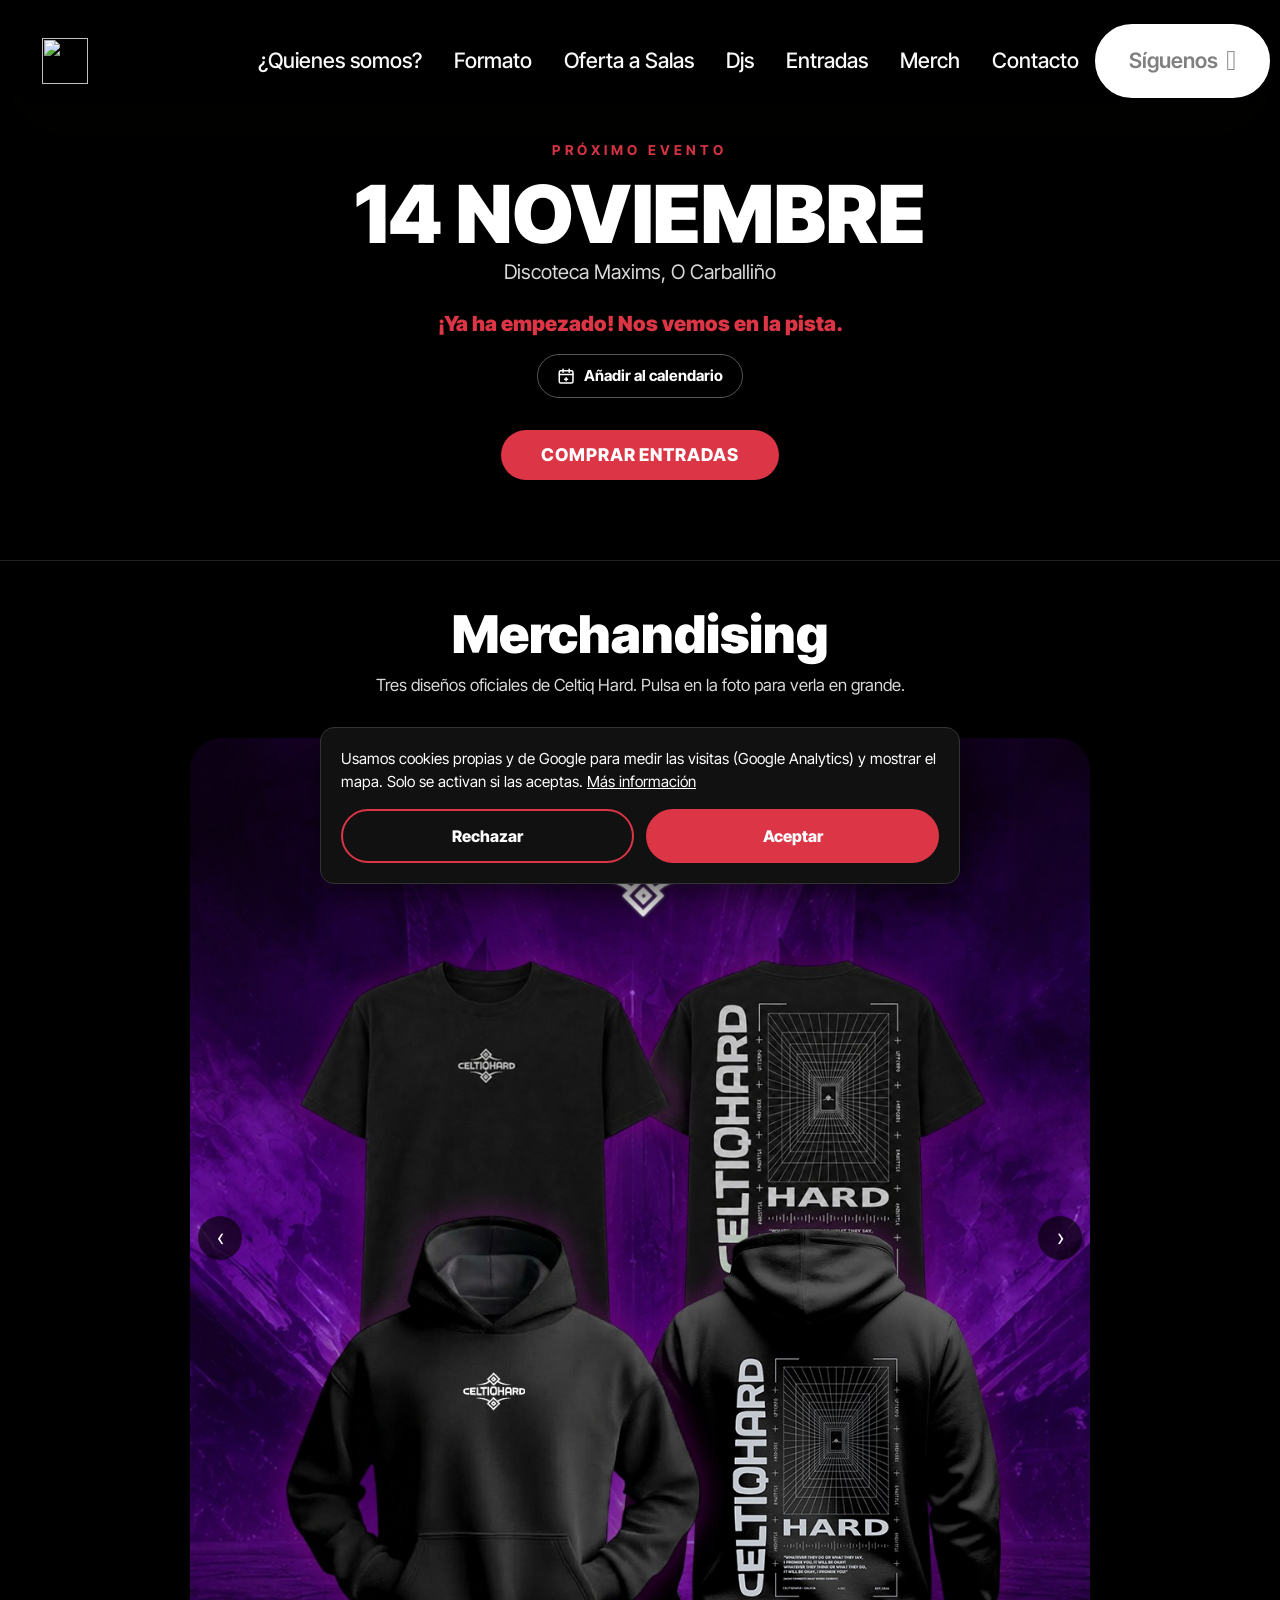
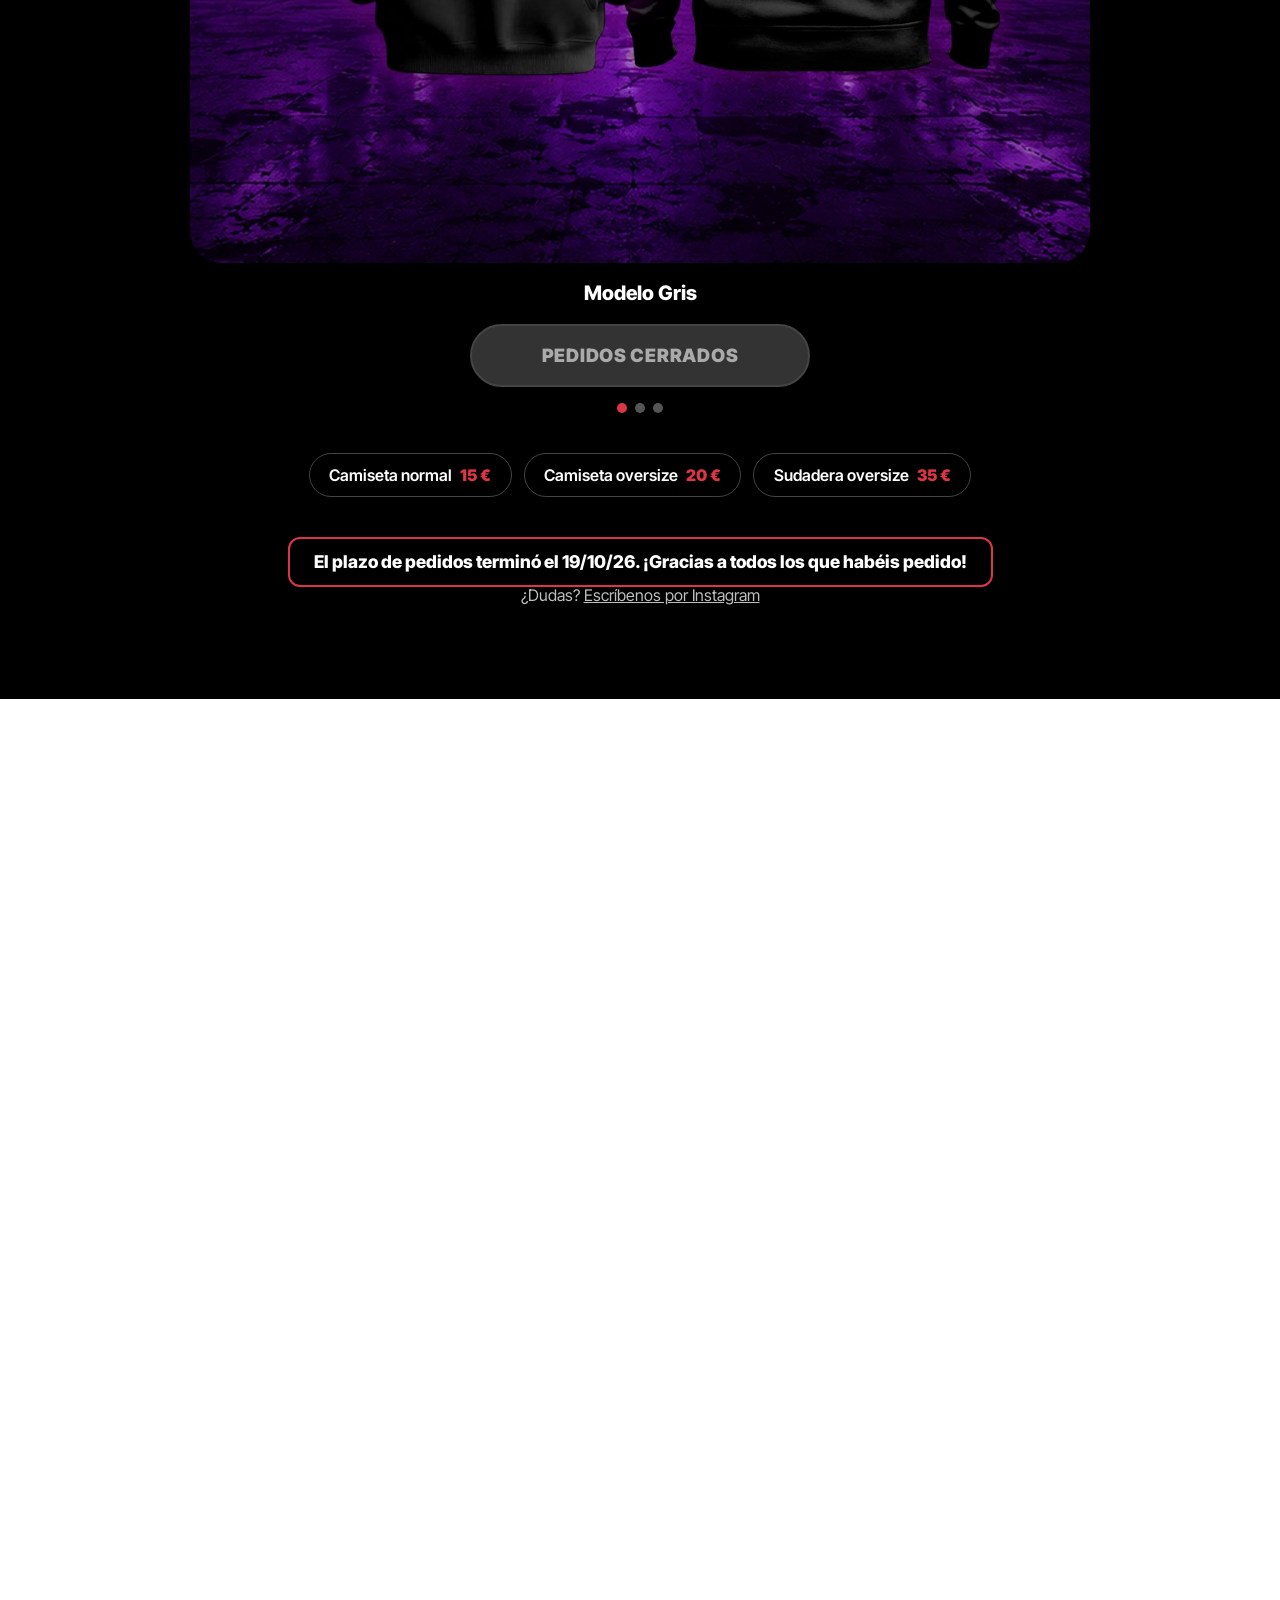
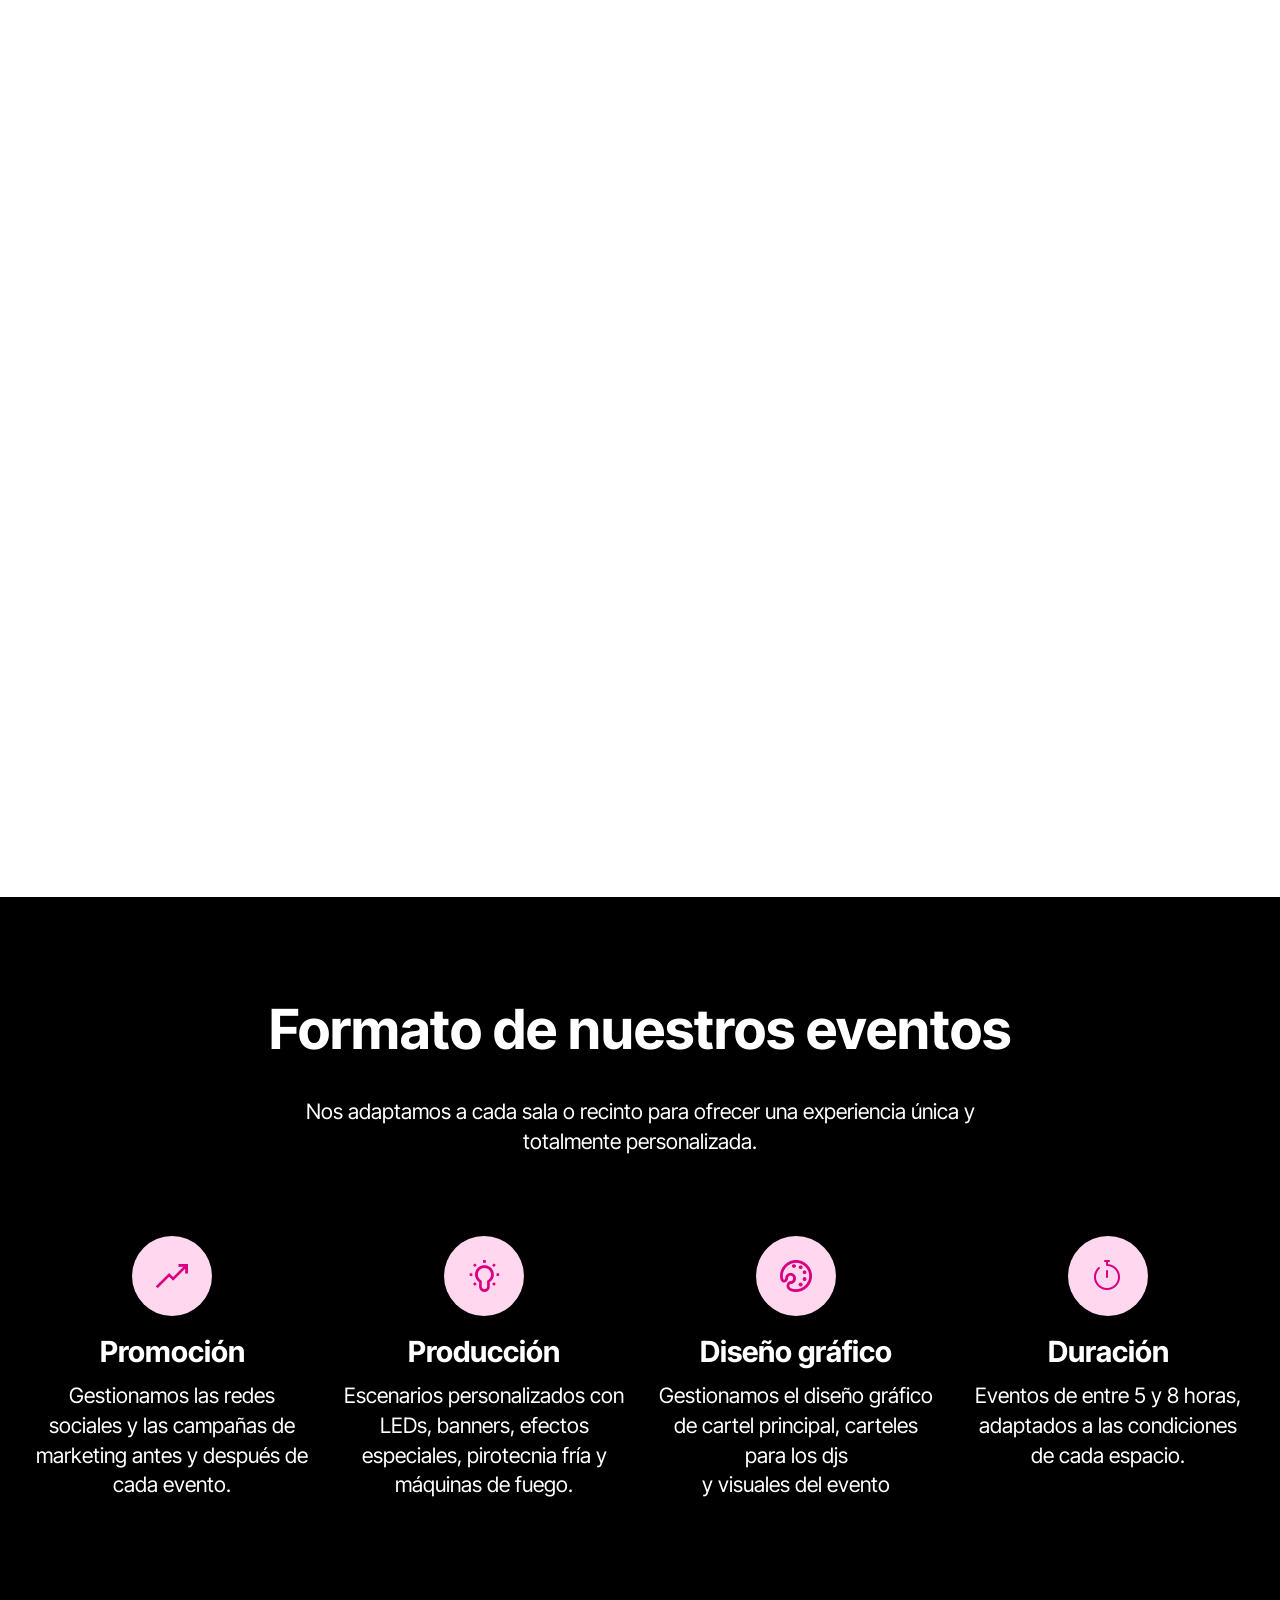
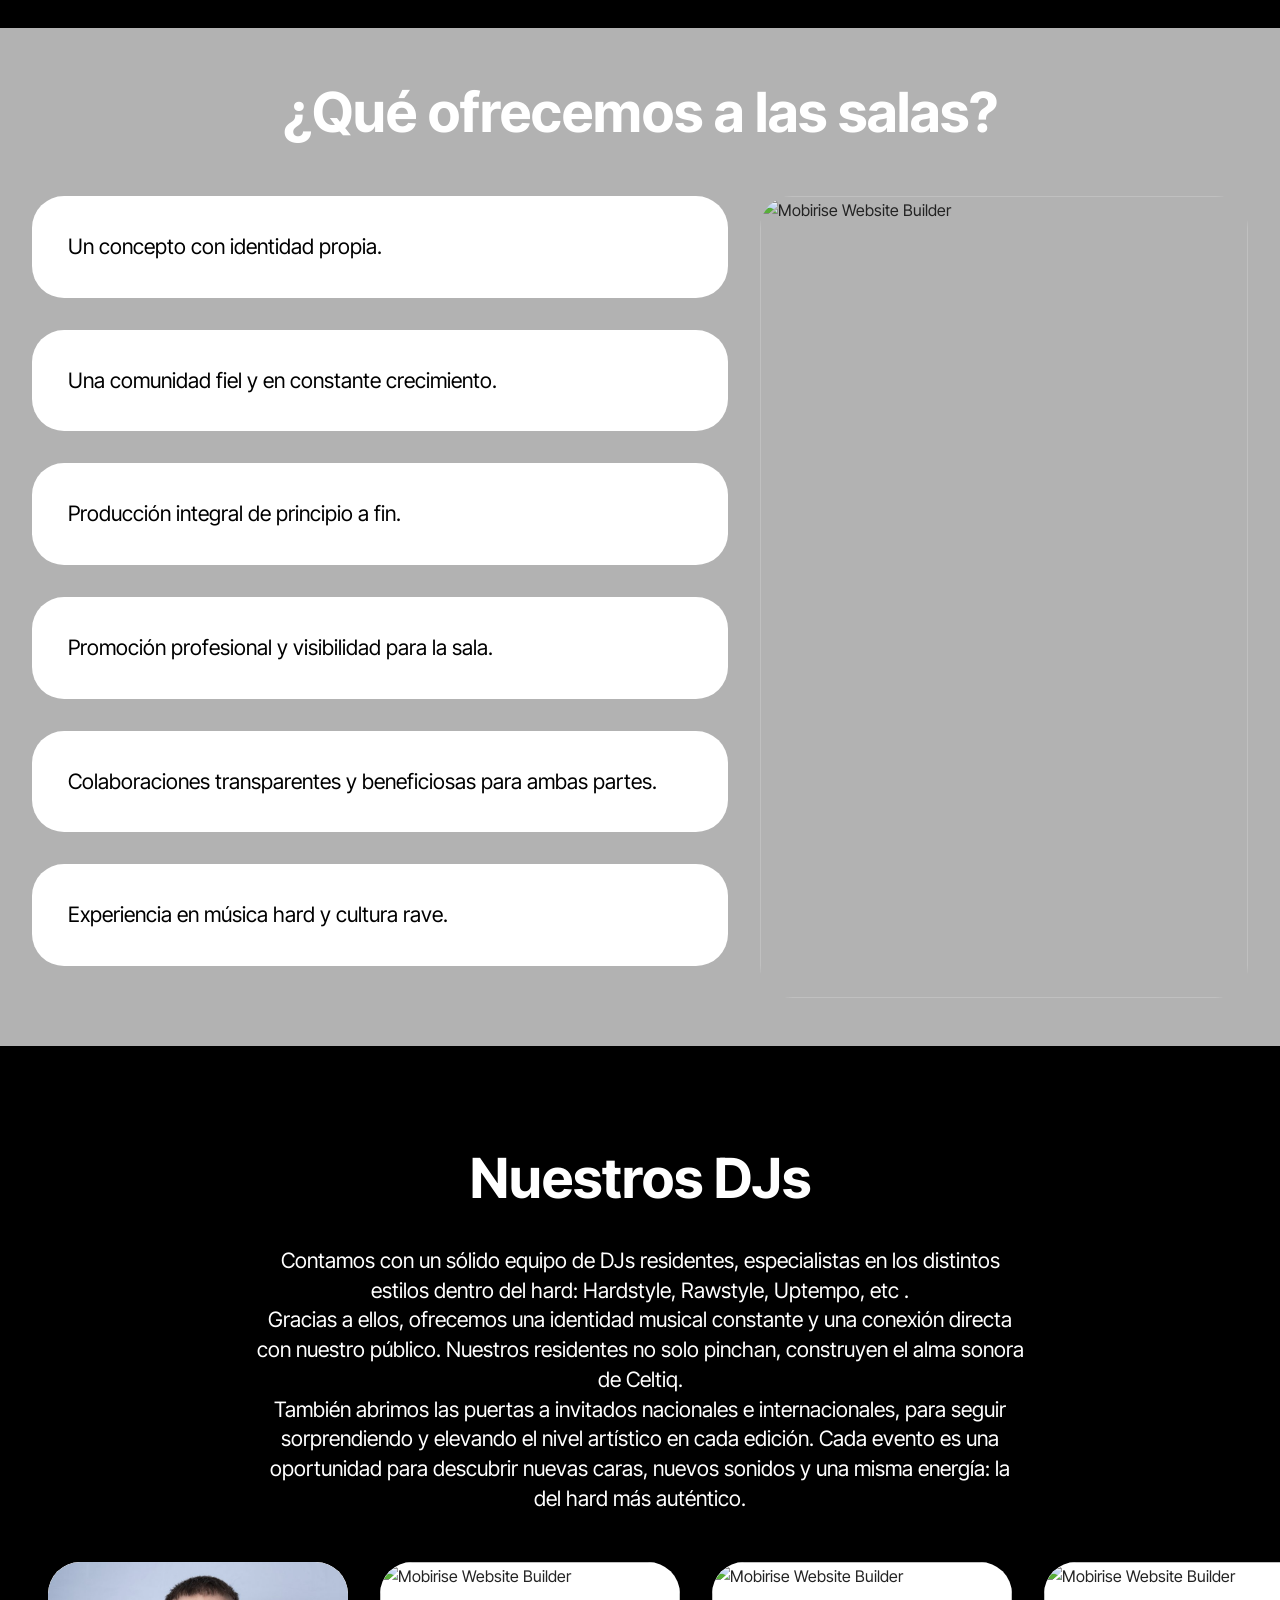
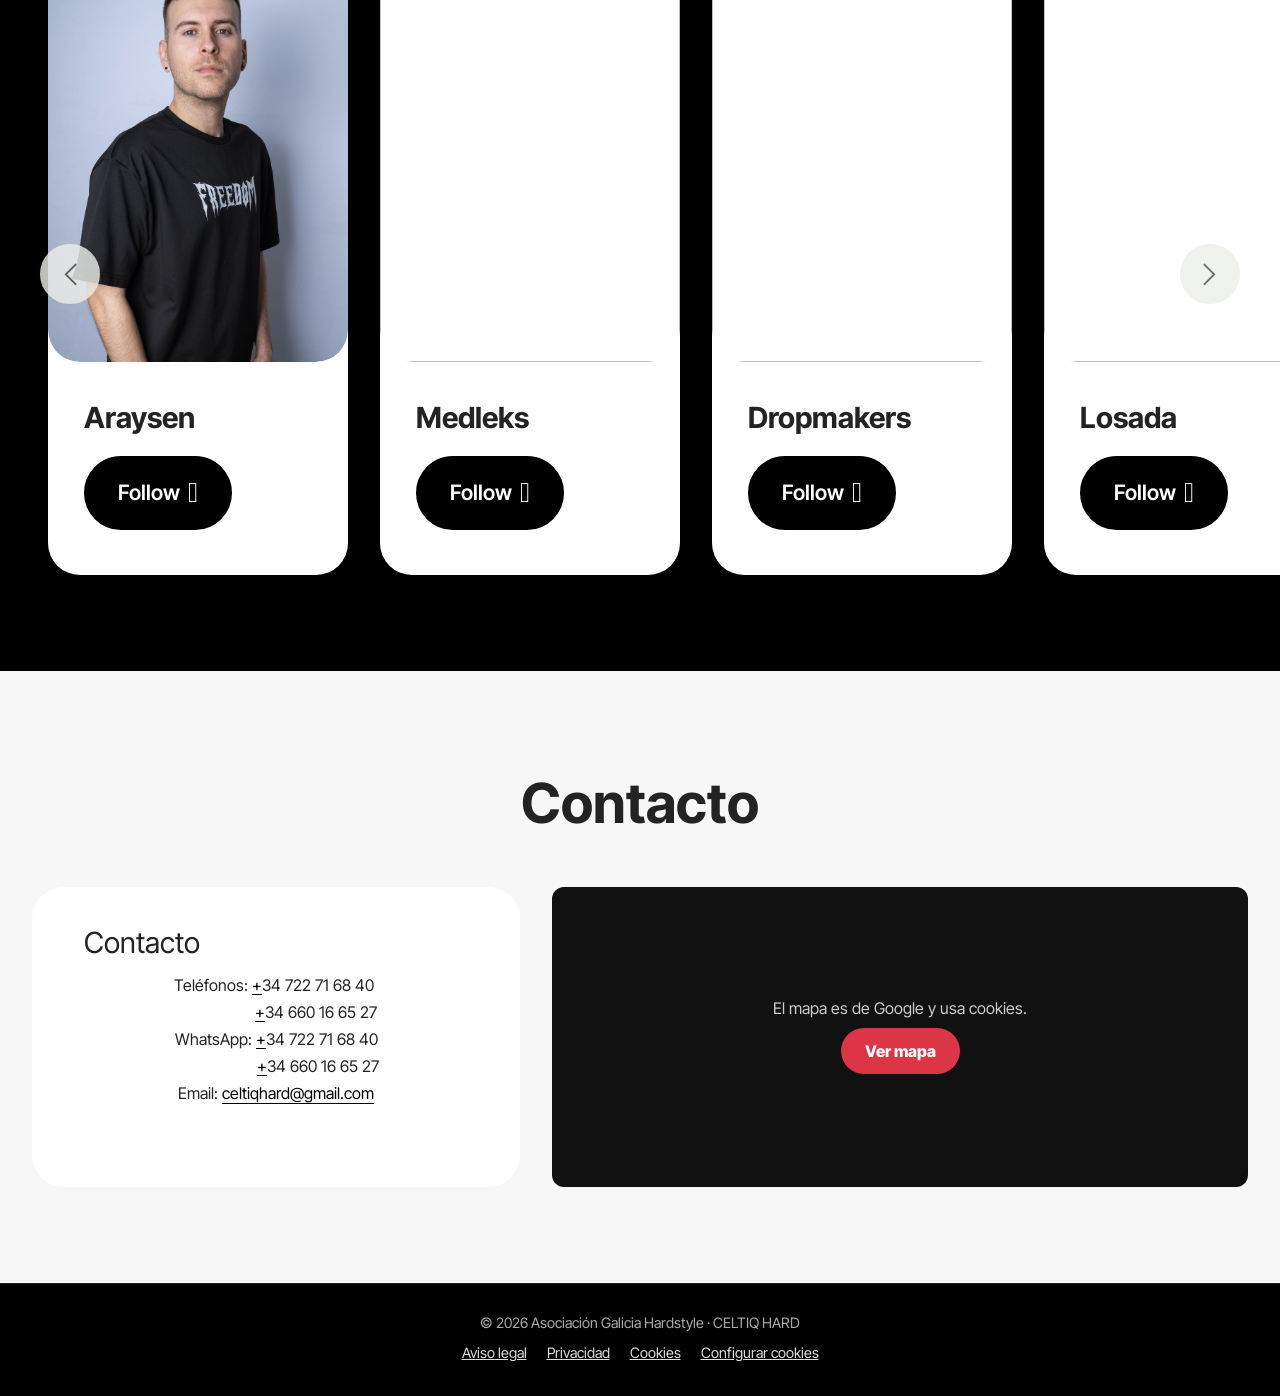
==== index.html @ 6115446a "Update index.html" ====
<html  >

<!-- Mirrored from celtiqhard.mobirisesite.com/ by HTTrack Website Copier/3.x [XR&CO'2014], Fri, 17 Jul 2026 05:30:28 GMT -->
<!-- Added by HTTrack --><meta http-equiv="content-type" content="text/html;charset=utf-8" /><!-- /Added by HTTrack -->
<head>
  <!-- Site made with Mobirise Website Builder v6.1.12, https://mobirise.com -->
  <link rel="icon" href="/favicon.ico" sizes>
  <link rel="canonical" href="https://celtiqhard.com/">
  <meta charset="UTF-8">
  <meta http-equiv="X-UA-Compatible" content="IE=edge">
  <meta name="generator" content="Mobirise v6.1.12, mobirise.com">
  <meta name="viewport" content="width=device-width, initial-scale=1, minimum-scale=1">
  <link rel="shortcut icon" href="../r.mobirisesite.com/2990528/assets/images/logo20vectorizado20final-96x58ecd5.html?v=1WKAOP" type="image/x-icon">
  <meta name="robots" content="index,follow">
  <meta name="description" content="CeltiqHard es una promotora gallega especializada en eventos de música electrónica hard, incluyendo Hardstyle, Rawstyle y Uptempo. Organizamos experiencias únicas con artistas nacionales e internacionales, creando una comunidad en constante crecimiento y reuniendo aficionados de toda Galicia en ciudades como Vigo, O Carballiño y Santiago de Compostela.">
  <meta name="keywords" content="Celtiqhard, Celtiq, Hard, Galicia, Hard Galicia, Hardstyle, Raw, Uptempo, Celtic, hard galicia, eventos, discotecas, djs, dj galicia, dj hard galicia" />




  <title>CELTIQ HARD | Promotora de eventos Hardstyle, Rawstyle y Uptempo en Galicia</title>
  <link rel="stylesheet" href="../r.mobirisesite.com/2990528/assets/web/assets/mobirise-icons2/mobirise2.css">
  <link rel="stylesheet" href="../r.mobirisesite.com/2990528/assets/web/assets/mobirise-icons-bold/mobirise-icons-bold.css">
  <link rel="stylesheet" href="../r.mobirisesite.com/2990528/assets/bootstrap/css/bootstrap.min.css">
  <link rel="stylesheet" href="../r.mobirisesite.com/2990528/assets/parallax/jarallax.css">
  <link rel="stylesheet" href="../r.mobirisesite.com/2990528/assets/animatecss/animate.css">
  <link rel="stylesheet" href="../r.mobirisesite.com/2990528/assets/dropdown/css/style.css">
  <link rel="stylesheet" href="../r.mobirisesite.com/2990528/assets/socicon/css/styles.css">
  <link rel="stylesheet" href="../r.mobirisesite.com/2990528/assets/theme/css/style.css">
  <link rel="preload" href="https://fonts.googleapis.com/css?family=Inter+Tight:100,200,300,400,500,600,700,800,900,100i,200i,300i,400i,500i,600i,700i,800i,900i&amp;display=swap" as="style" onload="this.onload=null;this.rel='stylesheet'">
  <noscript><link rel="stylesheet" href="https://fonts.googleapis.com/css?family=Inter+Tight:100,200,300,400,500,600,700,800,900,100i,200i,300i,400i,500i,600i,700i,800i,900i&amp;display=swap"></noscript>
  <link rel="preload" as="style" href="../r.mobirisesite.com/2990528/assets/mobirise/css/mbr-additional9dfa.css?v=CxeG46"><link rel="stylesheet" href="../r.mobirisesite.com/2990528/assets/mobirise/css/mbr-additional9dfa.css?v=CxeG46" type="text/css">





<style>
.navbar-fixed-top {
  top: auto;
}
#mobirisePromo.container-banner {
  height: 11rem;
  opacity: 1;
  -webkit-animation: 11s linear animationHeight;
  -moz-animation: 11s linear animationHeight;
    -o-animation: 11s linear animationHeight;
       animation: 11s linear animationHeight;
       transition: all  0.5s;
}
#mobirisePromo.container-banner.container-banner-closing {
  pointer-events: none;
  height: 0;
  opacity: 0;
  -webkit-animation: 0.5s linear animationClosing;
  -moz-animation:  0.5s linear animationClosing;
    -o-animation:  0.5s linear animationClosing;
       animation:  0.5s linear animationClosing;
}
#mobirisePromo .banner {
  min-height: 11rem;
  position:fixed;
  top: 0;
  left: 0;
  right: 0;
  background: #fff;
  padding: 10px;
  opacity:1;
  -webkit-animation: 11s linear animationBanner;
  -moz-animation: 11s linear animationBanner;
    -o-animation: 11s linear animationBanner;
       animation: 11s linear animationBanner;
  z-index: 1031;
  display: flex;
  flex-direction: column;
  justify-content: center;
}
#mobirisePromo .banner p {
  overflow: hidden;
  display: -webkit-box;
  -webkit-line-clamp: 4;
  -webkit-box-orient: vertical;
  animation: none;
  visibility: visible;
}
#mobirisePromo .buy-license {
  text-decoration: underline;
}
#mobirisePromo .banner .btn {
  margin: 0.3rem 0.5rem;
  animation: none;
  visibility: visible;
}
.navbar.opened {
    z-index: 1032;
}
#mobirisePromo .mbr-section-abuse-report {
  margin-top: 0.8rem;
  font-size: 80%;
}
#mobirisePromo .mbr-section-abuse-report a {
  color: #aaa;
}
@-webkit-keyframes animationBanner { 0% { opacity: 0; top: -11rem; } 91% { opacity: 0; top: -11rem; } 100% { opacity: 1; top: 0; } }
@-moz-keyframes animationBanner { 0% { opacity: 0; top: -11rem; } 91% { opacity: 0; top: -11rem; } 100% { opacity: 1; top: 0; } }
@-o-keyframes animationBanner { 0% { opacity: 0; top: -11rem; } 91% { opacity: 0; top: -11rem; } 100% { opacity: 1; top: 0; } }
   @keyframes animationBanner { 0% { opacity: 0; top: -11rem; } 91% { opacity: 0; top: -11rem; } 100% { opacity: 1; top: 0; } }
@-webkit-keyframes animationHeight { 0% { height: 0; } 91% { height: 0; } 100% { height: 11rem; } }
@-moz-keyframes animationHeight { 0% { height: 0; } 91% { height: 0; } 100% { height: 11rem; } }
@-o-keyframes animationHeight { 0% { height: 0; } 91% { height: 0; } 100% { height: 11rem; } }
   @keyframes animationHeight { 0% { height: 0; } 91% { height: 0; } 100% { height: 11rem; } }

@-webkit-keyframes animationClosing { 0% { height: 11rem; opacity: 1; } 30% { height: 11rem; opacity: 0.5;} 100% { height: 0; opacity: 0;} }
@-moz-keyframes animationClosing { 0% { height: 11rem; opacity: 1; } 30% { height: 11rem; opacity: 0.5;} 100% { height: 0; opacity: 0;} }
@-o-keyframes animationClosing { 0% { height: 11rem; opacity: 1; } 30% { height: 11rem; opacity: 0.5;} 100% { height: 0; opacity: 0;} }
@keyframes animationClosing { 0% { height: 11rem; opacity: 1; } 30% { height: 11rem; opacity: 0.5;} 100% { height: 0; opacity: 0;} }

@media(max-width: 575px) {
  #mobirisePromo.container-banner {
    height: 14rem;
  }
  #mobirisePromo .banner {
    min-height: 14rem;
  }
  @-webkit-keyframes animationBanner { 0% { opacity: 0; top: -14rem; } 91% { opacity: 0; top: -14rem; } 100% { opacity: 1; top: 0; } }
  @-moz-keyframes animationBanner { 0% { opacity: 0; top: -14rem; } 91% { opacity: 0; top: -14rem; } 100% { opacity: 1; top: 0; } }
  @-o-keyframes animationBanner { 0% { opacity: 0; top: -14rem; } 91% { opacity: 0; top: -14rem; } 100% { opacity: 1; top: 0; } }
    @keyframes animationBanner { 0% { opacity: 0; top: -14rem; } 91% { opacity: 0; top: -14rem; } 100% { opacity: 1; top: 0; } }
  @-webkit-keyframes animationHeight { 0% { height: 0; } 91% { height: 0; } 100% { height: 14rem; } }
  @-moz-keyframes animationHeight { 0% { height: 0; } 91% { height: 0; } 100% { height: 14rem; } }
  @-o-keyframes animationHeight { 0% { height: 0; } 91% { height: 0; } 100% { height: 14rem; } }
    @keyframes animationHeight { 0% { height: 0; } 91% { height: 0; } 100% { height: 14rem; } }

  @-webkit-keyframes animationClosing { 0% { height: 14rem; opacity: 1; } 30% { height: 14rem; opacity: 0.5;} 100% { height: 0; opacity: 0;} }
  @-moz-keyframes animationClosing { 0% { height: 14rem; opacity: 1; } 30% { height: 14rem; opacity: 0.5;} 100% { height: 0; opacity: 0;} }
  @-o-keyframes animationClosing { 0% { height: 14rem; opacity: 1; } 30% { height: 14rem; opacity: 0.5;} 100% { height: 0; opacity: 0;} }
  @keyframes animationClosing { 0% { height: 14rem; opacity: 1; } 30% { height: 14rem; opacity: 0.5;} 100% { height: 0; opacity: 0;} }
}

/* ===== SECCIÓN ENTRADAS (NUEVO) ===== */
#entradas{background:#000;padding:9rem 1rem 5rem;text-align:center;color:#fff;font-family:'Inter Tight',sans-serif;scroll-margin-top:80px}
#entradas .evento-tag{letter-spacing:.3em;font-size:.85rem;color:#dc3545;font-weight:700;text-transform:uppercase;margin-bottom:0}
#entradas .evento-fecha{font-size:clamp(2.5rem,8vw,5rem);font-weight:900;line-height:1;margin:1rem 0 .5rem;color:#fff}
#entradas .evento-lugar{font-size:1.25rem;opacity:.85;margin-bottom:2rem}
#entradas .btn-entradas{display:inline-block;background:#dc3545;color:#fff;font-weight:800;font-size:1.1rem;padding:1rem 2.5rem;border-radius:999px;text-decoration:none;text-transform:uppercase;letter-spacing:.05em;transition:transform .2s,box-shadow .2s}
#entradas .btn-entradas:hover{transform:translateY(-2px);box-shadow:0 0 25px rgba(220,53,69,.6);color:#fff}
#entradas .btn-entradas:focus-visible{outline:3px solid #fff;outline-offset:4px}
/* ===== FIN SECCIÓN ENTRADAS ===== */

/* ===== CARRUSEL DJs (NUEVO) ===== */
#features017-1k .embla__viewport{overflow-x:auto;scroll-snap-type:x mandatory;-webkit-overflow-scrolling:touch;scrollbar-width:none}
#features017-1k .embla__viewport::-webkit-scrollbar{display:none}
#features017-1k .embla__container{touch-action:auto;transform:none!important}
#features017-1k .embla__slide{scroll-snap-align:center;flex-shrink:0}
#features017-1k .embla__button{cursor:pointer;z-index:5}
/* Todas las fotos de DJs con el mismo tamaño */
#features017-1k .embla__slide .item-img img{display:block;width:100%;height:auto;aspect-ratio:2/3;object-fit:cover;object-position:center}
#features017-1k .embla__slide{flex:0 0 auto!important;width:300px!important;max-width:none!important;min-width:0!important}
#features017-1k .embla__slide .item-img,#features017-1k .embla__slide .item-img .item-wrapper{width:100%!important;height:auto!important;min-height:0!important;padding:0!important;position:relative!important;overflow:hidden}
#features017-1k .embla__slide .item-img img{position:static!important;width:100%!important;height:auto!important;max-height:none!important}
#features017-1k .embla__slide .item-content,#features017-1k .embla__slide .item-footer{position:relative;z-index:2}
@media (min-width:768px){#features017-1k .embla__slide .item-img img{aspect-ratio:3/4}}
@media (max-width:767px){#features017-1k .embla__slide{width:70vw!important;max-width:320px!important}}
/* ===== FIN CARRUSEL DJs ===== */

/* ===== SECCIÓN MERCHANDISING (NUEVO) ===== */
#merch{background:#000;color:#fff;font-family:'Inter Tight',sans-serif;padding:3rem 1rem 5rem;text-align:center;scroll-margin-top:80px;border-top:1px solid #222}
#merch h2{font-size:clamp(2rem,6vw,3.25rem);font-weight:900;color:#fff;margin:0 0 .75rem}
#merch .merch-intro{max-width:36rem;margin:0 auto 2.5rem;opacity:.85;font-size:1.05rem;line-height:1.5}
#merch .merch-carrusel{position:relative;max-width:900px;margin:0 auto}
#merch .merch-viewport{display:flex;overflow-x:auto;scroll-snap-type:x mandatory;scroll-behavior:smooth;scrollbar-width:none;border-radius:12px}
#merch .merch-viewport::-webkit-scrollbar{display:none}
#merch .merch-slide{flex:0 0 100%;scroll-snap-align:center;margin:0}
#merch .merch-slide button[data-zoom]{display:block;width:100%;padding:0;border:0;background:none;cursor:zoom-in}
#merch .merch-slide img{display:block;width:100%;height:auto;border-radius:12px}
#merch .merch-slide figcaption{margin-top:.9rem;font-weight:800;font-size:1.25rem}
#merch .merch-flecha{position:absolute;top:40%;transform:translateY(-50%);width:44px;height:44px;border-radius:50%;border:0;background:rgba(0,0,0,.65);color:#fff;font-size:1.5rem;line-height:1;cursor:pointer;z-index:2}
#merch .merch-flecha:hover{background:#dc3545}
#merch .merch-flecha--prev{left:8px}
#merch .merch-flecha--next{right:8px}
#merch .merch-puntos{display:flex;justify-content:center;gap:.5rem;margin-top:1rem}
#merch .merch-puntos button{width:10px;height:10px;border-radius:50%;border:0;padding:0;background:#555;cursor:pointer}
#merch .merch-puntos button[aria-current="true"]{background:#dc3545}
#merch .merch-pista{font-size:.9rem;opacity:.6;margin-top:.5rem}
#merch .merch-prendas{display:flex;flex-wrap:wrap;justify-content:center;gap:.75rem;margin:2.5rem 0 1rem;padding:0;list-style:none}
#merch .merch-prendas li{border:1px solid #444;border-radius:999px;padding:.55rem 1.2rem;font-weight:600}
#merch .merch-prendas li strong{color:#dc3545;font-weight:900;margin-left:.35rem}
#merch .merch-pedido{max-width:34rem;margin:1.5rem auto 2rem;line-height:1.6;opacity:.9}
#merch .btn-merch{display:inline-block;background:#dc3545;color:#fff;font-weight:800;font-size:1.05rem;padding:1rem 2.25rem;border-radius:999px;text-decoration:none;transition:transform .2s,box-shadow .2s}
#merch .btn-merch:hover{transform:translateY(-2px);box-shadow:0 0 25px rgba(220,53,69,.6);color:#fff}
#merch button:focus-visible,#merch a:focus-visible,#merch-zoom button:focus-visible{outline:3px solid #fff;outline-offset:3px}
/* Ventana de zoom */
#merch-zoom{position:fixed;inset:0;background:rgba(0,0,0,.95);z-index:2000;display:none}
#merch-zoom.abierto{display:block}
#merch-zoom .zoom-area{width:100%;height:100%;overflow:auto;display:flex;align-items:center;justify-content:center;cursor:zoom-in}
#merch-zoom img{max-width:100%;max-height:100%;object-fit:contain}
#merch-zoom.ampliado .zoom-area{display:block;cursor:zoom-out}
#merch-zoom.ampliado img{max-width:none;max-height:none;width:250%}
#merch-zoom .zoom-cerrar{position:fixed;top:calc(12px + env(safe-area-inset-top,0px));right:12px;width:48px;height:48px;border-radius:50%;border:0;background:#dc3545;color:#fff;font-size:1.75rem;line-height:1;cursor:pointer;z-index:2001}
#merch-zoom .zoom-ayuda{position:fixed;bottom:16px;left:0;right:0;text-align:center;color:#fff;opacity:.7;font-family:'Inter Tight',sans-serif;font-size:.9rem;pointer-events:none}
@media (min-width:768px){#merch-zoom.ampliado img{width:180%}}
/* ===== FIN SECCIÓN MERCHANDISING ===== */

/* ===== FORMULARIO DE PEDIDO (NUEVO) ===== */
#merch .merch-slide .btn-pedir{display:inline-flex;align-items:center;justify-content:center;gap:.6rem;margin-top:1rem;width:min(100%,340px);background:#dc3545;color:#fff;border:2px solid #ff4d5e;border-radius:999px;padding:1rem 2rem;font-family:inherit;font-weight:900;font-size:1.15rem;text-transform:uppercase;letter-spacing:.04em;cursor:pointer;box-shadow:0 0 18px rgba(220,53,69,.55);transition:transform .2s,box-shadow .2s,background .2s;animation:pedirBrillo 2.4s ease-in-out infinite}
#merch .btn-pedir svg{width:1.3em;height:1.3em;flex-shrink:0}
@keyframes pedirBrillo{0%,100%{box-shadow:0 0 14px rgba(220,53,69,.45)}50%{box-shadow:0 0 30px rgba(220,53,69,.9)}}
@media (prefers-reduced-motion:reduce){#merch .merch-slide .btn-pedir{animation:none}}
#merch .merch-slide .btn-pedir:hover{transform:translateY(-3px) scale(1.03);background:#ff2e44;box-shadow:0 0 34px rgba(220,53,69,1);animation:none}
#merch .merch-slide .btn-pedir:active{transform:scale(.97)}
#merch .merch-dudas{opacity:.75}
#merch .merch-dudas a{color:#fff;text-decoration:underline}
#merch-form{position:fixed;inset:0;background:rgba(0,0,0,.85);z-index:2000;display:none;align-items:center;justify-content:center;padding:1rem;font-family:'Inter Tight',sans-serif}
#merch-form.abierto{display:flex}
#merch-form .form-caja{position:relative;background:#111;color:#fff;border:1px solid #333;border-radius:16px;width:100%;max-width:440px;max-height:calc(100% - 2rem);overflow-y:auto;padding:2rem 1.5rem 1.5rem;text-align:left}
#merch-form h3{font-size:1.5rem;font-weight:900;margin:0 2.5rem 1.25rem 0;color:#fff}
#merch-form label{display:block;font-weight:600;font-size:.95rem;margin:1rem 0 .35rem}
#merch-form input[type=text],#merch-form select{width:100%;background:#000;color:#fff;border:1px solid #555;border-radius:8px;padding:.75rem;font-size:16px;font-family:inherit}
#merch-form input:focus,#merch-form select:focus{outline:none;border-color:#dc3545;box-shadow:0 0 0 2px rgba(220,53,69,.4)}
#merch-form .form-nota{font-size:.9rem;opacity:.7;margin:1.25rem 0 .5rem}
#merch-form .form-mensaje{color:#ff6b78;font-size:.95rem;min-height:1.2em;margin:0 0 .75rem}
#merch-form .btn-merch{display:block;width:100%;border:0;background:#dc3545;color:#fff;font-weight:800;font-size:1.05rem;padding:.9rem;border-radius:999px;cursor:pointer}
#merch-form .btn-merch:disabled{opacity:.6;cursor:wait}
#merch-form .form-cerrar{position:absolute;top:12px;right:12px;width:40px;height:40px;border-radius:50%;border:0;background:#333;color:#fff;font-size:1.5rem;line-height:1;cursor:pointer}
#merch-form .form-ok-titulo{font-size:1.4rem;font-weight:900;margin-bottom:.5rem}
#merch-form button:focus-visible{outline:3px solid #fff;outline-offset:3px}
/* ===== FIN FORMULARIO DE PEDIDO ===== */

/* ===== CIERRE DE PEDIDOS (NUEVO) ===== */
#merch.pedidos-cerrados .merch-slide .btn-pedir{background:#333;border-color:#444;color:#aaa;box-shadow:none;animation:none;cursor:not-allowed;transform:none}
#merch .merch-cerrado{display:inline-block;margin:1.5rem auto 0;padding:.9rem 1.5rem;border:2px solid #dc3545;border-radius:12px;font-weight:800;font-size:1.1rem}
/* ===== FIN CIERRE DE PEDIDOS ===== */

/* ===== CUENTAS ATRÁS (NUEVO) ===== */
.cuenta-atras{margin:0 auto 2rem;font-family:'Inter Tight',sans-serif;color:#fff}
.cuenta-atras .cuenta-titulo{font-size:.85rem;letter-spacing:.25em;text-transform:uppercase;opacity:.7;margin:0 0 .75rem;font-weight:700}
.cuenta-atras .cuenta-cajas{display:flex;justify-content:center;gap:.6rem}
.cuenta-atras .cuenta-cajas div{min-width:4.2rem;padding:.7rem .5rem;border:1px solid #333;border-radius:12px;background:#0d0d0d}
.cuenta-atras .cuenta-cajas span{display:block;font-size:clamp(1.6rem,6vw,2.5rem);font-weight:900;line-height:1;font-variant-numeric:tabular-nums}
.cuenta-atras .cuenta-cajas small{display:block;margin-top:.35rem;font-size:.75rem;text-transform:uppercase;letter-spacing:.1em;opacity:.65}
#entradas .cuenta-atras .cuenta-cajas span{color:#dc3545}
#merch .cuenta-atras{margin-bottom:1.5rem}
#merch .cuenta-atras .cuenta-cajas div{min-width:3.6rem;padding:.55rem .4rem}
#merch .cuenta-atras .cuenta-cajas span{font-size:clamp(1.3rem,5vw,1.9rem)}
.cuenta-atras .cuenta-fin{font-size:1.3rem;font-weight:900;color:#dc3545;margin:0}
/* ===== FIN CUENTAS ATRÁS ===== */

/* ===== AÑADIR AL CALENDARIO (NUEVO) ===== */
#entradas .evento-fecha,#entradas .cuenta-atras{cursor:pointer}
#entradas .calendario{position:relative;display:flex;justify-content:center;margin:-.75rem 0 2rem}
#entradas .btn-calendario{display:inline-flex;align-items:center;gap:.5rem;background:none;border:1px solid #555;color:#fff;border-radius:999px;padding:.6rem 1.2rem;font-family:inherit;font-weight:700;font-size:.95rem;cursor:pointer;transition:border-color .2s,background .2s}
#entradas .btn-calendario:hover,#entradas .btn-calendario[aria-expanded="true"]{border-color:#dc3545;background:#1a0a0c}
#entradas .btn-calendario svg{width:1.2em;height:1.2em}
#entradas .calendario-menu{position:absolute;top:calc(100% + .5rem);left:50%;transform:translateX(-50%);z-index:10;background:#111;border:1px solid #333;border-radius:12px;padding:.4rem;min-width:250px;box-shadow:0 10px 30px rgba(0,0,0,.6)}
#entradas .calendario-menu[hidden]{display:none}
#entradas .calendario-menu a{display:block;padding:.8rem 1rem;color:#fff;text-decoration:none;border-radius:8px;font-weight:600;text-align:left}
#entradas .calendario-menu a:hover{background:#dc3545;color:#fff}
#entradas .btn-calendario:focus-visible,#entradas .calendario-menu a:focus-visible{outline:3px solid #fff;outline-offset:2px}
/* ===== FIN AÑADIR AL CALENDARIO ===== */

/* ===== LEGAL Y COOKIES (NUEVO) ===== */
#merch-form .form-check{display:flex;gap:.6rem;align-items:flex-start;font-weight:500;font-size:.95rem;margin:1rem 0 .5rem;cursor:pointer}
#merch-form .form-check input{width:1.2rem;height:1.2rem;margin-top:.15rem;flex-shrink:0;accent-color:#dc3545}
#merch-form .form-info{font-size:.78rem;line-height:1.45;opacity:.6;margin:0 0 .75rem}
#merch-form a{color:#fff;text-decoration:underline}
#pie-legal{background:#000;color:#aaa;text-align:center;padding:2rem 1rem calc(2rem + env(safe-area-inset-bottom,0px));font-family:'Inter Tight',sans-serif;font-size:.9rem;border-top:1px solid #222}
#pie-legal p{margin:0 0 .75rem}
#pie-legal nav{display:flex;flex-wrap:wrap;justify-content:center;gap:.5rem 1.25rem}
#pie-legal a,#pie-legal button{color:#ddd;text-decoration:underline;background:none;border:0;padding:0;font:inherit;cursor:pointer}
#pie-legal a:hover,#pie-legal button:hover{color:#fff}
#banner-cookies{position:fixed;left:1rem;right:1rem;bottom:calc(1rem + env(safe-area-inset-bottom,0px));z-index:3000;max-width:640px;margin:0 auto;background:#111;color:#fff;border:1px solid #333;border-radius:14px;padding:1.25rem;box-shadow:0 10px 40px rgba(0,0,0,.7);font-family:'Inter Tight',sans-serif}
#banner-cookies[hidden]{display:none}
#banner-cookies p{margin:0 0 1rem;font-size:.95rem;line-height:1.5}
#banner-cookies a{color:#fff;text-decoration:underline}
#banner-cookies .banner-botones{display:flex;gap:.75rem}
#banner-cookies button{flex:1;padding:.8rem 1rem;border-radius:999px;font:inherit;font-weight:800;cursor:pointer;border:2px solid #dc3545}
#banner-cookies .cookies-aceptar{background:#dc3545;color:#fff}
#banner-cookies .cookies-rechazar{background:transparent;color:#fff}
#banner-cookies button:focus-visible,#pie-legal a:focus-visible,#pie-legal button:focus-visible{outline:3px solid #fff;outline-offset:3px}
.mapa-bloqueado{display:flex;flex-direction:column;align-items:center;justify-content:center;gap:.75rem;min-height:300px;background:#111;color:#ccc;border-radius:12px;padding:1rem;text-align:center}
.mapa-bloqueado p{margin:0}
.mapa-bloqueado button{background:#dc3545;color:#fff;border:0;border-radius:999px;padding:.7rem 1.5rem;font-weight:800;cursor:pointer}
/* ===== FIN LEGAL Y COOKIES ===== */
</style>
</head>
<body>


<!-- Analytics: se carga solo si se aceptan las cookies (ver BANNER DE COOKIES al final) -->



  <section data-bs-version="5.1" class="menu menu2 cid-tJS6tZXiPa" once="menu" id="menu02-0">


	<nav class="navbar navbar-dropdown navbar-fixed-top navbar-expand-lg">
		<div class="container">
			<div class="navbar-brand">
				<span class="navbar-logo">
					<a href="index.html#top">
						<img src="https://r.mobirisesite.com/2990528/assets/images/logo20vectorizado20final-96x58.webp" alt="Mobirise Website Builder" style="height: 2.9rem;">
					</a>
				</span>
				<span class="navbar-caption-wrap"><a class="navbar-caption text-white display-4" href="index.html#header05-1"><br><br></a></span>
			</div>
			<button class="navbar-toggler" type="button" data-toggle="collapse" data-bs-toggle="collapse" data-target="#navbarSupportedContent" data-bs-target="#navbarSupportedContent" aria-controls="navbarNavAltMarkup" aria-expanded="false" aria-label="Toggle navigation">
				<div class="hamburger">
					<span></span>
					<span></span>
					<span></span>
					<span></span>
				</div>
			</button>
			<div class="collapse navbar-collapse" id="navbarSupportedContent">
				<ul class="navbar-nav nav-dropdown" data-app-modern-menu="true"><li class="nav-item">
						<a class="nav-link link text-white display-4" href="index.html#header05-1">¿Quienes somos?</a>
					</li>
					<li class="nav-item">
						<a class="nav-link link text-white text-primary display-4" href="index.html#features010-1l" aria-expanded="false">Formato</a>
					</li><li class="nav-item"><a class="nav-link link text-white text-primary display-4" href="index.html#features028-1m">Oferta a Salas</a></li><li class="nav-item"><a class="nav-link link text-white text-primary display-4" href="index.html#features017-1k">Djs</a></li>
					<li class="nav-item"><a class="nav-link link text-white display-4" href="index.html#entradas">Entradas</a></li>
					<li class="nav-item"><a class="nav-link link text-white display-4" href="index.html#merch">Merch</a></li>
					<li class="nav-item">
						<a class="nav-link link text-white display-4" href="index.html#contacts02-9">Contacto</a>
					</li></ul>

				<div class="navbar-buttons mbr-section-btn"><a class="btn btn-danger display-4" href="https://www.instagram.com/celtiqhard/" target="_blank"><span class="socicon socicon-instagram mbr-iconfont mbr-iconfont-btn"></span>Síguenos</a></div>
			</div>
		</div>
	</nav>
</section>

<!-- ===== SECCIÓN ENTRADAS (NUEVO) ===== -->
<section id="entradas">
  <div class="container">
    <p class="evento-tag">Próximo evento</p>
    <h2 class="evento-fecha">14 NOVIEMBRE</h2>
    <p class="evento-lugar">Discoteca Maxims, O Carballiño</p>
    <div class="cuenta-atras" data-objetivo="2026-11-14T23:59:00+01:00" data-fin="¡Ya ha empezado! Nos vemos en la pista." role="timer" aria-label="Cuenta atrás para el evento">
      <p class="cuenta-titulo">Faltan</p>
      <div class="cuenta-cajas">
        <div><span class="c-dias">--</span><small>días</small></div>
        <div><span class="c-horas">--</span><small>horas</small></div>
        <div><span class="c-min">--</span><small>min</small></div>
        <div><span class="c-seg">--</span><small>seg</small></div>
      </div>
    </div>
    <div class="calendario">
      <button type="button" class="btn-calendario" aria-expanded="false" aria-controls="calendario-menu">
        <svg viewBox="0 0 24 24" fill="none" stroke="currentColor" stroke-width="2" stroke-linecap="round" stroke-linejoin="round" aria-hidden="true"><rect x="3" y="5" width="18" height="16" rx="2"/><path d="M16 3v4M8 3v4M3 10h18M12 14v4M10 16h4"/></svg>
        Añadir al calendario
      </button>
      <div id="calendario-menu" class="calendario-menu" hidden>
        <a href="https://calendar.google.com/calendar/render?action=TEMPLATE&amp;text=CELTIQ%20HARD%20en%20Discoteca%20Maxims&amp;dates=20261114T225900Z/20261115T050000Z&amp;location=Discoteca%20Maxims%2C%20O%20Carballi%C3%B1o&amp;details=Hardstyle%2C%20Rawstyle%20y%20Uptempo.%20Entradas%3A%20https%3A//www.fourvenues.com/maxims-discoteca/JDIC" target="_blank" rel="noopener">Google Calendar (Android)</a>
        <a href="evento.ics">iPhone, Outlook y otros</a>
      </div>
    </div>
    <a class="btn-entradas" href="https://www.fourvenues.com/maxims-discoteca/JDIC" target="_blank" rel="noopener">Comprar entradas</a>
  </div>
</section>
<!-- ===== FIN SECCIÓN ENTRADAS ===== -->

<!-- ===== SECCIÓN MERCHANDISING (NUEVO) ===== -->
<section id="merch">
  <div class="container">
    <h2>Merchandising</h2>
    <p class="merch-intro">Tres diseños oficiales de Celtiq Hard. Pulsa en la foto para verla en grande.</p>

    <div class="merch-carrusel">
      <button class="merch-flecha merch-flecha--prev" type="button" aria-label="Modelo anterior">&#8249;</button>
      <div class="merch-viewport">
        <figure class="merch-slide">
          <button type="button" data-zoom="merch/gris.jpeg" aria-label="Ampliar modelo Gris">
            <img src="merch/gris.jpeg" alt="Camiseta Celtiq Hard modelo Gris, delante y detrás" loading="lazy">
          </button>
          <figcaption>Modelo Gris</figcaption>
          <button type="button" class="btn-pedir" data-modelo="Gris"><svg viewBox="0 0 24 24" fill="none" stroke="currentColor" stroke-width="2.2" stroke-linecap="round" stroke-linejoin="round" aria-hidden="true"><path d="M6 7h12l-1 13H7L6 7z"/><path d="M9 7a3 3 0 0 1 6 0"/></svg>Pedir modelo Gris</button>
        </figure>
        <figure class="merch-slide">
          <button type="button" data-zoom="merch/morada.jpeg" aria-label="Ampliar modelo Morada">
            <img src="merch/morada.jpeg" alt="Camiseta Celtiq Hard modelo Morada, delante y detrás" loading="lazy">
          </button>
          <figcaption>Modelo Morada</figcaption>
          <button type="button" class="btn-pedir" data-modelo="Morada"><svg viewBox="0 0 24 24" fill="none" stroke="currentColor" stroke-width="2.2" stroke-linecap="round" stroke-linejoin="round" aria-hidden="true"><path d="M6 7h12l-1 13H7L6 7z"/><path d="M9 7a3 3 0 0 1 6 0"/></svg>Pedir modelo Morada</button>
        </figure>
        <figure class="merch-slide">
          <button type="button" data-zoom="merch/azul.jpeg" aria-label="Ampliar modelo Azul">
            <img src="merch/azul.jpeg" alt="Camiseta Celtiq Hard modelo Azul, delante y detrás" loading="lazy">
          </button>
          <figcaption>Modelo Azul</figcaption>
          <button type="button" class="btn-pedir" data-modelo="Azul"><svg viewBox="0 0 24 24" fill="none" stroke="currentColor" stroke-width="2.2" stroke-linecap="round" stroke-linejoin="round" aria-hidden="true"><path d="M6 7h12l-1 13H7L6 7z"/><path d="M9 7a3 3 0 0 1 6 0"/></svg>Pedir modelo Azul</button>
        </figure>
      </div>
      <button class="merch-flecha merch-flecha--next" type="button" aria-label="Modelo siguiente">&#8250;</button>
    </div>
    <div class="merch-puntos" aria-label="Elegir modelo"></div>

    <ul class="merch-prendas" aria-label="Prendas disponibles">
      <li>Camiseta normal <strong>15 €</strong></li>
      <li>Camiseta oversize <strong>20 €</strong></li>
      <li>Sudadera oversize <strong>35 €</strong></li>
    </ul>
    <p class="merch-pedido">Cualquiera de los tres diseños está disponible en las tres prendas. Pulsa "Pedir" debajo del modelo que quieras y rellena el formulario. Se entrega y se paga en mano el día del evento. Fecha límite 19/10/26</p>
    <div class="cuenta-atras" data-objetivo="2026-10-20T00:00:00+02:00" data-fin="" role="timer" aria-label="Cuenta atrás para el cierre de pedidos">
      <p class="cuenta-titulo">Los pedidos se cierran en</p>
      <div class="cuenta-cajas">
        <div><span class="c-dias">--</span><small>días</small></div>
        <div><span class="c-horas">--</span><small>horas</small></div>
        <div><span class="c-min">--</span><small>min</small></div>
        <div><span class="c-seg">--</span><small>seg</small></div>
      </div>
    </div>
    <p class="merch-dudas">¿Dudas? <a href="https://ig.me/m/celtiqhard" target="_blank" rel="noopener">Escríbenos por Instagram</a></p>
  </div>
</section>

<div id="merch-zoom" role="dialog" aria-modal="true" aria-label="Imagen ampliada" aria-hidden="true">
  <button class="zoom-cerrar" type="button" aria-label="Cerrar">&times;</button>
  <div class="zoom-area"><img src="" alt=""></div>
  <p class="zoom-ayuda">Toca la imagen para acercar o alejar</p>
</div>
<!-- ===== FIN SECCIÓN MERCHANDISING ===== -->

<!-- ===== FORMULARIO DE PEDIDO (NUEVO) ===== -->
<div id="merch-form" role="dialog" aria-modal="true" aria-labelledby="merch-form-titulo" aria-hidden="true">
  <div class="form-caja">
    <button class="form-cerrar" type="button" aria-label="Cerrar">&times;</button>
    <h3 id="merch-form-titulo">Pedir modelo <span class="form-modelo"></span></h3>
    <form novalidate>
      <input type="hidden" name="Modelo" value="">
      <input type="hidden" name="_subject" value="Nuevo pedido de merch">
      <input type="hidden" name="_template" value="table">
      <input type="text" name="_honey" style="display:none" tabindex="-1" autocomplete="off">

      <label for="pedido-nombre">Nombre y apellidos</label>
      <input id="pedido-nombre" name="Nombre" type="text" required autocomplete="name">

      <label for="pedido-contacto">Instagram o teléfono</label>
      <input id="pedido-contacto" name="Contacto" type="text" required placeholder="@tuusuario o 6XX XXX XXX">

      <label for="pedido-prenda">Prenda</label>
      <select id="pedido-prenda" name="Prenda" required>
        <option value="">Elige una opción</option>
        <option value="Camiseta normal (15 €)">Camiseta normal: 15 €</option>
        <option value="Camiseta oversize (20 €)">Camiseta oversize: 20 €</option>
        <option value="Sudadera oversize (35 €)">Sudadera oversize: 35 €</option>
      </select>

      <label for="pedido-talla">Talla</label>
      <select id="pedido-talla" name="Talla" required>
        <option value="">Elige una talla</option>
        <option>XS</option>
        <option>S</option>
        <option>M</option>
        <option>L</option>
        <option>XL</option>
        <option>XXL</option>
      </select>

      <p class="form-nota">Se entrega y se paga en mano el día del evento.</p>
      <label class="form-check"><input type="checkbox" name="Acepta privacidad" value="Sí" id="pedido-privacidad"> He leído y acepto la <a href="privacidad.html" target="_blank" rel="noopener">política de privacidad</a></label>
      <p class="form-info">Responsable: Asociación Galicia Hardstyle. Finalidad: gestionar tu pedido y contactarte para la entrega. Puedes ejercer tus derechos escribiendo a celtiqhard@gmail.com. Más información en la <a href="privacidad.html" target="_blank" rel="noopener">política de privacidad</a>.</p>
      <p class="form-mensaje" role="status" aria-live="polite"></p>
      <button type="submit" class="btn-merch form-enviar">Enviar pedido</button>
    </form>
    <div class="form-ok" hidden>
      <p class="form-ok-titulo">Pedido enviado</p>
      <p>Te contactaremos para confirmarlo. Recuerda que se entrega y se paga en mano el día del evento.</p>
      <button type="button" class="btn-merch form-cerrar-ok">Cerrar</button>
    </div>
  </div>
</div>
<!-- ===== FIN FORMULARIO DE PEDIDO ===== -->

<section data-bs-version="5.1" class="header18 cid-vpwwmcv4S9 mbr-fullscreen mbr-parallax-background" id="header18-1i">



  <div class="container-fluid">
    <div class="row">
      <div class="content-wrap col-12 col-md-3">

        <h1 class="mbr-section-subtitle mbr-fonts-style mbr-white mb-4 display-7">HARD MUSIC • RAVE CULTURE • COMMUNITY<br><br></h1>


      </div>
    </div>
  </div>
</section>



<section data-bs-version="5.1" class="header5 cid-tJS6uM4N87 mbr-parallax-background" id="header05-1">





	<div class="align-center container">
		<div class="row justify-content-center">
			<div class="col-md-12 col-lg-9">
				<h1 class="mbr-section-title mbr-fonts-style mb-4 display-1"><strong>¿Quienes somos?</strong></h1>
				<p class="mbr-text mbr-fonts-style mb-4 display-7">CELTIQ HARD es una promotora de eventos especializada en la música hard y la cultura rave.
<br>
<br>Nuestro objetivo es <strong>crear experiencias únicas, inmersivas y con identidad propia</strong>, apostando siempre por la calidad musical y la conexión con el público.
<br>
<br>En nuestros eventos, lo más importante no es solo la música, sino el sentimiento de comunidad que se crea alrededor de ella.
<br>
<br>La verdadera esencia de CELTIQ HARD está en la <strong>energía que se respira, la atmósfera que envuelve cada momento y las sensaciones que se comparten</strong>. Cada asistente forma parte de algo más grande: una comunidad unida por la pasión, el respeto y la conexión real.</p>

			</div>
		</div>
		<div class="row mt-5 justify-content-center">

		</div>
	</div>
</section>

<section data-bs-version="5.1" class="features10 cid-vpwOV9WF95" id="features010-1l">




  <div class="container">
    <div class="row justify-content-center mb-5">
      <div class="col-12 mb-0 content-head">
        <h3 class="mbr-section-title mbr-fonts-style align-center display-2"><strong>Formato de nuestros eventos</strong></h3>
        <h5 class="mbr-section-subtitle mbr-fonts-style align-center mb-0 mt-4 display-7">Nos adaptamos a cada sala o recinto para ofrecer una experiencia única y totalmente personalizada.</h5>
      </div>
    </div>
    <div class="row">
      <div class="item features-without-image col-12 col-md-6 col-lg-3 active">
        <div class="item-wrapper">
          <div class="card-box align-left">
            <div class="iconfont-wrapper mb-3">
              <span class="mbr-iconfont mobi-mbri-growing-chart mobi-mbri"></span>
            </div>
            <h5 class="card-title mbr-fonts-style display-5">
              <strong>Promoción</strong></h5>
            <p class="card-text mbr-fonts-style mb-3 display-7">
              Gestionamos las redes sociales y las campañas de marketing antes y después de cada evento.
            </p>

          </div>
        </div>
      </div><div class="item features-without-image col-12 col-md-6 col-lg-3">
        <div class="item-wrapper">
          <div class="card-box align-left">
            <div class="iconfont-wrapper mb-3">
              <span class="mbr-iconfont mobi-mbri-idea mobi-mbri"></span>
            </div>
            <h5 class="card-title mbr-fonts-style display-5">
              <strong>Producción</strong></h5>
            <p class="card-text mbr-fonts-style mb-3 display-7">
              Escenarios personalizados con LEDs, banners, efectos especiales, pirotecnia fría y máquinas de fuego.
            </p>

          </div>
        </div>
      </div>

      <div class="item features-without-image col-12 col-md-6 col-lg-3">
        <div class="item-wrapper">
          <div class="card-box align-left">
            <div class="iconfont-wrapper mb-3">
              <span class="mbr-iconfont mobi-mbri-change-style mobi-mbri"></span>
            </div>
            <h5 class="card-title mbr-fonts-style display-5">
              <strong>Diseño gráfico</strong></h5>
            <p class="card-text mbr-fonts-style mb-3 display-7">
              Gestionamos el diseño gráfico de cartel principal, carteles para los djs<br>y visuales del evento</p>

          </div>
        </div>
      </div><div class="item features-without-image col-12 col-md-6 col-lg-3">
        <div class="item-wrapper">
          <div class="card-box align-left">
            <div class="iconfont-wrapper mb-3">
              <span class="mbr-iconfont mbrib-timer"></span>
            </div>
            <h5 class="card-title mbr-fonts-style display-5"><strong>Duración</strong></h5>
            <p class="card-text mbr-fonts-style mb-3 display-7">Eventos de entre 5 y 8 horas, adaptados a las condiciones de cada espacio.</p>

          </div>
        </div>
      </div>
    </div>
  </div>
</section>

<section data-bs-version="5.1" class="features028 cid-vpwR8heJGo mbr-fullscreen mbr-parallax-background" id="features028-1m">



	<div class="mbr-overlay" style="opacity: 0.3; background-color: rgb(0, 0, 0);"></div>
	<div class="container-fluid">
		<div class="row justify-content-center">
			<div class="col-md-12 content-head mb-5">
				<h1 class="mbr-section-title mbr-fonts-style mb-0 display-2"><strong>¿Qué ofrecemos a las salas?</strong></h1>

			</div>
		</div>


		<div class="row justify-content-center  blockContent">

			<div class="col-12 col-lg">


				<div class="item features-without-image col-12 col-md-12 col-lg-12 active">
					<div class="item-wrapper">
						<div class="item-content">


							<p class="card-text mbr-fonts-style mt-0 mb-0 display-7">
								Un concepto con identidad propia.</p>

						</div>

					</div>
				</div>
				<div class="item features-without-image col-12 col-md-12 col-lg-12">
					<div class="item-wrapper">
						<div class="item-content">


							<p class="card-text mbr-fonts-style mt-0 mb-0 display-7">
								Una comunidad fiel y en constante crecimiento.
							</p>

						</div>

					</div>
				</div>
				<div class="item features-without-image col-12 col-md-12 col-lg-12">
					<div class="item-wrapper">
						<div class="item-content">


							<p class="card-text mbr-fonts-style mt-0 mb-0 display-7">
								Producción integral de principio a fin.
							</p>

						</div>
					</div>
				</div><div class="item features-without-image col-12 col-md-12 col-lg-12">
					<div class="item-wrapper">
						<div class="item-content">


							<p class="card-text mbr-fonts-style mt-0 mb-0 display-7">
								Promoción profesional y visibilidad para la sala.
							</p>

						</div>
					</div>
				</div><div class="item features-without-image col-12 col-md-12 col-lg-12">
					<div class="item-wrapper">
						<div class="item-content">


							<p class="card-text mbr-fonts-style mt-0 mb-0 display-7">
								Colaboraciones transparentes y beneficiosas para ambas partes.
							</p>

						</div>
					</div>
				</div><div class="item features-without-image col-12 col-md-12 col-lg-12">
					<div class="item-wrapper">
						<div class="item-content">


							<p class="card-text mbr-fonts-style mt-0 mb-0 display-7">
								Experiencia en música hard y cultura rave.
							</p>

						</div>
					</div>
				</div>
			</div>
			<div class="col-12 col-lg-5">
				<div class="image-wrapper">
					<img class="w-100" src="https://r.mobirisesite.com/2990528/assets/images/6.1-1168x1752.webp" alt="Mobirise Website Builder">
				</div>
			</div>
		</div>
	</div>
</section>

<section data-bs-version="5.1" class="features017 mbr-embla cid-vpwJwwoTxp" id="features017-1k">


	<div class="position-relative">
		<div class="container-fluid">
			<div class="row justify-content-center">
				<div class="col-12 content-head">
					<div class="mbr-section-head mb-5">
						<h4 class="mbr-section-title mbr-fonts-style align-center mb-0 display-2">
							<strong>Nuestros DJs</strong></h4>
						<h5 class="mbr-section-subtitle mbr-fonts-style align-center mb-0 mt-4 display-7">Contamos con un sólido equipo de DJs residentes, especialistas en los distintos estilos dentro del hard: Hardstyle, Rawstyle, Uptempo, etc .
<div>
</div><div>Gracias a ellos, ofrecemos una identidad musical constante y una conexión directa con nuestro público. Nuestros residentes no solo pinchan, construyen el alma sonora de Celtiq.
</div><div>También abrimos las puertas a invitados nacionales e internacionales, para seguir sorprendiendo y elevando el nivel artístico en cada edición. Cada evento es una oportunidad para descubrir nuevas caras, nuevos sonidos y una misma energía: la del hard más auténtico.</div><div>
</div></h5>
					</div>
				</div>
			</div>
		</div>

		<div class="embla" data-skip-snaps="true" data-align="center" data-contain-scroll="trimSnaps" data-auto-play="true" data-auto-play-interval="4" data-draggable="true">
			<div class="embla__viewport container-fluid">
				<div class="embla__container">
					<div class="embla__slide slider-image item active" style="margin-left: 1rem; margin-right: 1rem;">
						<div class="slide-content">
							<div class="item-img">
								<div class="item-wrapper">
									<img src="djs/araysen.jpg" alt="DJ Araysen" title="" data-slide-to="0" data-bs-slide-to="0">
								</div>
							</div>
							<div class="item-content">
								<h5 class="item-title mbr-fonts-style display-5">
									<strong>Araysen</strong></h5>


							</div>

							<div class="mbr-section-btn item-footer mt-2"><a href="https://www.instagram.com/araysendj/" class="btn item-btn btn-primary display-7" target="_blank"><span class="socicon socicon-instagram mbr-iconfont mbr-iconfont-btn"></span>Follow</a></div>
						</div>
					</div><div class="embla__slide slider-image item" style="margin-left: 1rem; margin-right: 1rem;">
						<div class="slide-content">
							<div class="item-img">
								<div class="item-wrapper">
									<img src="https://r.mobirisesite.com/2990528/assets/images/4-600x900.webp" alt="Mobirise Website Builder" title="" data-slide-to="1" data-bs-slide-to="1">
								</div>
							</div>
							<div class="item-content">
								<h5 class="item-title mbr-fonts-style display-5">
									<strong>Medleks</strong></h5>


							</div>
							<div class="mbr-section-btn item-footer mt-2"><a href="https://www.instagram.com/medleksmusic/" class="btn item-btn btn-primary display-7" target="_blank"><span class="socicon socicon-instagram mbr-iconfont mbr-iconfont-btn"></span>Follow</a></div>
						</div>
					</div><div class="embla__slide slider-image item" style="margin-left: 1rem; margin-right: 1rem;">
						<div class="slide-content">
							<div class="item-img">
								<div class="item-wrapper">
									<img src="https://r.mobirisesite.com/2990528/assets/images/whatsapp20image202026-07-1620at2011.37.49201-1200x1799.webp" alt="Mobirise Website Builder" title="" data-slide-to="2" data-bs-slide-to="2">
								</div>
							</div>
							<div class="item-content">
								<h5 class="item-title mbr-fonts-style display-5">
									<strong>Dropmakers</strong></h5>


							</div>
							<div class="mbr-section-btn item-footer mt-2"><a href="https://www.instagram.com/dropmakers_/" class="btn item-btn btn-primary display-7" target="_blank">Follow<span class="socicon socicon-instagram mbr-iconfont mbr-iconfont-btn"></span></a></div>
						</div>
					</div>




					<div class="embla__slide slider-image item" style="margin-left: 1rem; margin-right: 1rem;">
						<div class="slide-content">
							<div class="item-img">
								<div class="item-wrapper">
									<img src="https://r.mobirisesite.com/2990528/assets/images/losada-1200x1574.webp" alt="Mobirise Website Builder" title="" data-slide-to="3" data-bs-slide-to="3">
								</div>
							</div>
							<div class="item-content">
								<h5 class="item-title mbr-fonts-style display-5">
									<strong>Losada</strong></h5>


							</div>
							<div class="mbr-section-btn item-footer mt-2"><a href="https://www.instagram.com/losada.hard/" class="btn item-btn btn-primary display-7" target="_blank"><span class="socicon socicon-instagram mbr-iconfont mbr-iconfont-btn"></span>Follow</a></div>
						</div>
					</div><div class="embla__slide slider-image item" style="margin-left: 1rem; margin-right: 1rem;">
						<div class="slide-content">
							<div class="item-img">
								<div class="item-wrapper">
									<img src="https://r.mobirisesite.com/2990528/assets/images/whatsapp20image202026-07-1620at2011.41.42-1200x800.webp" alt="Mobirise Website Builder" title="" data-slide-to="4" data-bs-slide-to="4">
								</div>
							</div>
							<div class="item-content">
								<h5 class="item-title mbr-fonts-style display-5">
									<strong>Dj Icon</strong></h5>


							</div>
							<div class="mbr-section-btn item-footer mt-2"><a href="https://www.instagram.com/mp3.icon" class="btn item-btn btn-primary display-7" target="_blank"><span class="socicon socicon-instagram mbr-iconfont mbr-iconfont-btn"></span>Follow&nbsp;</a></div>
						</div>
					</div><div class="embla__slide slider-image item" style="margin-left: 1rem; margin-right: 1rem;">
						<div class="slide-content">
							<div class="item-img">
								<div class="item-wrapper">
									<img src="djs/mvdj.jpg" alt="MVDJ" title="" data-slide-to="5" data-bs-slide-to="5">
								</div>
							</div>
							<div class="item-content">
								<h5 class="item-title mbr-fonts-style display-5">
									<strong>MVDJ</strong></h5>


							</div>
							<div class="mbr-section-btn item-footer mt-2"><a href="https://www.instagram.com/mvdj_official/" class="btn item-btn btn-primary display-7" target="_blank"><span class="socicon socicon-instagram mbr-iconfont mbr-iconfont-btn"></span>Follow&nbsp;</a></div>
						</div>
					</div>


				</div>
			</div>
			<button class="embla__button embla__button--prev">
				<span class="mobi-mbri mobi-mbri-arrow-prev mbr-iconfont" aria-hidden="true"></span>
				<span class="sr-only visually-hidden visually-hidden visually-hidden">Previous</span>
			</button>
			<button class="embla__button embla__button--next">
				<span class="mobi-mbri mobi-mbri-arrow-next mbr-iconfont" aria-hidden="true"></span>
				<span class="sr-only visually-hidden visually-hidden visually-hidden">Next</span>
			</button>
		</div>
	</div>
</section>

<section data-bs-version="5.1" class="contacts2 map1 cid-tLdYHD757A" id="contacts02-9">




    <div class="container">
        <div class="mbr-section-head mb-5">
            <h3 class="mbr-section-title mbr-fonts-style align-center mb-0 display-2">
                <strong>Contacto</strong></h3>

        </div>
        <div class="row justify-content-center mt-4">
            <div class="card col-12 col-md-5">
                <div class="card-wrapper">
                    <div class="text-wrapper">
                        <h5 class="cardTitle mbr-fonts-style mb-2 display-5">Contacto</h5>
                    <ul class="list mbr-fonts-style contactos">
                        <li class="mbr-text item-wrap">Teléfonos: <a href="tel:+34722716840" class="text-primary">+</a>34 722 71 68 40&nbsp;<br>&nbsp; &nbsp; &nbsp; &nbsp; &nbsp; &nbsp; &nbsp; &nbsp; &nbsp; &nbsp; <a href="tel:+34660166527" class="text-primary">+</a>34 660 16 65 27<br></li>
                        <li class="mbr-text item-wrap">WhatsApp: <a href="https://wa.me/34722716840" class="text-primary">+</a>34 722 71 68 40<br>&nbsp; &nbsp; &nbsp; &nbsp; &nbsp; &nbsp; &nbsp; &nbsp; &nbsp; &nbsp; &nbsp;<a href="https://wa.me/34660166527" class="text-primary">+</a>34 660 16 65 27</li>
                        <li class="mbr-text item-wrap">Email: <a href="mailto:celtiqhard@gmail.com" class="text-primary">celtiqhard@gmail.com</a></li>
                    </ul>
                    </div>
                </div>
            </div>
            <div class="map-wrapper col-12 col-md-7">
                <div class="google-map"><iframe frameborder="0" style="border:0" data-src="https://www.google.com/maps/embed/v1/place?key=AIzaSyBQ55g-IgRRgXrd803PTWDTb7kd6aAitNQ&amp;q=Galicia" allowfullscreen="" title="Mapa de Galicia" hidden></iframe><div class="mapa-bloqueado"><p>El mapa es de Google y usa cookies.</p><button type="button" class="btn-cargar-mapa">Ver mapa</button></div></div>
            </div>
        </div>
    </div>


</section>

<!-- ===== PIE LEGAL (NUEVO) ===== -->
<footer id="pie-legal">
  <p>&copy; 2026 Asociación Galicia Hardstyle · CELTIQ HARD</p>
  <nav aria-label="Información legal">
    <a href="aviso-legal.html">Aviso legal</a>
    <a href="privacidad.html">Privacidad</a>
    <a href="cookies.html">Cookies</a>
    <button type="button" class="abrir-cookies">Configurar cookies</button>
  </nav>
</footer>

<div id="banner-cookies" role="dialog" aria-live="polite" aria-label="Aviso de cookies" hidden>
  <p>Usamos cookies propias y de Google para medir las visitas (Google Analytics) y mostrar el mapa. Solo se activan si las aceptas. <a href="cookies.html">Más información</a></p>
  <div class="banner-botones">
    <button type="button" class="cookies-rechazar">Rechazar</button>
    <button type="button" class="cookies-aceptar">Aceptar</button>
  </div>
</div>
<!-- ===== FIN PIE LEGAL ===== -->

<!-- ===== BANNER DE COOKIES (NUEVO) ===== -->
<script>
  (function () {
    var CLAVE = 'celtiq-cookies';
    var DURACION = 365 * 24 * 60 * 60 * 1000; // se vuelve a preguntar al año
    var banner = document.getElementById('banner-cookies');

    function leer() {
      try {
        var d = JSON.parse(localStorage.getItem(CLAVE));
        if (d && Date.now() - d.fecha < DURACION) return d.valor;
      } catch (e) {}
      return null;
    }
    function guardar(valor) {
      try { localStorage.setItem(CLAVE, JSON.stringify({ valor: valor, fecha: Date.now() })); } catch (e) {}
    }

    var analyticsCargado = false;
    function cargarAnalytics() {
      if (analyticsCargado) return;
      analyticsCargado = true;
      var sc = document.createElement('script');
      sc.async = true;
      sc.src = 'https://www.googletagmanager.com/gtag/js?id=G-JZ53M6K2ZF';
      document.head.appendChild(sc);
      window.dataLayer = window.dataLayer || [];
      window.gtag = function () { dataLayer.push(arguments); };
      gtag('js', new Date());
      gtag('config', 'G-JZ53M6K2ZF');
    }
    function cargarMapa() {
      document.querySelectorAll('.google-map iframe[data-src]').forEach(function (f) {
        f.src = f.getAttribute('data-src');
        f.removeAttribute('data-src');
        f.hidden = false;
        var aviso = f.parentNode.querySelector('.mapa-bloqueado');
        if (aviso) aviso.remove();
      });
    }
    function borrarCookiesGoogle() {
      document.cookie.split(';').forEach(function (c) {
        var n = c.split('=')[0].trim();
        if (/^_ga/.test(n)) {
          var dominios = [location.hostname, '.' + location.hostname.replace(/^www\./, '')];
          dominios.forEach(function (d) { document.cookie = n + '=; expires=Thu, 01 Jan 1970 00:00:00 GMT; path=/; domain=' + d; });
          document.cookie = n + '=; expires=Thu, 01 Jan 1970 00:00:00 GMT; path=/';
        }
      });
    }

    function aplicar(valor) {
      if (valor === 'aceptadas') { cargarAnalytics(); cargarMapa(); }
    }

    banner.querySelector('.cookies-aceptar').addEventListener('click', function () {
      guardar('aceptadas'); banner.hidden = true; aplicar('aceptadas');
    });
    banner.querySelector('.cookies-rechazar').addEventListener('click', function () {
      var antes = leer();
      guardar('rechazadas'); banner.hidden = true; borrarCookiesGoogle();
      if (antes === 'aceptadas') location.reload(); // para dejar de medir en esta visita
    });
    document.querySelectorAll('.abrir-cookies').forEach(function (b) {
      b.addEventListener('click', function () { banner.hidden = false; banner.querySelector('.cookies-aceptar').focus(); });
    });
    // El botón "Ver mapa" carga solo el mapa (sin activar Analytics)
    document.querySelectorAll('.btn-cargar-mapa').forEach(function (b) { b.addEventListener('click', cargarMapa); });

    var estado = leer();
    if (estado) aplicar(estado); else banner.hidden = false;
  })();
</script>
<!-- ===== FIN BANNER DE COOKIES ===== -->

<!-- ===== SCRIPTS MENÚ MÓVIL (NUEVO) ===== -->
<script src="https://cdn.jsdelivr.net/npm/bootstrap@5.1.3/dist/js/bootstrap.bundle.min.js"></script>
<script>
  // Cierra el menú del móvil al pulsar una opción
  document.querySelectorAll('#navbarSupportedContent .nav-link').forEach(function (link) {
    link.addEventListener('click', function () {
      var menu = document.getElementById('navbarSupportedContent');
      if (menu.classList.contains('show')) {
        bootstrap.Collapse.getOrCreateInstance(menu).hide();
      }
    });
  });
</script>
<!-- ===== FIN SCRIPTS MENÚ MÓVIL ===== -->

<!-- ===== SCRIPTS CARRUSEL DJs (NUEVO) ===== -->
<script>
  (function () {
    var seccion = document.getElementById('features017-1k');
    if (!seccion) return;
    var viewport = seccion.querySelector('.embla__viewport');
    var prev = seccion.querySelector('.embla__button--prev');
    var next = seccion.querySelector('.embla__button--next');
    if (!viewport) return;

    function paso() {
      var slide = viewport.querySelector('.embla__slide');
      if (!slide) return viewport.clientWidth;
      var estilo = getComputedStyle(slide);
      return slide.offsetWidth + parseFloat(estilo.marginLeft) + parseFloat(estilo.marginRight);
    }
    function siguiente() {
      if (viewport.scrollLeft + viewport.clientWidth >= viewport.scrollWidth - 5) {
        viewport.scrollTo({ left: 0, behavior: 'smooth' });
      } else {
        viewport.scrollBy({ left: paso(), behavior: 'smooth' });
      }
    }
    function anterior() {
      if (viewport.scrollLeft <= 5) {
        viewport.scrollTo({ left: viewport.scrollWidth, behavior: 'smooth' });
      } else {
        viewport.scrollBy({ left: -paso(), behavior: 'smooth' });
      }
    }

    if (next) { next.type = 'button'; next.addEventListener('click', function () { siguiente(); reiniciar(); }); }
    if (prev) { prev.type = 'button'; prev.addEventListener('click', function () { anterior(); reiniciar(); }); }

    // Pase automático cada 4 segundos (se pausa al tocar o pasar el ratón)
    var sinMovimiento = window.matchMedia('(prefers-reduced-motion: reduce)').matches;
    var timer = null;
    function arrancar() { if (!sinMovimiento && !timer) timer = setInterval(siguiente, 4000); }
    function parar() { clearInterval(timer); timer = null; }
    function reiniciar() { parar(); arrancar(); }
    seccion.addEventListener('mouseenter', parar);
    seccion.addEventListener('mouseleave', arrancar);
    viewport.addEventListener('touchstart', parar, { passive: true });
    viewport.addEventListener('touchend', function () { setTimeout(arrancar, 3000); }, { passive: true });
    arrancar();
  })();
</script>
<!-- ===== FIN SCRIPTS CARRUSEL DJs ===== -->

<!-- ===== SCRIPTS MERCHANDISING (NUEVO) ===== -->
<script>
  (function () {
    var seccion = document.getElementById('merch');
    if (!seccion) return;
    var viewport = seccion.querySelector('.merch-viewport');
    var slides = seccion.querySelectorAll('.merch-slide');
    var puntos = seccion.querySelector('.merch-puntos');

    // Carrusel
    function actual() { return Math.round(viewport.scrollLeft / viewport.clientWidth); }
    function ir(i) {
      var n = slides.length;
      i = (i + n) % n;
      viewport.scrollTo({ left: i * viewport.clientWidth, behavior: 'smooth' });
    }
    seccion.querySelector('.merch-flecha--prev').addEventListener('click', function () { ir(actual() - 1); });
    seccion.querySelector('.merch-flecha--next').addEventListener('click', function () { ir(actual() + 1); });

    slides.forEach(function (slide, i) {
      var b = document.createElement('button');
      b.type = 'button';
      b.setAttribute('aria-label', 'Ver ' + slide.querySelector('figcaption').textContent);
      b.addEventListener('click', function () { ir(i); });
      puntos.appendChild(b);
    });
    function marcarPunto() {
      var i = actual();
      puntos.querySelectorAll('button').forEach(function (b, j) { b.setAttribute('aria-current', j === i ? 'true' : 'false'); });
    }
    viewport.addEventListener('scroll', function () { window.requestAnimationFrame(marcarPunto); });
    marcarPunto();

    // Zoom
    var zoom = document.getElementById('merch-zoom');
    var zoomImg = zoom.querySelector('img');
    var zoomArea = zoom.querySelector('.zoom-area');
    var ultimoBoton = null;

    function abrir(src, alt, boton) {
      ultimoBoton = boton;
      zoomImg.src = src;
      zoomImg.alt = alt;
      zoom.classList.remove('ampliado');
      zoom.classList.add('abierto');
      zoom.setAttribute('aria-hidden', 'false');
      document.body.style.overflow = 'hidden';
      zoom.querySelector('.zoom-cerrar').focus();
    }
    function cerrar() {
      zoom.classList.remove('abierto', 'ampliado');
      zoom.setAttribute('aria-hidden', 'true');
      document.body.style.overflow = '';
      if (ultimoBoton) ultimoBoton.focus();
    }

    seccion.querySelectorAll('[data-zoom]').forEach(function (b) {
      b.addEventListener('click', function () { abrir(b.getAttribute('data-zoom'), b.querySelector('img').alt, b); });
    });
    zoom.querySelector('.zoom-cerrar').addEventListener('click', cerrar);
    document.addEventListener('keydown', function (e) { if (e.key === 'Escape' && zoom.classList.contains('abierto')) cerrar(); });

    // Tocar la imagen: acercar en ese punto / alejar. Tocar fuera: cerrar.
    zoomArea.addEventListener('click', function (e) {
      if (e.target !== zoomImg) { if (!zoom.classList.contains('ampliado')) cerrar(); return; }
      if (zoom.classList.contains('ampliado')) { zoom.classList.remove('ampliado'); return; }
      var r = zoomImg.getBoundingClientRect();
      var px = (e.clientX - r.left) / r.width;
      var py = (e.clientY - r.top) / r.height;
      zoom.classList.add('ampliado');
      zoomArea.scrollLeft = px * zoomArea.scrollWidth - zoomArea.clientWidth / 2;
      zoomArea.scrollTop = py * zoomArea.scrollHeight - zoomArea.clientHeight / 2;
    });

    // Con ratón: arrastrar para moverse por la imagen ampliada
    var arrastrando = false, movido = false, sx, sy, sl, st;
    zoomArea.addEventListener('mousedown', function (e) {
      if (!zoom.classList.contains('ampliado')) return;
      arrastrando = true; movido = false;
      sx = e.clientX; sy = e.clientY; sl = zoomArea.scrollLeft; st = zoomArea.scrollTop;
      e.preventDefault();
    });
    window.addEventListener('mousemove', function (e) {
      if (!arrastrando) return;
      if (Math.abs(e.clientX - sx) + Math.abs(e.clientY - sy) > 5) movido = true;
      zoomArea.scrollLeft = sl - (e.clientX - sx);
      zoomArea.scrollTop = st - (e.clientY - sy);
    });
    window.addEventListener('mouseup', function () { arrastrando = false; });
    zoomArea.addEventListener('click', function (e) { if (movido) { e.stopImmediatePropagation(); movido = false; } }, true);
  })();
</script>
<!-- ===== FIN SCRIPTS MERCHANDISING ===== -->

<!-- ===== SCRIPTS FORMULARIO DE PEDIDO (NUEVO) ===== -->
<script>
  (function () {
    // Correo donde llegan los pedidos (ver instrucciones de activación)
    var DESTINO = 'https://formsubmit.co/ajax/celtiqhard@gmail.com';

    var modal = document.getElementById('merch-form');
    if (!modal) return;
    var form = modal.querySelector('form');
    var ok = modal.querySelector('.form-ok');
    var mensaje = modal.querySelector('.form-mensaje');
    var enviar = modal.querySelector('.form-enviar');
    var ultimoBoton = null;

    function abrir(modelo, boton) {
      ultimoBoton = boton;
      form.reset();
      form.hidden = false;
      ok.hidden = true;
      mensaje.textContent = '';
      enviar.disabled = false;
      enviar.textContent = 'Enviar pedido';
      form.elements['Modelo'].value = modelo;
      form.elements['_subject'].value = 'Nuevo pedido de merch: modelo ' + modelo;
      modal.querySelector('.form-modelo').textContent = modelo;
      modal.classList.add('abierto');
      modal.setAttribute('aria-hidden', 'false');
      document.body.style.overflow = 'hidden';
      document.getElementById('pedido-nombre').focus();
    }
    function cerrar() {
      modal.classList.remove('abierto');
      modal.setAttribute('aria-hidden', 'true');
      document.body.style.overflow = '';
      if (ultimoBoton) ultimoBoton.focus();
    }

    document.querySelectorAll('#merch .btn-pedir').forEach(function (b) {
      b.addEventListener('click', function () { abrir(b.getAttribute('data-modelo'), b); });
    });
    modal.querySelector('.form-cerrar').addEventListener('click', cerrar);
    modal.querySelector('.form-cerrar-ok').addEventListener('click', cerrar);
    modal.addEventListener('click', function (e) { if (e.target === modal) cerrar(); });
    document.addEventListener('keydown', function (e) { if (e.key === 'Escape' && modal.classList.contains('abierto')) cerrar(); });

    form.addEventListener('submit', function (e) {
      e.preventDefault();
      var faltan = [];
      if (!form.elements['Nombre'].value.trim()) faltan.push('tu nombre');
      if (!form.elements['Contacto'].value.trim()) faltan.push('tu Instagram o teléfono');
      if (!form.elements['Prenda'].value) faltan.push('la prenda');
      if (!form.elements['Talla'].value) faltan.push('la talla');
      if (!document.getElementById('pedido-privacidad').checked) faltan.push('aceptar la política de privacidad');
      if (faltan.length) {
        mensaje.textContent = 'Falta rellenar: ' + faltan.join(', ') + '.';
        return;
      }

      var datos = {};
      new FormData(form).forEach(function (valor, clave) { datos[clave] = valor; });

      enviar.disabled = true;
      enviar.textContent = 'Enviando...';
      mensaje.textContent = '';

      fetch(DESTINO, {
        method: 'POST',
        headers: { 'Content-Type': 'application/json', 'Accept': 'application/json' },
        body: JSON.stringify(datos)
      })
        .then(function (r) { return r.json().then(function (j) { return { ok: r.ok, j: j }; }); })
        .then(function (res) {
          if (!res.ok || String(res.j.success) !== 'true') throw new Error('envío fallido');
          form.hidden = true;
          ok.hidden = false;
          modal.querySelector('.form-cerrar-ok').focus();
        })
        .catch(function () {
          mensaje.textContent = 'No se ha podido enviar el pedido. Inténtalo de nuevo o escríbenos por Instagram.';
          enviar.disabled = false;
          enviar.textContent = 'Enviar pedido';
        });
    });
  })();
</script>
<!-- ===== FIN SCRIPTS FORMULARIO DE PEDIDO ===== -->
<!-- ===== SCRIPTS CUENTAS ATRÁS (NUEVO) ===== -->
<script>
  (function () {
    var relojes = document.querySelectorAll('.cuenta-atras');
    if (!relojes.length) return;
    function dos(n) { return n < 10 ? '0' + n : String(n); }

    function actualizar() {
      var ahora = Date.now();
      relojes.forEach(function (r) {
        if (r.dataset.terminado) return;
        var falta = new Date(r.dataset.objetivo).getTime() - ahora;
        if (falta <= 0) {
          r.dataset.terminado = '1';
          if (r.dataset.fin) {
            r.innerHTML = '<p class="cuenta-fin">' + r.dataset.fin + '</p>';
          } else {
            r.remove();
          }
          return;
        }
        var seg = Math.floor(falta / 1000);
        r.querySelector('.c-dias').textContent = Math.floor(seg / 86400);
        r.querySelector('.c-horas').textContent = dos(Math.floor(seg % 86400 / 3600));
        r.querySelector('.c-min').textContent = dos(Math.floor(seg % 3600 / 60));
        r.querySelector('.c-seg').textContent = dos(seg % 60);
      });
    }
    actualizar();
    setInterval(actualizar, 1000);
  })();
</script>
<!-- ===== FIN SCRIPTS CUENTAS ATRÁS ===== -->

<!-- ===== CIERRE AUTOMÁTICO DE PEDIDOS (NUEVO) ===== -->
<script>
  (function () {
    // Los pedidos se cierran al terminar el 19/10/26 (hora de España)
    var CIERRE = new Date('2026-10-20T00:00:00+02:00');
    if (new Date() < CIERRE) return;

    var seccion = document.getElementById('merch');
    if (!seccion) return;
    seccion.classList.add('pedidos-cerrados');

    // Desactivar los botones de pedir (también evita que se abra el formulario)
    seccion.querySelectorAll('.btn-pedir').forEach(function (b) {
      var nuevo = b.cloneNode(false);
      nuevo.disabled = true;
      nuevo.textContent = 'Pedidos cerrados';
      b.parentNode.replaceChild(nuevo, b);
    });

    // Cambiar el texto de cómo pedir por el aviso de cierre
    var texto = seccion.querySelector('.merch-pedido');
    if (texto) {
      texto.outerHTML = '<p class="merch-cerrado" role="status">El plazo de pedidos terminó el 19/10/26. ¡Gracias a todos los que habéis pedido!</p>';
    }
  })();
</script>
<!-- ===== FIN CIERRE AUTOMÁTICO DE PEDIDOS ===== -->

<!-- ===== SCRIPTS AÑADIR AL CALENDARIO (NUEVO) ===== -->
<script>
  (function () {
    var boton = document.querySelector('#entradas .btn-calendario');
    var menu = document.getElementById('calendario-menu');
    if (!boton || !menu) return;

    function abrir() { menu.hidden = false; boton.setAttribute('aria-expanded', 'true'); }
    function cerrar() { menu.hidden = true; boton.setAttribute('aria-expanded', 'false'); }
    function alternar(e) { e.stopPropagation(); menu.hidden ? abrir() : cerrar(); }

    boton.addEventListener('click', alternar);
    // Pulsar en la fecha o en la cuenta atrás también abre el menú
    document.querySelectorAll('#entradas .evento-fecha, #entradas .cuenta-atras').forEach(function (el) {
      el.addEventListener('click', alternar);
    });
    menu.addEventListener('click', function (e) { e.stopPropagation(); if (e.target.closest('a')) setTimeout(cerrar, 100); });
    document.addEventListener('click', cerrar);
    document.addEventListener('keydown', function (e) { if (e.key === 'Escape' && !menu.hidden) { cerrar(); boton.focus(); } });

    // Registro en Google Analytics
    menu.querySelectorAll('a').forEach(function (a) {
      a.addEventListener('click', function () {
        if (typeof gtag === 'function') gtag('event', 'anadir_calendario', { tipo: a.textContent.trim(), transport_type: 'beacon' });
      });
    });
  })();
</script>
<!-- ===== FIN SCRIPTS AÑADIR AL CALENDARIO ===== -->

<!-- ===== SEGUIMIENTO BOTÓN ENTRADAS (NUEVO) ===== -->
<script>
  (function () {
    var boton = document.querySelector('#entradas .btn-entradas');
    if (!boton) return;
    boton.addEventListener('click', function () {
      if (typeof gtag === 'function') {
        gtag('event', 'clic_comprar_entradas', {
          evento: 'Maxims 14 noviembre',
          link_url: boton.href,
          transport_type: 'beacon'
        });
      }
    });
  })();
</script>
<!-- ===== FIN SEGUIMIENTO BOTÓN ENTRADAS ===== -->
</body>

<!-- Mirrored from celtiqhard.mobirisesite.com/ by HTTrack Website Copier/3.x [XR&CO'2014], Fri, 17 Jul 2026 05:30:34 GMT -->
</html>
---- r.mobirisesite.com/2990528/assets/web/assets/mobirise-icons2/mobirise2.css ----
@font-face {
  font-family: 'Moririse2';
  font-display: swap;
  src:  url('mobirise21e04.eot?f2bix4');
  src:  url('mobirise21e04.eot?f2bix4#iefix') format('embedded-opentype'),
    url('mobirise21e04.woff2?f2bix4') format('woff2'),
    url('mobirise21e04.woff?f2bix4') format('woff'),
    url('mobirise21e04.ttf?f2bix4') format('truetype'),
    url('mobirise21e04.svg?f2bix4#mobirise2') format('svg');
  font-weight: normal;
  font-style: normal;
}

[class^="mobi-"], [class*=" mobi-"] {
  /* use !important to prevent issues with browser extensions that change fonts */
  font-family: 'Moririse2' !important;
  speak: none;
  font-style: normal;
  font-weight: normal;
  font-variant: normal;
  text-transform: none;
  line-height: 1;

  /* Better Font Rendering =========== */
  -webkit-font-smoothing: antialiased;
  -moz-osx-font-smoothing: grayscale;
}

.mobi-mbri-add-submenu:before {
  content: "\e900";
}
.mobi-mbri-alert:before {
  content: "\e901";
}
.mobi-mbri-align-center:before {
  content: "\e902";
}
.mobi-mbri-align-justify:before {
  content: "\e903";
}
.mobi-mbri-align-left:before {
  content: "\e904";
}
.mobi-mbri-align-right:before {
  content: "\e905";
}
.mobi-mbri-android:before {
  content: "\e906";
}
.mobi-mbri-apple:before {
  content: "\e907";
}
.mobi-mbri-arrow-down:before {
  content: "\e908";
}
.mobi-mbri-arrow-next:before {
  content: "\e909";
}
.mobi-mbri-arrow-prev:before {
  content: "\e90a";
}
.mobi-mbri-arrow-up:before {
  content: "\e90b";
}
.mobi-mbri-bold:before {
  content: "\e90c";
}
.mobi-mbri-bookmark:before {
  content: "\e90d";
}
.mobi-mbri-bootstrap:before {
  content: "\e90e";
}
.mobi-mbri-briefcase:before {
  content: "\e90f";
}
.mobi-mbri-browse:before {
  content: "\e910";
}
.mobi-mbri-bulleted-list:before {
  content: "\e911";
}
.mobi-mbri-calendar:before {
  content: "\e912";
}
.mobi-mbri-camera:before {
  content: "\e913";
}
.mobi-mbri-cart-add:before {
  content: "\e914";
}
.mobi-mbri-cart-full:before {
  content: "\e915";
}
.mobi-mbri-cash:before {
  content: "\e916";
}
.mobi-mbri-change-style:before {
  content: "\e917";
}
.mobi-mbri-chat:before {
  content: "\e918";
}
.mobi-mbri-clock:before {
  content: "\e919";
}
.mobi-mbri-close:before {
  content: "\e91a";
}
.mobi-mbri-cloud:before {
  content: "\e91b";
}
.mobi-mbri-code:before {
  content: "\e91c";
}
.mobi-mbri-contact-form:before {
  content: "\e91d";
}
.mobi-mbri-credit-card:before {
  content: "\e91e";
}
.mobi-mbri-cursor-click:before {
  content: "\e91f";
}
.mobi-mbri-cust-feedback:before {
  content: "\e920";
}
.mobi-mbri-database:before {
  content: "\e921";
}
.mobi-mbri-delivery:before {
  content: "\e922";
}
.mobi-mbri-desktop:before {
  content: "\e923";
}
.mobi-mbri-devices:before {
  content: "\e924";
}
.mobi-mbri-down:before {
  content: "\e925";
}
.mobi-mbri-download-2:before {
  content: "\e926";
}
.mobi-mbri-download:before {
  content: "\e927";
}
.mobi-mbri-drag-n-drop-2:before {
  content: "\e928";
}
.mobi-mbri-drag-n-drop:before {
  content: "\e929";
}
.mobi-mbri-edit-2:before {
  content: "\e92a";
}
.mobi-mbri-edit:before {
  content: "\e92b";
}
.mobi-mbri-error:before {
  content: "\e92c";
}
.mobi-mbri-extension:before {
  content: "\e92d";
}
.mobi-mbri-features:before {
  content: "\e92e";
}
.mobi-mbri-file:before {
  content: "\e92f";
}
.mobi-mbri-flag:before {
  content: "\e930";
}
.mobi-mbri-folder:before {
  content: "\e931";
}
.mobi-mbri-gift:before {
  content: "\e932";
}
.mobi-mbri-github:before {
  content: "\e933";
}
.mobi-mbri-globe-2:before {
  content: "\e934";
}
.mobi-mbri-globe:before {
  content: "\e935";
}
.mobi-mbri-growing-chart:before {
  content: "\e936";
}
.mobi-mbri-hearth:before {
  content: "\e937";
}
.mobi-mbri-help:before {
  content: "\e938";
}
.mobi-mbri-home:before {
  content: "\e939";
}
.mobi-mbri-hot-cup:before {
  content: "\e93a";
}
.mobi-mbri-idea:before {
  content: "\e93b";
}
.mobi-mbri-image-gallery:before {
  content: "\e93c";
}
.mobi-mbri-image-slider:before {
  content: "\e93d";
}
.mobi-mbri-info:before {
  content: "\e93e";
}
.mobi-mbri-italic:before {
  content: "\e93f";
}
.mobi-mbri-key:before {
  content: "\e940";
}
.mobi-mbri-laptop:before {
  content: "\e941";
}
.mobi-mbri-layers:before {
  content: "\e942";
}
.mobi-mbri-left-right:before {
  content: "\e943";
}
.mobi-mbri-left:before {
  content: "\e944";
}
.mobi-mbri-letter:before {
  content: "\e945";
}
.mobi-mbri-like:before {
  content: "\e946";
}
.mobi-mbri-link:before {
  content: "\e947";
}
.mobi-mbri-lock:before {
  content: "\e948";
}
.mobi-mbri-login:before {
  content: "\e949";
}
.mobi-mbri-logout:before {
  content: "\e94a";
}
.mobi-mbri-magic-stick:before {
  content: "\e94b";
}
.mobi-mbri-map-pin:before {
  content: "\e94c";
}
.mobi-mbri-menu:before {
  content: "\e94d";
}
.mobi-mbri-mobile-2:before {
  content: "\e94e";
}
.mobi-mbri-mobile-horizontal:before {
  content: "\e94f";
}
.mobi-mbri-mobile:before {
  content: "\e950";
}
.mobi-mbri-mobirise:before {
  content: "\e951";
}
.mobi-mbri-more-horizontal:before {
  content: "\e952";
}
.mobi-mbri-more-vertical:before {
  content: "\e953";
}
.mobi-mbri-music:before {
  content: "\e954";
}
.mobi-mbri-new-file:before {
  content: "\e955";
}
.mobi-mbri-numbered-list:before {
  content: "\e956";
}
.mobi-mbri-opened-folder:before {
  content: "\e957";
}
.mobi-mbri-pages:before {
  content: "\e958";
}
.mobi-mbri-paper-plane:before {
  content: "\e959";
}
.mobi-mbri-paperclip:before {
  content: "\e95a";
}
.mobi-mbri-phone:before {
  content: "\e95b";
}
.mobi-mbri-photo:before {
  content: "\e95c";
}
.mobi-mbri-photos:before {
  content: "\e95d";
}
.mobi-mbri-pin:before {
  content: "\e95e";
}
.mobi-mbri-play:before {
  content: "\e95f";
}
.mobi-mbri-plus:before {
  content: "\e960";
}
.mobi-mbri-preview:before {
  content: "\e961";
}
.mobi-mbri-print:before {
  content: "\e962";
}
.mobi-mbri-protect:before {
  content: "\e963";
}
.mobi-mbri-question:before {
  content: "\e964";
}
.mobi-mbri-quote-left:before {
  content: "\e965";
}
.mobi-mbri-quote-right:before {
  content: "\e966";
}
.mobi-mbri-redo:before {
  content: "\e967";
}
.mobi-mbri-refresh:before {
  content: "\e968";
}
.mobi-mbri-responsive-2:before {
  content: "\e969";
}
.mobi-mbri-responsive:before {
  content: "\e96a";
}
.mobi-mbri-right:before {
  content: "\e96b";
}
.mobi-mbri-rocket:before {
  content: "\e96c";
}
.mobi-mbri-sad-face:before {
  content: "\e96d";
}
.mobi-mbri-sale:before {
  content: "\e96e";
}
.mobi-mbri-save:before {
  content: "\e96f";
}
.mobi-mbri-search:before {
  content: "\e970";
}
.mobi-mbri-setting-2:before {
  content: "\e971";
}
.mobi-mbri-setting-3:before {
  content: "\e972";
}
.mobi-mbri-setting:before {
  content: "\e973";
}
.mobi-mbri-share:before {
  content: "\e974";
}
.mobi-mbri-shopping-bag:before {
  content: "\e975";
}
.mobi-mbri-shopping-basket:before {
  content: "\e976";
}
.mobi-mbri-shopping-cart:before {
  content: "\e977";
}
.mobi-mbri-sites:before {
  content: "\e978";
}
.mobi-mbri-smile-face:before {
  content: "\e979";
}
.mobi-mbri-speed:before {
  content: "\e97a";
}
.mobi-mbri-star:before {
  content: "\e97b";
}
.mobi-mbri-success:before {
  content: "\e97c";
}
.mobi-mbri-sun:before {
  content: "\e97d";
}
.mobi-mbri-sun2:before {
  content: "\e97e";
}
.mobi-mbri-tablet-vertical:before {
  content: "\e97f";
}
.mobi-mbri-tablet:before {
  content: "\e980";
}
.mobi-mbri-target:before {
  content: "\e981";
}
.mobi-mbri-timer:before {
  content: "\e982";
}
.mobi-mbri-to-ftp:before {
  content: "\e983";
}
.mobi-mbri-to-local-drive:before {
  content: "\e984";
}
.mobi-mbri-touch-swipe:before {
  content: "\e985";
}
.mobi-mbri-touch:before {
  content: "\e986";
}
.mobi-mbri-trash:before {
  content: "\e987";
}
.mobi-mbri-underline:before {
  content: "\e988";
}
.mobi-mbri-undo:before {
  content: "\e989";
}
.mobi-mbri-unlink:before {
  content: "\e98a";
}
.mobi-mbri-unlock:before {
  content: "\e98b";
}
.mobi-mbri-up-down:before {
  content: "\e98c";
}
.mobi-mbri-up:before {
  content: "\e98d";
}
.mobi-mbri-update:before {
  content: "\e98e";
}
.mobi-mbri-upload-2:before {
  content: "\e98f";
}
.mobi-mbri-upload:before {
  content: "\e990";
}
.mobi-mbri-user-2:before {
  content: "\e991";
}
.mobi-mbri-user:before {
  content: "\e992";
}
.mobi-mbri-users:before {
  content: "\e993";
}
.mobi-mbri-video-play:before {
  content: "\e994";
}
.mobi-mbri-video:before {
  content: "\e995";
}
.mobi-mbri-watch:before {
  content: "\e996";
}
.mobi-mbri-website-theme-2:before {
  content: "\e997";
}
.mobi-mbri-website-theme:before {
  content: "\e998";
}
.mobi-mbri-wifi:before {
  content: "\e999";
}
.mobi-mbri-windows:before {
  content: "\e99a";
}
.mobi-mbri-zoom-in:before {
  content: "\e99b";
}
.mobi-mbri-zoom-out:before {
  content: "\e99c";
}
---- r.mobirisesite.com/2990528/assets/web/assets/mobirise-icons-bold/mobirise-icons-bold.css ----
@font-face {
  font-family: 'mobirise-icons-bold';
  font-display: swap;
  src:  url('mobirise-icons-bold84ca.eot?m1l4yr');
  src:  url('mobirise-icons-bold84ca.eot?m1l4yr#iefix') format('embedded-opentype'),
    url('mobirise-icons-bold84ca.woff2?m1l4yr') format('woff2'),
    url('mobirise-icons-bold84ca.woff?m1l4yr') format('woff'),
    url('mobirise-icons-bold84ca.ttf?m1l4yr') format('truetype'),
    url('mobirise-icons-bold84ca.svg?m1l4yr#mobirise-icons-bold') format('svg');
  font-weight: normal;
  font-style: normal;
}

[class^="mbrib-"], [class*="mbrib-"] {
  /* use !important to prevent issues with browser extensions that change fonts */
  font-family: 'mobirise-icons-bold' !important;
  speak: none;
  font-style: normal;
  font-weight: normal;
  font-variant: normal;
  text-transform: none;
  line-height: 1;

  /* Better Font Rendering =========== */
  -webkit-font-smoothing: antialiased;
  -moz-osx-font-smoothing: grayscale;
}

.mbrib-add-submenu:before {
  content: "\e900";
}
.mbrib-alert:before {
  content: "\e901";
}
.mbrib-align-center:before {
  content: "\e902";
}
.mbrib-align-justify:before {
  content: "\e903";
}
.mbrib-align-left:before {
  content: "\e904";
}
.mbrib-align-right:before {
  content: "\e905";
}
.mbrib-android:before {
  content: "\e906";
}
.mbrib-apple:before {
  content: "\e907";
}
.mbrib-arrow-down:before {
  content: "\e908";
}
.mbrib-arrow-next:before {
  content: "\e909";
}
.mbrib-arrow-prev:before {
  content: "\e90a";
}
.mbrib-arrow-up:before {
  content: "\e90b";
}
.mbrib-bold:before {
  content: "\e90c";
}
.mbrib-bookmark:before {
  content: "\e90d";
}
.mbrib-bootstrap:before {
  content: "\e90e";
}
.mbrib-briefcase:before {
  content: "\e90f";
}
.mbrib-browse:before {
  content: "\e910";
}
.mbrib-bulleted-list:before {
  content: "\e911";
}
.mbrib-calendar:before {
  content: "\e912";
}
.mbrib-camera:before {
  content: "\e913";
}
.mbrib-cart-add:before {
  content: "\e914";
}
.mbrib-cart-full:before {
  content: "\e915";
}
.mbrib-cash:before {
  content: "\e916";
}
.mbrib-change-style:before {
  content: "\e917";
}
.mbrib-chat:before {
  content: "\e918";
}
.mbrib-clock:before {
  content: "\e919";
}
.mbrib-close:before {
  content: "\e91a";
}
.mbrib-cloud:before {
  content: "\e91b";
}
.mbrib-code:before {
  content: "\e91c";
}
.mbrib-contact-form:before {
  content: "\e91d";
}
.mbrib-credit-card:before {
  content: "\e91e";
}
.mbrib-cursor-click:before {
  content: "\e91f";
}
.mbrib-cust-feedback:before {
  content: "\e920";
}
.mbrib-database:before {
  content: "\e921";
}
.mbrib-delivery:before {
  content: "\e922";
}
.mbrib-desktop:before {
  content: "\e923";
}
.mbrib-devices:before {
  content: "\e924";
}
.mbrib-down:before {
  content: "\e925";
}
.mbrib-download:before {
  content: "\e926";
}
.mbrib-drag-n-drop:before {
  content: "\e927";
}
.mbrib-drag-n-drop2:before {
  content: "\e928";
}
.mbrib-edit:before {
  content: "\e929";
}
.mbrib-edit2:before {
  content: "\e92a";
}
.mbrib-error:before {
  content: "\e92b";
}
.mbrib-extension:before {
  content: "\e92c";
}
.mbrib-features:before {
  content: "\e92d";
}
.mbrib-file:before {
  content: "\e92e";
}
.mbrib-flag:before {
  content: "\e92f";
}
.mbrib-folder:before {
  content: "\e930";
}
.mbrib-gift:before {
  content: "\e931";
}
.mbrib-github:before {
  content: "\e932";
}
.mbrib-globe-2:before {
  content: "\e933";
}
.mbrib-globe:before {
  content: "\e934";
}
.mbrib-growing-chart:before {
  content: "\e935";
}
.mbrib-hearth:before {
  content: "\e936";
}
.mbrib-help:before {
  content: "\e937";
}
.mbrib-home:before {
  content: "\e938";
}
.mbrib-hot-cup:before {
  content: "\e939";
}
.mbrib-idea:before {
  content: "\e93a";
}
.mbrib-image-gallery:before {
  content: "\e93b";
}
.mbrib-image-slider:before {
  content: "\e93c";
}
.mbrib-info:before {
  content: "\e93d";
}
.mbrib-italic:before {
  content: "\e93e";
}
.mbrib-key:before {
  content: "\e93f";
}
.mbrib-laptop:before {
  content: "\e940";
}
.mbrib-layers:before {
  content: "\e941";
}
.mbrib-left-right:before {
  content: "\e942";
}
.mbrib-left:before {
  content: "\e943";
}
.mbrib-letter:before {
  content: "\e944";
}
.mbrib-like:before {
  content: "\e945";
}
.mbrib-link:before {
  content: "\e946";
}
.mbrib-lock:before {
  content: "\e947";
}
.mbrib-login:before {
  content: "\e948";
}
.mbrib-logout:before {
  content: "\e949";
}
.mbrib-magic-stick:before {
  content: "\e94a";
}
.mbrib-map-pin:before {
  content: "\e94b";
}
.mbrib-menu:before {
  content: "\e94c";
}
.mbrib-mobile:before {
  content: "\e94d";
}
.mbrib-mobile2:before {
  content: "\e94e";
}
.mbrib-mobirise:before {
  content: "\e94f";
}
.mbrib-more-horizontal:before {
  content: "\e950";
}
.mbrib-more-vertical:before {
  content: "\e951";
}
.mbrib-music:before {
  content: "\e952";
}
.mbrib-new-file:before {
  content: "\e953";
}
.mbrib-numbered-list:before {
  content: "\e954";
}
.mbrib-opened-folder:before {
  content: "\e955";
}
.mbrib-pages:before {
  content: "\e956";
}
.mbrib-paper-plane:before {
  content: "\e957";
}
.mbrib-paperclip:before {
  content: "\e958";
}
.mbrib-photo:before {
  content: "\e959";
}
.mbrib-photos:before {
  content: "\e95a";
}
.mbrib-pin:before {
  content: "\e95b";
}
.mbrib-play:before {
  content: "\e95c";
}
.mbrib-plus:before {
  content: "\e95d";
}
.mbrib-preview:before {
  content: "\e95e";
}
.mbrib-print:before {
  content: "\e95f";
}
.mbrib-protect:before {
  content: "\e960";
}
.mbrib-question:before {
  content: "\e961";
}
.mbrib-quote-left:before {
  content: "\e962";
}
.mbrib-quote-right:before {
  content: "\e963";
}
.mbrib-redo:before {
  content: "\e964";
}
.mbrib-refresh:before {
  content: "\e965";
}
.mbrib-responsive:before {
  content: "\e966";
}
.mbrib-right:before {
  content: "\e967";
}
.mbrib-rocket:before {
  content: "\e968";
}
.mbrib-sad-face:before {
  content: "\e969";
}
.mbrib-sale:before {
  content: "\e96a";
}
.mbrib-save:before {
  content: "\e96b";
}
.mbrib-search:before {
  content: "\e96c";
}
.mbrib-setting:before {
  content: "\e96d";
}
.mbrib-setting2:before {
  content: "\e96e";
}
.mbrib-setting3:before {
  content: "\e96f";
}
.mbrib-share:before {
  content: "\e970";
}
.mbrib-shopping-bag:before {
  content: "\e971";
}
.mbrib-shopping-basket:before {
  content: "\e972";
}
.mbrib-shopping-cart:before {
  content: "\e973";
}
.mbrib-sites:before {
  content: "\e974";
}
.mbrib-smile-face:before {
  content: "\e975";
}
.mbrib-speed:before {
  content: "\e976";
}
.mbrib-star:before {
  content: "\e977";
}
.mbrib-success:before {
  content: "\e978";
}
.mbrib-sun:before {
  content: "\e979";
}
.mbrib-sun2:before {
  content: "\e97a";
}
.mbrib-tablet-vertical:before {
  content: "\e97b";
}
.mbrib-tablet:before {
  content: "\e97c";
}
.mbrib-target:before {
  content: "\e97d";
}
.mbrib-timer:before {
  content: "\e97e";
}
.mbrib-to-ftp:before {
  content: "\e97f";
}
.mbrib-to-local-drive:before {
  content: "\e980";
}
.mbrib-touch-swipe:before {
  content: "\e981";
}
.mbrib-touch:before {
  content: "\e982";
}
.mbrib-trash:before {
  content: "\e983";
}
.mbrib-underline:before {
  content: "\e984";
}
.mbrib-undo:before {
  content: "\e985";
}
.mbrib-unlink:before {
  content: "\e986";
}
.mbrib-unlock:before {
  content: "\e987";
}
.mbrib-up-down:before {
  content: "\e988";
}
.mbrib-up:before {
  content: "\e989";
}
.mbrib-update:before {
  content: "\e98a";
}
.mbrib-upload:before {
  content: "\e98b";
}
.mbrib-user:before {
  content: "\e98c";
}
.mbrib-user2:before {
  content: "\e98d";
}
.mbrib-users:before {
  content: "\e98e";
}
.mbrib-video-play:before {
  content: "\e98f";
}
.mbrib-video:before {
  content: "\e990";
}
.mbrib-watch:before {
  content: "\e991";
}
.mbrib-website-theme:before {
  content: "\e992";
}
.mbrib-wifi:before {
  content: "\e993";
}
.mbrib-windows:before {
  content: "\e994";
}
.mbrib-zoom-out:before {
  content: "\e995";
}
---- r.mobirisesite.com/2990528/assets/parallax/jarallax.css ----
.jarallax {
    position: relative;
    z-index: 0;
}
.jarallax > .jarallax-img {
    position: absolute;
    object-fit: cover;
    /* support for plugin https://github.com/bfred-it/object-fit-images */
    font-family: 'object-fit: cover;';
    top: 0;
    left: 0;
    width: 100%;
    height: 100%;
    z-index: -1;
}
---- r.mobirisesite.com/2990528/assets/dropdown/css/style.css ----
.navbar-dropdown {
  left: 0;
  padding: 0;
  position: absolute;
  right: 0;
  top: 0;
  transition: all 0.45s ease;
  z-index: 1030;
  background: #282828; }
  .navbar-dropdown .navbar-logo {
    margin-right: 0.8rem;
    transition: margin 0.3s ease-in-out;
    vertical-align: middle; }
    .navbar-dropdown .navbar-logo img {
      height: 3.125rem;
      transition: all 0.3s ease-in-out; }
    .navbar-dropdown .navbar-logo.mbr-iconfont {
      font-size: 3.125rem;
      line-height: 3.125rem; }
  .navbar-dropdown .navbar-caption {
    font-weight: 700;
    white-space: normal;
    vertical-align: -4px;
    line-height: 3.125rem !important; }
    .navbar-dropdown .navbar-caption, .navbar-dropdown .navbar-caption:hover {
      color: inherit;
      text-decoration: none; }
  .navbar-dropdown .mbr-iconfont + .navbar-caption {
    vertical-align: -1px; }
  .navbar-dropdown.navbar-fixed-top {
    position: fixed; }
  .navbar-dropdown .navbar-brand span {
    vertical-align: -4px; }
  .navbar-dropdown.bg-color.transparent {
    background: none; }
  .navbar-dropdown.navbar-short .navbar-brand {
    padding: 0.625rem 0; }
    .navbar-dropdown.navbar-short .navbar-brand span {
      vertical-align: -1px; }
  .navbar-dropdown.navbar-short .navbar-caption {
    line-height: 2.375rem !important;
    vertical-align: -2px; }
  .navbar-dropdown.navbar-short .navbar-logo {
    margin-right: 0.5rem; }
    .navbar-dropdown.navbar-short .navbar-logo img {
      height: 2.375rem; }
    .navbar-dropdown.navbar-short .navbar-logo.mbr-iconfont {
      font-size: 2.375rem;
      line-height: 2.375rem; }
  .navbar-dropdown.navbar-short .mbr-table-cell {
    height: 3.625rem; }
  .navbar-dropdown .navbar-close {
    left: 0.6875rem;
    position: fixed;
    top: 0.75rem;
    z-index: 1000; }
  .navbar-dropdown .hamburger-icon {
    content: "";
    display: inline-block;
    vertical-align: middle;
    width: 16px;
    -webkit-box-shadow: 0 -6px 0 1px #282828,0 0 0 1px #282828,0 6px 0 1px #282828;
    -moz-box-shadow: 0 -6px 0 1px #282828,0 0 0 1px #282828,0 6px 0 1px #282828;
    box-shadow: 0 -6px 0 1px #282828,0 0 0 1px #282828,0 6px 0 1px #282828; }

.dropdown-menu .dropdown-toggle[data-toggle="dropdown-submenu"]::after {
  border-bottom: 0.35em solid transparent;
  border-left: 0.35em solid;
  border-right: 0;
  border-top: 0.35em solid transparent;
  margin-left: 0.3rem; }

.dropdown-menu .dropdown-item:focus {
  outline: 0; }

.nav-dropdown {
  font-size: 0.75rem;
  font-weight: 500;
  height: auto !important; }
  .nav-dropdown .nav-btn {
    padding-left: 1rem; }
  .nav-dropdown .link {
    margin: .667em 1.667em;
    font-weight: 500;
    padding: 0;
    transition: color .2s ease-in-out; }
    .nav-dropdown .link.dropdown-toggle {
      margin-right: 2.583em; }
      .nav-dropdown .link.dropdown-toggle::after {
        margin-left: .25rem;
        border-top: 0.35em solid;
        border-right: 0.35em solid transparent;
        border-left: 0.35em solid transparent;
        border-bottom: 0; }
      .nav-dropdown .link.dropdown-toggle[aria-expanded="true"] {
        margin: 0;
        padding: 0.667em 3.263em  0.667em 1.667em; }
  .nav-dropdown .link::after,
  .nav-dropdown .dropdown-item::after {
    color: inherit; }
  .nav-dropdown .btn {
    font-size: 0.75rem;
    font-weight: 700;
    letter-spacing: 0;
    margin-bottom: 0;
    padding-left: 1.25rem;
    padding-right: 1.25rem; }
  .nav-dropdown .dropdown-menu {
    border-radius: 0;
    border: 0;
    left: 0;
    margin: 0;
    padding-bottom: 1.25rem;
    padding-top: 1.25rem;
    position: relative; }
  .nav-dropdown .dropdown-submenu {
    margin-left: 0.125rem;
    top: 0; }
  .nav-dropdown .dropdown-item {
    font-weight: 500;
    line-height: 2;
    padding: 0.3846em 4.615em 0.3846em 1.5385em;
    position: relative;
    transition: color .2s ease-in-out, background-color .2s ease-in-out; }
    .nav-dropdown .dropdown-item::after {
      margin-top: -0.3077em;
      position: absolute;
      right: 1.1538em;
      top: 50%; }
    .nav-dropdown .dropdown-item:focus, .nav-dropdown .dropdown-item:hover {
      background: none; }

@media (max-width: 767px) {
  .nav-dropdown.navbar-toggleable-sm {
    bottom: 0;
    display: none;
    left: 0;
    overflow-x: hidden;
    position: fixed;
    top: 0;
    transform: translateX(-100%);
    -ms-transform: translateX(-100%);
    -webkit-transform: translateX(-100%);
    width: 18.75rem;
    z-index: 999; } }
.nav-dropdown.navbar-toggleable-xl {
  bottom: 0;
  display: none;
  left: 0;
  overflow-x: hidden;
  position: fixed;
  top: 0;
  transform: translateX(-100%);
  -ms-transform: translateX(-100%);
  -webkit-transform: translateX(-100%);
  width: 18.75rem;
  z-index: 999; }

.nav-dropdown-sm {
  display: block !important;
  overflow-x: hidden;
  overflow: auto;
  padding-top: 3.875rem; }
  .nav-dropdown-sm::after {
    content: "";
    display: block;
    height: 3rem;
    width: 100%; }
  .nav-dropdown-sm.collapse.in ~ .navbar-close {
    display: block !important; }
  .nav-dropdown-sm.collapsing, .nav-dropdown-sm.collapse.in {
    transform: translateX(0);
    -ms-transform: translateX(0);
    -webkit-transform: translateX(0);
    transition: all 0.25s ease-out;
    -webkit-transition: all 0.25s ease-out;
    background: #282828; }
  .nav-dropdown-sm.collapsing[aria-expanded="false"] {
    transform: translateX(-100%);
    -ms-transform: translateX(-100%);
    -webkit-transform: translateX(-100%); }
  .nav-dropdown-sm .nav-item {
    display: block;
    margin-left: 0 !important;
    padding-left: 0; }
  .nav-dropdown-sm .link,
  .nav-dropdown-sm .dropdown-item {
    border-top: 1px dotted rgba(255, 255, 255, 0.1);
    font-size: 0.8125rem;
    line-height: 1.6;
    margin: 0 !important;
    padding: 0.875rem 2.4rem 0.875rem 1.5625rem !important;
    position: relative;
    white-space: normal; }
    .nav-dropdown-sm .link:focus, .nav-dropdown-sm .link:hover,
    .nav-dropdown-sm .dropdown-item:focus,
    .nav-dropdown-sm .dropdown-item:hover {
      background: rgba(0, 0, 0, 0.2) !important;
      color: #c0a375; }
  .nav-dropdown-sm .nav-btn {
    position: relative;
    padding: 1.5625rem 1.5625rem 0 1.5625rem; }
    .nav-dropdown-sm .nav-btn::before {
      border-top: 1px dotted rgba(255, 255, 255, 0.1);
      content: "";
      left: 0;
      position: absolute;
      top: 0;
      width: 100%; }
    .nav-dropdown-sm .nav-btn + .nav-btn {
      padding-top: 0.625rem; }
      .nav-dropdown-sm .nav-btn + .nav-btn::before {
        display: none; }
  .nav-dropdown-sm .btn {
    padding: 0.625rem 0; }
  .nav-dropdown-sm .dropdown-toggle[data-toggle="dropdown-submenu"]::after {
    margin-left: .25rem;
    border-top: 0.35em solid;
    border-right: 0.35em solid transparent;
    border-left: 0.35em solid transparent;
    border-bottom: 0; }
  .nav-dropdown-sm .dropdown-toggle[data-toggle="dropdown-submenu"][aria-expanded="true"]::after {
    border-top: 0;
    border-right: 0.35em solid transparent;
    border-left: 0.35em solid transparent;
    border-bottom: 0.35em solid; }
  .nav-dropdown-sm .dropdown-menu {
    margin: 0;
    padding: 0;
    position: relative;
    top: 0;
    left: 0;
    width: 100%;
    border: 0;
    float: none;
    border-radius: 0;
    background: none; }
  .nav-dropdown-sm .dropdown-submenu {
    left: 100%;
    margin-left: 0.125rem;
    margin-top: -1.25rem;
    top: 0; }

.navbar-toggleable-sm .nav-dropdown .dropdown-menu {
  position: absolute; }

.navbar-toggleable-sm .nav-dropdown .dropdown-submenu {
  left: 100%;
  margin-left: 0.125rem;
  margin-top: -1.25rem;
  top: 0; }

.navbar-toggleable-sm.opened .nav-dropdown .dropdown-menu {
  position: relative; }

.navbar-toggleable-sm.opened .nav-dropdown .dropdown-submenu {
  left: 0;
  margin-left: 00rem;
  margin-top: 0rem;
  top: 0; }

.is-builder .nav-dropdown.collapsing {
  transition: none !important; }
---- r.mobirisesite.com/2990528/assets/socicon/css/styles.css ----
@charset "UTF-8";

@font-face {
  font-family: 'Socicon';
  src:  url('https://r.mobirisesite.com/2990528/assets/socicon/fonts/socicon.eot');
  src:  url('https://r.mobirisesite.com/2990528/assets/socicon/fonts/socicon.eot?#iefix') format('embedded-opentype'),
    url('https://r.mobirisesite.com/2990528/assets/socicon/fonts/socicon.woff2') format('woff2'),
    url('https://r.mobirisesite.com/2990528/assets/socicon/fonts/socicon.ttf') format('truetype'),
    url('https://r.mobirisesite.com/2990528/assets/socicon/fonts/socicon.woff') format('woff'),
    url('https://r.mobirisesite.com/2990528/assets/socicon/fonts/socicon.svg#socicon') format('svg');
  font-weight: normal;
  font-style: normal;
  font-display: swap;
}

[data-icon]:before {
  font-family: "socicon" !important;
  content: attr(data-icon);
  font-style: normal !important;
  font-weight: normal !important;
  font-variant: normal !important;
  text-transform: none !important;
  speak: none;
  line-height: 1;
  -webkit-font-smoothing: antialiased;
  -moz-osx-font-smoothing: grayscale;
}

[class^="socicon-"], [class*=" socicon-"] {
  /* use !important to prevent issues with browser extensions that change fonts */
  font-family: 'Socicon' !important;
  speak: none;
  font-style: normal;
  font-weight: normal;
  font-variant: normal;
  text-transform: none;
  line-height: 1;

  /* Better Font Rendering =========== */
  -webkit-font-smoothing: antialiased;
  -moz-osx-font-smoothing: grayscale;
}

.socicon-500px:before {
  content: "\e000";
}
.socicon-8tracks:before {
  content: "\e001";
}
.socicon-airbnb:before {
  content: "\e002";
}
.socicon-alliance:before {
  content: "\e003";
}
.socicon-amazon:before {
  content: "\e004";
}
.socicon-amplement:before {
  content: "\e005";
}
.socicon-android:before {
  content: "\e006";
}
.socicon-angellist:before {
  content: "\e007";
}
.socicon-apple:before {
  content: "\e008";
}
.socicon-appnet:before {
  content: "\e009";
}
.socicon-baidu:before {
  content: "\e00a";
}
.socicon-bandcamp:before {
  content: "\e00b";
}
.socicon-battlenet:before {
  content: "\e00c";
}
.socicon-mixer:before {
  content: "\e00d";
}
.socicon-bebee:before {
  content: "\e00e";
}
.socicon-bebo:before {
  content: "\e00f";
}
.socicon-behance:before {
  content: "\e010";
}
.socicon-blizzard:before {
  content: "\e011";
}
.socicon-blogger:before {
  content: "\e012";
}
.socicon-buffer:before {
  content: "\e013";
}
.socicon-chrome:before {
  content: "\e014";
}
.socicon-coderwall:before {
  content: "\e015";
}
.socicon-curse:before {
  content: "\e016";
}
.socicon-dailymotion:before {
  content: "\e017";
}
.socicon-deezer:before {
  content: "\e018";
}
.socicon-delicious:before {
  content: "\e019";
}
.socicon-deviantart:before {
  content: "\e01a";
}
.socicon-diablo:before {
  content: "\e01b";
}
.socicon-digg:before {
  content: "\e01c";
}
.socicon-discord:before {
  content: "\e01d";
}
.socicon-disqus:before {
  content: "\e01e";
}
.socicon-douban:before {
  content: "\e01f";
}
.socicon-draugiem:before {
  content: "\e020";
}
.socicon-dribbble:before {
  content: "\e021";
}
.socicon-drupal:before {
  content: "\e022";
}
.socicon-ebay:before {
  content: "\e023";
}
.socicon-ello:before {
  content: "\e024";
}
.socicon-endomodo:before {
  content: "\e025";
}
.socicon-envato:before {
  content: "\e026";
}
.socicon-etsy:before {
  content: "\e027";
}
.socicon-facebook:before {
  content: "\e028";
}
.socicon-feedburner:before {
  content: "\e029";
}
.socicon-filmweb:before {
  content: "\e02a";
}
.socicon-firefox:before {
  content: "\e02b";
}
.socicon-flattr:before {
  content: "\e02c";
}
.socicon-flickr:before {
  content: "\e02d";
}
.socicon-formulr:before {
  content: "\e02e";
}
.socicon-forrst:before {
  content: "\e02f";
}
.socicon-foursquare:before {
  content: "\e030";
}
.socicon-friendfeed:before {
  content: "\e031";
}
.socicon-github:before {
  content: "\e032";
}
.socicon-goodreads:before {
  content: "\e033";
}
.socicon-google:before {
  content: "\e034";
}
.socicon-googlescholar:before {
  content: "\e035";
}
.socicon-googlegroups:before {
  content: "\e036";
}
.socicon-googlephotos:before {
  content: "\e037";
}
.socicon-googleplus:before {
  content: "\e038";
}
.socicon-grooveshark:before {
  content: "\e039";
}
.socicon-hackerrank:before {
  content: "\e03a";
}
.socicon-hearthstone:before {
  content: "\e03b";
}
.socicon-hellocoton:before {
  content: "\e03c";
}
.socicon-heroes:before {
  content: "\e03d";
}
.socicon-smashcast:before {
  content: "\e03e";
}
.socicon-horde:before {
  content: "\e03f";
}
.socicon-houzz:before {
  content: "\e040";
}
.socicon-icq:before {
  content: "\e041";
}
.socicon-identica:before {
  content: "\e042";
}
.socicon-imdb:before {
  content: "\e043";
}
.socicon-instagram:before {
  content: "\e044";
}
.socicon-issuu:before {
  content: "\e045";
}
.socicon-istock:before {
  content: "\e046";
}
.socicon-itunes:before {
  content: "\e047";
}
.socicon-keybase:before {
  content: "\e048";
}
.socicon-lanyrd:before {
  content: "\e049";
}
.socicon-lastfm:before {
  content: "\e04a";
}
.socicon-line:before {
  content: "\e04b";
}
.socicon-linkedin:before {
  content: "\e04c";
}
.socicon-livejournal:before {
  content: "\e04d";
}
.socicon-lyft:before {
  content: "\e04e";
}
.socicon-macos:before {
  content: "\e04f";
}
.socicon-mail:before {
  content: "\e050";
}
.socicon-medium:before {
  content: "\e051";
}
.socicon-meetup:before {
  content: "\e052";
}
.socicon-mixcloud:before {
  content: "\e053";
}
.socicon-modelmayhem:before {
  content: "\e054";
}
.socicon-mumble:before {
  content: "\e055";
}
.socicon-myspace:before {
  content: "\e056";
}
.socicon-newsvine:before {
  content: "\e057";
}
.socicon-nintendo:before {
  content: "\e058";
}
.socicon-npm:before {
  content: "\e059";
}
.socicon-odnoklassniki:before {
  content: "\e05a";
}
.socicon-openid:before {
  content: "\e05b";
}
.socicon-opera:before {
  content: "\e05c";
}
.socicon-outlook:before {
  content: "\e05d";
}
.socicon-overwatch:before {
  content: "\e05e";
}
.socicon-patreon:before {
  content: "\e05f";
}
.socicon-paypal:before {
  content: "\e060";
}
.socicon-periscope:before {
  content: "\e061";
}
.socicon-persona:before {
  content: "\e062";
}
.socicon-pinterest:before {
  content: "\e063";
}
.socicon-play:before {
  content: "\e064";
}
.socicon-player:before {
  content: "\e065";
}
.socicon-playstation:before {
  content: "\e066";
}
.socicon-pocket:before {
  content: "\e067";
}
.socicon-qq:before {
  content: "\e068";
}
.socicon-quora:before {
  content: "\e069";
}
.socicon-raidcall:before {
  content: "\e06a";
}
.socicon-ravelry:before {
  content: "\e06b";
}
.socicon-reddit:before {
  content: "\e06c";
}
.socicon-renren:before {
  content: "\e06d";
}
.socicon-researchgate:before {
  content: "\e06e";
}
.socicon-residentadvisor:before {
  content: "\e06f";
}
.socicon-reverbnation:before {
  content: "\e070";
}
.socicon-rss:before {
  content: "\e071";
}
.socicon-sharethis:before {
  content: "\e072";
}
.socicon-skype:before {
  content: "\e073";
}
.socicon-slideshare:before {
  content: "\e074";
}
.socicon-smugmug:before {
  content: "\e075";
}
.socicon-snapchat:before {
  content: "\e076";
}
.socicon-songkick:before {
  content: "\e077";
}
.socicon-soundcloud:before {
  content: "\e078";
}
.socicon-spotify:before {
  content: "\e079";
}
.socicon-stackexchange:before {
  content: "\e07a";
}
.socicon-stackoverflow:before {
  content: "\e07b";
}
.socicon-starcraft:before {
  content: "\e07c";
}
.socicon-stayfriends:before {
  content: "\e07d";
}
.socicon-steam:before {
  content: "\e07e";
}
.socicon-storehouse:before {
  content: "\e07f";
}
.socicon-strava:before {
  content: "\e080";
}
.socicon-streamjar:before {
  content: "\e081";
}
.socicon-stumbleupon:before {
  content: "\e082";
}
.socicon-swarm:before {
  content: "\e083";
}
.socicon-teamspeak:before {
  content: "\e084";
}
.socicon-teamviewer:before {
  content: "\e085";
}
.socicon-technorati:before {
  content: "\e086";
}
.socicon-telegram:before {
  content: "\e087";
}
.socicon-tripadvisor:before {
  content: "\e088";
}
.socicon-tripit:before {
  content: "\e089";
}
.socicon-triplej:before {
  content: "\e08a";
}
.socicon-tumblr:before {
  content: "\e08b";
}
.socicon-twitch:before {
  content: "\e08c";
}
.socicon-twitter:before {
  content: "\e08d";
}
.socicon-uber:before {
  content: "\e08e";
}
.socicon-ventrilo:before {
  content: "\e08f";
}
.socicon-viadeo:before {
  content: "\e090";
}
.socicon-viber:before {
  content: "\e091";
}
.socicon-viewbug:before {
  content: "\e092";
}
.socicon-vimeo:before {
  content: "\e093";
}
.socicon-vine:before {
  content: "\e094";
}
.socicon-vkontakte:before {
  content: "\e095";
}
.socicon-warcraft:before {
  content: "\e096";
}
.socicon-wechat:before {
  content: "\e097";
}
.socicon-weibo:before {
  content: "\e098";
}
.socicon-whatsapp:before {
  content: "\e099";
}
.socicon-wikipedia:before {
  content: "\e09a";
}
.socicon-windows:before {
  content: "\e09b";
}
.socicon-wordpress:before {
  content: "\e09c";
}
.socicon-wykop:before {
  content: "\e09d";
}
.socicon-xbox:before {
  content: "\e09e";
}
.socicon-xing:before {
  content: "\e09f";
}
.socicon-yahoo:before {
  content: "\e0a0";
}
.socicon-yammer:before {
  content: "\e0a1";
}
.socicon-yandex:before {
  content: "\e0a2";
}
.socicon-yelp:before {
  content: "\e0a3";
}
.socicon-younow:before {
  content: "\e0a4";
}
.socicon-youtube:before {
  content: "\e0a5";
}
.socicon-zapier:before {
  content: "\e0a6";
}
.socicon-zerply:before {
  content: "\e0a7";
}
.socicon-zomato:before {
  content: "\e0a8";
}
.socicon-zynga:before {
  content: "\e0a9";
}
.socicon-bluesky:before {
  content: "\e0aa";
}
.socicon-threads:before {
  content: "\e0ab";
}
.socicon-spreadshirt:before {
  content: "\e901";
}
.socicon-gamejolt:before {
  content: "\e902";
}
.socicon-trello:before {
  content: "\e903";
}
.socicon-tunein:before {
  content: "\e904";
}
.socicon-bloglovin:before {
  content: "\e905";
}
.socicon-gamewisp:before {
  content: "\e906";
}
.socicon-messenger:before {
  content: "\e907";
}
.socicon-pandora:before {
  content: "\e908";
}
.socicon-augment:before {
  content: "\e909";
}
.socicon-bitbucket:before {
  content: "\e90a";
}
.socicon-fyuse:before {
  content: "\e90b";
}
.socicon-yt-gaming:before {
  content: "\e90c";
}
.socicon-sketchfab:before {
  content: "\e90d";
}
.socicon-mobcrush:before {
  content: "\e90e";
}
.socicon-microsoft:before {
  content: "\e90f";
}
.socicon-realtor:before {
  content: "\e910";
}
.socicon-tidal:before {
  content: "\e911";
}
.socicon-qobuz:before {
  content: "\e912";
}
.socicon-natgeo:before {
  content: "\e913";
}
.socicon-mastodon:before {
  content: "\e914";
}
.socicon-unsplash:before {
  content: "\e915";
}
.socicon-homeadvisor:before {
  content: "\e916";
}
.socicon-angieslist:before {
  content: "\e917";
}
.socicon-codepen:before {
  content: "\e918";
}
.socicon-slack:before {
  content: "\e919";
}
.socicon-openaigym:before {
  content: "\e91a";
}
.socicon-logmein:before {
  content: "\e91b";
}
.socicon-fiverr:before {
  content: "\e91c";
}
.socicon-gotomeeting:before {
  content: "\e91d";
}
.socicon-aliexpress:before {
  content: "\e91e";
}
.socicon-guru:before {
  content: "\e91f";
}
.socicon-appstore:before {
  content: "\e920";
}
.socicon-homes:before {
  content: "\e921";
}
.socicon-zoom:before {
  content: "\e922";
}
.socicon-alibaba:before {
  content: "\e923";
}
.socicon-craigslist:before {
  content: "\e924";
}
.socicon-wix:before {
  content: "\e925";
}
.socicon-redfin:before {
  content: "\e926";
}
.socicon-googlecalendar:before {
  content: "\e927";
}
.socicon-shopify:before {
  content: "\e928";
}
.socicon-freelancer:before {
  content: "\e929";
}
.socicon-seedrs:before {
  content: "\e92a";
}
.socicon-bing:before {
  content: "\e92b";
}
.socicon-doodle:before {
  content: "\e92c";
}
.socicon-bonanza:before {
  content: "\e92d";
}
.socicon-squarespace:before {
  content: "\e92e";
}
.socicon-toptal:before {
  content: "\e92f";
}
.socicon-gust:before {
  content: "\e930";
}
.socicon-ask:before {
  content: "\e931";
}
.socicon-trulia:before {
  content: "\e932";
}
.socicon-loomly:before {
  content: "\e933";
}
.socicon-ghost:before {
  content: "\e934";
}
.socicon-upwork:before {
  content: "\e935";
}
.socicon-fundable:before {
  content: "\e936";
}
.socicon-booking:before {
  content: "\e937";
}
.socicon-googlemaps:before {
  content: "\e938";
}
.socicon-zillow:before {
  content: "\e939";
}
.socicon-niconico:before {
  content: "\e93a";
}
.socicon-toneden:before {
  content: "\e93b";
}
.socicon-crunchbase:before {
  content: "\e93c";
}
.socicon-homefy:before {
  content: "\e93d";
}
.socicon-calendly:before {
  content: "\e93e";
}
.socicon-livemaster:before {
  content: "\e93f";
}
.socicon-udemy:before {
  content: "\e940";
}
.socicon-codered:before {
  content: "\e941";
}
.socicon-origin:before {
  content: "\e942";
}
.socicon-nextdoor:before {
  content: "\e943";
}
.socicon-portfolio:before {
  content: "\e944";
}
.socicon-instructables:before {
  content: "\e945";
}
.socicon-gitlab:before {
  content: "\e946";
}
.socicon-hackernews:before {
  content: "\e947";
}
.socicon-smashwords:before {
  content: "\e948";
}
.socicon-kobo:before {
  content: "\e949";
}
.socicon-bookbub:before {
  content: "\e94a";
}
.socicon-mailru:before {
  content: "\e94b";
}
.socicon-moddb:before {
  content: "\e94c";
}
.socicon-indiedb:before {
  content: "\e94d";
}
.socicon-traxsource:before {
  content: "\e94e";
}
.socicon-gamefor:before {
  content: "\e94f";
}
.socicon-pixiv:before {
  content: "\e950";
}
.socicon-myanimelist:before {
  content: "\e951";
}
.socicon-blackberry:before {
  content: "\e952";
}
.socicon-wickr:before {
  content: "\e953";
}
.socicon-spip:before {
  content: "\e954";
}
.socicon-napster:before {
  content: "\e955";
}
.socicon-beatport:before {
  content: "\e956";
}
.socicon-hackerone:before {
  content: "\e957";
}
.socicon-internet:before {
  content: "\e958";
}
.socicon-ubuntu:before {
  content: "\e959";
}
.socicon-artstation:before {
  content: "\e95a";
}
.socicon-invision:before {
  content: "\e95b";
}
.socicon-torial:before {
  content: "\e95c";
}
.socicon-collectorz:before {
  content: "\e95d";
}
.socicon-seenthis:before {
  content: "\e95e";
}
.socicon-googleplaymusic:before {
  content: "\e95f";
}
.socicon-debian:before {
  content: "\e960";
}
.socicon-filmfreeway:before {
  content: "\e961";
}
.socicon-gnome:before {
  content: "\e962";
}
.socicon-itchio:before {
  content: "\e963";
}
.socicon-jamendo:before {
  content: "\e964";
}
.socicon-mix:before {
  content: "\e965";
}
.socicon-sharepoint:before {
  content: "\e966";
}
.socicon-tinder:before {
  content: "\e967";
}
.socicon-windguru:before {
  content: "\e968";
}
.socicon-cdbaby:before {
  content: "\e969";
}
.socicon-elementaryos:before {
  content: "\e96a";
}
.socicon-stage32:before {
  content: "\e96b";
}
.socicon-tiktok:before {
  content: "\e96c";
}
.socicon-gitter:before {
  content: "\e96d";
}
.socicon-letterboxd:before {
  content: "\e96e";
}
.socicon-threema:before {
  content: "\e96f";
}
.socicon-splice:before {
  content: "\e970";
}
.socicon-metapop:before {
  content: "\e971";
}
.socicon-naver:before {
  content: "\e972";
}
.socicon-remote:before {
  content: "\e973";
}
.socicon-flipboard:before {
  content: "\e974";
}
.socicon-googlehangouts:before {
  content: "\e975";
}
.socicon-dlive:before {
  content: "\e976";
}
.socicon-vsco:before {
  content: "\e977";
}
.socicon-stitcher:before {
  content: "\e978";
}
.socicon-avvo:before {
  content: "\e979";
}
.socicon-redbubble:before {
  content: "\e97a";
}
.socicon-society6:before {
  content: "\e97b";
}
.socicon-zazzle:before {
  content: "\e97c";
}
.socicon-eitaa:before {
  content: "\e97d";
}
.socicon-soroush:before {
  content: "\e97e";
}
.socicon-bale:before {
  content: "\e97f";
}
---- r.mobirisesite.com/2990528/assets/theme/css/style.css ----
@charset "UTF-8";
section {
  background-color: #ffffff;
}

body {
  font-style: normal;
  line-height: 1.5;
  font-weight: 400;
  color: #232323;
  position: relative;
}

button {
  background-color: transparent;
  border-color: transparent;
}

.embla__button,
.carousel-control {
  background-color: #edefea !important;
  opacity: 0.8 !important;
  color: #464845 !important;
  border-color: #edefea !important;
}

.carousel .close,
.modalWindow .close {
  background-color: #edefea !important;
  color: #464845 !important;
  border-color: #edefea !important;
  opacity: 0.8 !important;
}

.carousel .close:hover,
.modalWindow .close:hover {
  opacity: 1 !important;
}

.carousel-indicators li {
  background-color: #edefea !important;
  border: 2px solid #464845 !important;
}

.carousel-indicators li:hover,
.carousel-indicators li:active {
  opacity: 0.8 !important;
}

.embla__button:hover,
.carousel-control:hover {
  background-color: #edefea !important;
  opacity: 1 !important;
}

.modalWindow-video-container {
  height: 80%;
}

section,
.container,
.container-fluid {
  position: relative;
  word-wrap: break-word;
}

a.mbr-iconfont:hover {
  text-decoration: none;
}

.article .lead p,
.article .lead ul,
.article .lead ol,
.article .lead pre,
.article .lead blockquote {
  margin-bottom: 0;
}

a {
  font-style: normal;
  font-weight: 400;
  cursor: pointer;
}
a, a:hover {
  text-decoration: none;
}

.mbr-section-title {
  font-style: normal;
  line-height: 1.3;
}

.mbr-section-subtitle {
  line-height: 1.3;
}

.mbr-text {
  font-style: normal;
  line-height: 1.7;
}

h1,
h2,
h3,
h4,
h5,
h6,
.display-1,
.display-2,
.display-4,
.display-5,
.display-7,
span,
p,
a {
  line-height: 1;
  word-break: break-word;
  word-wrap: break-word;
  font-weight: 400;
}

b,
strong {
  font-weight: bold;
}

input:-webkit-autofill, input:-webkit-autofill:hover, input:-webkit-autofill:focus, input:-webkit-autofill:active {
  transition-delay: 9999s;
  -webkit-transition-property: background-color, color;
  transition-property: background-color, color;
}

textarea[type=hidden] {
  display: none;
}

section {
  background-position: 50% 50%;
  background-repeat: no-repeat;
  background-size: cover;
}
section .mbr-background-video,
section .mbr-background-video-preview {
  position: absolute;
  bottom: 0;
  left: 0;
  right: 0;
  top: 0;
}

.hidden {
  visibility: hidden;
}

.mbr-z-index20 {
  z-index: 20;
}

/*! Base colors */
.mbr-white {
  color: #ffffff;
}

.mbr-black {
  color: #111111;
}

.mbr-bg-white {
  background-color: #ffffff;
}

.mbr-bg-black {
  background-color: #000000;
}

/*! Text-aligns */
.align-left {
  text-align: left;
}

.align-center {
  text-align: center;
}

.align-right {
  text-align: right;
}

/*! Font-weight  */
.mbr-light {
  font-weight: 300;
}

.mbr-regular {
  font-weight: 400;
}

.mbr-semibold {
  font-weight: 500;
}

.mbr-bold {
  font-weight: 700;
}

/*! Media  */
.media-content {
  flex-basis: 100%;
}

.media-container-row {
  display: flex;
  flex-direction: row;
  flex-wrap: wrap;
  justify-content: center;
  align-content: center;
  align-items: start;
}
.media-container-row .media-size-item {
  width: 400px;
}

.media-container-column {
  display: flex;
  flex-direction: column;
  flex-wrap: wrap;
  justify-content: center;
  align-content: center;
  align-items: stretch;
}
.media-container-column > * {
  width: 100%;
}

@media (min-width: 992px) {
  .media-container-row {
    flex-wrap: nowrap;
  }
}
figure {
  margin-bottom: 0;
  overflow: hidden;
}

figure[mbr-media-size] {
  transition: width 0.1s;
}

img,
iframe {
  display: block;
  width: 100%;
}

.card {
  background-color: transparent;
  border: none;
}

.card-box {
  width: 100%;
}

.card-img {
  text-align: center;
  flex-shrink: 0;
  -webkit-flex-shrink: 0;
}

.media {
  max-width: 100%;
  margin: 0 auto;
}

.mbr-figure {
  align-self: center;
}

.media-container > div {
  max-width: 100%;
}

.mbr-figure img,
.card-img img {
  width: 100%;
}

@media (max-width: 991px) {
  .media-size-item {
    width: auto !important;
  }
  .media {
    width: auto;
  }
  .mbr-figure {
    width: 100% !important;
  }
}
/*! Buttons */
.mbr-section-btn {
  margin-left: -0.6rem;
  margin-right: -0.6rem;
  font-size: 0;
}

.btn {
  font-weight: 600;
  border-width: 1px;
  font-style: normal;
  margin: 0.6rem 0.6rem;
  white-space: normal;
  transition: all 0.2s ease-in-out;
  display: inline-flex;
  align-items: center;
  justify-content: center;
  word-break: break-word;
}

.btn-sm {
  font-weight: 600;
  letter-spacing: 0px;
  transition: all 0.3s ease-in-out;
}

.btn-md {
  font-weight: 600;
  letter-spacing: 0px;
  transition: all 0.3s ease-in-out;
}

.btn-lg {
  font-weight: 600;
  letter-spacing: 0px;
  transition: all 0.3s ease-in-out;
}

.btn-form {
  margin: 0;
}
.btn-form:hover {
  cursor: pointer;
}

nav .mbr-section-btn {
  margin-left: 0rem;
  margin-right: 0rem;
}

/*! Btn icon margin */
.btn .mbr-iconfont,
.btn.btn-sm .mbr-iconfont {
  order: 1;
  cursor: pointer;
  margin-left: 0.5rem;
  vertical-align: sub;
}

.btn.btn-md .mbr-iconfont,
.btn.btn-md .mbr-iconfont {
  margin-left: 0.8rem;
}

.mbr-regular {
  font-weight: 400;
}

.mbr-semibold {
  font-weight: 500;
}

.mbr-bold {
  font-weight: 700;
}

[type=submit] {
  -webkit-appearance: none;
}

/*! Full-screen */
.mbr-fullscreen .mbr-overlay {
  min-height: 100vh;
}

.mbr-fullscreen {
  display: flex;
  display: -moz-flex;
  display: -ms-flex;
  display: -o-flex;
  align-items: center;
  min-height: 100vh;
  padding-top: 3rem;
  padding-bottom: 3rem;
}

/*! Map */
.map {
  height: 25rem;
  position: relative;
}
.map iframe {
  width: 100%;
  height: 100%;
}

/*! Scroll to top arrow */
.mbr-arrow-up {
  bottom: 25px;
  right: 90px;
  position: fixed;
  text-align: right;
  z-index: 5000;
  color: #ffffff;
  font-size: 22px;
}

.mbr-arrow-up a {
  background: rgba(0, 0, 0, 0.2);
  border-radius: 50%;
  color: #fff;
  display: inline-block;
  height: 60px;
  width: 60px;
  border: 2px solid #fff;
  outline-style: none !important;
  position: relative;
  text-decoration: none;
  transition: all 0.3s ease-in-out;
  cursor: pointer;
  text-align: center;
}
.mbr-arrow-up a:hover {
  background-color: rgba(0, 0, 0, 0.4);
}
.mbr-arrow-up a i {
  line-height: 60px;
}

.mbr-arrow-up-icon {
  display: block;
  color: #fff;
}

.mbr-arrow-up-icon::before {
  content: "›";
  display: inline-block;
  font-family: serif;
  font-size: 22px;
  line-height: 1;
  font-style: normal;
  position: relative;
  top: 6px;
  left: -4px;
  transform: rotate(-90deg);
}

/*! Arrow Down */
.mbr-arrow {
  position: absolute;
  bottom: 45px;
  left: 50%;
  width: 60px;
  height: 60px;
  cursor: pointer;
  background-color: rgba(80, 80, 80, 0.5);
  border-radius: 50%;
  transform: translateX(-50%);
}
@media (max-width: 767px) {
  .mbr-arrow {
    display: none;
  }
}
.mbr-arrow > a {
  display: inline-block;
  text-decoration: none;
  outline-style: none;
  animation: arrowdown 1.7s ease-in-out infinite;
  color: #ffffff;
}
.mbr-arrow > a > i {
  position: absolute;
  top: -2px;
  left: 15px;
  font-size: 2rem;
}

#scrollToTop a i::before {
  content: "";
  position: absolute;
  display: block;
  border-bottom: 2.5px solid #fff;
  border-left: 2.5px solid #fff;
  width: 27.8%;
  height: 27.8%;
  left: 50%;
  top: 51%;
  transform: translateY(-30%) translateX(-50%) rotate(135deg);
}

@keyframes arrowdown {
  0% {
    transform: translateY(0px);
  }
  50% {
    transform: translateY(-5px);
  }
  100% {
    transform: translateY(0px);
  }
}
@media (max-width: 500px) {
  .mbr-arrow-up {
    left: 0;
    right: 0;
    text-align: center;
  }
}
/*Gradients animation*/
@keyframes gradient-animation {
  from {
    background-position: 0% 100%;
    animation-timing-function: ease-in-out;
  }
  to {
    background-position: 100% 0%;
    animation-timing-function: ease-in-out;
  }
}
.bg-gradient {
  background-size: 200% 200%;
  animation: gradient-animation 5s infinite alternate;
  -webkit-animation: gradient-animation 5s infinite alternate;
}

.menu .navbar-brand {
  display: -webkit-flex;
}
.menu .navbar-brand span {
  display: flex;
  display: -webkit-flex;
}
.menu .navbar-brand .navbar-caption-wrap {
  display: -webkit-flex;
}
.menu .navbar-brand .navbar-logo img {
  display: -webkit-flex;
  width: auto;
}
@media (min-width: 768px) and (max-width: 991px) {
  .menu .navbar-toggleable-sm .navbar-nav {
    display: -ms-flexbox;
  }
}
@media (max-width: 991px) {
  .menu .navbar-collapse {
    max-height: 93.5vh;
  }
  .menu .navbar-collapse.show {
    overflow: auto;
  }
}
@media (min-width: 992px) {
  .menu .navbar-nav.nav-dropdown {
    display: -webkit-flex;
  }
  .menu .navbar-toggleable-sm .navbar-collapse {
    display: -webkit-flex !important;
  }
  .menu .collapsed .navbar-collapse {
    max-height: 93.5vh;
  }
  .menu .collapsed .navbar-collapse.show {
    overflow: auto;
  }
}
@media (max-width: 767px) {
  .menu .navbar-collapse {
    max-height: 80vh;
  }
}

.nav-link .mbr-iconfont {
  margin-right: 0.5rem;
}

.navbar {
  display: -webkit-flex;
  -webkit-flex-wrap: wrap;
  -webkit-align-items: center;
  -webkit-justify-content: space-between;
}

.navbar-collapse {
  -webkit-flex-basis: 100%;
  -webkit-flex-grow: 1;
  -webkit-align-items: center;
}

.nav-dropdown .link {
  padding: 0.667em 1.667em !important;
  margin: 0 !important;
}

.nav {
  display: -webkit-flex;
  -webkit-flex-wrap: wrap;
}

.row {
  display: -webkit-flex;
  -webkit-flex-wrap: wrap;
}

.justify-content-center {
  -webkit-justify-content: center;
}

.form-inline {
  display: -webkit-flex;
}

.card-wrapper {
  -webkit-flex: 1;
}

.carousel-control {
  z-index: 10;
  display: -webkit-flex;
}

.carousel-controls {
  display: -webkit-flex;
}

.media {
  display: -webkit-flex;
}

.form-group:focus {
  outline: none;
}

.jq-selectbox__select {
  padding: 7px 0;
  position: relative;
}

.jq-selectbox__dropdown {
  overflow: hidden;
  border-radius: 10px;
  position: absolute;
  top: 100%;
  left: 0 !important;
  width: 100% !important;
}

.jq-selectbox__trigger-arrow {
  right: 0;
  transform: translateY(-50%);
}

.jq-selectbox li {
  padding: 1.07em 0.5em;
}

input[type=range] {
  padding-left: 0 !important;
  padding-right: 0 !important;
}

.modal-dialog,
.modal-content {
  height: 100%;
}

.modal-dialog .carousel-inner {
  height: calc(100vh - 1.75rem);
}
@media (max-width: 575px) {
  .modal-dialog .carousel-inner {
    height: calc(100vh - 1rem);
  }
}

.carousel-item {
  text-align: center;
}

.carousel-item img {
  margin: auto;
}

.navbar-toggler {
  align-self: flex-start;
  padding: 0.25rem 0.75rem;
  font-size: 1.25rem;
  line-height: 1;
  background: transparent;
  border: 1px solid transparent;
  border-radius: 0.25rem;
}

.navbar-toggler:focus,
.navbar-toggler:hover {
  text-decoration: none;
  box-shadow: none;
}

.navbar-toggler-icon {
  display: inline-block;
  width: 1.5em;
  height: 1.5em;
  vertical-align: middle;
  content: "";
  background: no-repeat center center;
  background-size: 100% 100%;
}

.navbar-toggler-left {
  position: absolute;
  left: 1rem;
}

.navbar-toggler-right {
  position: absolute;
  right: 1rem;
}

.card-img {
  width: auto;
}

.menu .navbar.collapsed:not(.beta-menu) {
  flex-direction: column;
}

.carousel-item.active,
.carousel-item-next,
.carousel-item-prev {
  display: flex;
}

.note-air-layout .dropup .dropdown-menu,
.note-air-layout .navbar-fixed-bottom .dropdown .dropdown-menu {
  bottom: initial !important;
}

html,
body {
  height: auto;
  min-height: 100vh;
}

.dropup .dropdown-toggle::after {
  display: none;
}

.form-asterisk {
  font-family: initial;
  position: absolute;
  top: -2px;
  font-weight: normal;
}

.form-control-label {
  position: relative;
  cursor: pointer;
  margin-bottom: 0.357em;
  padding: 0;
}

.alert {
  color: #ffffff;
  border-radius: 0;
  border: 0;
  font-size: 1.1rem;
  line-height: 1.5;
  margin-bottom: 1.875rem;
  padding: 1.25rem;
  position: relative;
  text-align: center;
}
.alert.alert-form::after {
  background-color: inherit;
  bottom: -7px;
  content: "";
  display: block;
  height: 14px;
  left: 50%;
  margin-left: -7px;
  position: absolute;
  transform: rotate(45deg);
  width: 14px;
}

.form-control {
  background-color: #ffffff;
  background-clip: border-box;
  color: #232323;
  line-height: 1rem !important;
  height: auto;
  padding: 1.2rem 2rem;
  transition: border-color 0.25s ease 0s;
  border: 1px solid transparent !important;
  border-radius: 4px;
  box-shadow: rgba(0, 0, 0, 0.07) 0px 1px 1px 0px, rgba(0, 0, 0, 0.07) 0px 1px 3px 0px, rgba(0, 0, 0, 0.03) 0px 0px 0px 1px;
}
.form-active .form-control:invalid {
  border-color: red;
}

.row > * {
  padding-right: 1rem;
  padding-left: 1rem;
}

form .row {
  margin-left: -0.6rem;
  margin-right: -0.6rem;
}
form .row [class*=col] {
  padding-left: 0.6rem;
  padding-right: 0.6rem;
}

form .mbr-section-btn {
  padding-left: 0.6rem;
  padding-right: 0.6rem;
}

form .form-check-input {
  margin-top: 0.5;
}

textarea.form-control {
  line-height: 1.5rem !important;
}

.form-group {
  margin-bottom: 1.2rem;
}

.form-control,
form .btn {
  min-height: 48px;
}

.gdpr-block label span.textGDPR input[name=gdpr] {
  top: 7px;
}

.form-control:focus {
  box-shadow: none;
}

:focus {
  outline: none;
}

.mbr-overlay {
  background-color: #000;
  bottom: 0;
  left: 0;
  opacity: 0.5;
  position: absolute;
  right: 0;
  top: 0;
  z-index: 0;
  pointer-events: none;
}

blockquote {
  font-style: italic;
  padding: 3rem;
  font-size: 1.09rem;
  position: relative;
  border-left: 3px solid;
}

ul,
ol,
pre,
blockquote {
  margin-bottom: 2.3125rem;
}

.mt-4 {
  margin-top: 2rem !important;
}

.mb-4 {
  margin-bottom: 2rem !important;
}

.container,
.container-fluid {
  padding-left: 16px;
  padding-right: 16px;
}

.row {
  margin-left: -16px;
  margin-right: -16px;
}
.row > [class*=col] {
  padding-left: 16px;
  padding-right: 16px;
}

@media (min-width: 992px) {
  .container-fluid {
    padding-left: 32px;
    padding-right: 32px;
  }
}
@media (max-width: 991px) {
  .mbr-container {
    padding-left: 16px;
    padding-right: 16px;
  }
}
.app-video-wrapper > img {
  opacity: 1;
}

.app-video-wrapper {
  background: transparent;
}

.item {
  position: relative;
}

.dropdown-menu .dropdown-menu {
  left: 100%;
}

.dropdown-item + .dropdown-menu {
  display: none;
}

.dropdown-item:hover + .dropdown-menu,
.dropdown-menu:hover {
  display: block;
}

@media (min-aspect-ratio: 16/9) {
  .mbr-video-foreground {
    height: 300% !important;
    top: -100% !important;
  }
}
@media (max-aspect-ratio: 16/9) {
  .mbr-video-foreground {
    width: 300% !important;
    left: -100% !important;
  }
}.engine {
	position: absolute;
	text-indent: -2400px;
	text-align: center;
	padding: 0;
	top: 0;
	left: -2400px;
}
---- r.mobirisesite.com/2990528/assets/mobirise/css/mbr-additional9dfa.css ----
.btn {
  border-width: 2px;
}
img,
.card-wrap,
.card-wrapper,
.video-wrapper,
.mbr-figure iframe,
.google-map iframe,
.slide-content,
.plan,
.card,
.item-wrapper,
.item-wrapper .mbr-overlay {
  border-radius: 2rem !important;
}
.video-wrapper {
  overflow: hidden;
}
body {
  font-family: Inter Tight;
}
.display-1 {
  font-family: 'Inter Tight', sans-serif;
  font-size: 5rem;
  line-height: 1;
}
.display-1 > .mbr-iconfont {
  font-size: 6.25rem;
}
.display-2 {
  font-family: 'Inter Tight', sans-serif;
  font-size: 4rem;
  line-height: 1;
}
.display-2 > .mbr-iconfont {
  font-size: 5rem;
}
.display-4 {
  font-family: 'Inter Tight', sans-serif;
  font-size: 1.4rem;
  line-height: 1.5;
}
.display-4 > .mbr-iconfont {
  font-size: 1.75rem;
}
.display-5 {
  font-family: 'Inter Tight', sans-serif;
  font-size: 2rem;
  line-height: 1.5;
}
.display-5 > .mbr-iconfont {
  font-size: 2.5rem;
}
.display-7 {
  font-family: 'Inter Tight', sans-serif;
  font-size: 1.4rem;
  line-height: 1.3;
}
.display-7 > .mbr-iconfont {
  font-size: 1.75rem;
}
/* ---- Fluid typography for mobile devices ---- */
/* 1.4 - font scale ratio ( bootstrap == 1.42857 ) */
/* 100vw - current viewport width */
/* (48 - 20)  48 == 48rem == 768px, 20 == 20rem == 320px(minimal supported viewport) */
/* 0.65 - min scale variable, may vary */
@media (max-width: 992px) {
  .display-1 {
    font-size: 4rem;
  }
}
@media (max-width: 768px) {
  .display-1 {
    font-size: 3.5rem;
    font-size: calc( 2.4rem + (5 - 2.4) * ((100vw - 20rem) / (48 - 20)));
    line-height: calc( 1.1 * (2.4rem + (5 - 2.4) * ((100vw - 20rem) / (48 - 20))));
  }
  .display-2 {
    font-size: 3.2rem;
    font-size: calc( 2.05rem + (4 - 2.05) * ((100vw - 20rem) / (48 - 20)));
    line-height: calc( 1.3 * (2.05rem + (4 - 2.05) * ((100vw - 20rem) / (48 - 20))));
  }
  .display-4 {
    font-size: 1.12rem;
    font-size: calc( 1.14rem + (1.4 - 1.14) * ((100vw - 20rem) / (48 - 20)));
    line-height: calc( 1.4 * (1.14rem + (1.4 - 1.14) * ((100vw - 20rem) / (48 - 20))));
  }
  .display-5 {
    font-size: 1.6rem;
    font-size: calc( 1.35rem + (2 - 1.35) * ((100vw - 20rem) / (48 - 20)));
    line-height: calc( 1.4 * (1.35rem + (2 - 1.35) * ((100vw - 20rem) / (48 - 20))));
  }
  .display-7 {
    font-size: 1.12rem;
    font-size: calc( 1.14rem + (1.4 - 1.14) * ((100vw - 20rem) / (48 - 20)));
    line-height: calc( 1.4 * (1.14rem + (1.4 - 1.14) * ((100vw - 20rem) / (48 - 20))));
  }
}
@media (min-width: 992px) and (max-width: 1400px) {
  .display-1 {
    font-size: 3.5rem;
    font-size: calc( 2.4rem + (5 - 2.4) * ((100vw - 62rem) / (87 - 62)));
    line-height: calc( 1.1 * (2.4rem + (5 - 2.4) * ((100vw - 62rem) / (87 - 62))));
  }
  .display-2 {
    font-size: 3.2rem;
    font-size: calc( 2.05rem + (4 - 2.05) * ((100vw - 62rem) / (87 - 62)));
    line-height: calc( 1.3 * (2.05rem + (4 - 2.05) * ((100vw - 62rem) / (87 - 62))));
  }
  .display-4 {
    font-size: 1.12rem;
    font-size: calc( 1.14rem + (1.4 - 1.14) * ((100vw - 62rem) / (87 - 62)));
    line-height: calc( 1.4 * (1.14rem + (1.4 - 1.14) * ((100vw - 62rem) / (87 - 62))));
  }
  .display-5 {
    font-size: 1.6rem;
    font-size: calc( 1.35rem + (2 - 1.35) * ((100vw - 62rem) / (87 - 62)));
    line-height: calc( 1.4 * (1.35rem + (2 - 1.35) * ((100vw - 62rem) / (87 - 62))));
  }
  .display-7 {
    font-size: 1.12rem;
    font-size: calc( 1.14rem + (1.4 - 1.14) * ((100vw - 62rem) / (87 - 62)));
    line-height: calc( 1.4 * (1.14rem + (1.4 - 1.14) * ((100vw - 62rem) / (87 - 62))));
  }
}
/* Buttons */
.btn {
  padding: 1.25rem 2rem;
  border-radius: 4px;
}
@media (max-width: 767px) {
  .btn {
    padding: 0.75rem 1.5rem;
  }
}
.btn-sm {
  padding: 0.6rem 1.2rem;
  border-radius: 4px;
}
.btn-md {
  padding: 0.6rem 1.2rem;
  border-radius: 4px;
}
.btn-lg {
  padding: 1.25rem 2rem;
  border-radius: 4px;
}
.bg-primary {
  background-color: #000000 !important;
}
.bg-success {
  background-color: #3a341c !important;
}
.bg-info {
  background-color: #320707 !important;
}
.bg-warning {
  background-color: #a0e2e1 !important;
}
.bg-danger {
  background-color: #ffffff !important;
}
.btn-primary,
.btn-primary:active {
  background-color: #000000 !important;
  border-color: #000000 !important;
  color: #ffffff !important;
  box-shadow: none;
}
.btn-primary:hover,
.btn-primary:focus,
.btn-primary.focus,
.btn-primary.active {
  color: inherit;
  background-color: #1a1a1a !important;
  border-color: #1a1a1a !important;
  box-shadow: none;
}
.btn-primary.disabled,
.btn-primary:disabled {
  color: #ffffff !important;
  background-color: #1a1a1a !important;
  border-color: #1a1a1a !important;
}
.btn-secondary,
.btn-secondary:active {
  background-color: #ffd7ef !important;
  border-color: #ffd7ef !important;
  color: #d70081 !important;
  box-shadow: none;
}
.btn-secondary:hover,
.btn-secondary:focus,
.btn-secondary.focus,
.btn-secondary.active {
  color: inherit;
  background-color: #ffffff !important;
  border-color: #ffffff !important;
  box-shadow: none;
}
.btn-secondary.disabled,
.btn-secondary:disabled {
  color: #d70081 !important;
  background-color: #ffffff !important;
  border-color: #ffffff !important;
}
.btn-info,
.btn-info:active {
  background-color: #320707 !important;
  border-color: #320707 !important;
  color: #ffffff !important;
  box-shadow: none;
}
.btn-info:hover,
.btn-info:focus,
.btn-info.focus,
.btn-info.active {
  color: inherit;
  background-color: #5f0d0d !important;
  border-color: #5f0d0d !important;
  box-shadow: none;
}
.btn-info.disabled,
.btn-info:disabled {
  color: #ffffff !important;
  background-color: #5f0d0d !important;
  border-color: #5f0d0d !important;
}
.btn-success,
.btn-success:active {
  background-color: #3a341c !important;
  border-color: #3a341c !important;
  color: #ffffff !important;
  box-shadow: none;
}
.btn-success:hover,
.btn-success:focus,
.btn-success.focus,
.btn-success.active {
  color: inherit;
  background-color: #5c532d !important;
  border-color: #5c532d !important;
  box-shadow: none;
}
.btn-success.disabled,
.btn-success:disabled {
  color: #ffffff !important;
  background-color: #5c532d !important;
  border-color: #5c532d !important;
}
.btn-warning,
.btn-warning:active {
  background-color: #a0e2e1 !important;
  border-color: #a0e2e1 !important;
  color: #1f6463 !important;
  box-shadow: none;
}
.btn-warning:hover,
.btn-warning:focus,
.btn-warning.focus,
.btn-warning.active {
  color: inherit;
  background-color: #c7eeed !important;
  border-color: #c7eeed !important;
  box-shadow: none;
}
.btn-warning.disabled,
.btn-warning:disabled {
  color: #1f6463 !important;
  background-color: #c7eeed !important;
  border-color: #c7eeed !important;
}
.btn-danger,
.btn-danger:active {
  background-color: #ffffff !important;
  border-color: #ffffff !important;
  color: #808080 !important;
  box-shadow: none;
}
.btn-danger:hover,
.btn-danger:focus,
.btn-danger.focus,
.btn-danger.active {
  color: inherit;
  background-color: #ffffff !important;
  border-color: #ffffff !important;
  box-shadow: none;
}
.btn-danger.disabled,
.btn-danger:disabled {
  color: #808080 !important;
  background-color: #ffffff !important;
  border-color: #ffffff !important;
}
.btn-white,
.btn-white:active {
  background-color: #eff0ec !important;
  border-color: #eff0ec !important;
  color: #757b62 !important;
  box-shadow: none;
}
.btn-white:hover,
.btn-white:focus,
.btn-white.focus,
.btn-white.active {
  color: inherit;
  background-color: #ffffff !important;
  border-color: #ffffff !important;
  box-shadow: none;
}
.btn-white.disabled,
.btn-white:disabled {
  color: #757b62 !important;
  background-color: #ffffff !important;
  border-color: #ffffff !important;
}
.btn-black,
.btn-black:active {
  background-color: #232323 !important;
  border-color: #232323 !important;
  color: #ffffff !important;
  box-shadow: none;
}
.btn-black:hover,
.btn-black:focus,
.btn-black.focus,
.btn-black.active {
  color: inherit;
  background-color: #3d3d3d !important;
  border-color: #3d3d3d !important;
  box-shadow: none;
}
.btn-black.disabled,
.btn-black:disabled {
  color: #ffffff !important;
  background-color: #3d3d3d !important;
  border-color: #3d3d3d !important;
}
.btn-primary-outline,
.btn-primary-outline:active {
  background-color: transparent !important;
  border-color: #000000;
  color: #000000;
}
.btn-primary-outline:hover,
.btn-primary-outline:focus,
.btn-primary-outline.focus,
.btn-primary-outline.active {
  color: #000000 !important;
  background-color: transparent !important;
  border-color: #000000 !important;
  box-shadow: none !important;
}
.btn-primary-outline.disabled,
.btn-primary-outline:disabled {
  color: #ffffff !important;
  background-color: #000000 !important;
  border-color: #000000 !important;
}
.btn-secondary-outline,
.btn-secondary-outline:active {
  background-color: transparent !important;
  border-color: #ffd7ef;
  color: #ffd7ef;
}
.btn-secondary-outline:hover,
.btn-secondary-outline:focus,
.btn-secondary-outline.focus,
.btn-secondary-outline.active {
  color: #ff80cc !important;
  background-color: transparent !important;
  border-color: #ff80cc !important;
  box-shadow: none !important;
}
.btn-secondary-outline.disabled,
.btn-secondary-outline:disabled {
  color: #d70081 !important;
  background-color: #ffd7ef !important;
  border-color: #ffd7ef !important;
}
.btn-info-outline,
.btn-info-outline:active {
  background-color: transparent !important;
  border-color: #320707;
  color: #320707;
}
.btn-info-outline:hover,
.btn-info-outline:focus,
.btn-info-outline.focus,
.btn-info-outline.active {
  color: #000000 !important;
  background-color: transparent !important;
  border-color: #000000 !important;
  box-shadow: none !important;
}
.btn-info-outline.disabled,
.btn-info-outline:disabled {
  color: #ffffff !important;
  background-color: #320707 !important;
  border-color: #320707 !important;
}
.btn-success-outline,
.btn-success-outline:active {
  background-color: transparent !important;
  border-color: #3a341c;
  color: #3a341c;
}
.btn-success-outline:hover,
.btn-success-outline:focus,
.btn-success-outline.focus,
.btn-success-outline.active {
  color: #000000 !important;
  background-color: transparent !important;
  border-color: #000000 !important;
  box-shadow: none !important;
}
.btn-success-outline.disabled,
.btn-success-outline:disabled {
  color: #ffffff !important;
  background-color: #3a341c !important;
  border-color: #3a341c !important;
}
.btn-warning-outline,
.btn-warning-outline:active {
  background-color: transparent !important;
  border-color: #a0e2e1;
  color: #a0e2e1;
}
.btn-warning-outline:hover,
.btn-warning-outline:focus,
.btn-warning-outline.focus,
.btn-warning-outline.active {
  color: #5ececc !important;
  background-color: transparent !important;
  border-color: #5ececc !important;
  box-shadow: none !important;
}
.btn-warning-outline.disabled,
.btn-warning-outline:disabled {
  color: #1f6463 !important;
  background-color: #a0e2e1 !important;
  border-color: #a0e2e1 !important;
}
.btn-danger-outline,
.btn-danger-outline:active {
  background-color: transparent !important;
  border-color: #ffffff;
  color: #ffffff;
}
.btn-danger-outline:hover,
.btn-danger-outline:focus,
.btn-danger-outline.focus,
.btn-danger-outline.active {
  color: #d4d4d4 !important;
  background-color: transparent !important;
  border-color: #d4d4d4 !important;
  box-shadow: none !important;
}
.btn-danger-outline.disabled,
.btn-danger-outline:disabled {
  color: #808080 !important;
  background-color: #ffffff !important;
  border-color: #ffffff !important;
}
.btn-black-outline,
.btn-black-outline:active {
  background-color: transparent !important;
  border-color: #232323;
  color: #232323;
}
.btn-black-outline:hover,
.btn-black-outline:focus,
.btn-black-outline.focus,
.btn-black-outline.active {
  color: #000000 !important;
  background-color: transparent !important;
  border-color: #000000 !important;
  box-shadow: none !important;
}
.btn-black-outline.disabled,
.btn-black-outline:disabled {
  color: #ffffff !important;
  background-color: #232323 !important;
  border-color: #232323 !important;
}
.btn-white-outline,
.btn-white-outline:active {
  background-color: transparent !important;
  border-color: #fafafa;
  color: #fafafa;
}
.btn-white-outline:hover,
.btn-white-outline:focus,
.btn-white-outline.focus,
.btn-white-outline.active {
  color: #cfcfcf !important;
  background-color: transparent !important;
  border-color: #cfcfcf !important;
  box-shadow: none !important;
}
.btn-white-outline.disabled,
.btn-white-outline:disabled {
  color: #7a7a7a !important;
  background-color: #fafafa !important;
  border-color: #fafafa !important;
}
.text-primary {
  color: #000000 !important;
}
.text-secondary {
  color: #ffd7ef !important;
}
.text-success {
  color: #3a341c !important;
}
.text-info {
  color: #320707 !important;
}
.text-warning {
  color: #a0e2e1 !important;
}
.text-danger {
  color: #ffffff !important;
}
.text-white {
  color: #fafafa !important;
}
.text-black {
  color: #232323 !important;
}
a.text-primary:hover,
a.text-primary:focus,
a.text-primary.active {
  color: #000000 !important;
}
a.text-secondary:hover,
a.text-secondary:focus,
a.text-secondary.active {
  color: #ff71c6 !important;
}
a.text-success:hover,
a.text-success:focus,
a.text-success.active {
  color: #000000 !important;
}
a.text-info:hover,
a.text-info:focus,
a.text-info.active {
  color: #000000 !important;
}
a.text-warning:hover,
a.text-warning:focus,
a.text-warning.active {
  color: #52cac8 !important;
}
a.text-danger:hover,
a.text-danger:focus,
a.text-danger.active {
  color: #cccccc !important;
}
a.text-white:hover,
a.text-white:focus,
a.text-white.active {
  color: #c7c7c7 !important;
}
a.text-black:hover,
a.text-black:focus,
a.text-black.active {
  color: #000000 !important;
}
a[class*="text-"]:not(.nav-link):not(.dropdown-item):not([role]):not(.navbar-caption) {
  transition: 0.2s;
  position: relative;
  background-image: linear-gradient(currentColor 50%, currentColor 50%);
  background-size: 10000px 2px;
  background-repeat: no-repeat;
  background-position: 0 1.2em;
}
.nav-tabs .nav-link.active {
  color: #000000;
}
.nav-tabs .nav-link:not(.active) {
  color: #232323;
}
.alert-success {
  background-color: #70c770;
}
.alert-info {
  background-color: #320707;
}
.alert-warning {
  background-color: #a0e2e1;
}
.alert-danger {
  background-color: #ffffff;
}
.mbr-section-btn .btn:not(.btn-form) {
  border-radius: 100px;
}
.mbr-gallery-filter li a {
  border-radius: 100px !important;
}
.mbr-gallery-filter li.active .btn {
  background-color: #000000;
  border-color: #000000;
  color: #ffffff;
}
.mbr-gallery-filter li.active .btn:focus {
  box-shadow: none;
}
.nav-tabs .nav-link {
  border-radius: 100px !important;
}
a,
a:hover {
  color: #000000;
}
.mbr-plan-header.bg-primary .mbr-plan-subtitle,
.mbr-plan-header.bg-primary .mbr-plan-price-desc {
  color: #b3b3b3;
}
.mbr-plan-header.bg-success .mbr-plan-subtitle,
.mbr-plan-header.bg-success .mbr-plan-price-desc {
  color: #c0b27c;
}
.mbr-plan-header.bg-info .mbr-plan-subtitle,
.mbr-plan-header.bg-info .mbr-plan-price-desc {
  color: #f3abab;
}
.mbr-plan-header.bg-warning .mbr-plan-subtitle,
.mbr-plan-header.bg-warning .mbr-plan-price-desc {
  color: #ffffff;
}
.mbr-plan-header.bg-danger .mbr-plan-subtitle,
.mbr-plan-header.bg-danger .mbr-plan-price-desc {
  color: #ffffff;
}
/* Scroll to top button*/
.scrollToTop_wraper {
  display: none;
}
.form-control {
  font-family: 'Inter Tight', sans-serif;
  font-size: 1.4rem;
  line-height: 1.3;
  font-weight: 400;
  border-radius: 40px !important;
}
.form-control > .mbr-iconfont {
  font-size: 1.75rem;
}
.form-control:hover,
.form-control:focus {
  box-shadow: rgba(0, 0, 0, 0.07) 0px 1px 1px 0px, rgba(0, 0, 0, 0.07) 0px 1px 3px 0px, rgba(0, 0, 0, 0.03) 0px 0px 0px 1px;
  border-color: #000000 !important;
}
.form-control:-webkit-input-placeholder {
  font-family: 'Inter Tight', sans-serif;
  font-size: 1.4rem;
  line-height: 1.3;
  font-weight: 400;
}
.form-control:-webkit-input-placeholder > .mbr-iconfont {
  font-size: 1.75rem;
}
blockquote {
  border-color: #000000;
}
/* Forms */
.mbr-form .input-group-btn .btn {
  border-radius: 100px !important;
}
.mbr-form .input-group-btn .btn:hover {
  box-shadow: 0 10px 40px 0 rgba(0, 0, 0, 0.2);
}
.mbr-form .input-group-btn button[type="submit"] {
  border-radius: 100px !important;
  padding: 1rem 3rem;
}
.mbr-form .input-group-btn button[type="submit"]:hover {
  box-shadow: 0 10px 40px 0 rgba(0, 0, 0, 0.2);
}
.jq-selectbox li:hover,
.jq-selectbox li.selected {
  background-color: #000000;
  color: #ffffff;
}
.jq-number__spin {
  transition: 0.25s ease;
}
.jq-number__spin:hover {
  border-color: #000000;
}
.jq-selectbox .jq-selectbox__trigger-arrow,
.jq-number__spin.minus:after,
.jq-number__spin.plus:after {
  transition: 0.4s;
  border-top-color: #232323;
  border-bottom-color: #232323;
}
.jq-selectbox:hover .jq-selectbox__trigger-arrow,
.jq-number__spin.minus:hover:after,
.jq-number__spin.plus:hover:after {
  border-top-color: #000000;
  border-bottom-color: #000000;
}
.xdsoft_datetimepicker .xdsoft_calendar td.xdsoft_default,
.xdsoft_datetimepicker .xdsoft_calendar td.xdsoft_current,
.xdsoft_datetimepicker .xdsoft_timepicker .xdsoft_time_box > div > div.xdsoft_current {
  color: #ffffff !important;
  background-color: #000000 !important;
  box-shadow: none !important;
}
.xdsoft_datetimepicker .xdsoft_calendar td:hover,
.xdsoft_datetimepicker .xdsoft_timepicker .xdsoft_time_box > div > div:hover {
  color: #000000 !important;
  background: #ffd7ef !important;
  box-shadow: none !important;
}
.lazy-bg {
  background-image: none !important;
}
.lazy-placeholder:not(section),
.lazy-none {
  display: block;
  position: relative;
  padding-bottom: 56.25%;
  width: 100%;
  height: auto;
}
iframe.lazy-placeholder,
.lazy-placeholder:after {
  content: '';
  position: absolute;
  width: 200px;
  height: 200px;
  background: transparent no-repeat center;
  background-size: contain;
  top: 50%;
  left: 50%;
  transform: translateX(-50%) translateY(-50%);
  background-image: url("data:image/svg+xml;charset=UTF-8,%3csvg width='32' height='32' viewBox='0 0 64 64' xmlns='http://www.w3.org/2000/svg' stroke='%23000000' %3e%3cg fill='none' fill-rule='evenodd'%3e%3cg transform='translate(16 16)' stroke-width='2'%3e%3ccircle stroke-opacity='.5' cx='16' cy='16' r='16'/%3e%3cpath d='M32 16c0-9.94-8.06-16-16-16'%3e%3canimateTransform attributeName='transform' type='rotate' from='0 16 16' to='360 16 16' dur='1s' repeatCount='indefinite'/%3e%3c/path%3e%3c/g%3e%3c/g%3e%3c/svg%3e");
}
section.lazy-placeholder:after {
  opacity: 0.5;
}
body {
  overflow-x: hidden;
}
a {
  transition: color 0.6s;
}
@media (max-width: 1400px) {
  .container {
    max-width: 100%;
  }
}
@media (max-width: 1400px) and (min-width: 768px) {
  .container {
    padding-left: 32px;
    padding-right: 32px;
  }
}
@media (max-width: 1400px) and (min-width: 768px) {
  .container-fluid {
    padding-left: 32px;
    padding-right: 32px;
  }
}
@media (max-width: 767px) {
  .container-fluid {
    padding-left: 16px;
    padding-right: 16px;
  }
}
*:focus-visible {
  outline: red solid 2px !important;
  outline-offset: 2px !important;
  transition: outline 0.2s ease-in-out;
}
.contactos {
  font-family: 'Inter Tight', sans-serif;
  font-size: 1rem;
  line-height: 1.5;
}
.contactos > .mbr-iconfont {
  font-size: 1rem;
}
.cid-tJS6tZXiPa {
  z-index: 1000;
  width: 100%;
  position: relative;
}
.cid-tJS6tZXiPa .dropdown-item:before {
  font-family: Moririse2 !important;
  content: "\e966";
  display: inline-block;
  width: 0;
  position: absolute;
  left: 1rem;
  top: 0.5rem;
  margin-right: 0.5rem;
  line-height: 1;
  font-size: inherit;
  vertical-align: middle;
  text-align: center;
  overflow: hidden;
  transform: scale(0, 1);
  transition: all 0.25s ease-in-out;
}
@media (max-width: 767px) {
  .cid-tJS6tZXiPa .navbar-toggler {
    transform: scale(0.8);
  }
}
.cid-tJS6tZXiPa .navbar-brand {
  flex-shrink: 0;
  align-items: center;
  margin-right: 0;
  padding: 10px 0;
  transition: all 0.3s;
  word-break: break-word;
  z-index: 1;
}
.cid-tJS6tZXiPa .navbar-brand img {
  max-width: 100%;
  max-height: 100%;
  border-radius: 0px !important;
}
.cid-tJS6tZXiPa .navbar-brand .navbar-caption {
  line-height: inherit !important;
}
.cid-tJS6tZXiPa .navbar-brand .navbar-logo a {
  outline: none;
}
.cid-tJS6tZXiPa .navbar-nav {
  margin: auto;
  margin-left: 0;
  margin-left: auto;
  margin-right: 0;
}
.cid-tJS6tZXiPa .navbar-nav .nav-item {
  padding: 0 !important;
  transition: .3s all !important;
}
.cid-tJS6tZXiPa .navbar-nav .nav-item .nav-link {
  padding: 16px !important;
  margin: 0 !important;
  border-radius: 1rem !important;
  transition: .3s all !important;
}
.cid-tJS6tZXiPa .navbar-nav .nav-item .nav-link:hover {
  background-color: rgba(27, 31, 10, 0.06);
}
.cid-tJS6tZXiPa .navbar-nav .open .nav-link::after {
  transform: rotate(180deg);
}
@media (min-width: 992px) {
  .cid-tJS6tZXiPa .navbar-nav .open .nav-link::before {
    content: "";
    width: 100%;
    height: 20px;
    top: 100%;
    background: transparent;
    position: absolute;
  }
}
.cid-tJS6tZXiPa .navbar-nav .dropdown-item {
  padding: 12px !important;
  border-radius: 0.5rem !important;
  margin: 0 8px !important;
  transition: .3s all !important;
}
.cid-tJS6tZXiPa .navbar-nav .dropdown-item:hover {
  background-color: rgba(27, 31, 10, 0.06);
}
@media (min-width: 992px) {
  .cid-tJS6tZXiPa .navbar-nav {
    padding-left: 1.5rem;
  }
}
.cid-tJS6tZXiPa .nav-link {
  width: fit-content;
  position: relative;
}
.cid-tJS6tZXiPa .navbar-logo {
  padding-left: 2rem;
  margin: 0 !important;
}
@media (max-width: 767px) {
  .cid-tJS6tZXiPa .navbar-logo {
    padding-left: 1rem;
  }
}
.cid-tJS6tZXiPa .navbar-caption {
  padding-left: 1rem;
  padding-right: .5rem;
}
@media (max-width: 767px) {
  .cid-tJS6tZXiPa .nav-dropdown {
    padding-bottom: 0.5rem;
  }
}
.cid-tJS6tZXiPa .nav-dropdown .link.dropdown-toggle::after {
  margin-left: 0.5rem;
  margin-top: 0.2rem;
  transition: .3s all;
}
.cid-tJS6tZXiPa .container {
  display: flex;
  height: 90px;
  padding: 0.5rem 0.6rem;
  flex-wrap: nowrap;
  background: rgba(0, 0, 0, 0.9) !important;
  left: 0;
  right: 0;
  -webkit-box-pack: justify;
  -ms-flex-pack: justify;
  justify-content: flex-end;
  -webkit-box-align: center;
  -webkit-align-items: center;
  -ms-flex-align: center;
  align-items: center;
  border-radius: 100vw;
  margin-top: 1rem;
  background-color: #000000;
  box-shadow: 0 30px 60px 0 rgba(27, 31, 10, 0.08);
}
@media (max-width: 992px) {
  .cid-tJS6tZXiPa .container {
    padding-right: 2rem;
  }
}
@media (max-width: 767px) {
  .cid-tJS6tZXiPa .container {
    width: 95%;
    height: 56px !important;
    padding-right: 1rem;
    margin-top: 0rem;
  }
}
.cid-tJS6tZXiPa .iconfont-wrapper {
  color: #ffffff !important;
  font-size: 1.5rem;
  padding-right: 0.5rem;
}
.cid-tJS6tZXiPa .dropdown-menu {
  flex-wrap: wrap;
  flex-direction: column;
  max-width: 100%;
  padding: 12px 4px !important;
  border-radius: 1.5rem;
  transition: .3s all !important;
  min-width: auto;
  background: #000000;
  background: rgba(0, 0, 0, 0.9) !important;
}
.cid-tJS6tZXiPa .nav-item:focus,
.cid-tJS6tZXiPa .nav-link:focus {
  outline: none;
}
.cid-tJS6tZXiPa .dropdown .dropdown-menu .dropdown-item {
  width: auto;
  transition: all 0.25s ease-in-out;
}
.cid-tJS6tZXiPa .dropdown .dropdown-menu .dropdown-item::after {
  right: 0.5rem;
}
.cid-tJS6tZXiPa .dropdown .dropdown-menu .dropdown-item .mbr-iconfont {
  margin-right: 0.5rem;
  vertical-align: sub;
}
.cid-tJS6tZXiPa .dropdown .dropdown-menu .dropdown-item .mbr-iconfont:before {
  display: inline-block;
  transform: scale(1, 1);
  transition: all 0.25s ease-in-out;
}
.cid-tJS6tZXiPa .collapsed .dropdown-menu .dropdown-item:before {
  display: none;
}
.cid-tJS6tZXiPa .collapsed .dropdown .dropdown-menu .dropdown-item {
  padding: 0.235em 1.5em 0.235em 1.5em !important;
  transition: none;
  margin: 0 !important;
}
.cid-tJS6tZXiPa .navbar {
  min-height: 90px;
  transition: all 0.3s;
  border-bottom: 1px solid transparent;
  background: transparent !important;
  padding: 0 !important;
  border: none !important;
  box-shadow: none !important;
  border-radius: 0 !important;
}
.cid-tJS6tZXiPa .navbar.opened {
  transition: all 0.3s;
}
.cid-tJS6tZXiPa .navbar .dropdown-item {
  padding: 0.5rem 1.8rem;
}
.cid-tJS6tZXiPa .navbar .navbar-logo img {
  width: auto;
}
.cid-tJS6tZXiPa .navbar .navbar-collapse {
  z-index: 1;
  justify-content: flex-end;
}
.cid-tJS6tZXiPa .navbar.collapsed {
  justify-content: center;
}
.cid-tJS6tZXiPa .navbar.collapsed .nav-item .nav-link::before {
  display: none;
}
.cid-tJS6tZXiPa .navbar.collapsed.opened .dropdown-menu {
  top: 0;
}
@media (min-width: 992px) {
  .cid-tJS6tZXiPa .navbar.collapsed.opened:not(.navbar-short) .navbar-collapse {
    max-height: calc(98.5vh - 2.9rem);
  }
}
.cid-tJS6tZXiPa .navbar.collapsed .dropdown-menu .dropdown-submenu {
  left: 0 !important;
}
.cid-tJS6tZXiPa .navbar.collapsed .dropdown-menu .dropdown-item:after {
  right: auto;
}
.cid-tJS6tZXiPa .navbar.collapsed .dropdown-menu .dropdown-toggle[data-toggle="dropdown-submenu"]:after {
  margin-left: 0.5rem;
  margin-top: 0.2rem;
  border-top: 0.35em solid;
  border-right: 0.35em solid transparent;
  border-left: 0.35em solid transparent;
  border-bottom: 0;
  top: 41%;
}
.cid-tJS6tZXiPa .navbar.collapsed ul.navbar-nav li {
  margin: auto;
}
.cid-tJS6tZXiPa .navbar.collapsed .dropdown-menu .dropdown-item {
  padding: 0.25rem 1.5rem;
  text-align: center;
}
.cid-tJS6tZXiPa .navbar.collapsed .icons-menu {
  padding-left: 0;
  padding-right: 0;
  padding-top: 0.5rem;
  padding-bottom: 0.5rem;
}
@media (max-width: 767px) {
  .cid-tJS6tZXiPa .navbar {
    min-height: 72px;
  }
  .cid-tJS6tZXiPa .navbar .navbar-logo img {
    height: 2rem !important;
  }
}
@media (max-width: 991px) {
  .cid-tJS6tZXiPa .navbar .nav-item .nav-link::before {
    display: none;
  }
  .cid-tJS6tZXiPa .navbar.opened .dropdown-menu {
    top: 0;
  }
  .cid-tJS6tZXiPa .navbar .dropdown-menu .dropdown-submenu {
    left: 0 !important;
  }
  .cid-tJS6tZXiPa .navbar .dropdown-menu .dropdown-item:after {
    right: auto;
  }
  .cid-tJS6tZXiPa .navbar .dropdown-menu .dropdown-toggle[data-toggle="dropdown-submenu"]:after {
    margin-left: 0.5rem;
    margin-top: 0.2rem;
    border-top: 0.35em solid;
    border-right: 0.35em solid transparent;
    border-left: 0.35em solid transparent;
    border-bottom: 0;
    top: 40%;
  }
  .cid-tJS6tZXiPa .navbar .dropdown-menu .dropdown-item {
    padding: 0.25rem 1.5rem !important;
    text-align: center;
  }
  .cid-tJS6tZXiPa .navbar .navbar-brand {
    flex-shrink: initial;
    flex-basis: auto;
    word-break: break-word;
    padding-right: 10px;
  }
  .cid-tJS6tZXiPa .navbar .navbar-toggler {
    flex-basis: auto;
  }
  .cid-tJS6tZXiPa .navbar .icons-menu {
    padding-left: 0;
    padding-top: 0.5rem;
    padding-bottom: 0.5rem;
  }
}
.cid-tJS6tZXiPa .navbar.navbar-short .navbar-logo img {
  height: 2rem;
}
.cid-tJS6tZXiPa .dropdown-item.active,
.cid-tJS6tZXiPa .dropdown-item:active {
  background-color: transparent;
}
.cid-tJS6tZXiPa .navbar-expand-lg .navbar-nav .nav-link {
  padding: 0;
}
.cid-tJS6tZXiPa .nav-dropdown .link.dropdown-toggle {
  margin-right: 1.667em;
}
.cid-tJS6tZXiPa .nav-dropdown .link.dropdown-toggle[aria-expanded="true"] {
  margin-right: 0;
  padding: 0.667em 1.667em;
}
.cid-tJS6tZXiPa .navbar.navbar-expand-lg .dropdown .dropdown-menu {
  background: #000000;
}
.cid-tJS6tZXiPa .navbar.navbar-expand-lg .dropdown .dropdown-menu .dropdown-submenu {
  margin: 0;
  left: 105%;
  transform: none;
  top: -12px;
}
.cid-tJS6tZXiPa .navbar .dropdown.open > .dropdown-menu {
  display: flex;
}
.cid-tJS6tZXiPa ul.navbar-nav {
  flex-wrap: wrap;
}
.cid-tJS6tZXiPa .navbar-buttons {
  text-align: center;
  min-width: 140px;
}
@media (max-width: 992px) {
  .cid-tJS6tZXiPa .navbar-buttons {
    text-align: left;
  }
}
.cid-tJS6tZXiPa button.navbar-toggler {
  outline: none;
  width: 31px;
  height: 20px;
  cursor: pointer;
  transition: all 0.2s;
  position: relative;
  align-self: center;
}
.cid-tJS6tZXiPa button.navbar-toggler .hamburger span {
  position: absolute;
  right: 0;
  width: 30px;
  height: 2px;
  border-right: 5px;
  background-color: #ffffff;
}
.cid-tJS6tZXiPa button.navbar-toggler .hamburger span:nth-child(1) {
  top: 0;
  transition: all 0.2s;
}
.cid-tJS6tZXiPa button.navbar-toggler .hamburger span:nth-child(2) {
  top: 8px;
  transition: all 0.15s;
}
.cid-tJS6tZXiPa button.navbar-toggler .hamburger span:nth-child(3) {
  top: 8px;
  transition: all 0.15s;
}
.cid-tJS6tZXiPa button.navbar-toggler .hamburger span:nth-child(4) {
  top: 16px;
  transition: all 0.2s;
}
.cid-tJS6tZXiPa nav.opened .hamburger span:nth-child(1) {
  top: 8px;
  width: 0;
  opacity: 0;
  right: 50%;
  transition: all 0.2s;
}
.cid-tJS6tZXiPa nav.opened .hamburger span:nth-child(2) {
  transform: rotate(45deg);
  transition: all 0.25s;
}
.cid-tJS6tZXiPa nav.opened .hamburger span:nth-child(3) {
  transform: rotate(-45deg);
  transition: all 0.25s;
}
.cid-tJS6tZXiPa nav.opened .hamburger span:nth-child(4) {
  top: 8px;
  width: 0;
  opacity: 0;
  right: 50%;
  transition: all 0.2s;
}
.cid-tJS6tZXiPa .navbar-dropdown {
  padding: 0 1rem;
}
.cid-tJS6tZXiPa a.nav-link {
  display: flex;
  align-items: center;
  justify-content: center;
}
.cid-tJS6tZXiPa .icons-menu {
  flex-wrap: nowrap;
  display: flex;
  justify-content: center;
  padding-left: 1rem;
  padding-right: 1rem;
  padding-top: 0.3rem;
  text-align: center;
}
@media (max-width: 992px) {
  .cid-tJS6tZXiPa .icons-menu {
    justify-content: flex-start;
    margin-bottom: .5rem;
  }
}
@media screen and (-ms-high-contrast: active), (-ms-high-contrast: none) {
  .cid-tJS6tZXiPa .navbar {
    height: 70px;
  }
  .cid-tJS6tZXiPa .navbar.opened {
    height: auto;
  }
  .cid-tJS6tZXiPa .nav-item .nav-link:hover::before {
    width: 175%;
    max-width: calc(100% + 2rem);
    left: -1rem;
  }
}
.cid-tJS6tZXiPa .navbar .dropdown > .dropdown-menu {
  display: none;
  width: max-content;
  max-width: 500px !important;
  transform: translateX(-50%);
  top: calc(100% + 20px);
  left: 50%;
}
.cid-tJS6tZXiPa .navbar .dropdown > .dropdown-menu .dropdown-item {
  line-height: 1 !important;
}
.cid-tJS6tZXiPa .navbar .dropdown > .dropdown-menu .dropdown .dropdown-item {
  align-items: center;
  display: flex;
  height: max-content !important;
  min-height: max-content !important;
}
.cid-tJS6tZXiPa .navbar .dropdown > .dropdown-menu .dropdown .dropdown-item::after {
  display: inline-block;
  position: static;
  margin-left: 0.5rem;
  margin-top: 0;
  margin-right: 0;
  margin-bottom: 0;
  transition: .3s all;
  transform: rotate(-90deg);
}
.cid-tJS6tZXiPa .navbar .dropdown > .dropdown-menu .dropdown.open .dropdown-item::after {
  transform: rotate(0deg);
}
.cid-tJS6tZXiPa .mbr-section-btn {
  margin: -0.6rem -0.6rem;
}
.cid-tJS6tZXiPa .navbar-toggler {
  margin-left: 12px;
  margin-right: 8px;
  order: 1000;
}
@media (max-width: 991px) {
  .cid-tJS6tZXiPa .navbar-brand {
    margin-right: auto;
  }
  .cid-tJS6tZXiPa .navbar-collapse {
    z-index: -1 !important;
    position: absolute;
    top: 110%;
    left: 0;
    width: 100%;
    padding: 1rem;
    border-radius: 1.5rem;
    background: #000000;
    opacity: 1;
    border-color: rgba(0, 0, 0, 0.9) !important;
    background: rgba(0, 0, 0, 0.9) !important;
    backdrop-filter: blur(8px);
  }
  .cid-tJS6tZXiPa .navbar-nav .nav-item .nav-link::after {
    margin-left: 10px;
  }
  .cid-tJS6tZXiPa .navbar-nav .dropdown-item:hover {
    background-color: rgba(27, 31, 10, 0.06);
  }
  .cid-tJS6tZXiPa .navbar .dropdown > .dropdown-menu {
    max-width: 100% !important;
    transform: translateX(0);
    top: 10px;
    left: 0;
    padding: 8px !important;
    border-radius: 1rem;
    background-color: rgba(27, 31, 10, 0.04) !important;
  }
  .cid-tJS6tZXiPa .navbar .dropdown > .dropdown-menu .dropdown-item {
    padding: 8px !important;
    line-height: 1 !important;
    margin-bottom: 4px !important;
  }
  .cid-tJS6tZXiPa .navbar .dropdown > .dropdown-menu .dropdown .dropdown-item {
    align-items: center;
    display: flex;
    height: max-content !important;
    min-height: max-content !important;
  }
  .cid-tJS6tZXiPa .navbar .dropdown > .dropdown-menu .dropdown .dropdown-item::after {
    display: inline-block;
    position: static;
    margin-left: 0.5rem;
    margin-top: 0;
    margin-right: 0;
    margin-bottom: 0;
    transition: .3s all;
    transform: rotate(0deg);
  }
  .cid-tJS6tZXiPa .navbar .dropdown > .dropdown-menu .dropdown.open .dropdown-item::after {
    transform: rotate(180deg);
  }
  .cid-tJS6tZXiPa .navbar .dropdown > .dropdown-menu .dropdown-submenu {
    position: static;
    width: 100%;
    max-width: 100% !important;
    transform: translateX(0) !important;
    top: 0;
    left: 0;
    padding: 8px !important;
    border-radius: 1rem;
    background-color: rgba(27, 31, 10, 0.04) !important;
  }
  .cid-tJS6tZXiPa .navbar .dropdown.open > .dropdown-menu {
    display: flex !important;
    flex-direction: column;
    align-items: flex-start;
  }
}
@media (max-width: 575px) {
  .cid-tJS6tZXiPa .navbar-collapse {
    padding: 1rem;
  }
}
.cid-vpwwmcv4S9 {
  display: flex;
  background-image: url("https://r.mobirisesite.com/2990528/assets/images/gemini-generated-image-mkhsk5mkhsk5mkhs-1365x768.webp");
}
.cid-vpwwmcv4S9 .mbr-overlay {
  background-color: #000000;
  opacity: 0.5;
}
@media (min-width: 768px) {
  .cid-vpwwmcv4S9 {
    align-items: flex-end;
  }
  .cid-vpwwmcv4S9 .row {
    justify-content: flex-start;
  }
  .cid-vpwwmcv4S9 .content-wrap {
    padding: 1rem 3rem;
  }
}
@media (max-width: 991px) and (min-width: 768px) {
  .cid-vpwwmcv4S9 .content-wrap {
    min-width: 50%;
  }
}
@media (max-width: 767px) {
  .cid-vpwwmcv4S9 {
    -webkit-align-items: center;
    align-items: flex-end;
  }
  .cid-vpwwmcv4S9 .mbr-row {
    -webkit-justify-content: center;
    justify-content: center;
  }
  .cid-vpwwmcv4S9 .content-wrap {
    width: 100%;
  }
}
.cid-vpwwmcv4S9 .mbr-fallback-image.disabled {
  display: none;
}
.cid-vpwwmcv4S9 .mbr-fallback-image {
  display: block;
  background-size: cover;
  background-position: center center;
  width: 100%;
  height: 100%;
  position: absolute;
  top: 0;
}
.cid-vpwwmcv4S9 .mbr-section-title,
.cid-vpwwmcv4S9 .mbr-section-subtitle {
  text-align: left;
  color: #ffc091;
}
.cid-vpwwmcv4S9 .mbr-text,
.cid-vpwwmcv4S9 .mbr-section-btn {
  text-align: left;
}
.cid-vpwwmcv4S9 .mbr-section-subtitle {
  color: #ffffff;
}
.cid-tJS6uM4N87 {
  padding-top: 12rem;
  padding-bottom: 12rem;
  background-image: url("https://r.mobirisesite.com/2990528/assets/images/3.1-1-2000x1333.webp");
}
.cid-tJS6uM4N87 .mbr-fallback-image.disabled {
  display: none;
}
.cid-tJS6uM4N87 .mbr-fallback-image {
  display: block;
  background-size: cover;
  background-position: center center;
  width: 100%;
  height: 100%;
  position: absolute;
  bottom: 0;
}
.cid-tJS6uM4N87 .topbg {
  position: absolute;
  bottom: 0;
  left: 0;
  width: 100%;
  height: 30%;
  background: #000000;
}
.cid-tJS6uM4N87 .mbr-section-title {
  color: #ffffff;
}
.cid-tJS6uM4N87 .mbr-text,
.cid-tJS6uM4N87 .mbr-section-btn {
  color: #ffffff;
}
.cid-vpwOV9WF95 {
  padding-top: 6rem;
  padding-bottom: 6rem;
  background-color: #000000;
}
.cid-vpwOV9WF95 .mbr-fallback-image.disabled {
  display: none;
}
.cid-vpwOV9WF95 .item-wrapper {
  margin-bottom: 2rem;
  margin-top: 2rem;
}
@media (max-width: 767px) {
  .cid-vpwOV9WF95 .item-wrapper {
    margin-bottom: 1rem;
  }
}
.cid-vpwOV9WF95 .mbr-fallback-image {
  display: block;
  background-size: cover;
  background-position: center center;
  width: 100%;
  height: 100%;
  position: absolute;
  top: 0;
}
.cid-vpwOV9WF95 .mbr-iconfont {
  display: inline-flex;
  font-size: 2rem;
  color: #d70081;
  width: 80px;
  justify-content: center;
  align-items: center;
  background: #ffd7ef;
  height: 80px;
  border-radius: 50%;
}
.cid-vpwOV9WF95 .card-title,
.cid-vpwOV9WF95 .iconfont-wrapper,
.cid-vpwOV9WF95 .card-text {
  color: #000000;
  text-align: center;
}
.cid-vpwOV9WF95 .content-head {
  max-width: 800px;
}
.cid-vpwOV9WF95 .mbr-section-title {
  color: #ffffff;
}
.cid-vpwOV9WF95 .mbr-section-btn {
  text-align: center;
}
.cid-vpwOV9WF95 .mbr-section-subtitle {
  color: #ffffff;
}
.cid-vpwOV9WF95 .card-title,
.cid-vpwOV9WF95 .iconfont-wrapper {
  color: #ffffff;
}
.cid-vpwOV9WF95 .card-text,
.cid-vpwOV9WF95 .mbr-section-btn {
  color: #ffffff;
}
.cid-vpwR8heJGo {
  background-image: url("https://r.mobirisesite.com/2990528/assets/images/6.1-1-1168x1752.webp");
}
.cid-vpwR8heJGo .mbr-fallback-image.disabled {
  display: none;
}
.cid-vpwR8heJGo .mbr-fallback-image {
  display: block;
  background-size: cover;
  background-position: center center;
  width: 100%;
  height: 100%;
  position: absolute;
  top: 0;
}
.cid-vpwR8heJGo .mbr-description {
  text-align: left;
}
.cid-vpwR8heJGo .item-wrapper {
  background: #ffffff;
  margin-bottom: 2rem;
  padding: 2.25rem;
}
@media (max-width: 767px) {
  .cid-vpwR8heJGo .item-wrapper {
    padding: 2rem 1.5rem;
    margin-bottom: 1rem;
  }
}
@media (min-width: 992px) and (max-width: 1200px) {
  .cid-vpwR8heJGo .item-wrapper {
    padding: 2rem 1.5rem;
    margin-bottom: 2rem;
  }
}
.cid-vpwR8heJGo .card-title,
.cid-vpwR8heJGo .iconfont-wrapper {
  color: #000000;
}
.cid-vpwR8heJGo .card-text {
  color: #000000;
}
.cid-vpwR8heJGo .mbr-section-title {
  color: #ffffff;
  text-align: center;
}
.cid-vpwR8heJGo .mbr-number {
  color: #ffa600;
}
.cid-vpwR8heJGo .mbr-text,
.cid-vpwR8heJGo .mbr-section-btn {
  text-align: center;
}
.cid-vpwR8heJGo .card-text,
.cid-vpwR8heJGo .item .mbr-section-btn {
  text-align: left;
}
.cid-vpwR8heJGo .image-wrapper {
  margin-bottom: 2rem;
}
@media (max-width: 767px) {
  .cid-vpwR8heJGo .image-wrapper {
    margin-bottom: 1rem;
  }
}
.cid-vpwJwwoTxp {
  padding-top: 6rem;
  padding-bottom: 6rem;
  background-color: #000000;
}
.cid-vpwJwwoTxp img,
.cid-vpwJwwoTxp .item-img {
  width: 100%;
  height: 100%;
  height: 400px;
  object-fit: cover;
}
@media (max-width: 767px) {
  .cid-vpwJwwoTxp img,
  .cid-vpwJwwoTxp .item-img {
    max-height: 300px;
  }
}
.cid-vpwJwwoTxp .item:focus,
.cid-vpwJwwoTxp span:focus {
  outline: none;
}
.cid-vpwJwwoTxp .item-wrapper {
  position: relative;
}
.cid-vpwJwwoTxp .slide-content {
  position: relative;
  border-radius: 4px;
  background: #ffffff;
  height: 100%;
  display: flex;
  overflow: hidden;
  flex-flow: column nowrap;
}
.cid-vpwJwwoTxp .slide-content .item-content {
  padding: 2.25rem 2.25rem 0;
}
.cid-vpwJwwoTxp .slide-content .item-footer {
  padding: 0 2.25rem 2.25rem;
}
@media (min-width: 992px) and (max-width: 1200px) {
  .cid-vpwJwwoTxp .slide-content .item-content {
    padding: 2rem 1.5rem 0;
  }
  .cid-vpwJwwoTxp .slide-content .item-footer {
    padding: 0 1.5rem 1.5rem;
  }
}
@media (max-width: 767px) {
  .cid-vpwJwwoTxp .slide-content .item-content {
    padding: 1.5rem 1.5rem 0;
  }
  .cid-vpwJwwoTxp .slide-content .item-footer {
    padding: 0 1.5rem 1.5rem;
  }
}
.cid-vpwJwwoTxp .mbr-section-btn {
  margin-top: auto !important;
}
.cid-vpwJwwoTxp .mbr-section-title {
  color: #ffffff;
}
.cid-vpwJwwoTxp .mbr-text,
.cid-vpwJwwoTxp .mbr-section-btn {
  text-align: left;
}
.cid-vpwJwwoTxp .item-title {
  text-align: left;
}
.cid-vpwJwwoTxp .item-subtitle {
  text-align: left;
  color: #bbbbbb;
}
.cid-vpwJwwoTxp .embla__slide {
  display: flex;
  justify-content: center;
  position: relative;
  min-width: 370px;
  max-width: 370px;
}
@media (max-width: 768px) {
  .cid-vpwJwwoTxp .embla__slide {
    min-width: 85%;
    max-width: initial;
  }
}
.cid-vpwJwwoTxp .embla__button--next,
.cid-vpwJwwoTxp .embla__button--prev {
  display: flex;
}
.cid-vpwJwwoTxp .embla__button {
  top: 50%;
  width: 60px;
  height: 60px;
  margin-top: -1.5rem;
  font-size: 22px;
  background-color: rgba(0, 0, 0, 0.5);
  color: #fff;
  border: 2px solid #fff;
  border-radius: 50%;
  transition: all 0.3s;
  position: absolute;
  display: flex;
  justify-content: center;
  align-items: center;
}
.cid-vpwJwwoTxp .embla__button:disabled {
  cursor: default;
  display: none;
}
.cid-vpwJwwoTxp .embla__button:hover {
  background: #000;
  color: rgba(255, 255, 255, 0.5);
}
.cid-vpwJwwoTxp .embla__button.embla__button--prev {
  left: 0;
  margin-left: 2.5rem;
}
.cid-vpwJwwoTxp .embla__button.embla__button--next {
  right: 0;
  margin-right: 2.5rem;
}
@media (max-width: 767px) {
  .cid-vpwJwwoTxp .embla__button {
    top: auto;
  }
}
.cid-vpwJwwoTxp .embla {
  position: relative;
  width: 100%;
}
.cid-vpwJwwoTxp .embla__viewport {
  overflow: hidden;
  width: 100%;
}
.cid-vpwJwwoTxp .embla__viewport.is-draggable {
  cursor: grab;
}
.cid-vpwJwwoTxp .embla__viewport.is-dragging {
  cursor: grabbing;
}
.cid-vpwJwwoTxp .embla__container {
  display: flex;
  user-select: none;
  -webkit-touch-callout: none;
  -khtml-user-select: none;
  -webkit-tap-highlight-color: transparent;
}
@media (max-width: 768px) {
  .cid-vpwJwwoTxp .embla__container .embla__slide:first-child {
    margin-left: 2rem !important;
  }
  .cid-vpwJwwoTxp .embla__container .embla__slide:last-child {
    margin-right: 2rem !important;
  }
}
.cid-vpwJwwoTxp .content-head {
  max-width: 800px;
}
.cid-vpwJwwoTxp .mbr-section-subtitle {
  color: #ffffff;
}
.cid-tLdYHD757A {
  padding-top: 6rem;
  padding-bottom: 6rem;
  background: #f7f7f7;
}
.cid-tLdYHD757A .mbr-fallback-image.disabled {
  display: none;
}
.cid-tLdYHD757A .mbr-fallback-image {
  display: block;
  background-size: cover;
  background-position: center center;
  width: 100%;
  height: 100%;
  position: absolute;
  top: 0;
}
@media (max-width: 767px) {
  .cid-tLdYHD757A .row {
    text-align: center;
  }
  .cid-tLdYHD757A .row .map-wrapper {
    margin-top: 1rem;
  }
}
.cid-tLdYHD757A .google-map {
  height: 100%;
  position: relative;
}
.cid-tLdYHD757A .google-map iframe {
  height: 100%;
  width: 100%;
}
@media (max-width: 767px) {
  .cid-tLdYHD757A .google-map iframe {
    min-height: 350px;
  }
}
.cid-tLdYHD757A .google-map [data-state-details] {
  color: #6b6763;
  height: 1.5em;
  margin-top: -0.75em;
  padding-left: 1.25rem;
  padding-right: 1.25rem;
  position: absolute;
  text-align: center;
  top: 50%;
  width: 100%;
}
.cid-tLdYHD757A .google-map[data-state] {
  background: #e9e5dc;
}
.cid-tLdYHD757A .google-map[data-state="loading"] [data-state-details] {
  display: none;
}
.cid-tLdYHD757A .card-wrapper {
  background: #ffffff;
}
@media (max-width: 767px) {
  .cid-tLdYHD757A .card-wrapper {
    padding: 2rem 1.5rem;
  }
}
@media (min-width: 768px) {
  .cid-tLdYHD757A .card-wrapper {
    padding: 2.25rem;
  }
}
.cid-tLdYHD757A .text-wrapper {
  padding: 0 1rem;
}
@media (max-width: 767px) {
  .cid-tLdYHD757A .cardTitle,
  .cid-tLdYHD757A .item-wrap {
    text-align: center;
  }
}
.cid-tLdYHD757A ul {
  list-style-type: none;
  padding: 0;
  margin: 0;
}
.cid-tLdYHD757A .list,
.cid-tLdYHD757A .item-wrap {
  text-align: center;
}
---- r.mobirisesite.com/2990528/assets/mobirise/css/mbr-additional9dfa.css ----
.btn {
  border-width: 2px;
}
img,
.card-wrap,
.card-wrapper,
.video-wrapper,
.mbr-figure iframe,
.google-map iframe,
.slide-content,
.plan,
.card,
.item-wrapper,
.item-wrapper .mbr-overlay {
  border-radius: 2rem !important;
}
.video-wrapper {
  overflow: hidden;
}
body {
  font-family: Inter Tight;
}
.display-1 {
  font-family: 'Inter Tight', sans-serif;
  font-size: 5rem;
  line-height: 1;
}
.display-1 > .mbr-iconfont {
  font-size: 6.25rem;
}
.display-2 {
  font-family: 'Inter Tight', sans-serif;
  font-size: 4rem;
  line-height: 1;
}
.display-2 > .mbr-iconfont {
  font-size: 5rem;
}
.display-4 {
  font-family: 'Inter Tight', sans-serif;
  font-size: 1.4rem;
  line-height: 1.5;
}
.display-4 > .mbr-iconfont {
  font-size: 1.75rem;
}
.display-5 {
  font-family: 'Inter Tight', sans-serif;
  font-size: 2rem;
  line-height: 1.5;
}
.display-5 > .mbr-iconfont {
  font-size: 2.5rem;
}
.display-7 {
  font-family: 'Inter Tight', sans-serif;
  font-size: 1.4rem;
  line-height: 1.3;
}
.display-7 > .mbr-iconfont {
  font-size: 1.75rem;
}
/* ---- Fluid typography for mobile devices ---- */
/* 1.4 - font scale ratio ( bootstrap == 1.42857 ) */
/* 100vw - current viewport width */
/* (48 - 20)  48 == 48rem == 768px, 20 == 20rem == 320px(minimal supported viewport) */
/* 0.65 - min scale variable, may vary */
@media (max-width: 992px) {
  .display-1 {
    font-size: 4rem;
  }
}
@media (max-width: 768px) {
  .display-1 {
    font-size: 3.5rem;
    font-size: calc( 2.4rem + (5 - 2.4) * ((100vw - 20rem) / (48 - 20)));
    line-height: calc( 1.1 * (2.4rem + (5 - 2.4) * ((100vw - 20rem) / (48 - 20))));
  }
  .display-2 {
    font-size: 3.2rem;
    font-size: calc( 2.05rem + (4 - 2.05) * ((100vw - 20rem) / (48 - 20)));
    line-height: calc( 1.3 * (2.05rem + (4 - 2.05) * ((100vw - 20rem) / (48 - 20))));
  }
  .display-4 {
    font-size: 1.12rem;
    font-size: calc( 1.14rem + (1.4 - 1.14) * ((100vw - 20rem) / (48 - 20)));
    line-height: calc( 1.4 * (1.14rem + (1.4 - 1.14) * ((100vw - 20rem) / (48 - 20))));
  }
  .display-5 {
    font-size: 1.6rem;
    font-size: calc( 1.35rem + (2 - 1.35) * ((100vw - 20rem) / (48 - 20)));
    line-height: calc( 1.4 * (1.35rem + (2 - 1.35) * ((100vw - 20rem) / (48 - 20))));
  }
  .display-7 {
    font-size: 1.12rem;
    font-size: calc( 1.14rem + (1.4 - 1.14) * ((100vw - 20rem) / (48 - 20)));
    line-height: calc( 1.4 * (1.14rem + (1.4 - 1.14) * ((100vw - 20rem) / (48 - 20))));
  }
}
@media (min-width: 992px) and (max-width: 1400px) {
  .display-1 {
    font-size: 3.5rem;
    font-size: calc( 2.4rem + (5 - 2.4) * ((100vw - 62rem) / (87 - 62)));
    line-height: calc( 1.1 * (2.4rem + (5 - 2.4) * ((100vw - 62rem) / (87 - 62))));
  }
  .display-2 {
    font-size: 3.2rem;
    font-size: calc( 2.05rem + (4 - 2.05) * ((100vw - 62rem) / (87 - 62)));
    line-height: calc( 1.3 * (2.05rem + (4 - 2.05) * ((100vw - 62rem) / (87 - 62))));
  }
  .display-4 {
    font-size: 1.12rem;
    font-size: calc( 1.14rem + (1.4 - 1.14) * ((100vw - 62rem) / (87 - 62)));
    line-height: calc( 1.4 * (1.14rem + (1.4 - 1.14) * ((100vw - 62rem) / (87 - 62))));
  }
  .display-5 {
    font-size: 1.6rem;
    font-size: calc( 1.35rem + (2 - 1.35) * ((100vw - 62rem) / (87 - 62)));
    line-height: calc( 1.4 * (1.35rem + (2 - 1.35) * ((100vw - 62rem) / (87 - 62))));
  }
  .display-7 {
    font-size: 1.12rem;
    font-size: calc( 1.14rem + (1.4 - 1.14) * ((100vw - 62rem) / (87 - 62)));
    line-height: calc( 1.4 * (1.14rem + (1.4 - 1.14) * ((100vw - 62rem) / (87 - 62))));
  }
}
/* Buttons */
.btn {
  padding: 1.25rem 2rem;
  border-radius: 4px;
}
@media (max-width: 767px) {
  .btn {
    padding: 0.75rem 1.5rem;
  }
}
.btn-sm {
  padding: 0.6rem 1.2rem;
  border-radius: 4px;
}
.btn-md {
  padding: 0.6rem 1.2rem;
  border-radius: 4px;
}
.btn-lg {
  padding: 1.25rem 2rem;
  border-radius: 4px;
}
.bg-primary {
  background-color: #000000 !important;
}
.bg-success {
  background-color: #3a341c !important;
}
.bg-info {
  background-color: #320707 !important;
}
.bg-warning {
  background-color: #a0e2e1 !important;
}
.bg-danger {
  background-color: #ffffff !important;
}
.btn-primary,
.btn-primary:active {
  background-color: #000000 !important;
  border-color: #000000 !important;
  color: #ffffff !important;
  box-shadow: none;
}
.btn-primary:hover,
.btn-primary:focus,
.btn-primary.focus,
.btn-primary.active {
  color: inherit;
  background-color: #1a1a1a !important;
  border-color: #1a1a1a !important;
  box-shadow: none;
}
.btn-primary.disabled,
.btn-primary:disabled {
  color: #ffffff !important;
  background-color: #1a1a1a !important;
  border-color: #1a1a1a !important;
}
.btn-secondary,
.btn-secondary:active {
  background-color: #ffd7ef !important;
  border-color: #ffd7ef !important;
  color: #d70081 !important;
  box-shadow: none;
}
.btn-secondary:hover,
.btn-secondary:focus,
.btn-secondary.focus,
.btn-secondary.active {
  color: inherit;
  background-color: #ffffff !important;
  border-color: #ffffff !important;
  box-shadow: none;
}
.btn-secondary.disabled,
.btn-secondary:disabled {
  color: #d70081 !important;
  background-color: #ffffff !important;
  border-color: #ffffff !important;
}
.btn-info,
.btn-info:active {
  background-color: #320707 !important;
  border-color: #320707 !important;
  color: #ffffff !important;
  box-shadow: none;
}
.btn-info:hover,
.btn-info:focus,
.btn-info.focus,
.btn-info.active {
  color: inherit;
  background-color: #5f0d0d !important;
  border-color: #5f0d0d !important;
  box-shadow: none;
}
.btn-info.disabled,
.btn-info:disabled {
  color: #ffffff !important;
  background-color: #5f0d0d !important;
  border-color: #5f0d0d !important;
}
.btn-success,
.btn-success:active {
  background-color: #3a341c !important;
  border-color: #3a341c !important;
  color: #ffffff !important;
  box-shadow: none;
}
.btn-success:hover,
.btn-success:focus,
.btn-success.focus,
.btn-success.active {
  color: inherit;
  background-color: #5c532d !important;
  border-color: #5c532d !important;
  box-shadow: none;
}
.btn-success.disabled,
.btn-success:disabled {
  color: #ffffff !important;
  background-color: #5c532d !important;
  border-color: #5c532d !important;
}
.btn-warning,
.btn-warning:active {
  background-color: #a0e2e1 !important;
  border-color: #a0e2e1 !important;
  color: #1f6463 !important;
  box-shadow: none;
}
.btn-warning:hover,
.btn-warning:focus,
.btn-warning.focus,
.btn-warning.active {
  color: inherit;
  background-color: #c7eeed !important;
  border-color: #c7eeed !important;
  box-shadow: none;
}
.btn-warning.disabled,
.btn-warning:disabled {
  color: #1f6463 !important;
  background-color: #c7eeed !important;
  border-color: #c7eeed !important;
}
.btn-danger,
.btn-danger:active {
  background-color: #ffffff !important;
  border-color: #ffffff !important;
  color: #808080 !important;
  box-shadow: none;
}
.btn-danger:hover,
.btn-danger:focus,
.btn-danger.focus,
.btn-danger.active {
  color: inherit;
  background-color: #ffffff !important;
  border-color: #ffffff !important;
  box-shadow: none;
}
.btn-danger.disabled,
.btn-danger:disabled {
  color: #808080 !important;
  background-color: #ffffff !important;
  border-color: #ffffff !important;
}
.btn-white,
.btn-white:active {
  background-color: #eff0ec !important;
  border-color: #eff0ec !important;
  color: #757b62 !important;
  box-shadow: none;
}
.btn-white:hover,
.btn-white:focus,
.btn-white.focus,
.btn-white.active {
  color: inherit;
  background-color: #ffffff !important;
  border-color: #ffffff !important;
  box-shadow: none;
}
.btn-white.disabled,
.btn-white:disabled {
  color: #757b62 !important;
  background-color: #ffffff !important;
  border-color: #ffffff !important;
}
.btn-black,
.btn-black:active {
  background-color: #232323 !important;
  border-color: #232323 !important;
  color: #ffffff !important;
  box-shadow: none;
}
.btn-black:hover,
.btn-black:focus,
.btn-black.focus,
.btn-black.active {
  color: inherit;
  background-color: #3d3d3d !important;
  border-color: #3d3d3d !important;
  box-shadow: none;
}
.btn-black.disabled,
.btn-black:disabled {
  color: #ffffff !important;
  background-color: #3d3d3d !important;
  border-color: #3d3d3d !important;
}
.btn-primary-outline,
.btn-primary-outline:active {
  background-color: transparent !important;
  border-color: #000000;
  color: #000000;
}
.btn-primary-outline:hover,
.btn-primary-outline:focus,
.btn-primary-outline.focus,
.btn-primary-outline.active {
  color: #000000 !important;
  background-color: transparent !important;
  border-color: #000000 !important;
  box-shadow: none !important;
}
.btn-primary-outline.disabled,
.btn-primary-outline:disabled {
  color: #ffffff !important;
  background-color: #000000 !important;
  border-color: #000000 !important;
}
.btn-secondary-outline,
.btn-secondary-outline:active {
  background-color: transparent !important;
  border-color: #ffd7ef;
  color: #ffd7ef;
}
.btn-secondary-outline:hover,
.btn-secondary-outline:focus,
.btn-secondary-outline.focus,
.btn-secondary-outline.active {
  color: #ff80cc !important;
  background-color: transparent !important;
  border-color: #ff80cc !important;
  box-shadow: none !important;
}
.btn-secondary-outline.disabled,
.btn-secondary-outline:disabled {
  color: #d70081 !important;
  background-color: #ffd7ef !important;
  border-color: #ffd7ef !important;
}
.btn-info-outline,
.btn-info-outline:active {
  background-color: transparent !important;
  border-color: #320707;
  color: #320707;
}
.btn-info-outline:hover,
.btn-info-outline:focus,
.btn-info-outline.focus,
.btn-info-outline.active {
  color: #000000 !important;
  background-color: transparent !important;
  border-color: #000000 !important;
  box-shadow: none !important;
}
.btn-info-outline.disabled,
.btn-info-outline:disabled {
  color: #ffffff !important;
  background-color: #320707 !important;
  border-color: #320707 !important;
}
.btn-success-outline,
.btn-success-outline:active {
  background-color: transparent !important;
  border-color: #3a341c;
  color: #3a341c;
}
.btn-success-outline:hover,
.btn-success-outline:focus,
.btn-success-outline.focus,
.btn-success-outline.active {
  color: #000000 !important;
  background-color: transparent !important;
  border-color: #000000 !important;
  box-shadow: none !important;
}
.btn-success-outline.disabled,
.btn-success-outline:disabled {
  color: #ffffff !important;
  background-color: #3a341c !important;
  border-color: #3a341c !important;
}
.btn-warning-outline,
.btn-warning-outline:active {
  background-color: transparent !important;
  border-color: #a0e2e1;
  color: #a0e2e1;
}
.btn-warning-outline:hover,
.btn-warning-outline:focus,
.btn-warning-outline.focus,
.btn-warning-outline.active {
  color: #5ececc !important;
  background-color: transparent !important;
  border-color: #5ececc !important;
  box-shadow: none !important;
}
.btn-warning-outline.disabled,
.btn-warning-outline:disabled {
  color: #1f6463 !important;
  background-color: #a0e2e1 !important;
  border-color: #a0e2e1 !important;
}
.btn-danger-outline,
.btn-danger-outline:active {
  background-color: transparent !important;
  border-color: #ffffff;
  color: #ffffff;
}
.btn-danger-outline:hover,
.btn-danger-outline:focus,
.btn-danger-outline.focus,
.btn-danger-outline.active {
  color: #d4d4d4 !important;
  background-color: transparent !important;
  border-color: #d4d4d4 !important;
  box-shadow: none !important;
}
.btn-danger-outline.disabled,
.btn-danger-outline:disabled {
  color: #808080 !important;
  background-color: #ffffff !important;
  border-color: #ffffff !important;
}
.btn-black-outline,
.btn-black-outline:active {
  background-color: transparent !important;
  border-color: #232323;
  color: #232323;
}
.btn-black-outline:hover,
.btn-black-outline:focus,
.btn-black-outline.focus,
.btn-black-outline.active {
  color: #000000 !important;
  background-color: transparent !important;
  border-color: #000000 !important;
  box-shadow: none !important;
}
.btn-black-outline.disabled,
.btn-black-outline:disabled {
  color: #ffffff !important;
  background-color: #232323 !important;
  border-color: #232323 !important;
}
.btn-white-outline,
.btn-white-outline:active {
  background-color: transparent !important;
  border-color: #fafafa;
  color: #fafafa;
}
.btn-white-outline:hover,
.btn-white-outline:focus,
.btn-white-outline.focus,
.btn-white-outline.active {
  color: #cfcfcf !important;
  background-color: transparent !important;
  border-color: #cfcfcf !important;
  box-shadow: none !important;
}
.btn-white-outline.disabled,
.btn-white-outline:disabled {
  color: #7a7a7a !important;
  background-color: #fafafa !important;
  border-color: #fafafa !important;
}
.text-primary {
  color: #000000 !important;
}
.text-secondary {
  color: #ffd7ef !important;
}
.text-success {
  color: #3a341c !important;
}
.text-info {
  color: #320707 !important;
}
.text-warning {
  color: #a0e2e1 !important;
}
.text-danger {
  color: #ffffff !important;
}
.text-white {
  color: #fafafa !important;
}
.text-black {
  color: #232323 !important;
}
a.text-primary:hover,
a.text-primary:focus,
a.text-primary.active {
  color: #000000 !important;
}
a.text-secondary:hover,
a.text-secondary:focus,
a.text-secondary.active {
  color: #ff71c6 !important;
}
a.text-success:hover,
a.text-success:focus,
a.text-success.active {
  color: #000000 !important;
}
a.text-info:hover,
a.text-info:focus,
a.text-info.active {
  color: #000000 !important;
}
a.text-warning:hover,
a.text-warning:focus,
a.text-warning.active {
  color: #52cac8 !important;
}
a.text-danger:hover,
a.text-danger:focus,
a.text-danger.active {
  color: #cccccc !important;
}
a.text-white:hover,
a.text-white:focus,
a.text-white.active {
  color: #c7c7c7 !important;
}
a.text-black:hover,
a.text-black:focus,
a.text-black.active {
  color: #000000 !important;
}
a[class*="text-"]:not(.nav-link):not(.dropdown-item):not([role]):not(.navbar-caption) {
  transition: 0.2s;
  position: relative;
  background-image: linear-gradient(currentColor 50%, currentColor 50%);
  background-size: 10000px 2px;
  background-repeat: no-repeat;
  background-position: 0 1.2em;
}
.nav-tabs .nav-link.active {
  color: #000000;
}
.nav-tabs .nav-link:not(.active) {
  color: #232323;
}
.alert-success {
  background-color: #70c770;
}
.alert-info {
  background-color: #320707;
}
.alert-warning {
  background-color: #a0e2e1;
}
.alert-danger {
  background-color: #ffffff;
}
.mbr-section-btn .btn:not(.btn-form) {
  border-radius: 100px;
}
.mbr-gallery-filter li a {
  border-radius: 100px !important;
}
.mbr-gallery-filter li.active .btn {
  background-color: #000000;
  border-color: #000000;
  color: #ffffff;
}
.mbr-gallery-filter li.active .btn:focus {
  box-shadow: none;
}
.nav-tabs .nav-link {
  border-radius: 100px !important;
}
a,
a:hover {
  color: #000000;
}
.mbr-plan-header.bg-primary .mbr-plan-subtitle,
.mbr-plan-header.bg-primary .mbr-plan-price-desc {
  color: #b3b3b3;
}
.mbr-plan-header.bg-success .mbr-plan-subtitle,
.mbr-plan-header.bg-success .mbr-plan-price-desc {
  color: #c0b27c;
}
.mbr-plan-header.bg-info .mbr-plan-subtitle,
.mbr-plan-header.bg-info .mbr-plan-price-desc {
  color: #f3abab;
}
.mbr-plan-header.bg-warning .mbr-plan-subtitle,
.mbr-plan-header.bg-warning .mbr-plan-price-desc {
  color: #ffffff;
}
.mbr-plan-header.bg-danger .mbr-plan-subtitle,
.mbr-plan-header.bg-danger .mbr-plan-price-desc {
  color: #ffffff;
}
/* Scroll to top button*/
.scrollToTop_wraper {
  display: none;
}
.form-control {
  font-family: 'Inter Tight', sans-serif;
  font-size: 1.4rem;
  line-height: 1.3;
  font-weight: 400;
  border-radius: 40px !important;
}
.form-control > .mbr-iconfont {
  font-size: 1.75rem;
}
.form-control:hover,
.form-control:focus {
  box-shadow: rgba(0, 0, 0, 0.07) 0px 1px 1px 0px, rgba(0, 0, 0, 0.07) 0px 1px 3px 0px, rgba(0, 0, 0, 0.03) 0px 0px 0px 1px;
  border-color: #000000 !important;
}
.form-control:-webkit-input-placeholder {
  font-family: 'Inter Tight', sans-serif;
  font-size: 1.4rem;
  line-height: 1.3;
  font-weight: 400;
}
.form-control:-webkit-input-placeholder > .mbr-iconfont {
  font-size: 1.75rem;
}
blockquote {
  border-color: #000000;
}
/* Forms */
.mbr-form .input-group-btn .btn {
  border-radius: 100px !important;
}
.mbr-form .input-group-btn .btn:hover {
  box-shadow: 0 10px 40px 0 rgba(0, 0, 0, 0.2);
}
.mbr-form .input-group-btn button[type="submit"] {
  border-radius: 100px !important;
  padding: 1rem 3rem;
}
.mbr-form .input-group-btn button[type="submit"]:hover {
  box-shadow: 0 10px 40px 0 rgba(0, 0, 0, 0.2);
}
.jq-selectbox li:hover,
.jq-selectbox li.selected {
  background-color: #000000;
  color: #ffffff;
}
.jq-number__spin {
  transition: 0.25s ease;
}
.jq-number__spin:hover {
  border-color: #000000;
}
.jq-selectbox .jq-selectbox__trigger-arrow,
.jq-number__spin.minus:after,
.jq-number__spin.plus:after {
  transition: 0.4s;
  border-top-color: #232323;
  border-bottom-color: #232323;
}
.jq-selectbox:hover .jq-selectbox__trigger-arrow,
.jq-number__spin.minus:hover:after,
.jq-number__spin.plus:hover:after {
  border-top-color: #000000;
  border-bottom-color: #000000;
}
.xdsoft_datetimepicker .xdsoft_calendar td.xdsoft_default,
.xdsoft_datetimepicker .xdsoft_calendar td.xdsoft_current,
.xdsoft_datetimepicker .xdsoft_timepicker .xdsoft_time_box > div > div.xdsoft_current {
  color: #ffffff !important;
  background-color: #000000 !important;
  box-shadow: none !important;
}
.xdsoft_datetimepicker .xdsoft_calendar td:hover,
.xdsoft_datetimepicker .xdsoft_timepicker .xdsoft_time_box > div > div:hover {
  color: #000000 !important;
  background: #ffd7ef !important;
  box-shadow: none !important;
}
.lazy-bg {
  background-image: none !important;
}
.lazy-placeholder:not(section),
.lazy-none {
  display: block;
  position: relative;
  padding-bottom: 56.25%;
  width: 100%;
  height: auto;
}
iframe.lazy-placeholder,
.lazy-placeholder:after {
  content: '';
  position: absolute;
  width: 200px;
  height: 200px;
  background: transparent no-repeat center;
  background-size: contain;
  top: 50%;
  left: 50%;
  transform: translateX(-50%) translateY(-50%);
  background-image: url("data:image/svg+xml;charset=UTF-8,%3csvg width='32' height='32' viewBox='0 0 64 64' xmlns='http://www.w3.org/2000/svg' stroke='%23000000' %3e%3cg fill='none' fill-rule='evenodd'%3e%3cg transform='translate(16 16)' stroke-width='2'%3e%3ccircle stroke-opacity='.5' cx='16' cy='16' r='16'/%3e%3cpath d='M32 16c0-9.94-8.06-16-16-16'%3e%3canimateTransform attributeName='transform' type='rotate' from='0 16 16' to='360 16 16' dur='1s' repeatCount='indefinite'/%3e%3c/path%3e%3c/g%3e%3c/g%3e%3c/svg%3e");
}
section.lazy-placeholder:after {
  opacity: 0.5;
}
body {
  overflow-x: hidden;
}
a {
  transition: color 0.6s;
}
@media (max-width: 1400px) {
  .container {
    max-width: 100%;
  }
}
@media (max-width: 1400px) and (min-width: 768px) {
  .container {
    padding-left: 32px;
    padding-right: 32px;
  }
}
@media (max-width: 1400px) and (min-width: 768px) {
  .container-fluid {
    padding-left: 32px;
    padding-right: 32px;
  }
}
@media (max-width: 767px) {
  .container-fluid {
    padding-left: 16px;
    padding-right: 16px;
  }
}
*:focus-visible {
  outline: red solid 2px !important;
  outline-offset: 2px !important;
  transition: outline 0.2s ease-in-out;
}
.contactos {
  font-family: 'Inter Tight', sans-serif;
  font-size: 1rem;
  line-height: 1.5;
}
.contactos > .mbr-iconfont {
  font-size: 1rem;
}
.cid-tJS6tZXiPa {
  z-index: 1000;
  width: 100%;
  position: relative;
}
.cid-tJS6tZXiPa .dropdown-item:before {
  font-family: Moririse2 !important;
  content: "\e966";
  display: inline-block;
  width: 0;
  position: absolute;
  left: 1rem;
  top: 0.5rem;
  margin-right: 0.5rem;
  line-height: 1;
  font-size: inherit;
  vertical-align: middle;
  text-align: center;
  overflow: hidden;
  transform: scale(0, 1);
  transition: all 0.25s ease-in-out;
}
@media (max-width: 767px) {
  .cid-tJS6tZXiPa .navbar-toggler {
    transform: scale(0.8);
  }
}
.cid-tJS6tZXiPa .navbar-brand {
  flex-shrink: 0;
  align-items: center;
  margin-right: 0;
  padding: 10px 0;
  transition: all 0.3s;
  word-break: break-word;
  z-index: 1;
}
.cid-tJS6tZXiPa .navbar-brand img {
  max-width: 100%;
  max-height: 100%;
  border-radius: 0px !important;
}
.cid-tJS6tZXiPa .navbar-brand .navbar-caption {
  line-height: inherit !important;
}
.cid-tJS6tZXiPa .navbar-brand .navbar-logo a {
  outline: none;
}
.cid-tJS6tZXiPa .navbar-nav {
  margin: auto;
  margin-left: 0;
  margin-left: auto;
  margin-right: 0;
}
.cid-tJS6tZXiPa .navbar-nav .nav-item {
  padding: 0 !important;
  transition: .3s all !important;
}
.cid-tJS6tZXiPa .navbar-nav .nav-item .nav-link {
  padding: 16px !important;
  margin: 0 !important;
  border-radius: 1rem !important;
  transition: .3s all !important;
}
.cid-tJS6tZXiPa .navbar-nav .nav-item .nav-link:hover {
  background-color: rgba(27, 31, 10, 0.06);
}
.cid-tJS6tZXiPa .navbar-nav .open .nav-link::after {
  transform: rotate(180deg);
}
@media (min-width: 992px) {
  .cid-tJS6tZXiPa .navbar-nav .open .nav-link::before {
    content: "";
    width: 100%;
    height: 20px;
    top: 100%;
    background: transparent;
    position: absolute;
  }
}
.cid-tJS6tZXiPa .navbar-nav .dropdown-item {
  padding: 12px !important;
  border-radius: 0.5rem !important;
  margin: 0 8px !important;
  transition: .3s all !important;
}
.cid-tJS6tZXiPa .navbar-nav .dropdown-item:hover {
  background-color: rgba(27, 31, 10, 0.06);
}
@media (min-width: 992px) {
  .cid-tJS6tZXiPa .navbar-nav {
    padding-left: 1.5rem;
  }
}
.cid-tJS6tZXiPa .nav-link {
  width: fit-content;
  position: relative;
}
.cid-tJS6tZXiPa .navbar-logo {
  padding-left: 2rem;
  margin: 0 !important;
}
@media (max-width: 767px) {
  .cid-tJS6tZXiPa .navbar-logo {
    padding-left: 1rem;
  }
}
.cid-tJS6tZXiPa .navbar-caption {
  padding-left: 1rem;
  padding-right: .5rem;
}
@media (max-width: 767px) {
  .cid-tJS6tZXiPa .nav-dropdown {
    padding-bottom: 0.5rem;
  }
}
.cid-tJS6tZXiPa .nav-dropdown .link.dropdown-toggle::after {
  margin-left: 0.5rem;
  margin-top: 0.2rem;
  transition: .3s all;
}
.cid-tJS6tZXiPa .container {
  display: flex;
  height: 90px;
  padding: 0.5rem 0.6rem;
  flex-wrap: nowrap;
  background: rgba(0, 0, 0, 0.9) !important;
  left: 0;
  right: 0;
  -webkit-box-pack: justify;
  -ms-flex-pack: justify;
  justify-content: flex-end;
  -webkit-box-align: center;
  -webkit-align-items: center;
  -ms-flex-align: center;
  align-items: center;
  border-radius: 100vw;
  margin-top: 1rem;
  background-color: #000000;
  box-shadow: 0 30px 60px 0 rgba(27, 31, 10, 0.08);
}
@media (max-width: 992px) {
  .cid-tJS6tZXiPa .container {
    padding-right: 2rem;
  }
}
@media (max-width: 767px) {
  .cid-tJS6tZXiPa .container {
    width: 95%;
    height: 56px !important;
    padding-right: 1rem;
    margin-top: 0rem;
  }
}
.cid-tJS6tZXiPa .iconfont-wrapper {
  color: #ffffff !important;
  font-size: 1.5rem;
  padding-right: 0.5rem;
}
.cid-tJS6tZXiPa .dropdown-menu {
  flex-wrap: wrap;
  flex-direction: column;
  max-width: 100%;
  padding: 12px 4px !important;
  border-radius: 1.5rem;
  transition: .3s all !important;
  min-width: auto;
  background: #000000;
  background: rgba(0, 0, 0, 0.9) !important;
}
.cid-tJS6tZXiPa .nav-item:focus,
.cid-tJS6tZXiPa .nav-link:focus {
  outline: none;
}
.cid-tJS6tZXiPa .dropdown .dropdown-menu .dropdown-item {
  width: auto;
  transition: all 0.25s ease-in-out;
}
.cid-tJS6tZXiPa .dropdown .dropdown-menu .dropdown-item::after {
  right: 0.5rem;
}
.cid-tJS6tZXiPa .dropdown .dropdown-menu .dropdown-item .mbr-iconfont {
  margin-right: 0.5rem;
  vertical-align: sub;
}
.cid-tJS6tZXiPa .dropdown .dropdown-menu .dropdown-item .mbr-iconfont:before {
  display: inline-block;
  transform: scale(1, 1);
  transition: all 0.25s ease-in-out;
}
.cid-tJS6tZXiPa .collapsed .dropdown-menu .dropdown-item:before {
  display: none;
}
.cid-tJS6tZXiPa .collapsed .dropdown .dropdown-menu .dropdown-item {
  padding: 0.235em 1.5em 0.235em 1.5em !important;
  transition: none;
  margin: 0 !important;
}
.cid-tJS6tZXiPa .navbar {
  min-height: 90px;
  transition: all 0.3s;
  border-bottom: 1px solid transparent;
  background: transparent !important;
  padding: 0 !important;
  border: none !important;
  box-shadow: none !important;
  border-radius: 0 !important;
}
.cid-tJS6tZXiPa .navbar.opened {
  transition: all 0.3s;
}
.cid-tJS6tZXiPa .navbar .dropdown-item {
  padding: 0.5rem 1.8rem;
}
.cid-tJS6tZXiPa .navbar .navbar-logo img {
  width: auto;
}
.cid-tJS6tZXiPa .navbar .navbar-collapse {
  z-index: 1;
  justify-content: flex-end;
}
.cid-tJS6tZXiPa .navbar.collapsed {
  justify-content: center;
}
.cid-tJS6tZXiPa .navbar.collapsed .nav-item .nav-link::before {
  display: none;
}
.cid-tJS6tZXiPa .navbar.collapsed.opened .dropdown-menu {
  top: 0;
}
@media (min-width: 992px) {
  .cid-tJS6tZXiPa .navbar.collapsed.opened:not(.navbar-short) .navbar-collapse {
    max-height: calc(98.5vh - 2.9rem);
  }
}
.cid-tJS6tZXiPa .navbar.collapsed .dropdown-menu .dropdown-submenu {
  left: 0 !important;
}
.cid-tJS6tZXiPa .navbar.collapsed .dropdown-menu .dropdown-item:after {
  right: auto;
}
.cid-tJS6tZXiPa .navbar.collapsed .dropdown-menu .dropdown-toggle[data-toggle="dropdown-submenu"]:after {
  margin-left: 0.5rem;
  margin-top: 0.2rem;
  border-top: 0.35em solid;
  border-right: 0.35em solid transparent;
  border-left: 0.35em solid transparent;
  border-bottom: 0;
  top: 41%;
}
.cid-tJS6tZXiPa .navbar.collapsed ul.navbar-nav li {
  margin: auto;
}
.cid-tJS6tZXiPa .navbar.collapsed .dropdown-menu .dropdown-item {
  padding: 0.25rem 1.5rem;
  text-align: center;
}
.cid-tJS6tZXiPa .navbar.collapsed .icons-menu {
  padding-left: 0;
  padding-right: 0;
  padding-top: 0.5rem;
  padding-bottom: 0.5rem;
}
@media (max-width: 767px) {
  .cid-tJS6tZXiPa .navbar {
    min-height: 72px;
  }
  .cid-tJS6tZXiPa .navbar .navbar-logo img {
    height: 2rem !important;
  }
}
@media (max-width: 991px) {
  .cid-tJS6tZXiPa .navbar .nav-item .nav-link::before {
    display: none;
  }
  .cid-tJS6tZXiPa .navbar.opened .dropdown-menu {
    top: 0;
  }
  .cid-tJS6tZXiPa .navbar .dropdown-menu .dropdown-submenu {
    left: 0 !important;
  }
  .cid-tJS6tZXiPa .navbar .dropdown-menu .dropdown-item:after {
    right: auto;
  }
  .cid-tJS6tZXiPa .navbar .dropdown-menu .dropdown-toggle[data-toggle="dropdown-submenu"]:after {
    margin-left: 0.5rem;
    margin-top: 0.2rem;
    border-top: 0.35em solid;
    border-right: 0.35em solid transparent;
    border-left: 0.35em solid transparent;
    border-bottom: 0;
    top: 40%;
  }
  .cid-tJS6tZXiPa .navbar .dropdown-menu .dropdown-item {
    padding: 0.25rem 1.5rem !important;
    text-align: center;
  }
  .cid-tJS6tZXiPa .navbar .navbar-brand {
    flex-shrink: initial;
    flex-basis: auto;
    word-break: break-word;
    padding-right: 10px;
  }
  .cid-tJS6tZXiPa .navbar .navbar-toggler {
    flex-basis: auto;
  }
  .cid-tJS6tZXiPa .navbar .icons-menu {
    padding-left: 0;
    padding-top: 0.5rem;
    padding-bottom: 0.5rem;
  }
}
.cid-tJS6tZXiPa .navbar.navbar-short .navbar-logo img {
  height: 2rem;
}
.cid-tJS6tZXiPa .dropdown-item.active,
.cid-tJS6tZXiPa .dropdown-item:active {
  background-color: transparent;
}
.cid-tJS6tZXiPa .navbar-expand-lg .navbar-nav .nav-link {
  padding: 0;
}
.cid-tJS6tZXiPa .nav-dropdown .link.dropdown-toggle {
  margin-right: 1.667em;
}
.cid-tJS6tZXiPa .nav-dropdown .link.dropdown-toggle[aria-expanded="true"] {
  margin-right: 0;
  padding: 0.667em 1.667em;
}
.cid-tJS6tZXiPa .navbar.navbar-expand-lg .dropdown .dropdown-menu {
  background: #000000;
}
.cid-tJS6tZXiPa .navbar.navbar-expand-lg .dropdown .dropdown-menu .dropdown-submenu {
  margin: 0;
  left: 105%;
  transform: none;
  top: -12px;
}
.cid-tJS6tZXiPa .navbar .dropdown.open > .dropdown-menu {
  display: flex;
}
.cid-tJS6tZXiPa ul.navbar-nav {
  flex-wrap: wrap;
}
.cid-tJS6tZXiPa .navbar-buttons {
  text-align: center;
  min-width: 140px;
}
@media (max-width: 992px) {
  .cid-tJS6tZXiPa .navbar-buttons {
    text-align: left;
  }
}
.cid-tJS6tZXiPa button.navbar-toggler {
  outline: none;
  width: 31px;
  height: 20px;
  cursor: pointer;
  transition: all 0.2s;
  position: relative;
  align-self: center;
}
.cid-tJS6tZXiPa button.navbar-toggler .hamburger span {
  position: absolute;
  right: 0;
  width: 30px;
  height: 2px;
  border-right: 5px;
  background-color: #ffffff;
}
.cid-tJS6tZXiPa button.navbar-toggler .hamburger span:nth-child(1) {
  top: 0;
  transition: all 0.2s;
}
.cid-tJS6tZXiPa button.navbar-toggler .hamburger span:nth-child(2) {
  top: 8px;
  transition: all 0.15s;
}
.cid-tJS6tZXiPa button.navbar-toggler .hamburger span:nth-child(3) {
  top: 8px;
  transition: all 0.15s;
}
.cid-tJS6tZXiPa button.navbar-toggler .hamburger span:nth-child(4) {
  top: 16px;
  transition: all 0.2s;
}
.cid-tJS6tZXiPa nav.opened .hamburger span:nth-child(1) {
  top: 8px;
  width: 0;
  opacity: 0;
  right: 50%;
  transition: all 0.2s;
}
.cid-tJS6tZXiPa nav.opened .hamburger span:nth-child(2) {
  transform: rotate(45deg);
  transition: all 0.25s;
}
.cid-tJS6tZXiPa nav.opened .hamburger span:nth-child(3) {
  transform: rotate(-45deg);
  transition: all 0.25s;
}
.cid-tJS6tZXiPa nav.opened .hamburger span:nth-child(4) {
  top: 8px;
  width: 0;
  opacity: 0;
  right: 50%;
  transition: all 0.2s;
}
.cid-tJS6tZXiPa .navbar-dropdown {
  padding: 0 1rem;
}
.cid-tJS6tZXiPa a.nav-link {
  display: flex;
  align-items: center;
  justify-content: center;
}
.cid-tJS6tZXiPa .icons-menu {
  flex-wrap: nowrap;
  display: flex;
  justify-content: center;
  padding-left: 1rem;
  padding-right: 1rem;
  padding-top: 0.3rem;
  text-align: center;
}
@media (max-width: 992px) {
  .cid-tJS6tZXiPa .icons-menu {
    justify-content: flex-start;
    margin-bottom: .5rem;
  }
}
@media screen and (-ms-high-contrast: active), (-ms-high-contrast: none) {
  .cid-tJS6tZXiPa .navbar {
    height: 70px;
  }
  .cid-tJS6tZXiPa .navbar.opened {
    height: auto;
  }
  .cid-tJS6tZXiPa .nav-item .nav-link:hover::before {
    width: 175%;
    max-width: calc(100% + 2rem);
    left: -1rem;
  }
}
.cid-tJS6tZXiPa .navbar .dropdown > .dropdown-menu {
  display: none;
  width: max-content;
  max-width: 500px !important;
  transform: translateX(-50%);
  top: calc(100% + 20px);
  left: 50%;
}
.cid-tJS6tZXiPa .navbar .dropdown > .dropdown-menu .dropdown-item {
  line-height: 1 !important;
}
.cid-tJS6tZXiPa .navbar .dropdown > .dropdown-menu .dropdown .dropdown-item {
  align-items: center;
  display: flex;
  height: max-content !important;
  min-height: max-content !important;
}
.cid-tJS6tZXiPa .navbar .dropdown > .dropdown-menu .dropdown .dropdown-item::after {
  display: inline-block;
  position: static;
  margin-left: 0.5rem;
  margin-top: 0;
  margin-right: 0;
  margin-bottom: 0;
  transition: .3s all;
  transform: rotate(-90deg);
}
.cid-tJS6tZXiPa .navbar .dropdown > .dropdown-menu .dropdown.open .dropdown-item::after {
  transform: rotate(0deg);
}
.cid-tJS6tZXiPa .mbr-section-btn {
  margin: -0.6rem -0.6rem;
}
.cid-tJS6tZXiPa .navbar-toggler {
  margin-left: 12px;
  margin-right: 8px;
  order: 1000;
}
@media (max-width: 991px) {
  .cid-tJS6tZXiPa .navbar-brand {
    margin-right: auto;
  }
  .cid-tJS6tZXiPa .navbar-collapse {
    z-index: -1 !important;
    position: absolute;
    top: 110%;
    left: 0;
    width: 100%;
    padding: 1rem;
    border-radius: 1.5rem;
    background: #000000;
    opacity: 1;
    border-color: rgba(0, 0, 0, 0.9) !important;
    background: rgba(0, 0, 0, 0.9) !important;
    backdrop-filter: blur(8px);
  }
  .cid-tJS6tZXiPa .navbar-nav .nav-item .nav-link::after {
    margin-left: 10px;
  }
  .cid-tJS6tZXiPa .navbar-nav .dropdown-item:hover {
    background-color: rgba(27, 31, 10, 0.06);
  }
  .cid-tJS6tZXiPa .navbar .dropdown > .dropdown-menu {
    max-width: 100% !important;
    transform: translateX(0);
    top: 10px;
    left: 0;
    padding: 8px !important;
    border-radius: 1rem;
    background-color: rgba(27, 31, 10, 0.04) !important;
  }
  .cid-tJS6tZXiPa .navbar .dropdown > .dropdown-menu .dropdown-item {
    padding: 8px !important;
    line-height: 1 !important;
    margin-bottom: 4px !important;
  }
  .cid-tJS6tZXiPa .navbar .dropdown > .dropdown-menu .dropdown .dropdown-item {
    align-items: center;
    display: flex;
    height: max-content !important;
    min-height: max-content !important;
  }
  .cid-tJS6tZXiPa .navbar .dropdown > .dropdown-menu .dropdown .dropdown-item::after {
    display: inline-block;
    position: static;
    margin-left: 0.5rem;
    margin-top: 0;
    margin-right: 0;
    margin-bottom: 0;
    transition: .3s all;
    transform: rotate(0deg);
  }
  .cid-tJS6tZXiPa .navbar .dropdown > .dropdown-menu .dropdown.open .dropdown-item::after {
    transform: rotate(180deg);
  }
  .cid-tJS6tZXiPa .navbar .dropdown > .dropdown-menu .dropdown-submenu {
    position: static;
    width: 100%;
    max-width: 100% !important;
    transform: translateX(0) !important;
    top: 0;
    left: 0;
    padding: 8px !important;
    border-radius: 1rem;
    background-color: rgba(27, 31, 10, 0.04) !important;
  }
  .cid-tJS6tZXiPa .navbar .dropdown.open > .dropdown-menu {
    display: flex !important;
    flex-direction: column;
    align-items: flex-start;
  }
}
@media (max-width: 575px) {
  .cid-tJS6tZXiPa .navbar-collapse {
    padding: 1rem;
  }
}
.cid-vpwwmcv4S9 {
  display: flex;
  background-image: url("https://r.mobirisesite.com/2990528/assets/images/gemini-generated-image-mkhsk5mkhsk5mkhs-1365x768.webp");
}
.cid-vpwwmcv4S9 .mbr-overlay {
  background-color: #000000;
  opacity: 0.5;
}
@media (min-width: 768px) {
  .cid-vpwwmcv4S9 {
    align-items: flex-end;
  }
  .cid-vpwwmcv4S9 .row {
    justify-content: flex-start;
  }
  .cid-vpwwmcv4S9 .content-wrap {
    padding: 1rem 3rem;
  }
}
@media (max-width: 991px) and (min-width: 768px) {
  .cid-vpwwmcv4S9 .content-wrap {
    min-width: 50%;
  }
}
@media (max-width: 767px) {
  .cid-vpwwmcv4S9 {
    -webkit-align-items: center;
    align-items: flex-end;
  }
  .cid-vpwwmcv4S9 .mbr-row {
    -webkit-justify-content: center;
    justify-content: center;
  }
  .cid-vpwwmcv4S9 .content-wrap {
    width: 100%;
  }
}
.cid-vpwwmcv4S9 .mbr-fallback-image.disabled {
  display: none;
}
.cid-vpwwmcv4S9 .mbr-fallback-image {
  display: block;
  background-size: cover;
  background-position: center center;
  width: 100%;
  height: 100%;
  position: absolute;
  top: 0;
}
.cid-vpwwmcv4S9 .mbr-section-title,
.cid-vpwwmcv4S9 .mbr-section-subtitle {
  text-align: left;
  color: #ffc091;
}
.cid-vpwwmcv4S9 .mbr-text,
.cid-vpwwmcv4S9 .mbr-section-btn {
  text-align: left;
}
.cid-vpwwmcv4S9 .mbr-section-subtitle {
  color: #ffffff;
}
.cid-tJS6uM4N87 {
  padding-top: 12rem;
  padding-bottom: 12rem;
  background-image: url("https://r.mobirisesite.com/2990528/assets/images/3.1-1-2000x1333.webp");
}
.cid-tJS6uM4N87 .mbr-fallback-image.disabled {
  display: none;
}
.cid-tJS6uM4N87 .mbr-fallback-image {
  display: block;
  background-size: cover;
  background-position: center center;
  width: 100%;
  height: 100%;
  position: absolute;
  bottom: 0;
}
.cid-tJS6uM4N87 .topbg {
  position: absolute;
  bottom: 0;
  left: 0;
  width: 100%;
  height: 30%;
  background: #000000;
}
.cid-tJS6uM4N87 .mbr-section-title {
  color: #ffffff;
}
.cid-tJS6uM4N87 .mbr-text,
.cid-tJS6uM4N87 .mbr-section-btn {
  color: #ffffff;
}
.cid-vpwOV9WF95 {
  padding-top: 6rem;
  padding-bottom: 6rem;
  background-color: #000000;
}
.cid-vpwOV9WF95 .mbr-fallback-image.disabled {
  display: none;
}
.cid-vpwOV9WF95 .item-wrapper {
  margin-bottom: 2rem;
  margin-top: 2rem;
}
@media (max-width: 767px) {
  .cid-vpwOV9WF95 .item-wrapper {
    margin-bottom: 1rem;
  }
}
.cid-vpwOV9WF95 .mbr-fallback-image {
  display: block;
  background-size: cover;
  background-position: center center;
  width: 100%;
  height: 100%;
  position: absolute;
  top: 0;
}
.cid-vpwOV9WF95 .mbr-iconfont {
  display: inline-flex;
  font-size: 2rem;
  color: #d70081;
  width: 80px;
  justify-content: center;
  align-items: center;
  background: #ffd7ef;
  height: 80px;
  border-radius: 50%;
}
.cid-vpwOV9WF95 .card-title,
.cid-vpwOV9WF95 .iconfont-wrapper,
.cid-vpwOV9WF95 .card-text {
  color: #000000;
  text-align: center;
}
.cid-vpwOV9WF95 .content-head {
  max-width: 800px;
}
.cid-vpwOV9WF95 .mbr-section-title {
  color: #ffffff;
}
.cid-vpwOV9WF95 .mbr-section-btn {
  text-align: center;
}
.cid-vpwOV9WF95 .mbr-section-subtitle {
  color: #ffffff;
}
.cid-vpwOV9WF95 .card-title,
.cid-vpwOV9WF95 .iconfont-wrapper {
  color: #ffffff;
}
.cid-vpwOV9WF95 .card-text,
.cid-vpwOV9WF95 .mbr-section-btn {
  color: #ffffff;
}
.cid-vpwR8heJGo {
  background-image: url("https://r.mobirisesite.com/2990528/assets/images/6.1-1-1168x1752.webp");
}
.cid-vpwR8heJGo .mbr-fallback-image.disabled {
  display: none;
}
.cid-vpwR8heJGo .mbr-fallback-image {
  display: block;
  background-size: cover;
  background-position: center center;
  width: 100%;
  height: 100%;
  position: absolute;
  top: 0;
}
.cid-vpwR8heJGo .mbr-description {
  text-align: left;
}
.cid-vpwR8heJGo .item-wrapper {
  background: #ffffff;
  margin-bottom: 2rem;
  padding: 2.25rem;
}
@media (max-width: 767px) {
  .cid-vpwR8heJGo .item-wrapper {
    padding: 2rem 1.5rem;
    margin-bottom: 1rem;
  }
}
@media (min-width: 992px) and (max-width: 1200px) {
  .cid-vpwR8heJGo .item-wrapper {
    padding: 2rem 1.5rem;
    margin-bottom: 2rem;
  }
}
.cid-vpwR8heJGo .card-title,
.cid-vpwR8heJGo .iconfont-wrapper {
  color: #000000;
}
.cid-vpwR8heJGo .card-text {
  color: #000000;
}
.cid-vpwR8heJGo .mbr-section-title {
  color: #ffffff;
  text-align: center;
}
.cid-vpwR8heJGo .mbr-number {
  color: #ffa600;
}
.cid-vpwR8heJGo .mbr-text,
.cid-vpwR8heJGo .mbr-section-btn {
  text-align: center;
}
.cid-vpwR8heJGo .card-text,
.cid-vpwR8heJGo .item .mbr-section-btn {
  text-align: left;
}
.cid-vpwR8heJGo .image-wrapper {
  margin-bottom: 2rem;
}
@media (max-width: 767px) {
  .cid-vpwR8heJGo .image-wrapper {
    margin-bottom: 1rem;
  }
}
.cid-vpwJwwoTxp {
  padding-top: 6rem;
  padding-bottom: 6rem;
  background-color: #000000;
}
.cid-vpwJwwoTxp img,
.cid-vpwJwwoTxp .item-img {
  width: 100%;
  height: 100%;
  height: 400px;
  object-fit: cover;
}
@media (max-width: 767px) {
  .cid-vpwJwwoTxp img,
  .cid-vpwJwwoTxp .item-img {
    max-height: 300px;
  }
}
.cid-vpwJwwoTxp .item:focus,
.cid-vpwJwwoTxp span:focus {
  outline: none;
}
.cid-vpwJwwoTxp .item-wrapper {
  position: relative;
}
.cid-vpwJwwoTxp .slide-content {
  position: relative;
  border-radius: 4px;
  background: #ffffff;
  height: 100%;
  display: flex;
  overflow: hidden;
  flex-flow: column nowrap;
}
.cid-vpwJwwoTxp .slide-content .item-content {
  padding: 2.25rem 2.25rem 0;
}
.cid-vpwJwwoTxp .slide-content .item-footer {
  padding: 0 2.25rem 2.25rem;
}
@media (min-width: 992px) and (max-width: 1200px) {
  .cid-vpwJwwoTxp .slide-content .item-content {
    padding: 2rem 1.5rem 0;
  }
  .cid-vpwJwwoTxp .slide-content .item-footer {
    padding: 0 1.5rem 1.5rem;
  }
}
@media (max-width: 767px) {
  .cid-vpwJwwoTxp .slide-content .item-content {
    padding: 1.5rem 1.5rem 0;
  }
  .cid-vpwJwwoTxp .slide-content .item-footer {
    padding: 0 1.5rem 1.5rem;
  }
}
.cid-vpwJwwoTxp .mbr-section-btn {
  margin-top: auto !important;
}
.cid-vpwJwwoTxp .mbr-section-title {
  color: #ffffff;
}
.cid-vpwJwwoTxp .mbr-text,
.cid-vpwJwwoTxp .mbr-section-btn {
  text-align: left;
}
.cid-vpwJwwoTxp .item-title {
  text-align: left;
}
.cid-vpwJwwoTxp .item-subtitle {
  text-align: left;
  color: #bbbbbb;
}
.cid-vpwJwwoTxp .embla__slide {
  display: flex;
  justify-content: center;
  position: relative;
  min-width: 370px;
  max-width: 370px;
}
@media (max-width: 768px) {
  .cid-vpwJwwoTxp .embla__slide {
    min-width: 85%;
    max-width: initial;
  }
}
.cid-vpwJwwoTxp .embla__button--next,
.cid-vpwJwwoTxp .embla__button--prev {
  display: flex;
}
.cid-vpwJwwoTxp .embla__button {
  top: 50%;
  width: 60px;
  height: 60px;
  margin-top: -1.5rem;
  font-size: 22px;
  background-color: rgba(0, 0, 0, 0.5);
  color: #fff;
  border: 2px solid #fff;
  border-radius: 50%;
  transition: all 0.3s;
  position: absolute;
  display: flex;
  justify-content: center;
  align-items: center;
}
.cid-vpwJwwoTxp .embla__button:disabled {
  cursor: default;
  display: none;
}
.cid-vpwJwwoTxp .embla__button:hover {
  background: #000;
  color: rgba(255, 255, 255, 0.5);
}
.cid-vpwJwwoTxp .embla__button.embla__button--prev {
  left: 0;
  margin-left: 2.5rem;
}
.cid-vpwJwwoTxp .embla__button.embla__button--next {
  right: 0;
  margin-right: 2.5rem;
}
@media (max-width: 767px) {
  .cid-vpwJwwoTxp .embla__button {
    top: auto;
  }
}
.cid-vpwJwwoTxp .embla {
  position: relative;
  width: 100%;
}
.cid-vpwJwwoTxp .embla__viewport {
  overflow: hidden;
  width: 100%;
}
.cid-vpwJwwoTxp .embla__viewport.is-draggable {
  cursor: grab;
}
.cid-vpwJwwoTxp .embla__viewport.is-dragging {
  cursor: grabbing;
}
.cid-vpwJwwoTxp .embla__container {
  display: flex;
  user-select: none;
  -webkit-touch-callout: none;
  -khtml-user-select: none;
  -webkit-tap-highlight-color: transparent;
}
@media (max-width: 768px) {
  .cid-vpwJwwoTxp .embla__container .embla__slide:first-child {
    margin-left: 2rem !important;
  }
  .cid-vpwJwwoTxp .embla__container .embla__slide:last-child {
    margin-right: 2rem !important;
  }
}
.cid-vpwJwwoTxp .content-head {
  max-width: 800px;
}
.cid-vpwJwwoTxp .mbr-section-subtitle {
  color: #ffffff;
}
.cid-tLdYHD757A {
  padding-top: 6rem;
  padding-bottom: 6rem;
  background: #f7f7f7;
}
.cid-tLdYHD757A .mbr-fallback-image.disabled {
  display: none;
}
.cid-tLdYHD757A .mbr-fallback-image {
  display: block;
  background-size: cover;
  background-position: center center;
  width: 100%;
  height: 100%;
  position: absolute;
  top: 0;
}
@media (max-width: 767px) {
  .cid-tLdYHD757A .row {
    text-align: center;
  }
  .cid-tLdYHD757A .row .map-wrapper {
    margin-top: 1rem;
  }
}
.cid-tLdYHD757A .google-map {
  height: 100%;
  position: relative;
}
.cid-tLdYHD757A .google-map iframe {
  height: 100%;
  width: 100%;
}
@media (max-width: 767px) {
  .cid-tLdYHD757A .google-map iframe {
    min-height: 350px;
  }
}
.cid-tLdYHD757A .google-map [data-state-details] {
  color: #6b6763;
  height: 1.5em;
  margin-top: -0.75em;
  padding-left: 1.25rem;
  padding-right: 1.25rem;
  position: absolute;
  text-align: center;
  top: 50%;
  width: 100%;
}
.cid-tLdYHD757A .google-map[data-state] {
  background: #e9e5dc;
}
.cid-tLdYHD757A .google-map[data-state="loading"] [data-state-details] {
  display: none;
}
.cid-tLdYHD757A .card-wrapper {
  background: #ffffff;
}
@media (max-width: 767px) {
  .cid-tLdYHD757A .card-wrapper {
    padding: 2rem 1.5rem;
  }
}
@media (min-width: 768px) {
  .cid-tLdYHD757A .card-wrapper {
    padding: 2.25rem;
  }
}
.cid-tLdYHD757A .text-wrapper {
  padding: 0 1rem;
}
@media (max-width: 767px) {
  .cid-tLdYHD757A .cardTitle,
  .cid-tLdYHD757A .item-wrap {
    text-align: center;
  }
}
.cid-tLdYHD757A ul {
  list-style-type: none;
  padding: 0;
  margin: 0;
}
.cid-tLdYHD757A .list,
.cid-tLdYHD757A .item-wrap {
  text-align: center;
}
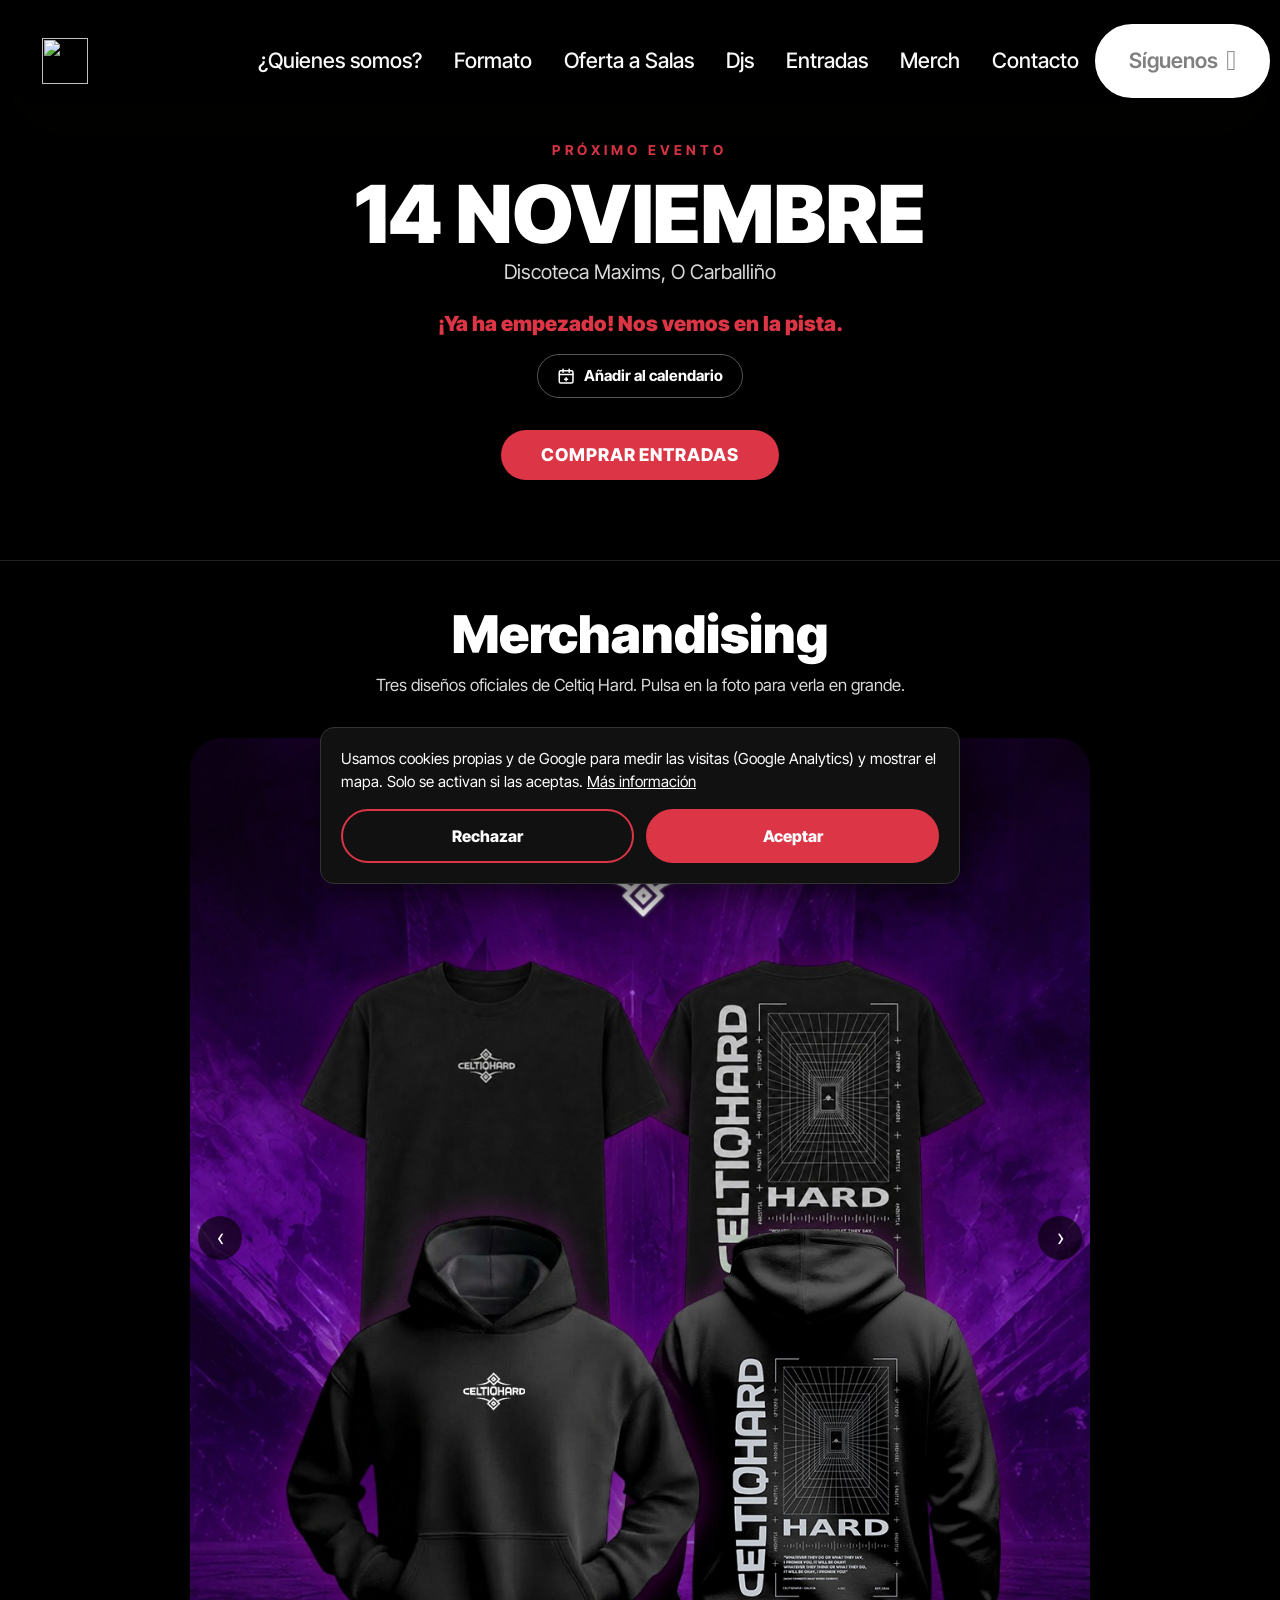
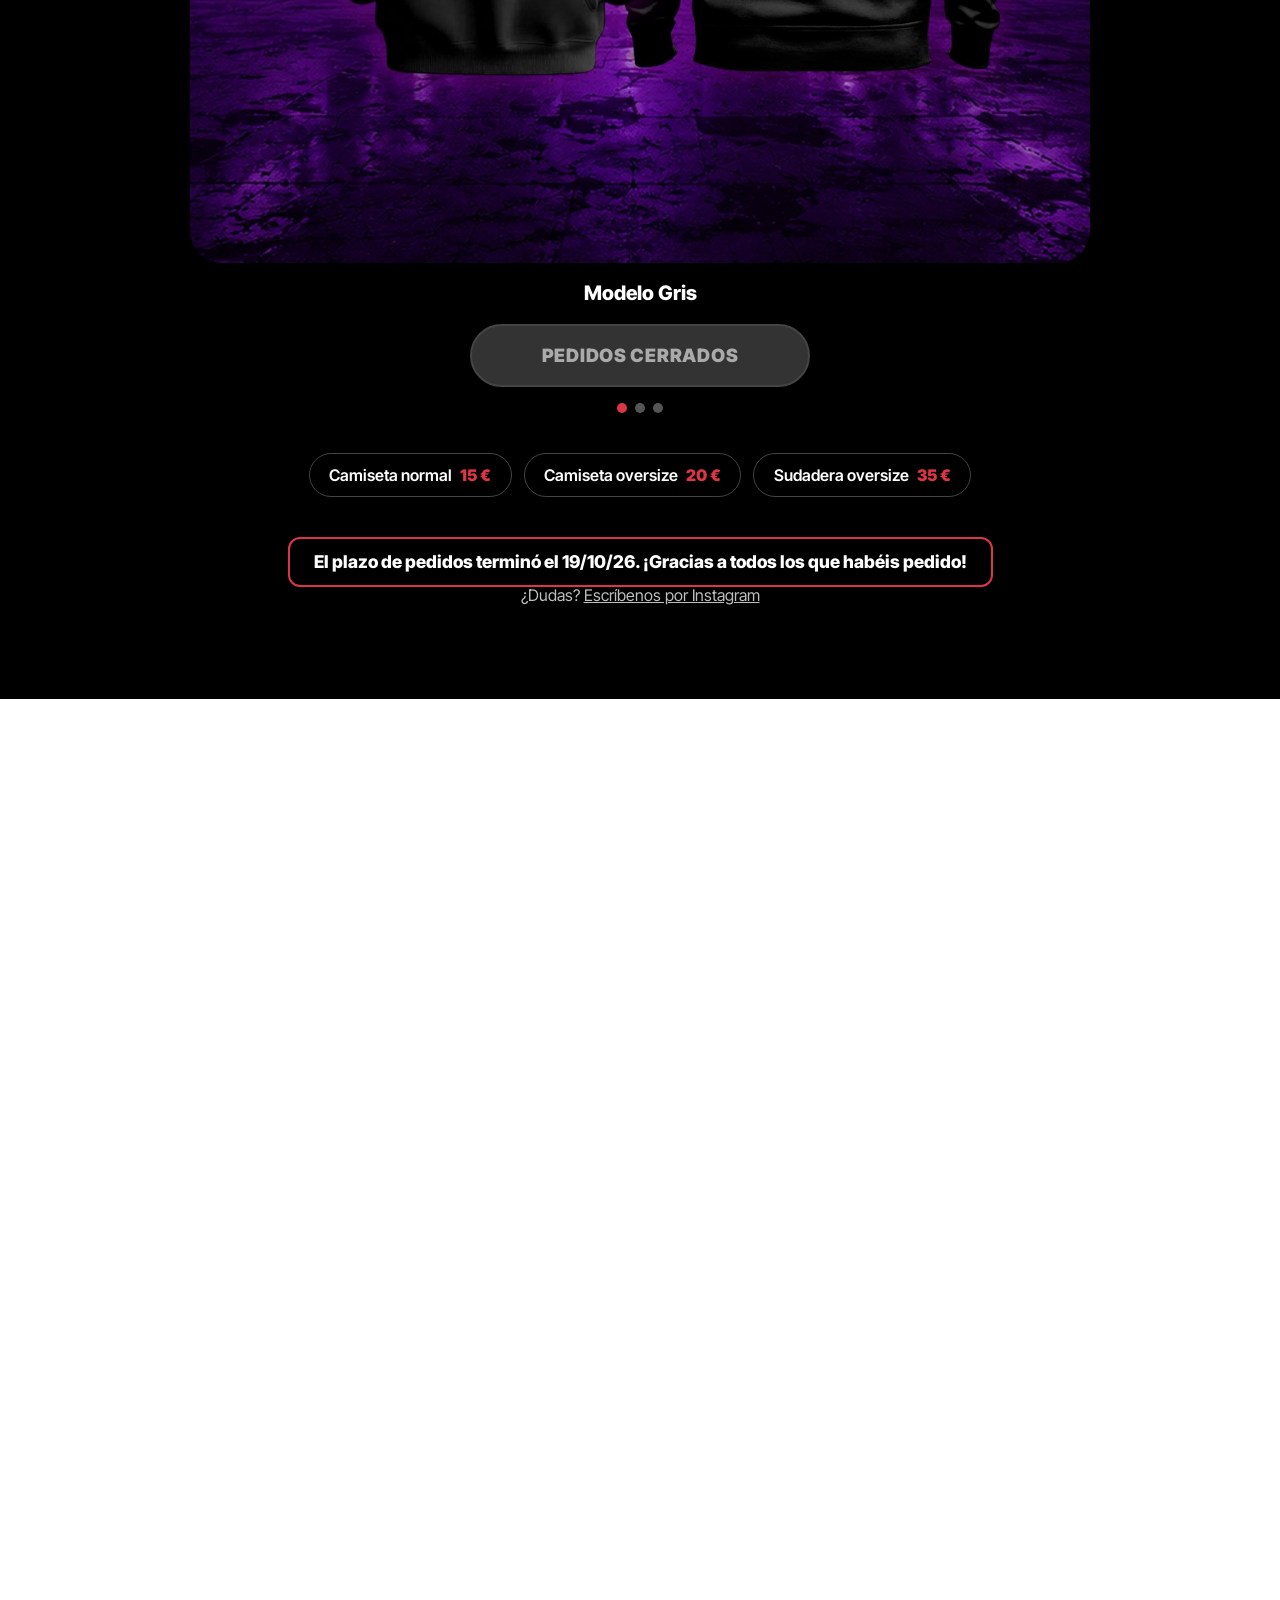
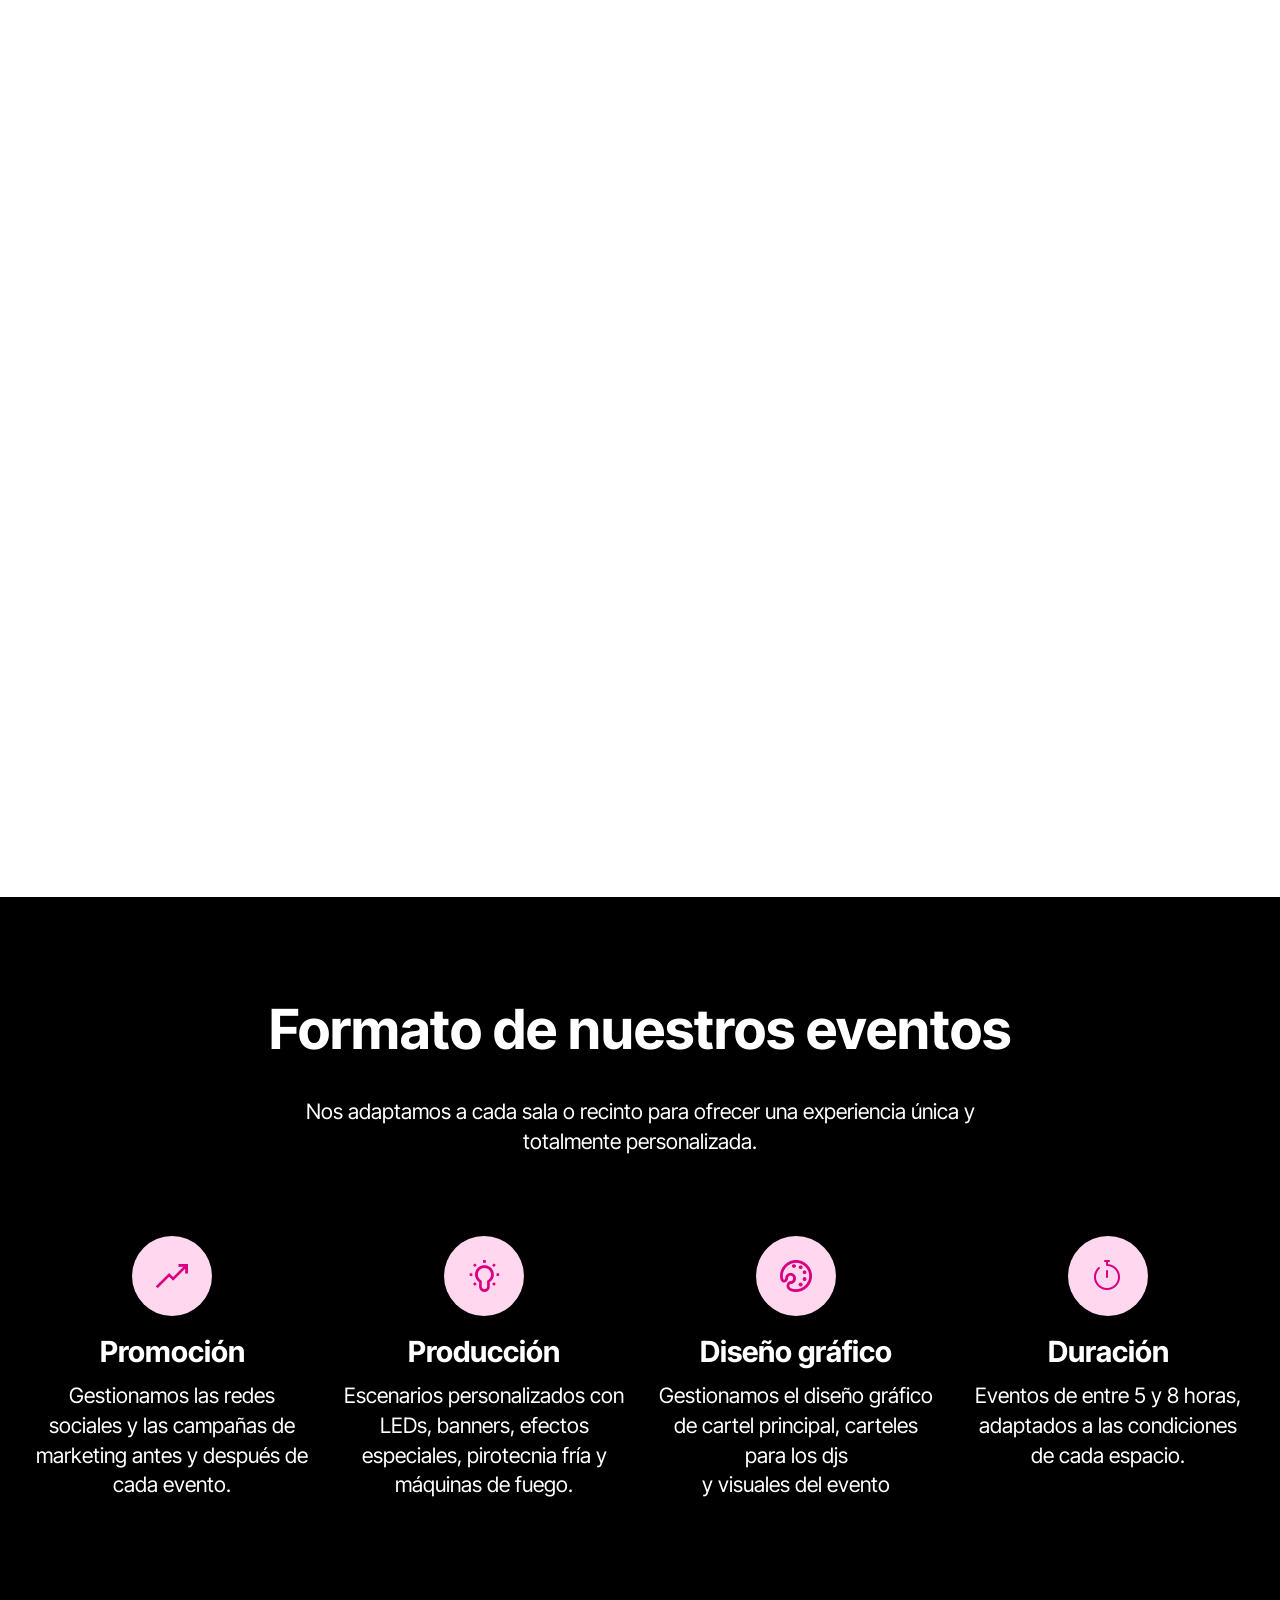
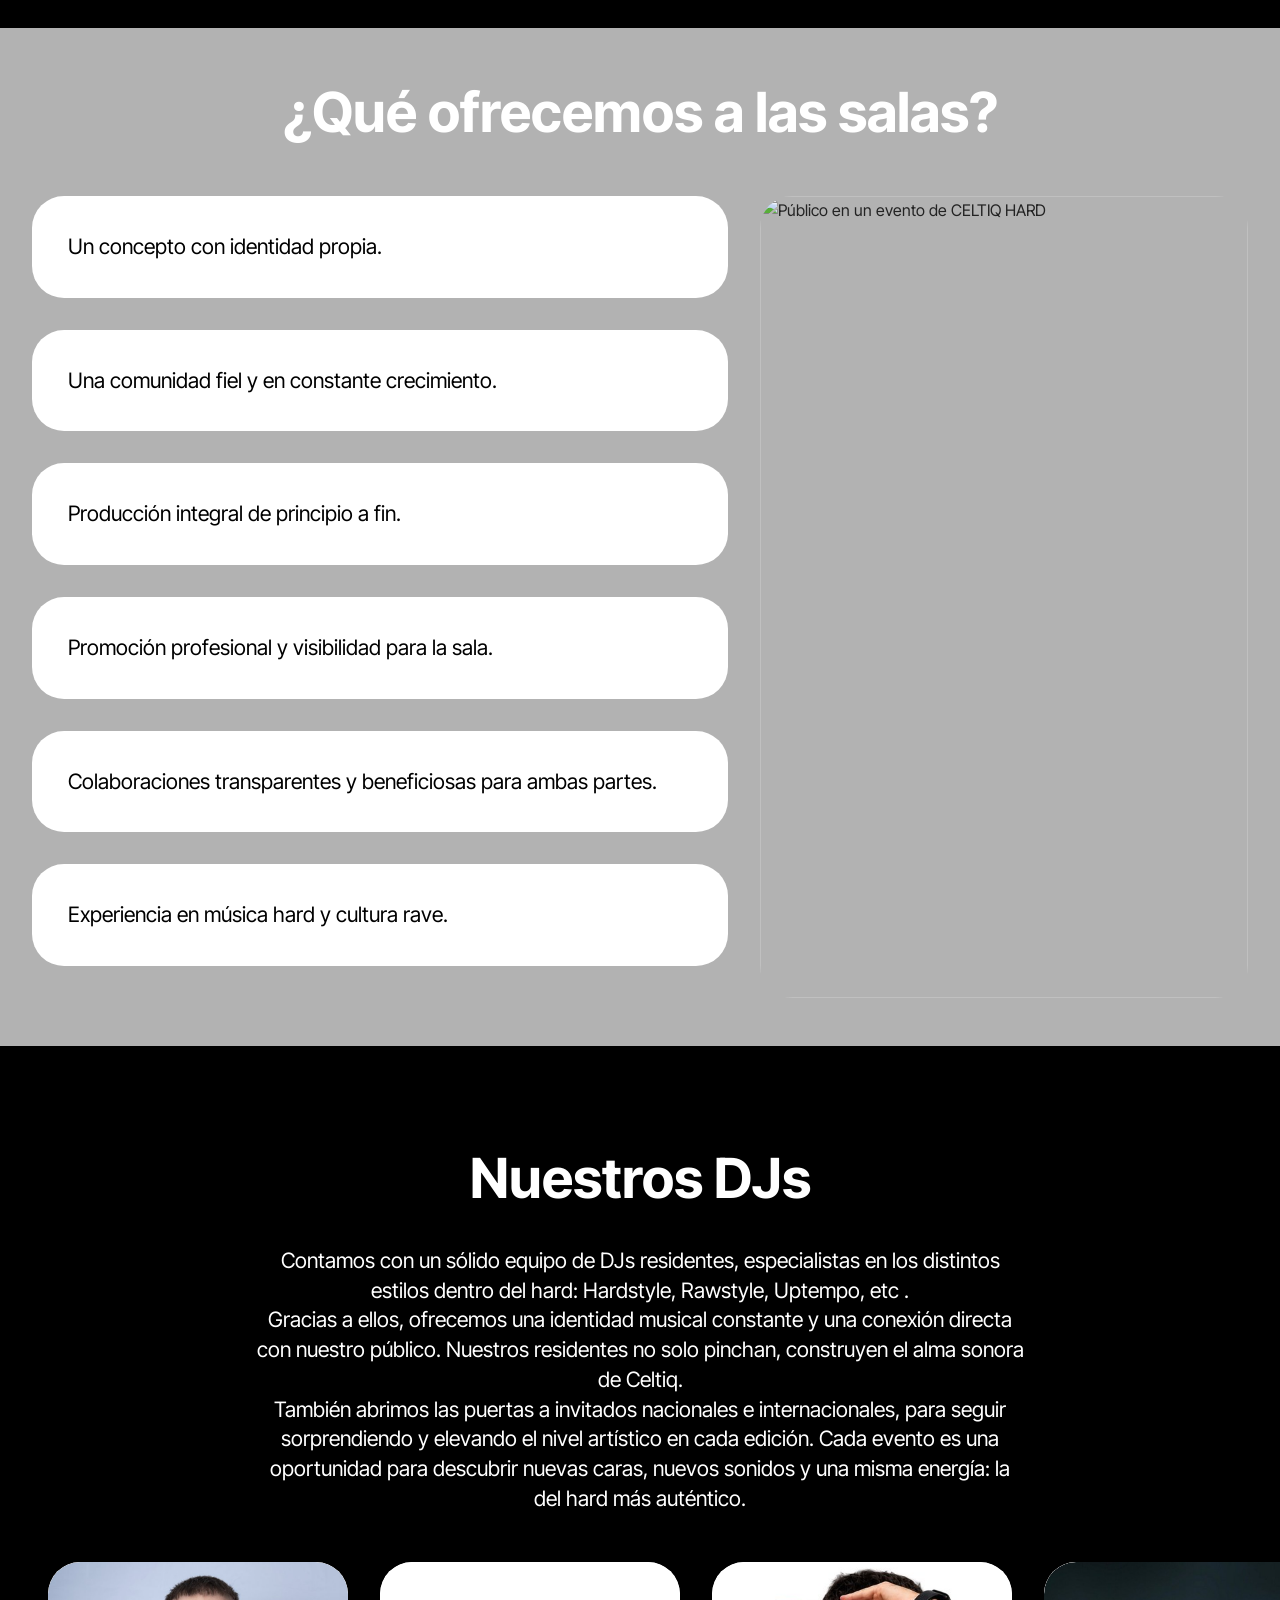
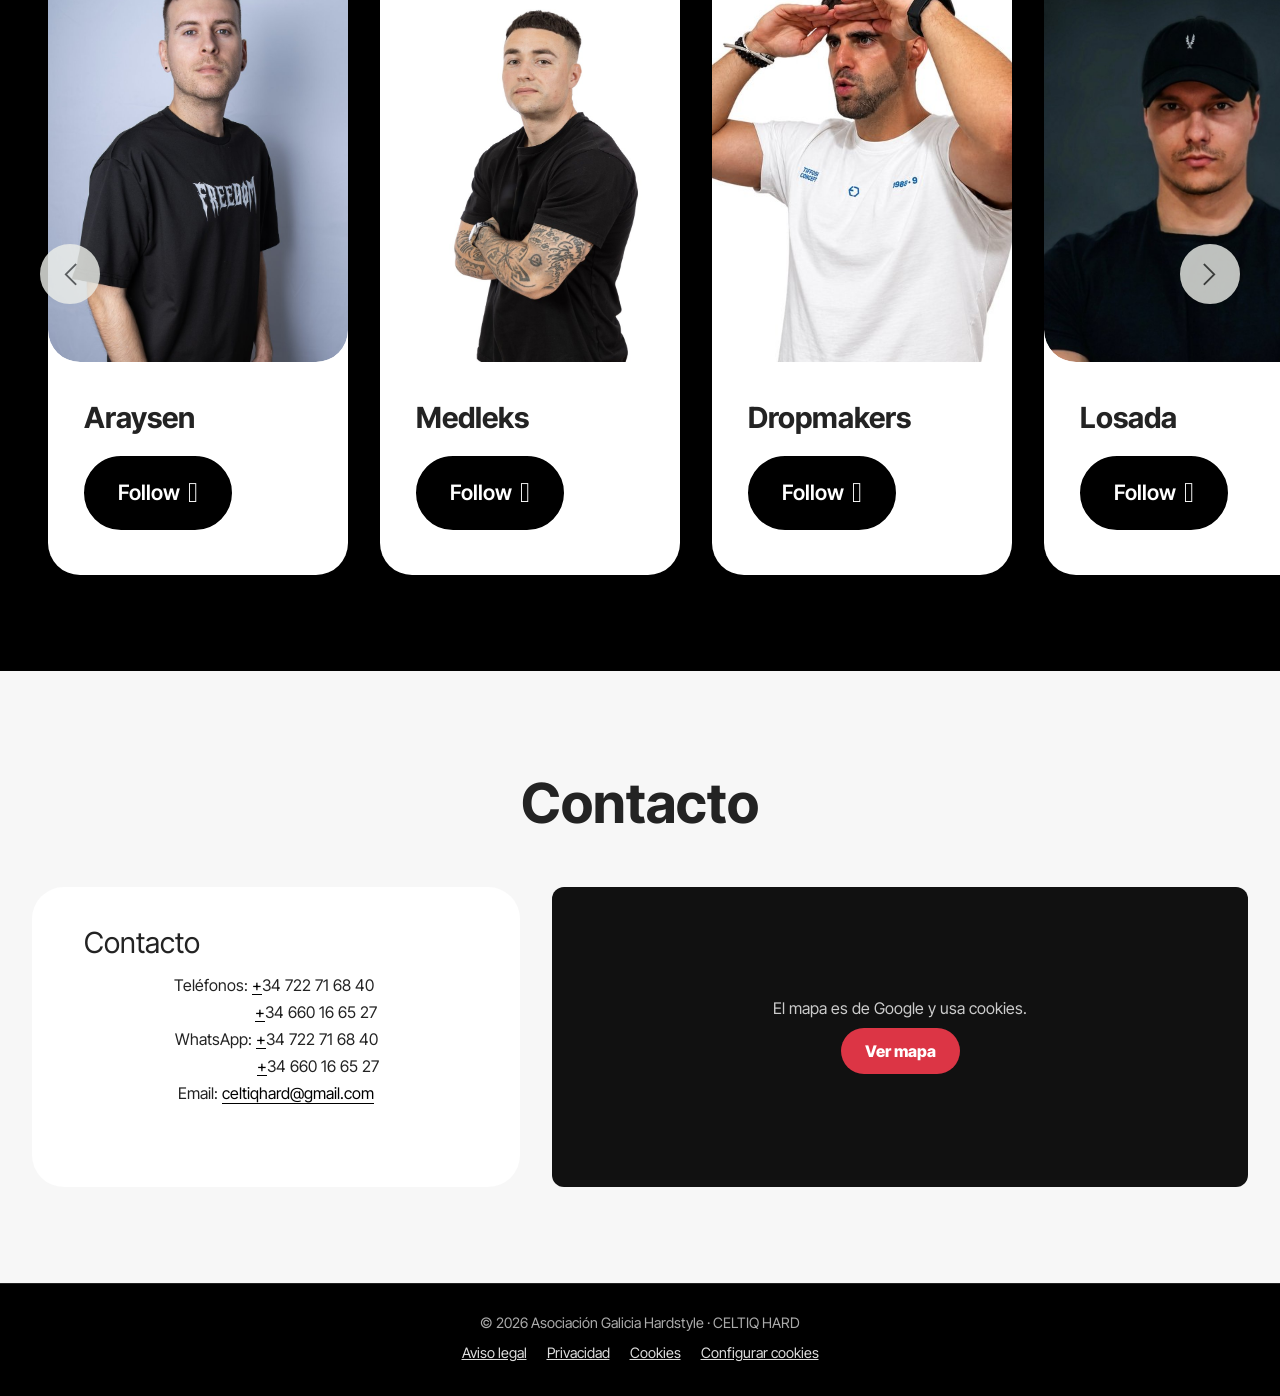
==== commit 0598a0d8: "Add files via upload" ====
--- a/index.html
+++ b/index.html
@@ -10,7 +10,7 @@
   <meta http-equiv="X-UA-Compatible" content="IE=edge">
   <meta name="generator" content="Mobirise v6.1.12, mobirise.com">
   <meta name="viewport" content="width=device-width, initial-scale=1, minimum-scale=1">
-  <link rel="shortcut icon" href="../r.mobirisesite.com/2990528/assets/images/logo20vectorizado20final-96x58ecd5.html?v=1WKAOP" type="image/x-icon">
+  <link rel="shortcut icon" href="img/logo.webp" type="image/webp">
   <meta name="robots" content="index,follow">
   <meta name="description" content="CeltiqHard es una promotora gallega especializada en eventos de música electrónica hard, incluyendo Hardstyle, Rawstyle y Uptempo. Organizamos experiencias únicas con artistas nacionales e internacionales, creando una comunidad en constante crecimiento y reuniendo aficionados de toda Galicia en ciudades como Vigo, O Carballiño y Santiago de Compostela.">
   <meta name="keywords" content="Celtiqhard, Celtiq, Hard, Galicia, Hard Galicia, Hardstyle, Raw, Uptempo, Celtic, hard galicia, eventos, discotecas, djs, dj galicia, dj hard galicia" />
@@ -298,7 +298,7 @@
 			<div class="navbar-brand">
 				<span class="navbar-logo">
 					<a href="index.html#top">
-						<img src="https://r.mobirisesite.com/2990528/assets/images/logo20vectorizado20final-96x58.webp" alt="Mobirise Website Builder" style="height: 2.9rem;">
+						<img src="img/logo.webp" alt="CELTIQ HARD" style="height: 2.9rem;">
 					</a>
 				</span>
 				<span class="navbar-caption-wrap"><a class="navbar-caption text-white display-4" href="index.html#header05-1"><br><br></a></span>
@@ -680,7 +680,7 @@
 			</div>
 			<div class="col-12 col-lg-5">
 				<div class="image-wrapper">
-					<img class="w-100" src="https://r.mobirisesite.com/2990528/assets/images/6.1-1168x1752.webp" alt="Mobirise Website Builder">
+					<img class="w-100" src="img/salas.webp" alt="Público en un evento de CELTIQ HARD">
 				</div>
 			</div>
 		</div>
@@ -730,7 +730,7 @@
 						<div class="slide-content">
 							<div class="item-img">
 								<div class="item-wrapper">
-									<img src="https://r.mobirisesite.com/2990528/assets/images/4-600x900.webp" alt="Mobirise Website Builder" title="" data-slide-to="1" data-bs-slide-to="1">
+									<img src="djs/medleks.jpg" alt="DJ Medleks" title="" data-slide-to="1" data-bs-slide-to="1">
 								</div>
 							</div>
 							<div class="item-content">
@@ -745,7 +745,7 @@
 						<div class="slide-content">
 							<div class="item-img">
 								<div class="item-wrapper">
-									<img src="https://r.mobirisesite.com/2990528/assets/images/whatsapp20image202026-07-1620at2011.37.49201-1200x1799.webp" alt="Mobirise Website Builder" title="" data-slide-to="2" data-bs-slide-to="2">
+									<img src="djs/dropmakers.jpg" alt="Dropmakers" title="" data-slide-to="2" data-bs-slide-to="2">
 								</div>
 							</div>
 							<div class="item-content">
@@ -765,7 +765,7 @@
 						<div class="slide-content">
 							<div class="item-img">
 								<div class="item-wrapper">
-									<img src="https://r.mobirisesite.com/2990528/assets/images/losada-1200x1574.webp" alt="Mobirise Website Builder" title="" data-slide-to="3" data-bs-slide-to="3">
+									<img src="djs/losada.jpg" alt="DJ Losada" title="" data-slide-to="3" data-bs-slide-to="3">
 								</div>
 							</div>
 							<div class="item-content">
@@ -780,7 +780,7 @@
 						<div class="slide-content">
 							<div class="item-img">
 								<div class="item-wrapper">
-									<img src="https://r.mobirisesite.com/2990528/assets/images/whatsapp20image202026-07-1620at2011.41.42-1200x800.webp" alt="Mobirise Website Builder" title="" data-slide-to="4" data-bs-slide-to="4">
+									<img src="djs/djicon.jpg" alt="Dj Icon" title="" data-slide-to="4" data-bs-slide-to="4">
 								</div>
 							</div>
 							<div class="item-content">
@@ -848,7 +848,7 @@
                 </div>
             </div>
             <div class="map-wrapper col-12 col-md-7">
-                <div class="google-map"><iframe frameborder="0" style="border:0" data-src="https://www.google.com/maps/embed/v1/place?key=AIzaSyBQ55g-IgRRgXrd803PTWDTb7kd6aAitNQ&amp;q=Galicia" allowfullscreen="" title="Mapa de Galicia" hidden></iframe><div class="mapa-bloqueado"><p>El mapa es de Google y usa cookies.</p><button type="button" class="btn-cargar-mapa">Ver mapa</button></div></div>
+                <div class="google-map"><iframe frameborder="0" style="border:0" data-src="https://www.google.com/maps?q=Galicia&amp;output=embed" loading="lazy" referrerpolicy="no-referrer-when-downgrade" allowfullscreen="" title="Mapa de Galicia" hidden></iframe><div class="mapa-bloqueado"><p>El mapa es de Google y usa cookies.</p><button type="button" class="btn-cargar-mapa">Ver mapa</button></div></div>
             </div>
         </div>
     </div>
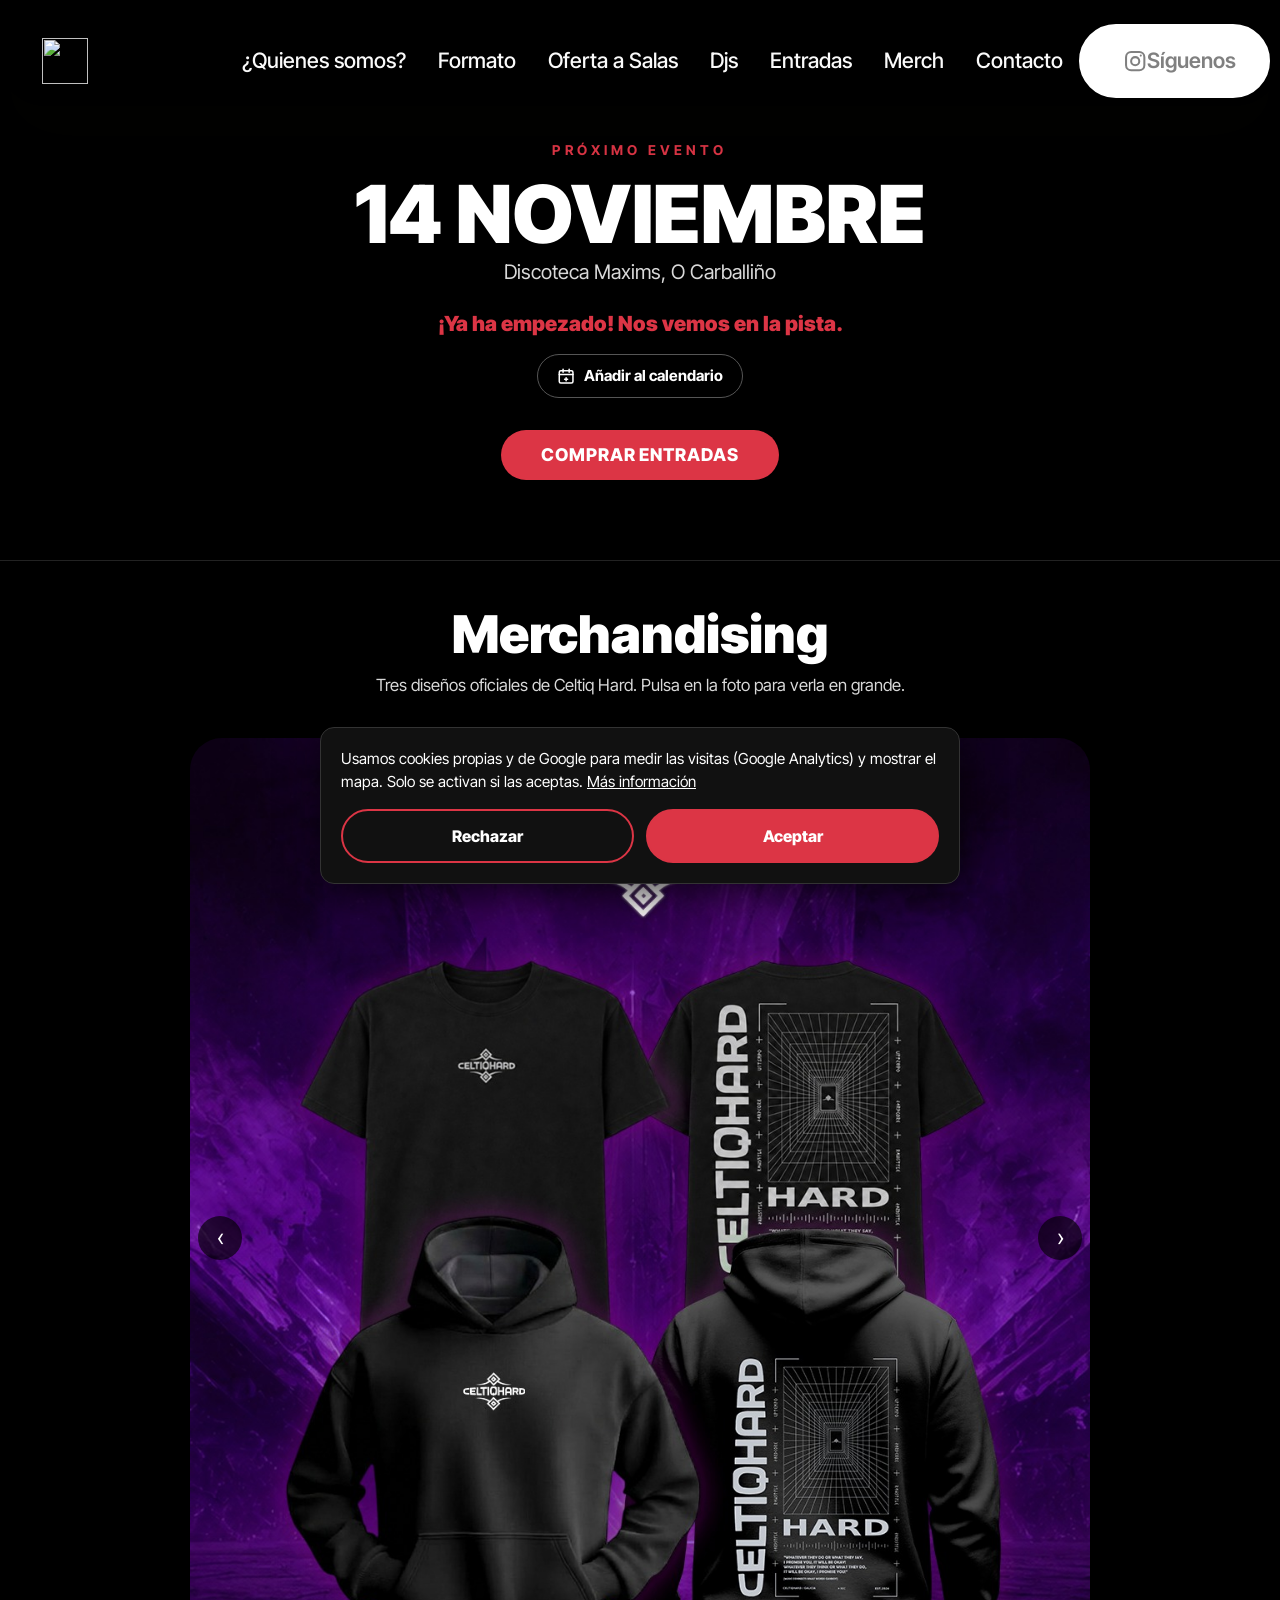
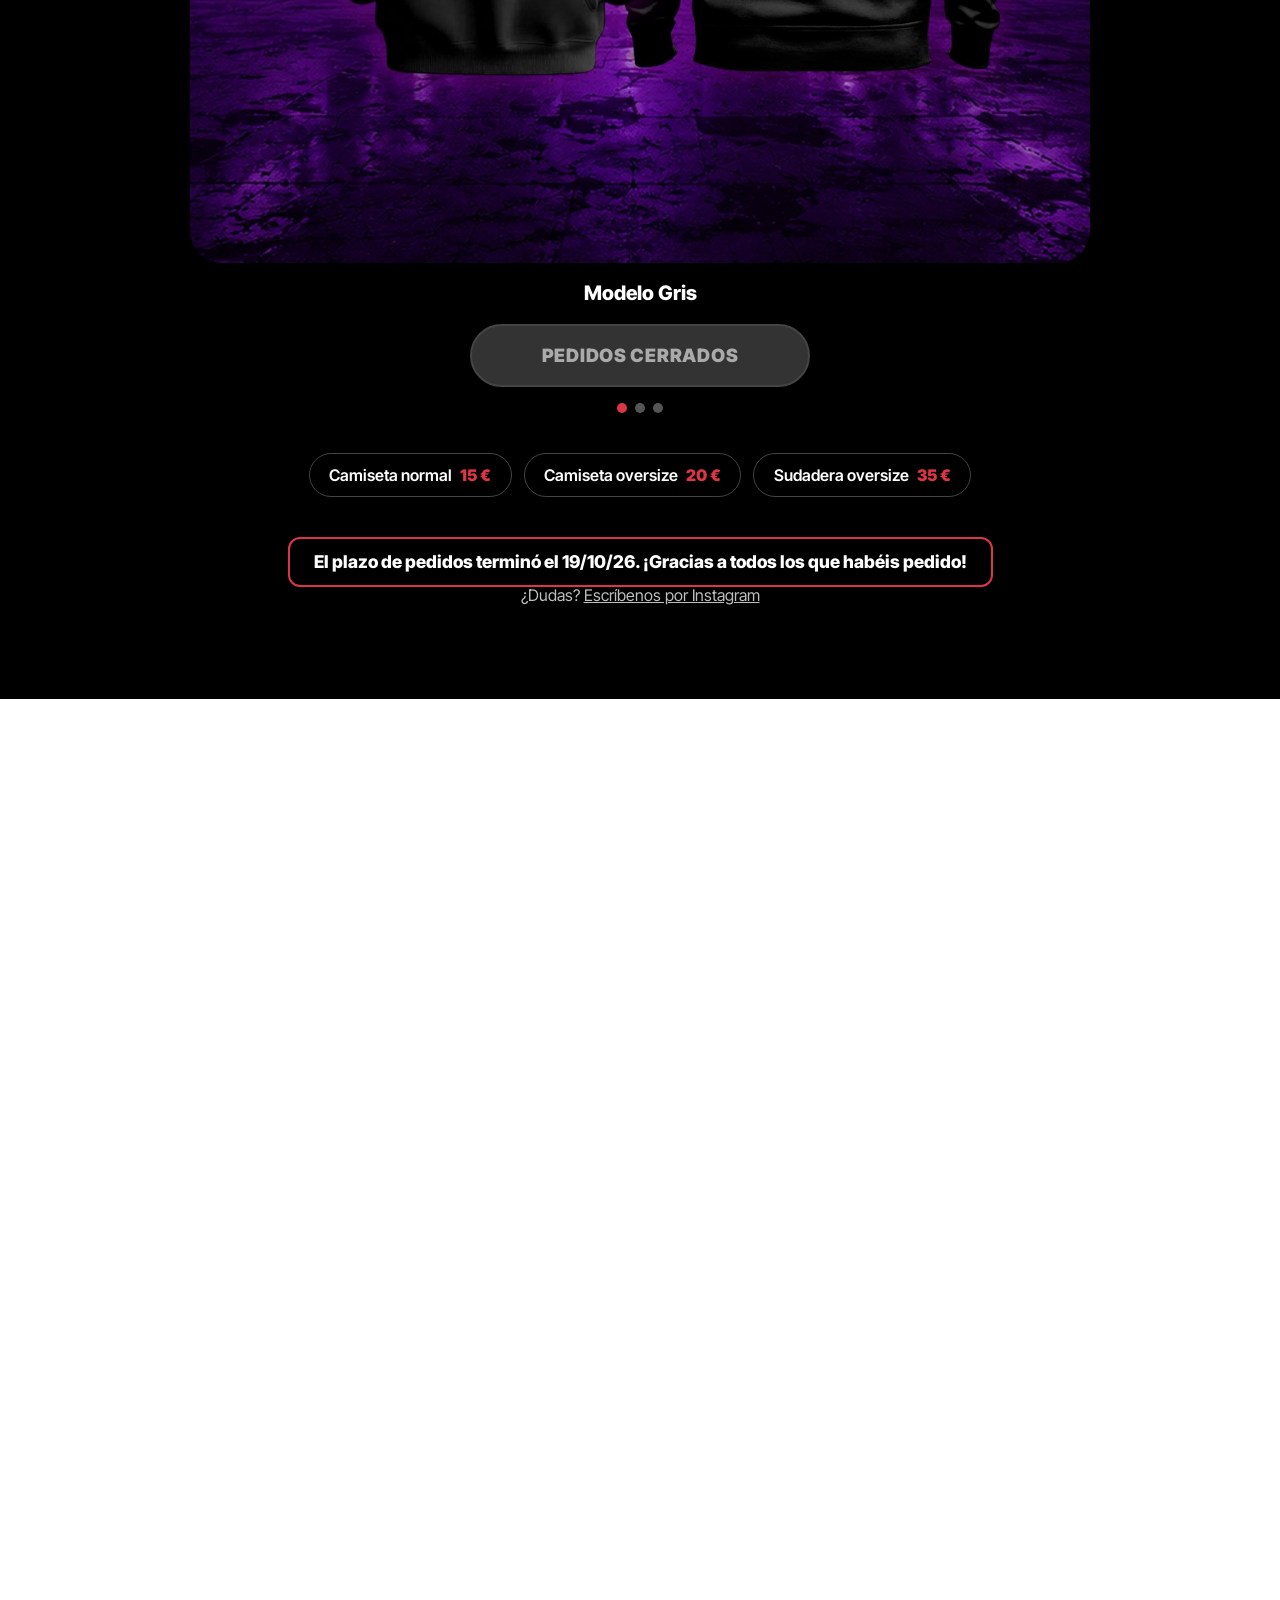
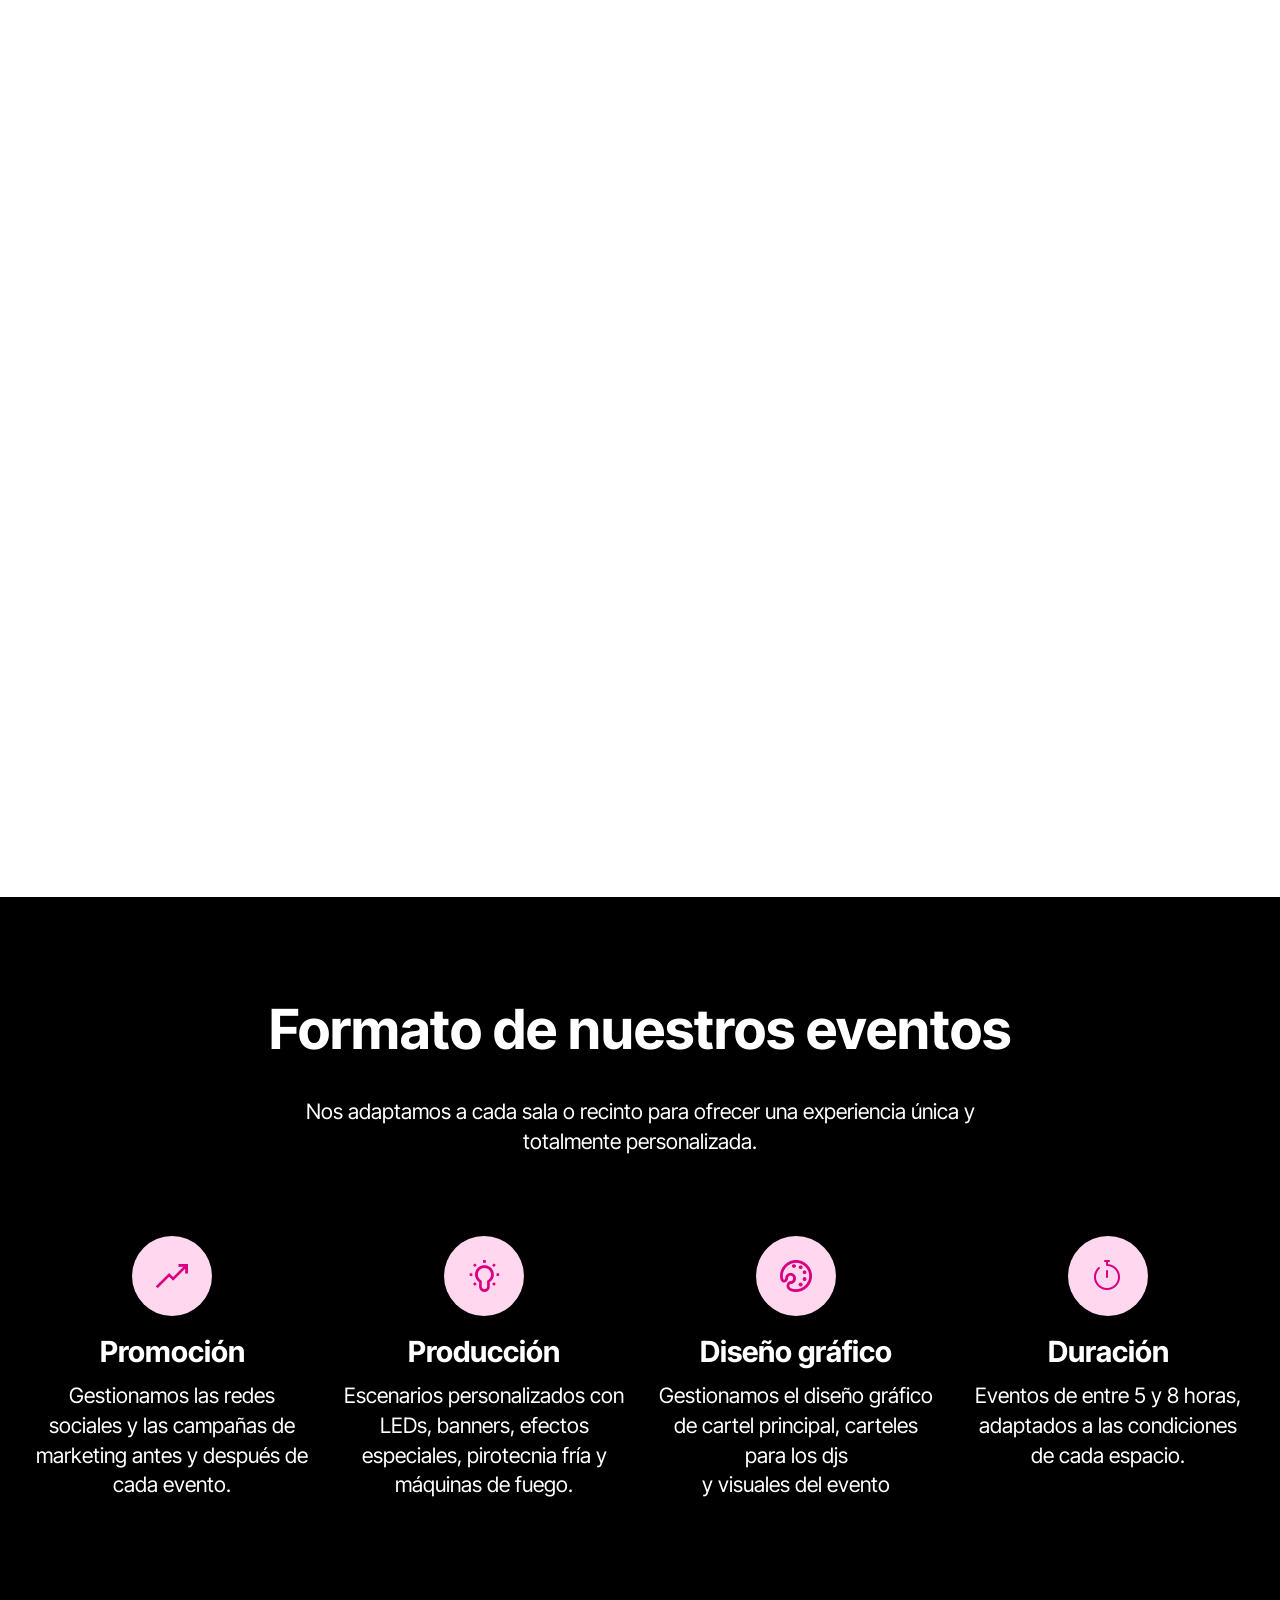
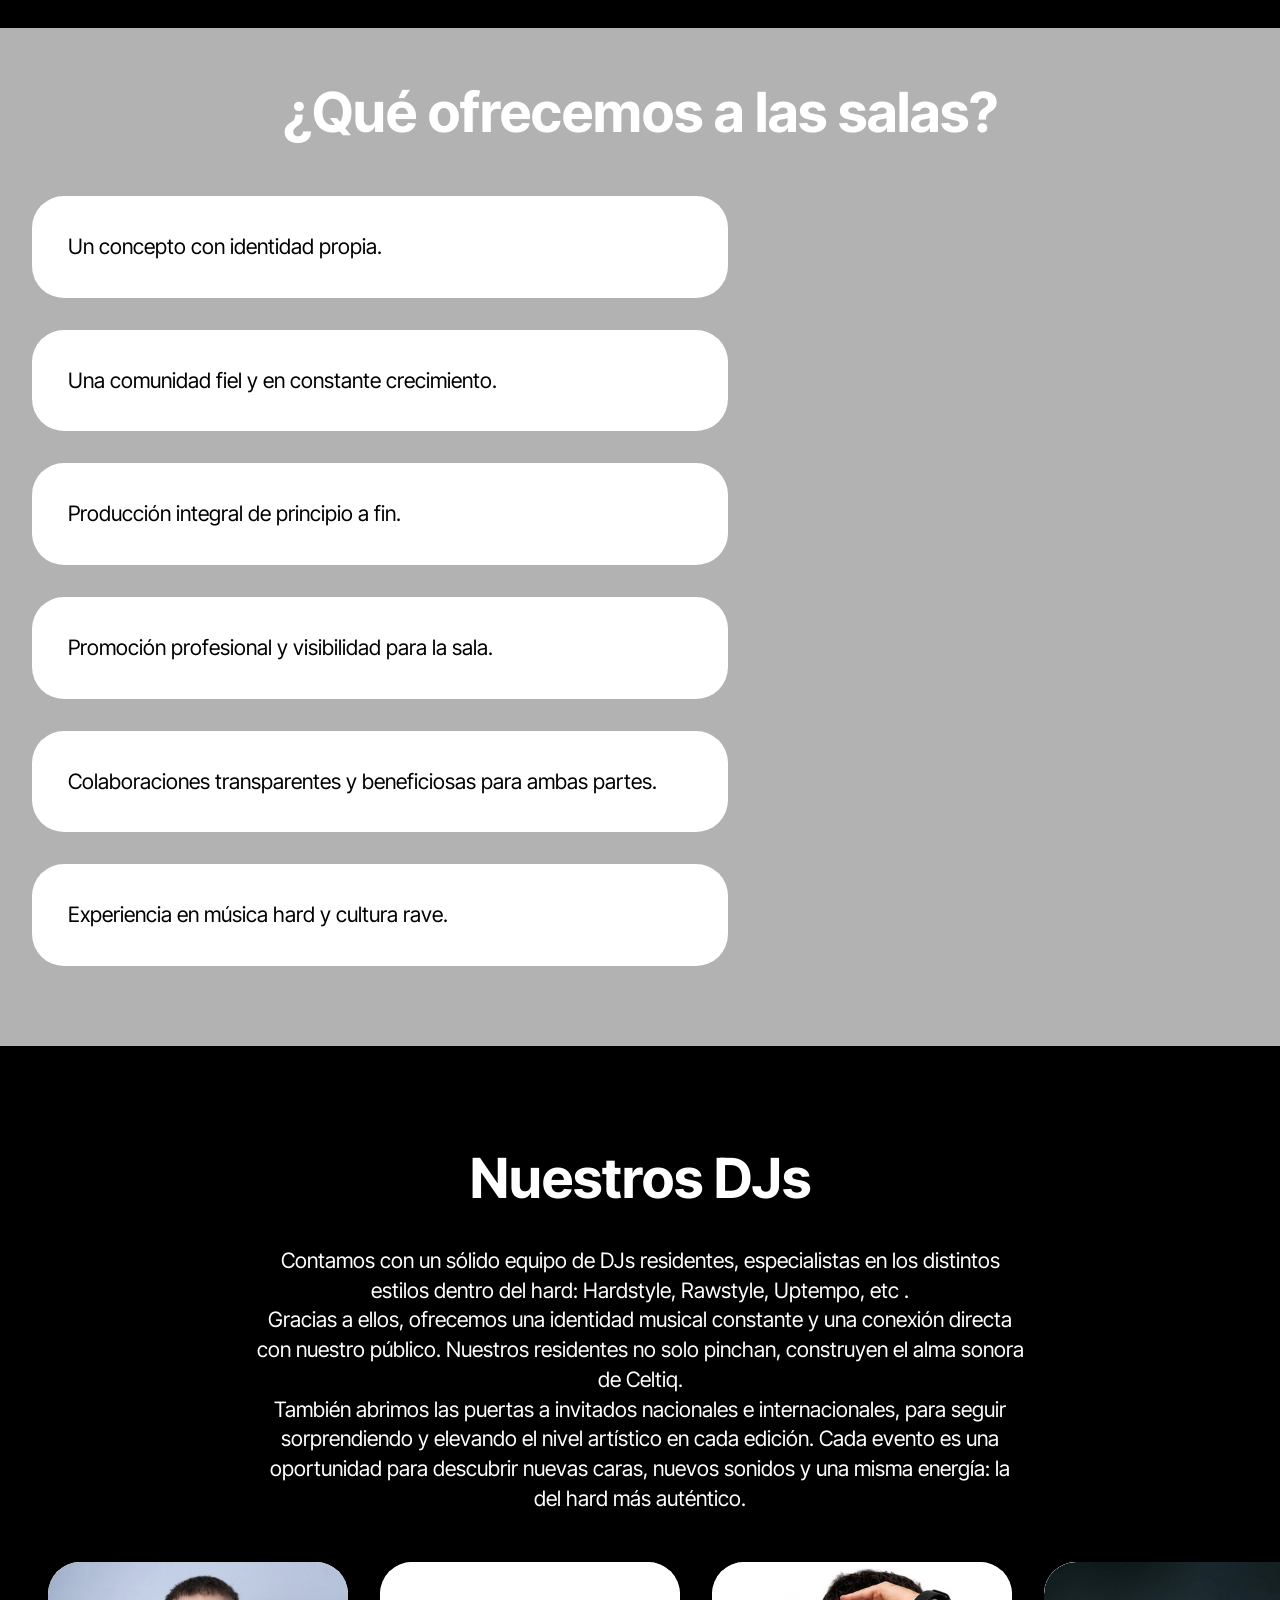
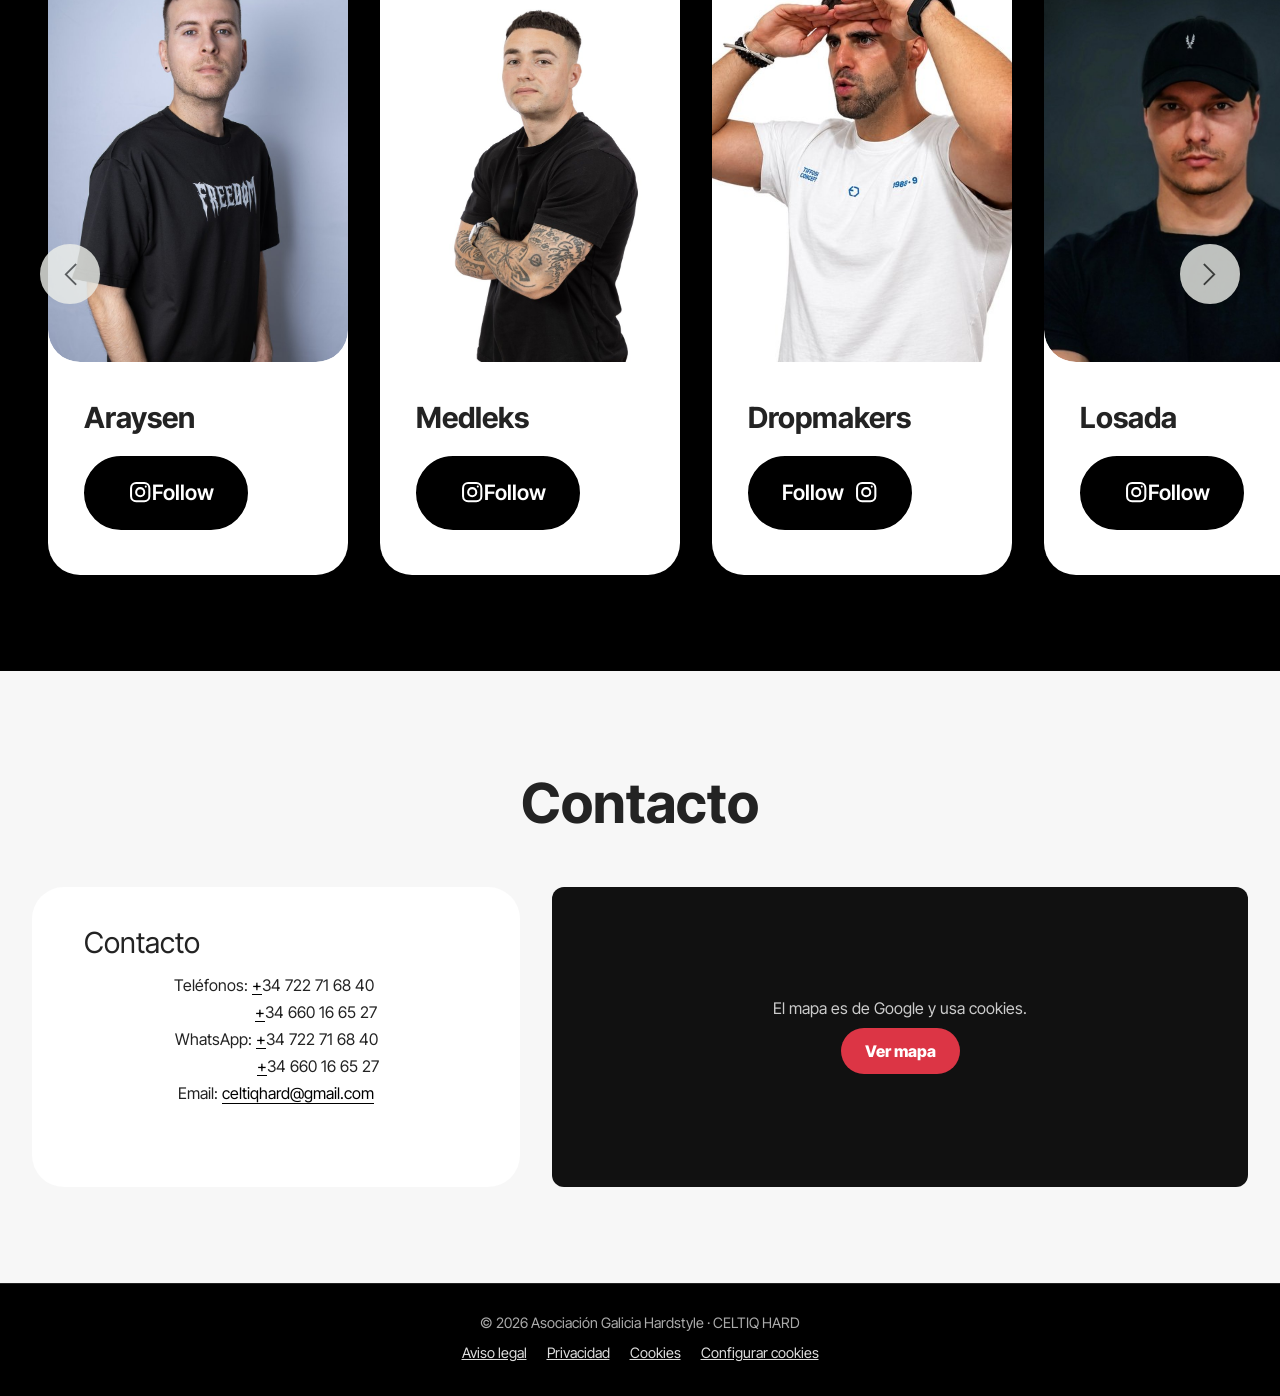
==== commit aff3fac7: "Add files via upload" ====
--- a/index.html
+++ b/index.html
@@ -10,7 +10,7 @@
   <meta http-equiv="X-UA-Compatible" content="IE=edge">
   <meta name="generator" content="Mobirise v6.1.12, mobirise.com">
   <meta name="viewport" content="width=device-width, initial-scale=1, minimum-scale=1">
-  <link rel="shortcut icon" href="img/logo.webp" type="image/webp">
+  <link rel="shortcut icon" href="img/logo.png" type="image/png">
   <meta name="robots" content="index,follow">
   <meta name="description" content="CeltiqHard es una promotora gallega especializada en eventos de música electrónica hard, incluyendo Hardstyle, Rawstyle y Uptempo. Organizamos experiencias únicas con artistas nacionales e internacionales, creando una comunidad en constante crecimiento y reuniendo aficionados de toda Galicia en ciudades como Vigo, O Carballiño y Santiago de Compostela.">
   <meta name="keywords" content="Celtiqhard, Celtiq, Hard, Galicia, Hard Galicia, Hardstyle, Raw, Uptempo, Celtic, hard galicia, eventos, discotecas, djs, dj galicia, dj hard galicia" />
@@ -161,6 +161,11 @@
 #features017-1k .embla__slide .item-content,#features017-1k .embla__slide .item-footer{position:relative;z-index:2}
 @media (min-width:768px){#features017-1k .embla__slide .item-img img{aspect-ratio:3/4}}
 @media (max-width:767px){#features017-1k .embla__slide{width:70vw!important;max-width:320px!important}}
+/* ===== ICONO INSTAGRAM PROPIO (NUEVO) ===== */
+.icono-ig{width:1.15em;height:1.15em;flex-shrink:0;vertical-align:-.15em;margin-right:.45em}
+.btn .icono-ig:last-child{margin-right:0;margin-left:.45em}
+/* ===== FIN ICONO INSTAGRAM ===== */
+
 /* ===== FIN CARRUSEL DJs ===== */
 
 /* ===== SECCIÓN MERCHANDISING (NUEVO) ===== */
@@ -298,7 +303,7 @@
 			<div class="navbar-brand">
 				<span class="navbar-logo">
 					<a href="index.html#top">
-						<img src="img/logo.webp" alt="CELTIQ HARD" style="height: 2.9rem;">
+						<img src="img/logo.png" alt="CELTIQ HARD" style="height: 2.9rem;width:auto">
 					</a>
 				</span>
 				<span class="navbar-caption-wrap"><a class="navbar-caption text-white display-4" href="index.html#header05-1"><br><br></a></span>
@@ -324,7 +329,7 @@
 						<a class="nav-link link text-white display-4" href="index.html#contacts02-9">Contacto</a>
 					</li></ul>
 
-				<div class="navbar-buttons mbr-section-btn"><a class="btn btn-danger display-4" href="https://www.instagram.com/celtiqhard/" target="_blank"><span class="socicon socicon-instagram mbr-iconfont mbr-iconfont-btn"></span>Síguenos</a></div>
+				<div class="navbar-buttons mbr-section-btn"><a class="btn btn-danger display-4" href="https://www.instagram.com/celtiqhard/" target="_blank"><svg class="icono-ig" viewBox="0 0 24 24" fill="none" stroke="currentColor" stroke-width="2" stroke-linecap="round" stroke-linejoin="round" aria-hidden="true"><rect x="3" y="3" width="18" height="18" rx="5"/><circle cx="12" cy="12" r="4"/><circle cx="17.5" cy="6.5" r="1" fill="currentColor" stroke="none"/></svg>Síguenos</a></div>
 			</div>
 		</div>
 	</nav>
@@ -680,7 +685,7 @@
 			</div>
 			<div class="col-12 col-lg-5">
 				<div class="image-wrapper">
-					<img class="w-100" src="img/salas.webp" alt="Público en un evento de CELTIQ HARD">
+					<img class="w-100" src="img/salas.jpg" alt="Público en un evento de CELTIQ HARD" onerror="this.style.display='none'">
 				</div>
 			</div>
 		</div>
@@ -724,7 +729,7 @@
 
 							</div>
 
-							<div class="mbr-section-btn item-footer mt-2"><a href="https://www.instagram.com/araysendj/" class="btn item-btn btn-primary display-7" target="_blank"><span class="socicon socicon-instagram mbr-iconfont mbr-iconfont-btn"></span>Follow</a></div>
+							<div class="mbr-section-btn item-footer mt-2"><a href="https://www.instagram.com/araysendj/" class="btn item-btn btn-primary display-7" target="_blank"><svg class="icono-ig" viewBox="0 0 24 24" fill="none" stroke="currentColor" stroke-width="2" stroke-linecap="round" stroke-linejoin="round" aria-hidden="true"><rect x="3" y="3" width="18" height="18" rx="5"/><circle cx="12" cy="12" r="4"/><circle cx="17.5" cy="6.5" r="1" fill="currentColor" stroke="none"/></svg>Follow</a></div>
 						</div>
 					</div><div class="embla__slide slider-image item" style="margin-left: 1rem; margin-right: 1rem;">
 						<div class="slide-content">
@@ -739,7 +744,7 @@
 
 
 							</div>
-							<div class="mbr-section-btn item-footer mt-2"><a href="https://www.instagram.com/medleksmusic/" class="btn item-btn btn-primary display-7" target="_blank"><span class="socicon socicon-instagram mbr-iconfont mbr-iconfont-btn"></span>Follow</a></div>
+							<div class="mbr-section-btn item-footer mt-2"><a href="https://www.instagram.com/medleksmusic/" class="btn item-btn btn-primary display-7" target="_blank"><svg class="icono-ig" viewBox="0 0 24 24" fill="none" stroke="currentColor" stroke-width="2" stroke-linecap="round" stroke-linejoin="round" aria-hidden="true"><rect x="3" y="3" width="18" height="18" rx="5"/><circle cx="12" cy="12" r="4"/><circle cx="17.5" cy="6.5" r="1" fill="currentColor" stroke="none"/></svg>Follow</a></div>
 						</div>
 					</div><div class="embla__slide slider-image item" style="margin-left: 1rem; margin-right: 1rem;">
 						<div class="slide-content">
@@ -754,7 +759,7 @@
 
 
 							</div>
-							<div class="mbr-section-btn item-footer mt-2"><a href="https://www.instagram.com/dropmakers_/" class="btn item-btn btn-primary display-7" target="_blank">Follow<span class="socicon socicon-instagram mbr-iconfont mbr-iconfont-btn"></span></a></div>
+							<div class="mbr-section-btn item-footer mt-2"><a href="https://www.instagram.com/dropmakers_/" class="btn item-btn btn-primary display-7" target="_blank">Follow<svg class="icono-ig" viewBox="0 0 24 24" fill="none" stroke="currentColor" stroke-width="2" stroke-linecap="round" stroke-linejoin="round" aria-hidden="true"><rect x="3" y="3" width="18" height="18" rx="5"/><circle cx="12" cy="12" r="4"/><circle cx="17.5" cy="6.5" r="1" fill="currentColor" stroke="none"/></svg></a></div>
 						</div>
 					</div>
 
@@ -774,7 +779,7 @@
 
 
 							</div>
-							<div class="mbr-section-btn item-footer mt-2"><a href="https://www.instagram.com/losada.hard/" class="btn item-btn btn-primary display-7" target="_blank"><span class="socicon socicon-instagram mbr-iconfont mbr-iconfont-btn"></span>Follow</a></div>
+							<div class="mbr-section-btn item-footer mt-2"><a href="https://www.instagram.com/losada.hard/" class="btn item-btn btn-primary display-7" target="_blank"><svg class="icono-ig" viewBox="0 0 24 24" fill="none" stroke="currentColor" stroke-width="2" stroke-linecap="round" stroke-linejoin="round" aria-hidden="true"><rect x="3" y="3" width="18" height="18" rx="5"/><circle cx="12" cy="12" r="4"/><circle cx="17.5" cy="6.5" r="1" fill="currentColor" stroke="none"/></svg>Follow</a></div>
 						</div>
 					</div><div class="embla__slide slider-image item" style="margin-left: 1rem; margin-right: 1rem;">
 						<div class="slide-content">
@@ -789,7 +794,7 @@
 
 
 							</div>
-							<div class="mbr-section-btn item-footer mt-2"><a href="https://www.instagram.com/mp3.icon" class="btn item-btn btn-primary display-7" target="_blank"><span class="socicon socicon-instagram mbr-iconfont mbr-iconfont-btn"></span>Follow&nbsp;</a></div>
+							<div class="mbr-section-btn item-footer mt-2"><a href="https://www.instagram.com/mp3.icon" class="btn item-btn btn-primary display-7" target="_blank"><svg class="icono-ig" viewBox="0 0 24 24" fill="none" stroke="currentColor" stroke-width="2" stroke-linecap="round" stroke-linejoin="round" aria-hidden="true"><rect x="3" y="3" width="18" height="18" rx="5"/><circle cx="12" cy="12" r="4"/><circle cx="17.5" cy="6.5" r="1" fill="currentColor" stroke="none"/></svg>Follow&nbsp;</a></div>
 						</div>
 					</div><div class="embla__slide slider-image item" style="margin-left: 1rem; margin-right: 1rem;">
 						<div class="slide-content">
@@ -804,7 +809,7 @@
 
 
 							</div>
-							<div class="mbr-section-btn item-footer mt-2"><a href="https://www.instagram.com/mvdj_official/" class="btn item-btn btn-primary display-7" target="_blank"><span class="socicon socicon-instagram mbr-iconfont mbr-iconfont-btn"></span>Follow&nbsp;</a></div>
+							<div class="mbr-section-btn item-footer mt-2"><a href="https://www.instagram.com/mvdj_official/" class="btn item-btn btn-primary display-7" target="_blank"><svg class="icono-ig" viewBox="0 0 24 24" fill="none" stroke="currentColor" stroke-width="2" stroke-linecap="round" stroke-linejoin="round" aria-hidden="true"><rect x="3" y="3" width="18" height="18" rx="5"/><circle cx="12" cy="12" r="4"/><circle cx="17.5" cy="6.5" r="1" fill="currentColor" stroke="none"/></svg>Follow&nbsp;</a></div>
 						</div>
 					</div>
 
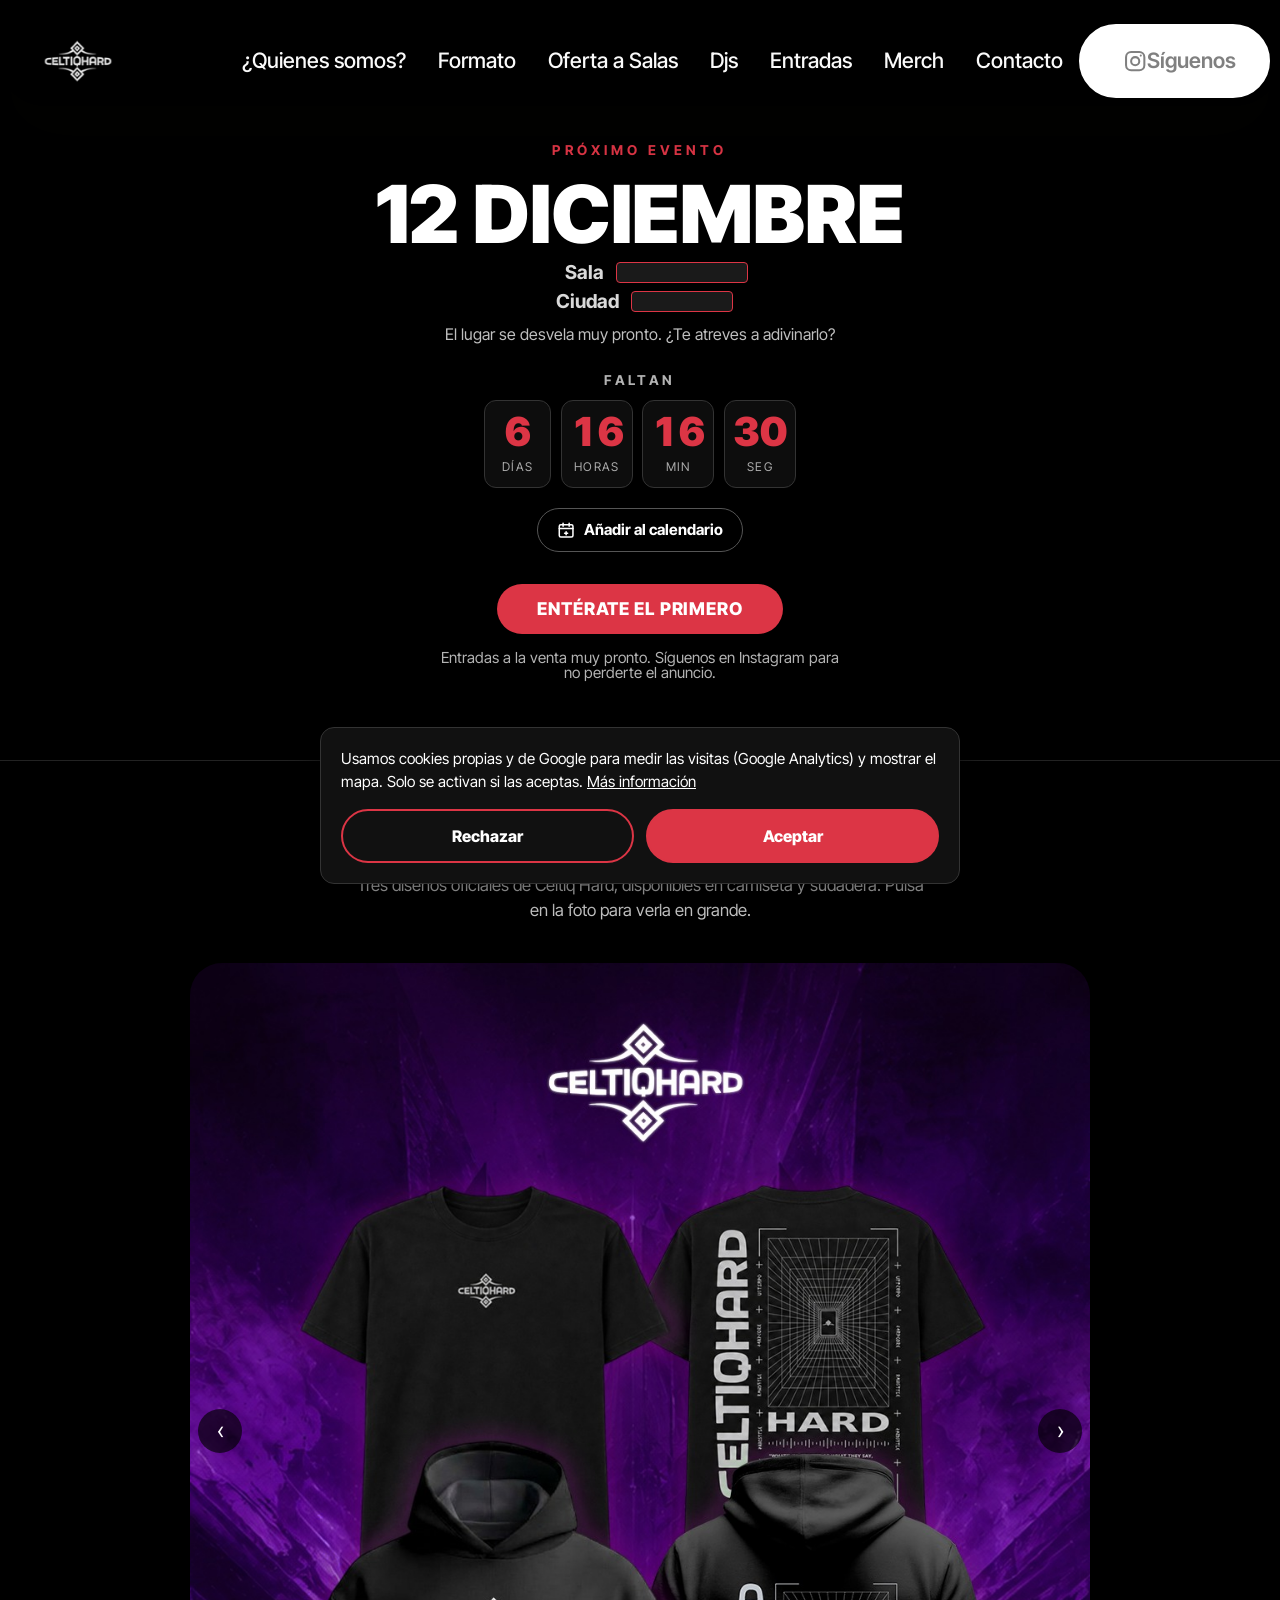
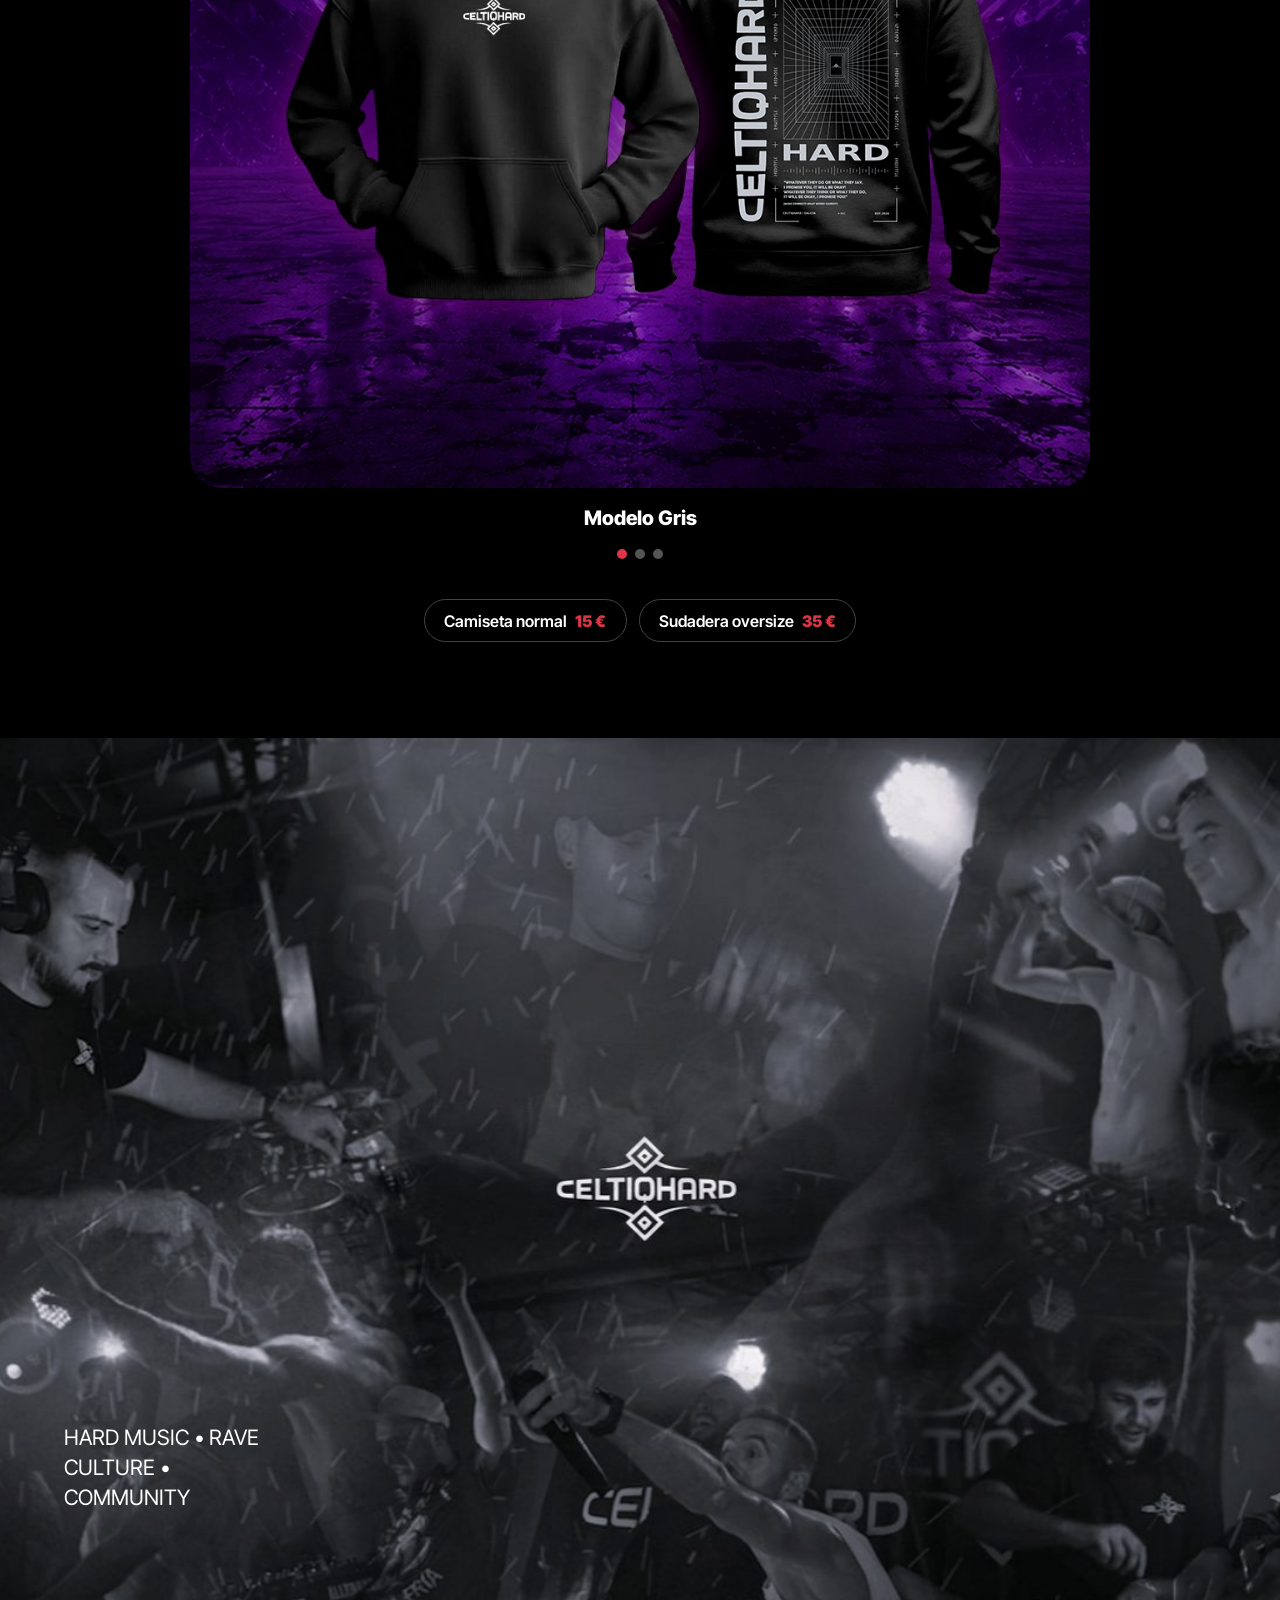
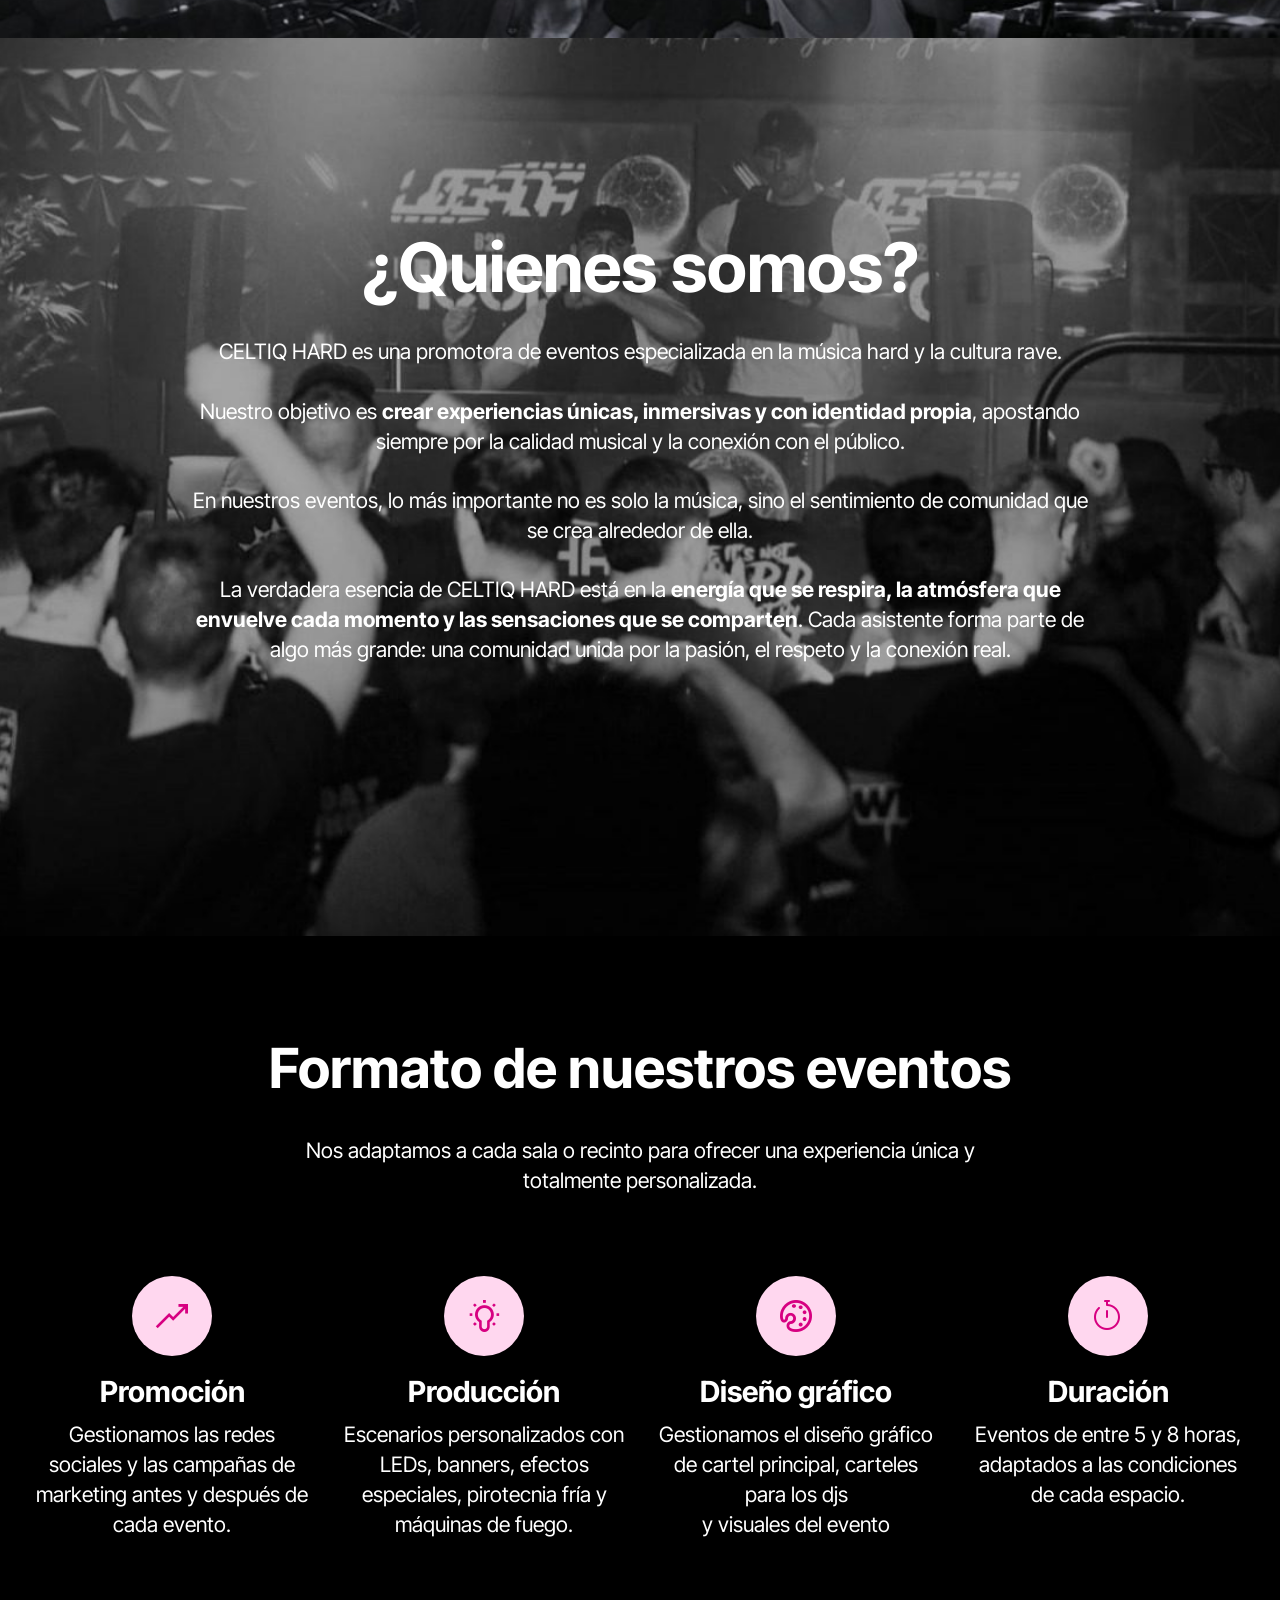
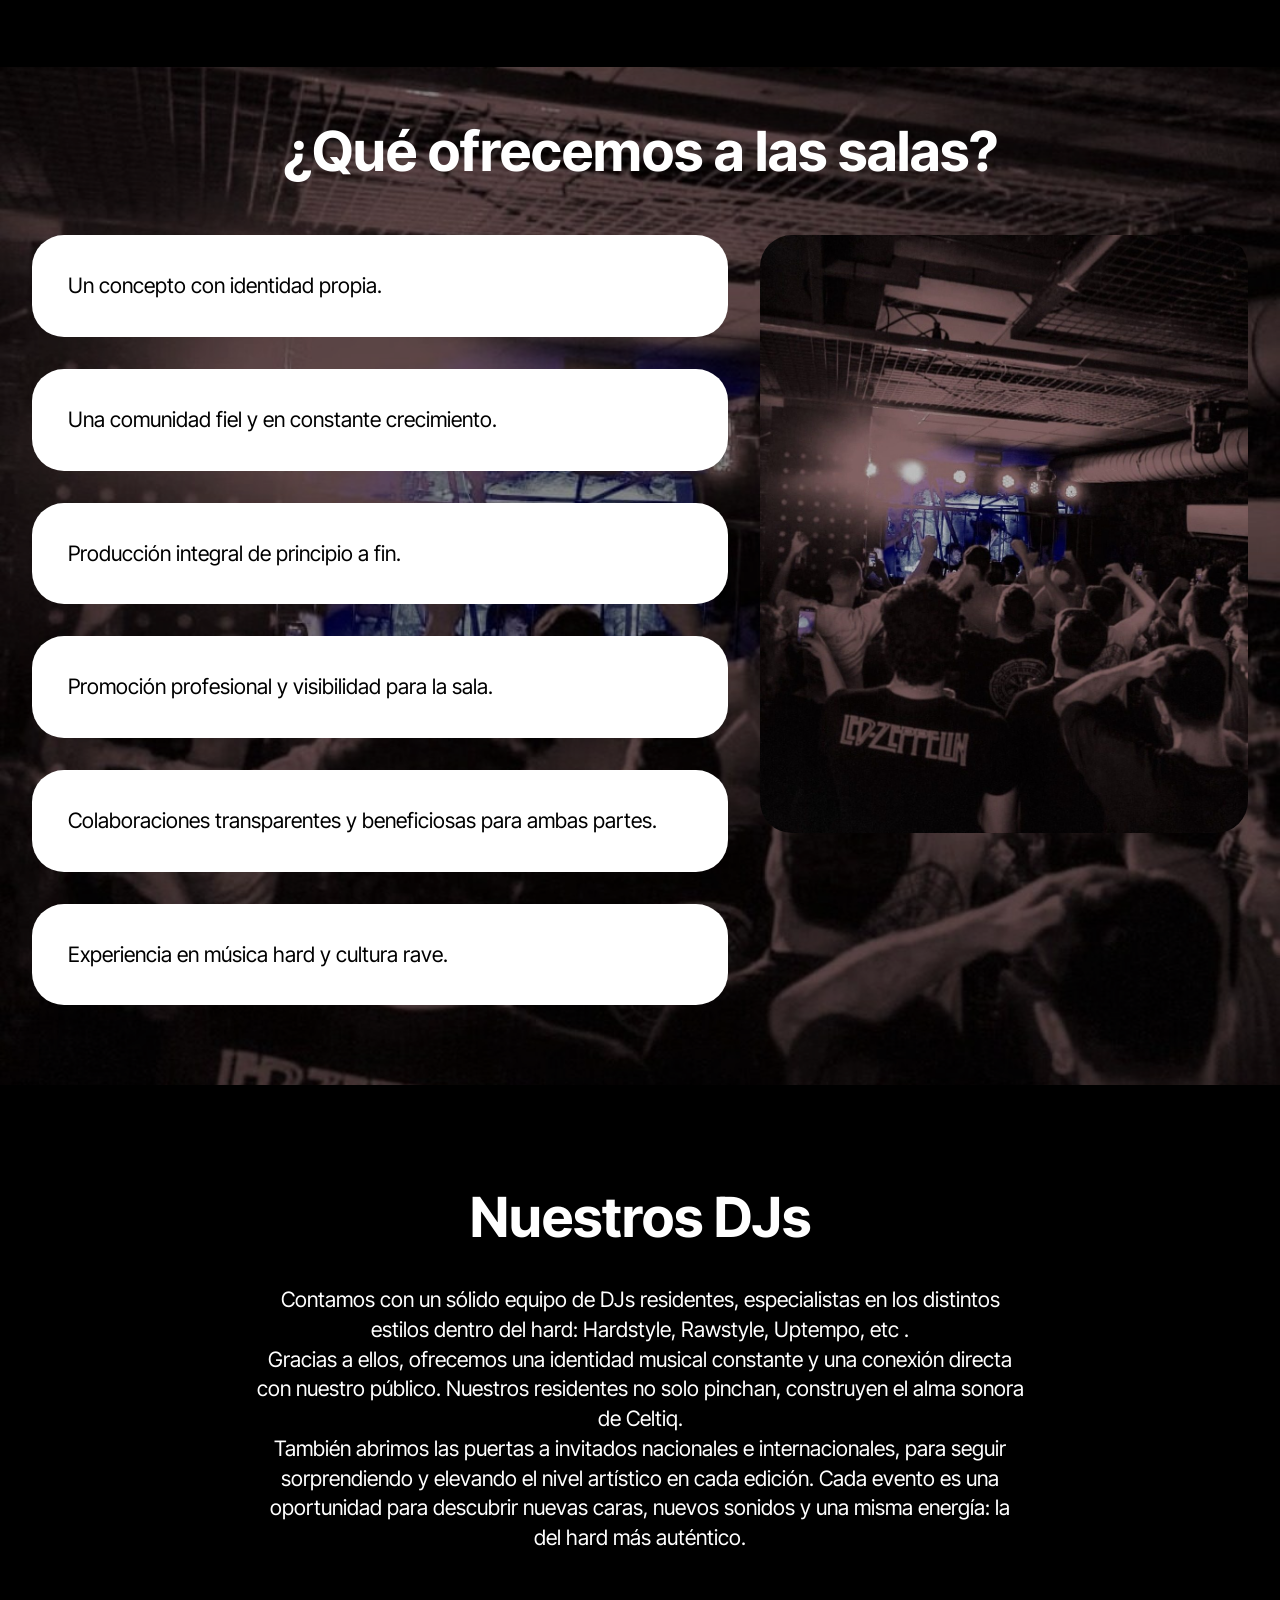
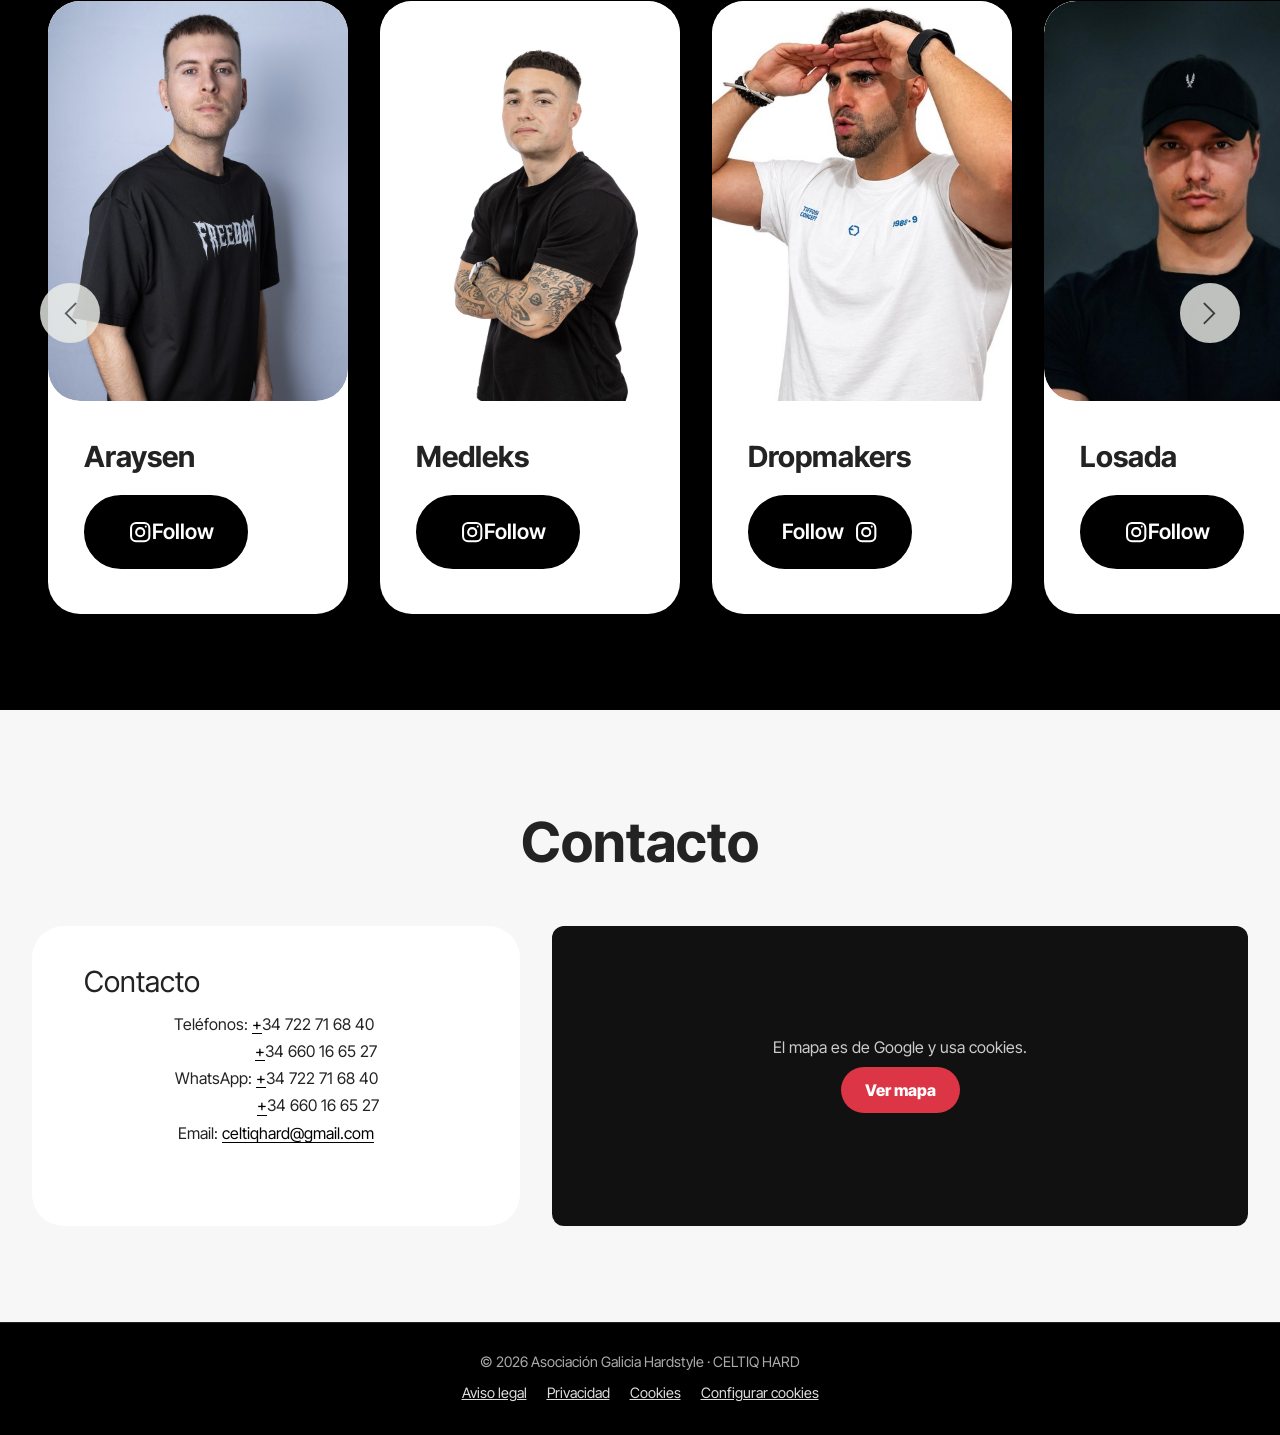
==== commit facdb096: "Add files via upload" ====
--- a/index.html
+++ b/index.html
@@ -147,6 +147,18 @@
 #entradas .btn-entradas:focus-visible{outline:3px solid #fff;outline-offset:4px}
 /* ===== FIN SECCIÓN ENTRADAS ===== */
 
+/* ===== LUGAR SECRETO (NUEVO) ===== */
+#entradas .evento-secreto{margin:0 auto 2rem;max-width:30rem}
+#entradas .secreto-fila{display:flex;justify-content:center;align-items:center;gap:.75rem;margin:0 0 .5rem;font-size:1.2rem}
+#entradas .secreto-etiqueta{font-weight:700;opacity:.85;min-width:4.5rem;text-align:right}
+#entradas .secreto-tapado{position:relative;display:inline-block;color:transparent;background:#1a1a1a;border:1px solid #dc3545;border-radius:4px;padding:0 .4rem;letter-spacing:.05em;overflow:hidden;user-select:none}
+#entradas .secreto-tapado::after{content:"";position:absolute;inset:0;background:linear-gradient(90deg,transparent 0%,rgba(220,53,69,.45) 50%,transparent 100%);transform:translateX(-100%);animation:secretoBrillo 2.8s ease-in-out infinite}
+@keyframes secretoBrillo{to{transform:translateX(100%)}}
+@media (prefers-reduced-motion:reduce){#entradas .secreto-tapado::after{animation:none;display:none}}
+#entradas .secreto-texto{margin:.9rem 0 0;opacity:.75;font-size:1rem}
+#entradas .entradas-pronto{margin:1rem auto 0;max-width:26rem;font-size:.95rem;opacity:.7}
+/* ===== FIN LUGAR SECRETO ===== */
+
 /* ===== CARRUSEL DJs (NUEVO) ===== */
 #features017-1k .embla__viewport{overflow-x:auto;scroll-snap-type:x mandatory;-webkit-overflow-scrolling:touch;scrollbar-width:none}
 #features017-1k .embla__viewport::-webkit-scrollbar{display:none}
@@ -206,35 +218,9 @@
 @media (min-width:768px){#merch-zoom.ampliado img{width:180%}}
 /* ===== FIN SECCIÓN MERCHANDISING ===== */
 
-/* ===== FORMULARIO DE PEDIDO (NUEVO) ===== */
-#merch .merch-slide .btn-pedir{display:inline-flex;align-items:center;justify-content:center;gap:.6rem;margin-top:1rem;width:min(100%,340px);background:#dc3545;color:#fff;border:2px solid #ff4d5e;border-radius:999px;padding:1rem 2rem;font-family:inherit;font-weight:900;font-size:1.15rem;text-transform:uppercase;letter-spacing:.04em;cursor:pointer;box-shadow:0 0 18px rgba(220,53,69,.55);transition:transform .2s,box-shadow .2s,background .2s;animation:pedirBrillo 2.4s ease-in-out infinite}
-#merch .btn-pedir svg{width:1.3em;height:1.3em;flex-shrink:0}
-@keyframes pedirBrillo{0%,100%{box-shadow:0 0 14px rgba(220,53,69,.45)}50%{box-shadow:0 0 30px rgba(220,53,69,.9)}}
-@media (prefers-reduced-motion:reduce){#merch .merch-slide .btn-pedir{animation:none}}
-#merch .merch-slide .btn-pedir:hover{transform:translateY(-3px) scale(1.03);background:#ff2e44;box-shadow:0 0 34px rgba(220,53,69,1);animation:none}
-#merch .merch-slide .btn-pedir:active{transform:scale(.97)}
-#merch .merch-dudas{opacity:.75}
-#merch .merch-dudas a{color:#fff;text-decoration:underline}
-#merch-form{position:fixed;inset:0;background:rgba(0,0,0,.85);z-index:2000;display:none;align-items:center;justify-content:center;padding:1rem;font-family:'Inter Tight',sans-serif}
-#merch-form.abierto{display:flex}
-#merch-form .form-caja{position:relative;background:#111;color:#fff;border:1px solid #333;border-radius:16px;width:100%;max-width:440px;max-height:calc(100% - 2rem);overflow-y:auto;padding:2rem 1.5rem 1.5rem;text-align:left}
-#merch-form h3{font-size:1.5rem;font-weight:900;margin:0 2.5rem 1.25rem 0;color:#fff}
-#merch-form label{display:block;font-weight:600;font-size:.95rem;margin:1rem 0 .35rem}
-#merch-form input[type=text],#merch-form select{width:100%;background:#000;color:#fff;border:1px solid #555;border-radius:8px;padding:.75rem;font-size:16px;font-family:inherit}
-#merch-form input:focus,#merch-form select:focus{outline:none;border-color:#dc3545;box-shadow:0 0 0 2px rgba(220,53,69,.4)}
-#merch-form .form-nota{font-size:.9rem;opacity:.7;margin:1.25rem 0 .5rem}
-#merch-form .form-mensaje{color:#ff6b78;font-size:.95rem;min-height:1.2em;margin:0 0 .75rem}
-#merch-form .btn-merch{display:block;width:100%;border:0;background:#dc3545;color:#fff;font-weight:800;font-size:1.05rem;padding:.9rem;border-radius:999px;cursor:pointer}
-#merch-form .btn-merch:disabled{opacity:.6;cursor:wait}
-#merch-form .form-cerrar{position:absolute;top:12px;right:12px;width:40px;height:40px;border-radius:50%;border:0;background:#333;color:#fff;font-size:1.5rem;line-height:1;cursor:pointer}
-#merch-form .form-ok-titulo{font-size:1.4rem;font-weight:900;margin-bottom:.5rem}
-#merch-form button:focus-visible{outline:3px solid #fff;outline-offset:3px}
-/* ===== FIN FORMULARIO DE PEDIDO ===== */
-
-/* ===== CIERRE DE PEDIDOS (NUEVO) ===== */
-#merch.pedidos-cerrados .merch-slide .btn-pedir{background:#333;border-color:#444;color:#aaa;box-shadow:none;animation:none;cursor:not-allowed;transform:none}
-#merch .merch-cerrado{display:inline-block;margin:1.5rem auto 0;padding:.9rem 1.5rem;border:2px solid #dc3545;border-radius:12px;font-weight:800;font-size:1.1rem}
-/* ===== FIN CIERRE DE PEDIDOS ===== */
+
+
+
 
 /* ===== CUENTAS ATRÁS (NUEVO) ===== */
 .cuenta-atras{margin:0 auto 2rem;font-family:'Inter Tight',sans-serif;color:#fff}
@@ -339,9 +325,13 @@
 <section id="entradas">
   <div class="container">
     <p class="evento-tag">Próximo evento</p>
-    <h2 class="evento-fecha">14 NOVIEMBRE</h2>
-    <p class="evento-lugar">Discoteca Maxims, O Carballiño</p>
-    <div class="cuenta-atras" data-objetivo="2026-11-14T23:59:00+01:00" data-fin="¡Ya ha empezado! Nos vemos en la pista." role="timer" aria-label="Cuenta atrás para el evento">
+    <h2 class="evento-fecha">12 DICIEMBRE</h2>
+    <div class="evento-secreto">
+      <p class="secreto-fila"><span class="secreto-etiqueta">Sala</span><span class="secreto-tapado" aria-label="Por desvelar">████████</span></p>
+      <p class="secreto-fila"><span class="secreto-etiqueta">Ciudad</span><span class="secreto-tapado" aria-label="Por desvelar">██████</span></p>
+      <p class="secreto-texto">El lugar se desvela muy pronto. ¿Te atreves a adivinarlo?</p>
+    </div>
+    <div class="cuenta-atras" data-objetivo="2026-12-12T23:59:00+01:00" data-fin="¡Ya ha empezado! Nos vemos en la pista." role="timer" aria-label="Cuenta atrás para el evento">
       <p class="cuenta-titulo">Faltan</p>
       <div class="cuenta-cajas">
         <div><span class="c-dias">--</span><small>días</small></div>
@@ -356,11 +346,12 @@
         Añadir al calendario
       </button>
       <div id="calendario-menu" class="calendario-menu" hidden>
-        <a href="https://calendar.google.com/calendar/render?action=TEMPLATE&amp;text=CELTIQ%20HARD%20en%20Discoteca%20Maxims&amp;dates=20261114T225900Z/20261115T050000Z&amp;location=Discoteca%20Maxims%2C%20O%20Carballi%C3%B1o&amp;details=Hardstyle%2C%20Rawstyle%20y%20Uptempo.%20Entradas%3A%20https%3A//www.fourvenues.com/maxims-discoteca/JDIC" target="_blank" rel="noopener">Google Calendar (Android)</a>
+        <a href="https://calendar.google.com/calendar/render?action=TEMPLATE&amp;text=CELTIQ%20HARD%20%E2%80%94%20Pr%C3%B3ximo%20evento&amp;dates=20261212T225900Z/20261213T050000Z&amp;location=Lugar%20por%20desvelar&amp;details=Hardstyle%2C%20Rawstyle%20y%20Uptempo.%20El%20lugar%20se%20anunciar%C3%A1%20en%20https%3A//www.instagram.com/celtiqhard/" target="_blank" rel="noopener">Google Calendar (Android)</a>
         <a href="evento.ics">iPhone, Outlook y otros</a>
       </div>
     </div>
-    <a class="btn-entradas" href="https://www.fourvenues.com/maxims-discoteca/JDIC" target="_blank" rel="noopener">Comprar entradas</a>
+    <a class="btn-entradas" href="https://www.instagram.com/celtiqhard/" target="_blank" rel="noopener">Entérate el primero</a>
+    <p class="entradas-pronto">Entradas a la venta muy pronto. Síguenos en Instagram para no perderte el anuncio.</p>
   </div>
 </section>
 <!-- ===== FIN SECCIÓN ENTRADAS ===== -->
@@ -369,7 +360,7 @@
 <section id="merch">
   <div class="container">
     <h2>Merchandising</h2>
-    <p class="merch-intro">Tres diseños oficiales de Celtiq Hard. Pulsa en la foto para verla en grande.</p>
+    <p class="merch-intro">Tres diseños oficiales de Celtiq Hard, disponibles en camiseta y sudadera. Pulsa en la foto para verla en grande.</p>
 
     <div class="merch-carrusel">
       <button class="merch-flecha merch-flecha--prev" type="button" aria-label="Modelo anterior">&#8249;</button>
@@ -379,21 +370,18 @@
             <img src="merch/gris.jpeg" alt="Camiseta Celtiq Hard modelo Gris, delante y detrás" loading="lazy">
           </button>
           <figcaption>Modelo Gris</figcaption>
-          <button type="button" class="btn-pedir" data-modelo="Gris"><svg viewBox="0 0 24 24" fill="none" stroke="currentColor" stroke-width="2.2" stroke-linecap="round" stroke-linejoin="round" aria-hidden="true"><path d="M6 7h12l-1 13H7L6 7z"/><path d="M9 7a3 3 0 0 1 6 0"/></svg>Pedir modelo Gris</button>
         </figure>
         <figure class="merch-slide">
           <button type="button" data-zoom="merch/morada.jpeg" aria-label="Ampliar modelo Morada">
             <img src="merch/morada.jpeg" alt="Camiseta Celtiq Hard modelo Morada, delante y detrás" loading="lazy">
           </button>
           <figcaption>Modelo Morada</figcaption>
-          <button type="button" class="btn-pedir" data-modelo="Morada"><svg viewBox="0 0 24 24" fill="none" stroke="currentColor" stroke-width="2.2" stroke-linecap="round" stroke-linejoin="round" aria-hidden="true"><path d="M6 7h12l-1 13H7L6 7z"/><path d="M9 7a3 3 0 0 1 6 0"/></svg>Pedir modelo Morada</button>
         </figure>
         <figure class="merch-slide">
           <button type="button" data-zoom="merch/azul.jpeg" aria-label="Ampliar modelo Azul">
             <img src="merch/azul.jpeg" alt="Camiseta Celtiq Hard modelo Azul, delante y detrás" loading="lazy">
           </button>
           <figcaption>Modelo Azul</figcaption>
-          <button type="button" class="btn-pedir" data-modelo="Azul"><svg viewBox="0 0 24 24" fill="none" stroke="currentColor" stroke-width="2.2" stroke-linecap="round" stroke-linejoin="round" aria-hidden="true"><path d="M6 7h12l-1 13H7L6 7z"/><path d="M9 7a3 3 0 0 1 6 0"/></svg>Pedir modelo Azul</button>
         </figure>
       </div>
       <button class="merch-flecha merch-flecha--next" type="button" aria-label="Modelo siguiente">&#8250;</button>
@@ -402,20 +390,8 @@
 
     <ul class="merch-prendas" aria-label="Prendas disponibles">
       <li>Camiseta normal <strong>15 €</strong></li>
-      <li>Camiseta oversize <strong>20 €</strong></li>
       <li>Sudadera oversize <strong>35 €</strong></li>
     </ul>
-    <p class="merch-pedido">Cualquiera de los tres diseños está disponible en las tres prendas. Pulsa "Pedir" debajo del modelo que quieras y rellena el formulario. Se entrega y se paga en mano el día del evento. Fecha límite 19/10/26</p>
-    <div class="cuenta-atras" data-objetivo="2026-10-20T00:00:00+02:00" data-fin="" role="timer" aria-label="Cuenta atrás para el cierre de pedidos">
-      <p class="cuenta-titulo">Los pedidos se cierran en</p>
-      <div class="cuenta-cajas">
-        <div><span class="c-dias">--</span><small>días</small></div>
-        <div><span class="c-horas">--</span><small>horas</small></div>
-        <div><span class="c-min">--</span><small>min</small></div>
-        <div><span class="c-seg">--</span><small>seg</small></div>
-      </div>
-    </div>
-    <p class="merch-dudas">¿Dudas? <a href="https://ig.me/m/celtiqhard" target="_blank" rel="noopener">Escríbenos por Instagram</a></p>
   </div>
 </section>
 
@@ -426,56 +402,7 @@
 </div>
 <!-- ===== FIN SECCIÓN MERCHANDISING ===== -->
 
-<!-- ===== FORMULARIO DE PEDIDO (NUEVO) ===== -->
-<div id="merch-form" role="dialog" aria-modal="true" aria-labelledby="merch-form-titulo" aria-hidden="true">
-  <div class="form-caja">
-    <button class="form-cerrar" type="button" aria-label="Cerrar">&times;</button>
-    <h3 id="merch-form-titulo">Pedir modelo <span class="form-modelo"></span></h3>
-    <form novalidate>
-      <input type="hidden" name="Modelo" value="">
-      <input type="hidden" name="_subject" value="Nuevo pedido de merch">
-      <input type="hidden" name="_template" value="table">
-      <input type="text" name="_honey" style="display:none" tabindex="-1" autocomplete="off">
-
-      <label for="pedido-nombre">Nombre y apellidos</label>
-      <input id="pedido-nombre" name="Nombre" type="text" required autocomplete="name">
-
-      <label for="pedido-contacto">Instagram o teléfono</label>
-      <input id="pedido-contacto" name="Contacto" type="text" required placeholder="@tuusuario o 6XX XXX XXX">
-
-      <label for="pedido-prenda">Prenda</label>
-      <select id="pedido-prenda" name="Prenda" required>
-        <option value="">Elige una opción</option>
-        <option value="Camiseta normal (15 €)">Camiseta normal: 15 €</option>
-        <option value="Camiseta oversize (20 €)">Camiseta oversize: 20 €</option>
-        <option value="Sudadera oversize (35 €)">Sudadera oversize: 35 €</option>
-      </select>
-
-      <label for="pedido-talla">Talla</label>
-      <select id="pedido-talla" name="Talla" required>
-        <option value="">Elige una talla</option>
-        <option>XS</option>
-        <option>S</option>
-        <option>M</option>
-        <option>L</option>
-        <option>XL</option>
-        <option>XXL</option>
-      </select>
-
-      <p class="form-nota">Se entrega y se paga en mano el día del evento.</p>
-      <label class="form-check"><input type="checkbox" name="Acepta privacidad" value="Sí" id="pedido-privacidad"> He leído y acepto la <a href="privacidad.html" target="_blank" rel="noopener">política de privacidad</a></label>
-      <p class="form-info">Responsable: Asociación Galicia Hardstyle. Finalidad: gestionar tu pedido y contactarte para la entrega. Puedes ejercer tus derechos escribiendo a celtiqhard@gmail.com. Más información en la <a href="privacidad.html" target="_blank" rel="noopener">política de privacidad</a>.</p>
-      <p class="form-mensaje" role="status" aria-live="polite"></p>
-      <button type="submit" class="btn-merch form-enviar">Enviar pedido</button>
-    </form>
-    <div class="form-ok" hidden>
-      <p class="form-ok-titulo">Pedido enviado</p>
-      <p>Te contactaremos para confirmarlo. Recuerda que se entrega y se paga en mano el día del evento.</p>
-      <button type="button" class="btn-merch form-cerrar-ok">Cerrar</button>
-    </div>
-  </div>
-</div>
-<!-- ===== FIN FORMULARIO DE PEDIDO ===== -->
+
 
 <section data-bs-version="5.1" class="header18 cid-vpwwmcv4S9 mbr-fullscreen mbr-parallax-background" id="header18-1i">
 
@@ -1114,92 +1041,7 @@
 </script>
 <!-- ===== FIN SCRIPTS MERCHANDISING ===== -->
 
-<!-- ===== SCRIPTS FORMULARIO DE PEDIDO (NUEVO) ===== -->
-<script>
-  (function () {
-    // Correo donde llegan los pedidos (ver instrucciones de activación)
-    var DESTINO = 'https://formsubmit.co/ajax/celtiqhard@gmail.com';
-
-    var modal = document.getElementById('merch-form');
-    if (!modal) return;
-    var form = modal.querySelector('form');
-    var ok = modal.querySelector('.form-ok');
-    var mensaje = modal.querySelector('.form-mensaje');
-    var enviar = modal.querySelector('.form-enviar');
-    var ultimoBoton = null;
-
-    function abrir(modelo, boton) {
-      ultimoBoton = boton;
-      form.reset();
-      form.hidden = false;
-      ok.hidden = true;
-      mensaje.textContent = '';
-      enviar.disabled = false;
-      enviar.textContent = 'Enviar pedido';
-      form.elements['Modelo'].value = modelo;
-      form.elements['_subject'].value = 'Nuevo pedido de merch: modelo ' + modelo;
-      modal.querySelector('.form-modelo').textContent = modelo;
-      modal.classList.add('abierto');
-      modal.setAttribute('aria-hidden', 'false');
-      document.body.style.overflow = 'hidden';
-      document.getElementById('pedido-nombre').focus();
-    }
-    function cerrar() {
-      modal.classList.remove('abierto');
-      modal.setAttribute('aria-hidden', 'true');
-      document.body.style.overflow = '';
-      if (ultimoBoton) ultimoBoton.focus();
-    }
-
-    document.querySelectorAll('#merch .btn-pedir').forEach(function (b) {
-      b.addEventListener('click', function () { abrir(b.getAttribute('data-modelo'), b); });
-    });
-    modal.querySelector('.form-cerrar').addEventListener('click', cerrar);
-    modal.querySelector('.form-cerrar-ok').addEventListener('click', cerrar);
-    modal.addEventListener('click', function (e) { if (e.target === modal) cerrar(); });
-    document.addEventListener('keydown', function (e) { if (e.key === 'Escape' && modal.classList.contains('abierto')) cerrar(); });
-
-    form.addEventListener('submit', function (e) {
-      e.preventDefault();
-      var faltan = [];
-      if (!form.elements['Nombre'].value.trim()) faltan.push('tu nombre');
-      if (!form.elements['Contacto'].value.trim()) faltan.push('tu Instagram o teléfono');
-      if (!form.elements['Prenda'].value) faltan.push('la prenda');
-      if (!form.elements['Talla'].value) faltan.push('la talla');
-      if (!document.getElementById('pedido-privacidad').checked) faltan.push('aceptar la política de privacidad');
-      if (faltan.length) {
-        mensaje.textContent = 'Falta rellenar: ' + faltan.join(', ') + '.';
-        return;
-      }
-
-      var datos = {};
-      new FormData(form).forEach(function (valor, clave) { datos[clave] = valor; });
-
-      enviar.disabled = true;
-      enviar.textContent = 'Enviando...';
-      mensaje.textContent = '';
-
-      fetch(DESTINO, {
-        method: 'POST',
-        headers: { 'Content-Type': 'application/json', 'Accept': 'application/json' },
-        body: JSON.stringify(datos)
-      })
-        .then(function (r) { return r.json().then(function (j) { return { ok: r.ok, j: j }; }); })
-        .then(function (res) {
-          if (!res.ok || String(res.j.success) !== 'true') throw new Error('envío fallido');
-          form.hidden = true;
-          ok.hidden = false;
-          modal.querySelector('.form-cerrar-ok').focus();
-        })
-        .catch(function () {
-          mensaje.textContent = 'No se ha podido enviar el pedido. Inténtalo de nuevo o escríbenos por Instagram.';
-          enviar.disabled = false;
-          enviar.textContent = 'Enviar pedido';
-        });
-    });
-  })();
-</script>
-<!-- ===== FIN SCRIPTS FORMULARIO DE PEDIDO ===== -->
+
 <!-- ===== SCRIPTS CUENTAS ATRÁS (NUEVO) ===== -->
 <script>
   (function () {
@@ -1234,33 +1076,7 @@
 </script>
 <!-- ===== FIN SCRIPTS CUENTAS ATRÁS ===== -->
 
-<!-- ===== CIERRE AUTOMÁTICO DE PEDIDOS (NUEVO) ===== -->
-<script>
-  (function () {
-    // Los pedidos se cierran al terminar el 19/10/26 (hora de España)
-    var CIERRE = new Date('2026-10-20T00:00:00+02:00');
-    if (new Date() < CIERRE) return;
-
-    var seccion = document.getElementById('merch');
-    if (!seccion) return;
-    seccion.classList.add('pedidos-cerrados');
-
-    // Desactivar los botones de pedir (también evita que se abra el formulario)
-    seccion.querySelectorAll('.btn-pedir').forEach(function (b) {
-      var nuevo = b.cloneNode(false);
-      nuevo.disabled = true;
-      nuevo.textContent = 'Pedidos cerrados';
-      b.parentNode.replaceChild(nuevo, b);
-    });
-
-    // Cambiar el texto de cómo pedir por el aviso de cierre
-    var texto = seccion.querySelector('.merch-pedido');
-    if (texto) {
-      texto.outerHTML = '<p class="merch-cerrado" role="status">El plazo de pedidos terminó el 19/10/26. ¡Gracias a todos los que habéis pedido!</p>';
-    }
-  })();
-</script>
-<!-- ===== FIN CIERRE AUTOMÁTICO DE PEDIDOS ===== -->
+
 
 <!-- ===== SCRIPTS AÑADIR AL CALENDARIO (NUEVO) ===== -->
 <script>
@@ -1300,7 +1116,7 @@
     boton.addEventListener('click', function () {
       if (typeof gtag === 'function') {
         gtag('event', 'clic_comprar_entradas', {
-          evento: 'Maxims 14 noviembre',
+          evento: '12 diciembre (lugar por desvelar)',
           link_url: boton.href,
           transport_type: 'beacon'
         });
--- a/r.mobirisesite.com/2990528/assets/mobirise/css/mbr-additional9dfa.css
+++ b/r.mobirisesite.com/2990528/assets/mobirise/css/mbr-additional9dfa.css
@@ -1349,7 +1349,7 @@
 }
 .cid-vpwwmcv4S9 {
   display: flex;
-  background-image: url("https://r.mobirisesite.com/2990528/assets/images/gemini-generated-image-mkhsk5mkhsk5mkhs-1365x768.webp");
+  background-image: url("/img/fondo-portada.jpg");
 }
 .cid-vpwwmcv4S9 .mbr-overlay {
   background-color: #000000;
@@ -1411,7 +1411,7 @@
 .cid-tJS6uM4N87 {
   padding-top: 12rem;
   padding-bottom: 12rem;
-  background-image: url("https://r.mobirisesite.com/2990528/assets/images/3.1-1-2000x1333.webp");
+  background-image: url("/img/fondo-quienes-somos.jpg");
 }
 .cid-tJS6uM4N87 .mbr-fallback-image.disabled {
   display: none;
@@ -1504,7 +1504,7 @@
   color: #ffffff;
 }
 .cid-vpwR8heJGo {
-  background-image: url("https://r.mobirisesite.com/2990528/assets/images/6.1-1-1168x1752.webp");
+  background-image: url("/img/fondo-salas.jpg");
 }
 .cid-vpwR8heJGo .mbr-fallback-image.disabled {
   display: none;
@@ -1816,3 +1816,6 @@
 .cid-tLdYHD757A .item-wrap {
   text-align: center;
 }
+
+/* Fondo negro mientras no haya foto, y la foto siempre cubriendo la sección */
+.cid-vpwwmcv4S9,.cid-tJS6uM4N87,.cid-vpwR8heJGo{background-color:#000;background-size:cover;background-position:center}
--- a/r.mobirisesite.com/2990528/assets/mobirise/css/mbr-additional9dfa.css
+++ b/r.mobirisesite.com/2990528/assets/mobirise/css/mbr-additional9dfa.css
@@ -1349,7 +1349,7 @@
 }
 .cid-vpwwmcv4S9 {
   display: flex;
-  background-image: url("https://r.mobirisesite.com/2990528/assets/images/gemini-generated-image-mkhsk5mkhsk5mkhs-1365x768.webp");
+  background-image: url("/img/fondo-portada.jpg");
 }
 .cid-vpwwmcv4S9 .mbr-overlay {
   background-color: #000000;
@@ -1411,7 +1411,7 @@
 .cid-tJS6uM4N87 {
   padding-top: 12rem;
   padding-bottom: 12rem;
-  background-image: url("https://r.mobirisesite.com/2990528/assets/images/3.1-1-2000x1333.webp");
+  background-image: url("/img/fondo-quienes-somos.jpg");
 }
 .cid-tJS6uM4N87 .mbr-fallback-image.disabled {
   display: none;
@@ -1504,7 +1504,7 @@
   color: #ffffff;
 }
 .cid-vpwR8heJGo {
-  background-image: url("https://r.mobirisesite.com/2990528/assets/images/6.1-1-1168x1752.webp");
+  background-image: url("/img/fondo-salas.jpg");
 }
 .cid-vpwR8heJGo .mbr-fallback-image.disabled {
   display: none;
@@ -1816,3 +1816,6 @@
 .cid-tLdYHD757A .item-wrap {
   text-align: center;
 }
+
+/* Fondo negro mientras no haya foto, y la foto siempre cubriendo la sección */
+.cid-vpwwmcv4S9,.cid-tJS6uM4N87,.cid-vpwR8heJGo{background-color:#000;background-size:cover;background-position:center}
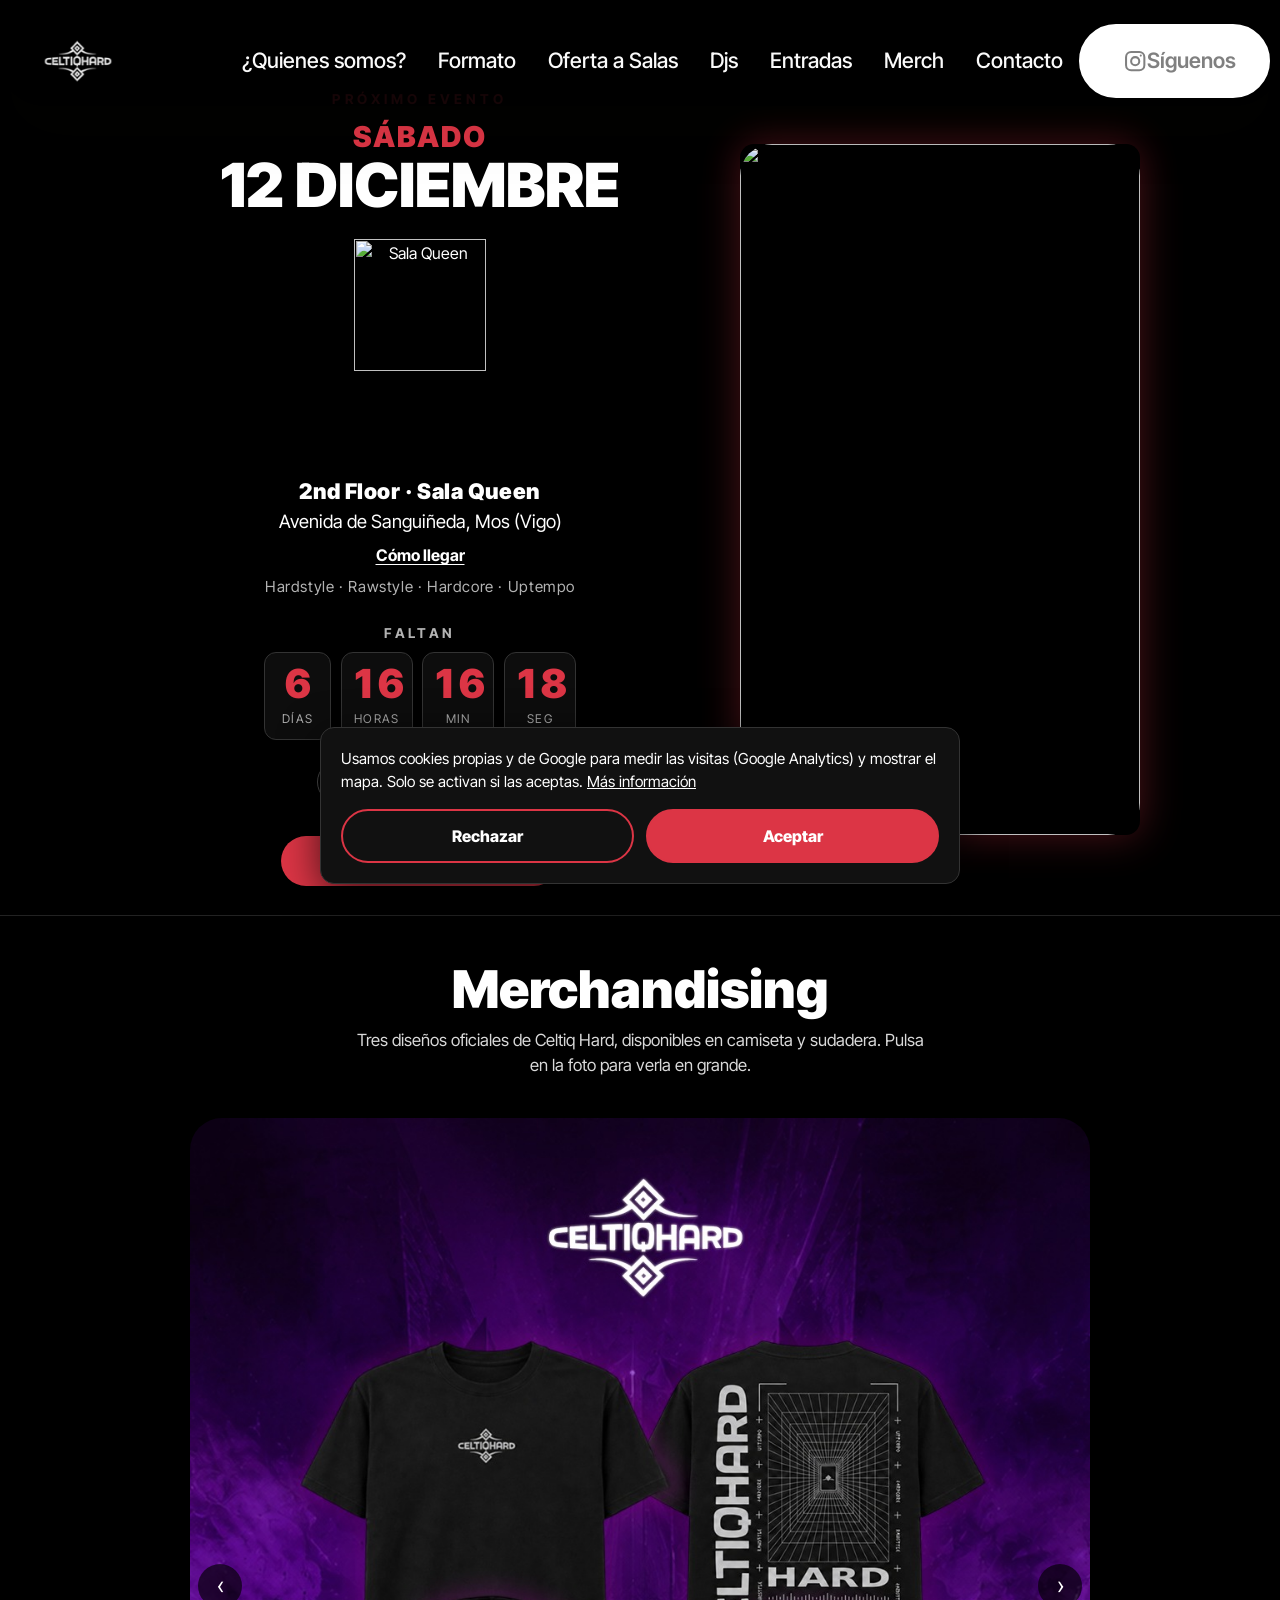
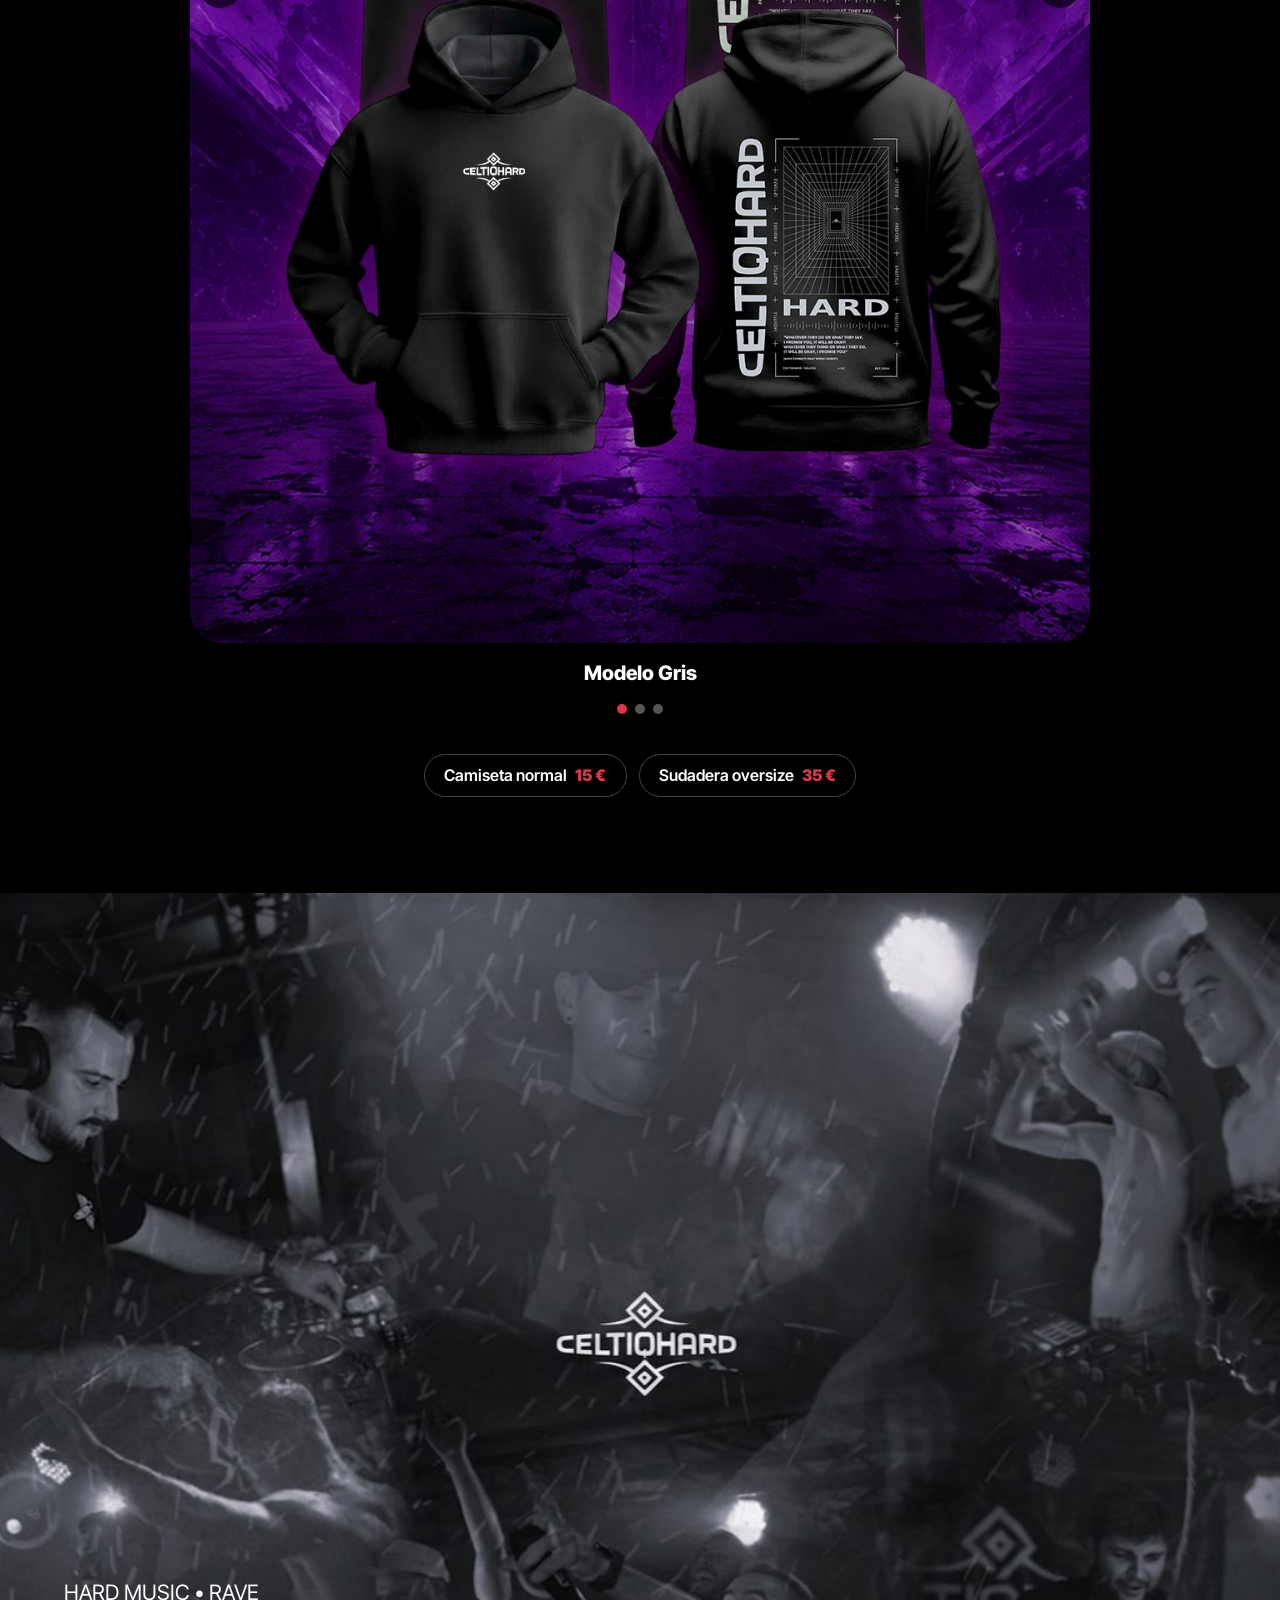
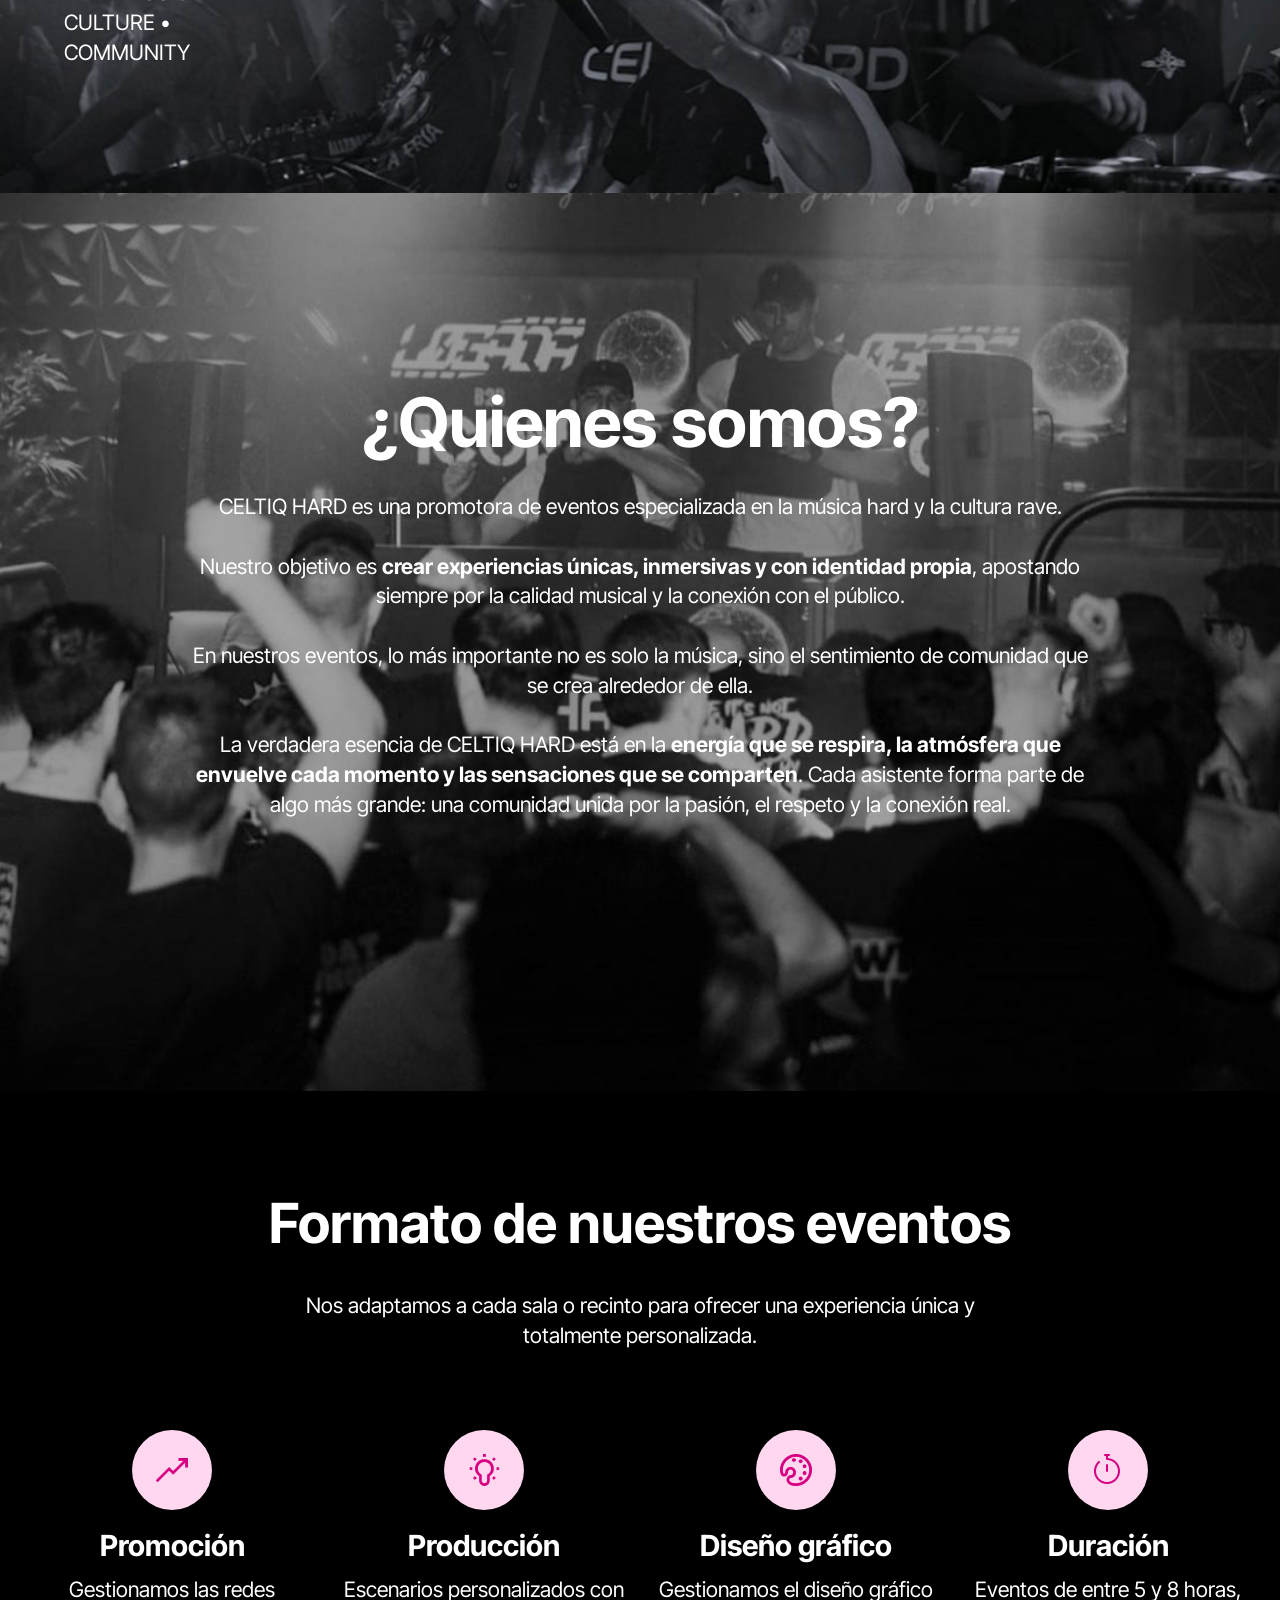
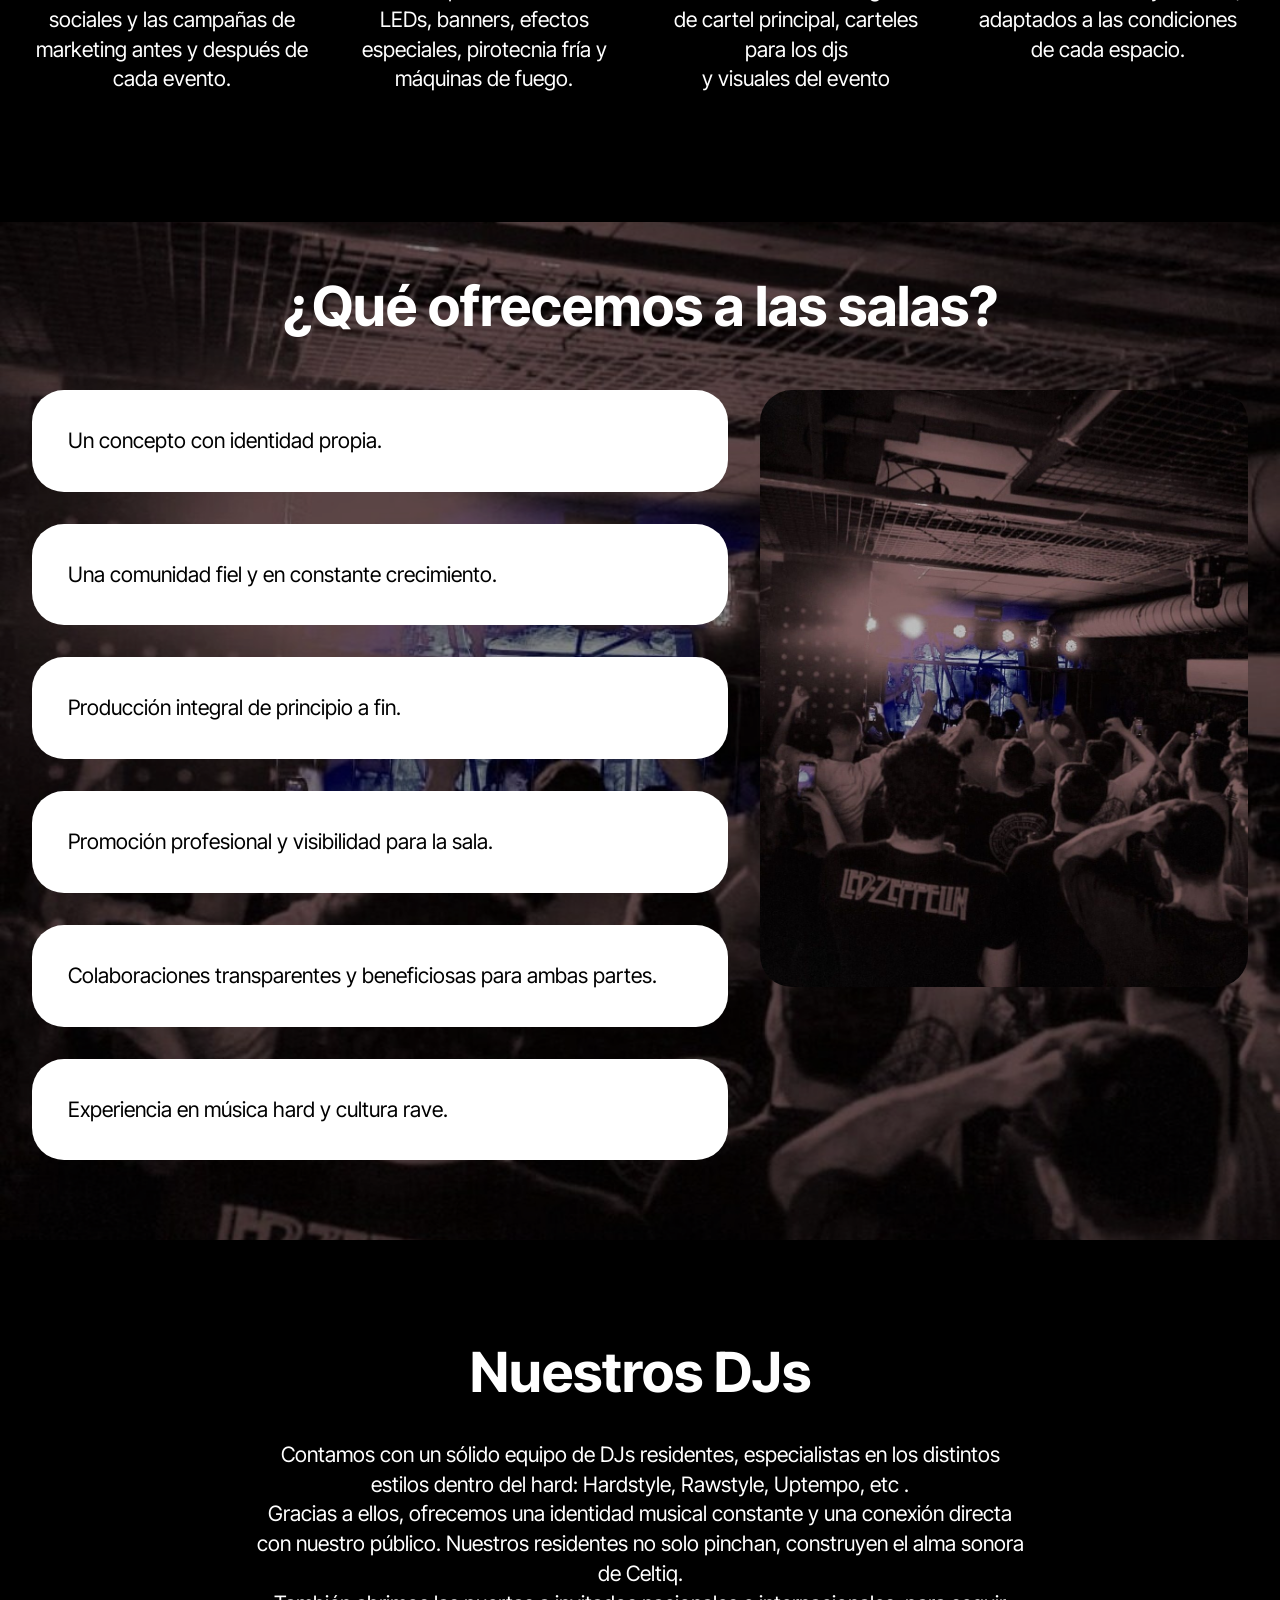
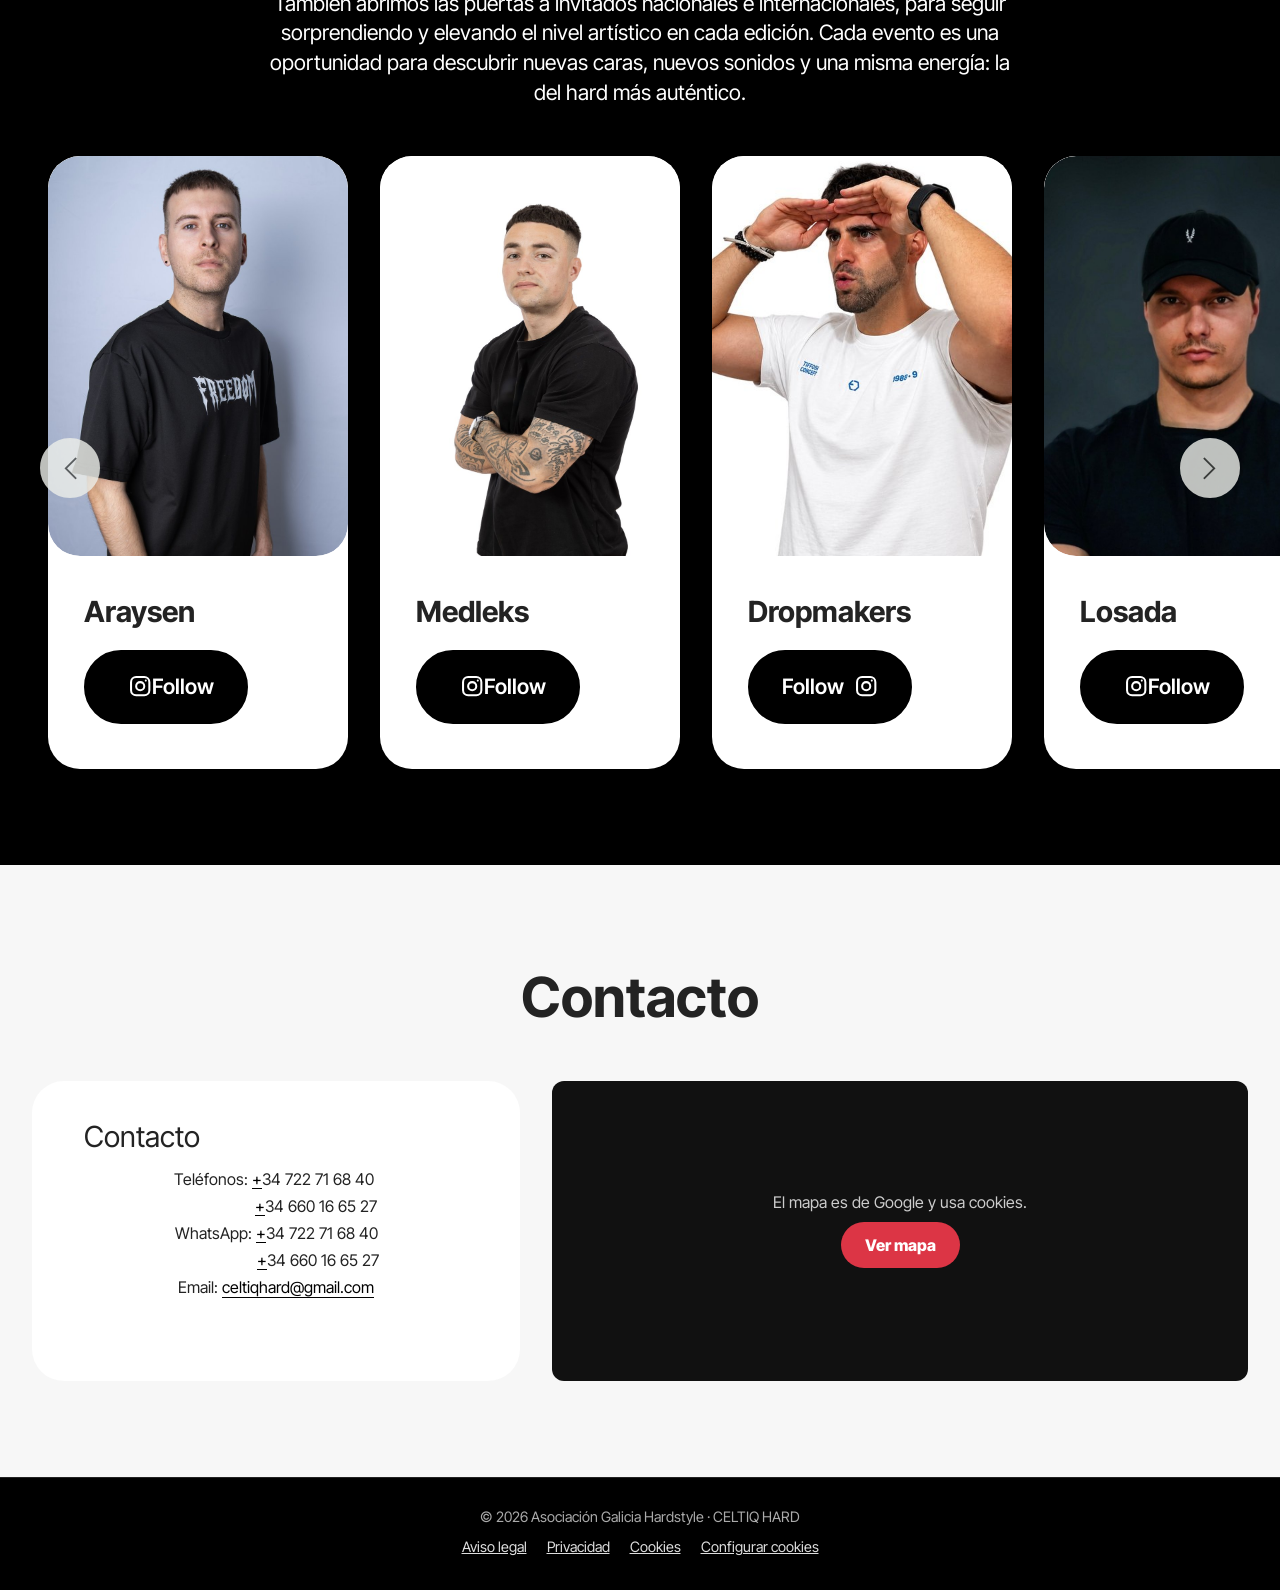
==== commit 670b24a5: "Add files via upload" ====
--- a/index.html
+++ b/index.html
@@ -147,17 +147,23 @@
 #entradas .btn-entradas:focus-visible{outline:3px solid #fff;outline-offset:4px}
 /* ===== FIN SECCIÓN ENTRADAS ===== */
 
-/* ===== LUGAR SECRETO (NUEVO) ===== */
-#entradas .evento-secreto{margin:0 auto 2rem;max-width:30rem}
-#entradas .secreto-fila{display:flex;justify-content:center;align-items:center;gap:.75rem;margin:0 0 .5rem;font-size:1.2rem}
-#entradas .secreto-etiqueta{font-weight:700;opacity:.85;min-width:4.5rem;text-align:right}
-#entradas .secreto-tapado{position:relative;display:inline-block;color:transparent;background:#1a1a1a;border:1px solid #dc3545;border-radius:4px;padding:0 .4rem;letter-spacing:.05em;overflow:hidden;user-select:none}
-#entradas .secreto-tapado::after{content:"";position:absolute;inset:0;background:linear-gradient(90deg,transparent 0%,rgba(220,53,69,.45) 50%,transparent 100%);transform:translateX(-100%);animation:secretoBrillo 2.8s ease-in-out infinite}
-@keyframes secretoBrillo{to{transform:translateX(100%)}}
-@media (prefers-reduced-motion:reduce){#entradas .secreto-tapado::after{animation:none;display:none}}
-#entradas .secreto-texto{margin:.9rem 0 0;opacity:.75;font-size:1rem}
-#entradas .entradas-pronto{margin:1rem auto 0;max-width:26rem;font-size:.95rem;opacity:.7}
-/* ===== FIN LUGAR SECRETO ===== */
+/* ===== EVENTO SALA QUEEN (NUEVO) ===== */
+#entradas .evento-grid{display:grid;gap:2.5rem;align-items:center;max-width:1000px;margin:0 auto}
+@media (min-width:900px){#entradas .evento-grid{grid-template-columns:1fr minmax(0,400px)}}
+#entradas .evento-dia{color:#dc3545;font-weight:900;font-size:clamp(1.3rem,3.5vw,1.8rem);text-transform:uppercase;letter-spacing:.06em;margin:1rem 0 0}
+#entradas .evento-fecha{margin-top:.2rem;white-space:nowrap;font-size:clamp(2.4rem,10vw,3.8rem)}
+#entradas .evento-sala{margin:1.5rem auto 2rem}
+#entradas .logo-sala{display:block;width:min(220px,60%);height:auto;margin:0 auto 1rem}
+#entradas .evento-lugar{font-size:1.15rem;line-height:1.5;margin:0 0 .75rem;opacity:1}
+#entradas .evento-lugar strong{font-size:1.35rem;font-weight:900;letter-spacing:.02em}
+#entradas .evento-mapa{display:inline-block;color:#fff;font-weight:700;text-decoration:underline;text-underline-offset:3px}
+#entradas .evento-mapa:hover{color:#ff6b78}
+#entradas .evento-estilos{margin:1rem 0 0;font-size:.95rem;opacity:.7;letter-spacing:.04em}
+#entradas .evento-cartel{display:block;max-width:400px;margin:0 auto;border-radius:14px;overflow:hidden;box-shadow:0 0 40px rgba(220,53,69,.35);transition:transform .2s}
+#entradas .evento-cartel:hover{transform:scale(1.02)}
+#entradas .evento-cartel img{display:block;width:100%;height:auto}
+#entradas .evento-mapa:focus-visible,#entradas .evento-cartel:focus-visible{outline:3px solid #fff;outline-offset:4px}
+/* ===== FIN EVENTO SALA QUEEN ===== */
 
 /* ===== CARRUSEL DJs (NUEVO) ===== */
 #features017-1k .embla__viewport{overflow-x:auto;scroll-snap-type:x mandatory;-webkit-overflow-scrolling:touch;scrollbar-width:none}
@@ -324,12 +330,16 @@
 <!-- ===== SECCIÓN ENTRADAS (NUEVO) ===== -->
 <section id="entradas">
   <div class="container">
+    <div class="evento-grid">
+    <div class="evento-info">
     <p class="evento-tag">Próximo evento</p>
+    <p class="evento-dia">Sábado</p>
     <h2 class="evento-fecha">12 DICIEMBRE</h2>
-    <div class="evento-secreto">
-      <p class="secreto-fila"><span class="secreto-etiqueta">Sala</span><span class="secreto-tapado" aria-label="Por desvelar">████████</span></p>
-      <p class="secreto-fila"><span class="secreto-etiqueta">Ciudad</span><span class="secreto-tapado" aria-label="Por desvelar">██████</span></p>
-      <p class="secreto-texto">El lugar se desvela muy pronto. ¿Te atreves a adivinarlo?</p>
+    <div class="evento-sala">
+      <img class="logo-sala" src="img/queen-logo.png" alt="Sala Queen" width="600" height="322">
+      <p class="evento-lugar"><strong>2nd Floor · Sala Queen</strong><br>Avenida de Sanguiñeda, Mos (Vigo)</p>
+      <a class="evento-mapa" href="https://www.google.com/maps/search/?api=1&amp;query=Sala%20Queen%2C%20Avenida%20de%20Sangui%C3%B1eda%2C%20Mos%2C%20Pontevedra" target="_blank" rel="noopener">Cómo llegar</a>
+      <p class="evento-estilos">Hardstyle · Rawstyle · Hardcore · Uptempo</p>
     </div>
     <div class="cuenta-atras" data-objetivo="2026-12-12T23:59:00+01:00" data-fin="¡Ya ha empezado! Nos vemos en la pista." role="timer" aria-label="Cuenta atrás para el evento">
       <p class="cuenta-titulo">Faltan</p>
@@ -346,12 +356,16 @@
         Añadir al calendario
       </button>
       <div id="calendario-menu" class="calendario-menu" hidden>
-        <a href="https://calendar.google.com/calendar/render?action=TEMPLATE&amp;text=CELTIQ%20HARD%20%E2%80%94%20Pr%C3%B3ximo%20evento&amp;dates=20261212T225900Z/20261213T050000Z&amp;location=Lugar%20por%20desvelar&amp;details=Hardstyle%2C%20Rawstyle%20y%20Uptempo.%20El%20lugar%20se%20anunciar%C3%A1%20en%20https%3A//www.instagram.com/celtiqhard/" target="_blank" rel="noopener">Google Calendar (Android)</a>
+        <a href="https://calendar.google.com/calendar/render?action=TEMPLATE&amp;text=CELTIQ%20HARD%20en%20Sala%20Queen&amp;dates=20261212T225900Z/20261213T050000Z&amp;location=Sala%20Queen%20%282nd%20Floor%29%2C%20Avenida%20de%20Sangui%C3%B1eda%2C%20Mos%2C%20Pontevedra&amp;details=Hardstyle%2C%20Rawstyle%2C%20Hardcore%20y%20Uptempo.%20Entradas%3A%20https%3A//www.entradasqueen.com/es/sala-queen/celtiq-hard/" target="_blank" rel="noopener">Google Calendar (Android)</a>
         <a href="evento.ics">iPhone, Outlook y otros</a>
       </div>
     </div>
-    <a class="btn-entradas" href="https://www.instagram.com/celtiqhard/" target="_blank" rel="noopener">Entérate el primero</a>
-    <p class="entradas-pronto">Entradas a la venta muy pronto. Síguenos en Instagram para no perderte el anuncio.</p>
+    <a class="btn-entradas" href="https://www.entradasqueen.com/es/sala-queen/celtiq-hard/" target="_blank" rel="noopener">Comprar entradas</a>
+    </div>
+    <a class="evento-cartel" href="img/cartel-queen.jpg" target="_blank" rel="noopener">
+      <img src="img/cartel-queen.jpg" alt="Cartel: CELTIQ HARD 360º, sábado 12 de diciembre de 2026, 2nd Floor de Sala Queen, Sanguiñeda (Mos)" width="1080" height="1350" loading="lazy">
+    </a>
+    </div>
   </div>
 </section>
 <!-- ===== FIN SECCIÓN ENTRADAS ===== -->
@@ -1116,7 +1130,7 @@
     boton.addEventListener('click', function () {
       if (typeof gtag === 'function') {
         gtag('event', 'clic_comprar_entradas', {
-          evento: '12 diciembre (lugar por desvelar)',
+          evento: 'Sala Queen 12 diciembre',
           link_url: boton.href,
           transport_type: 'beacon'
         });
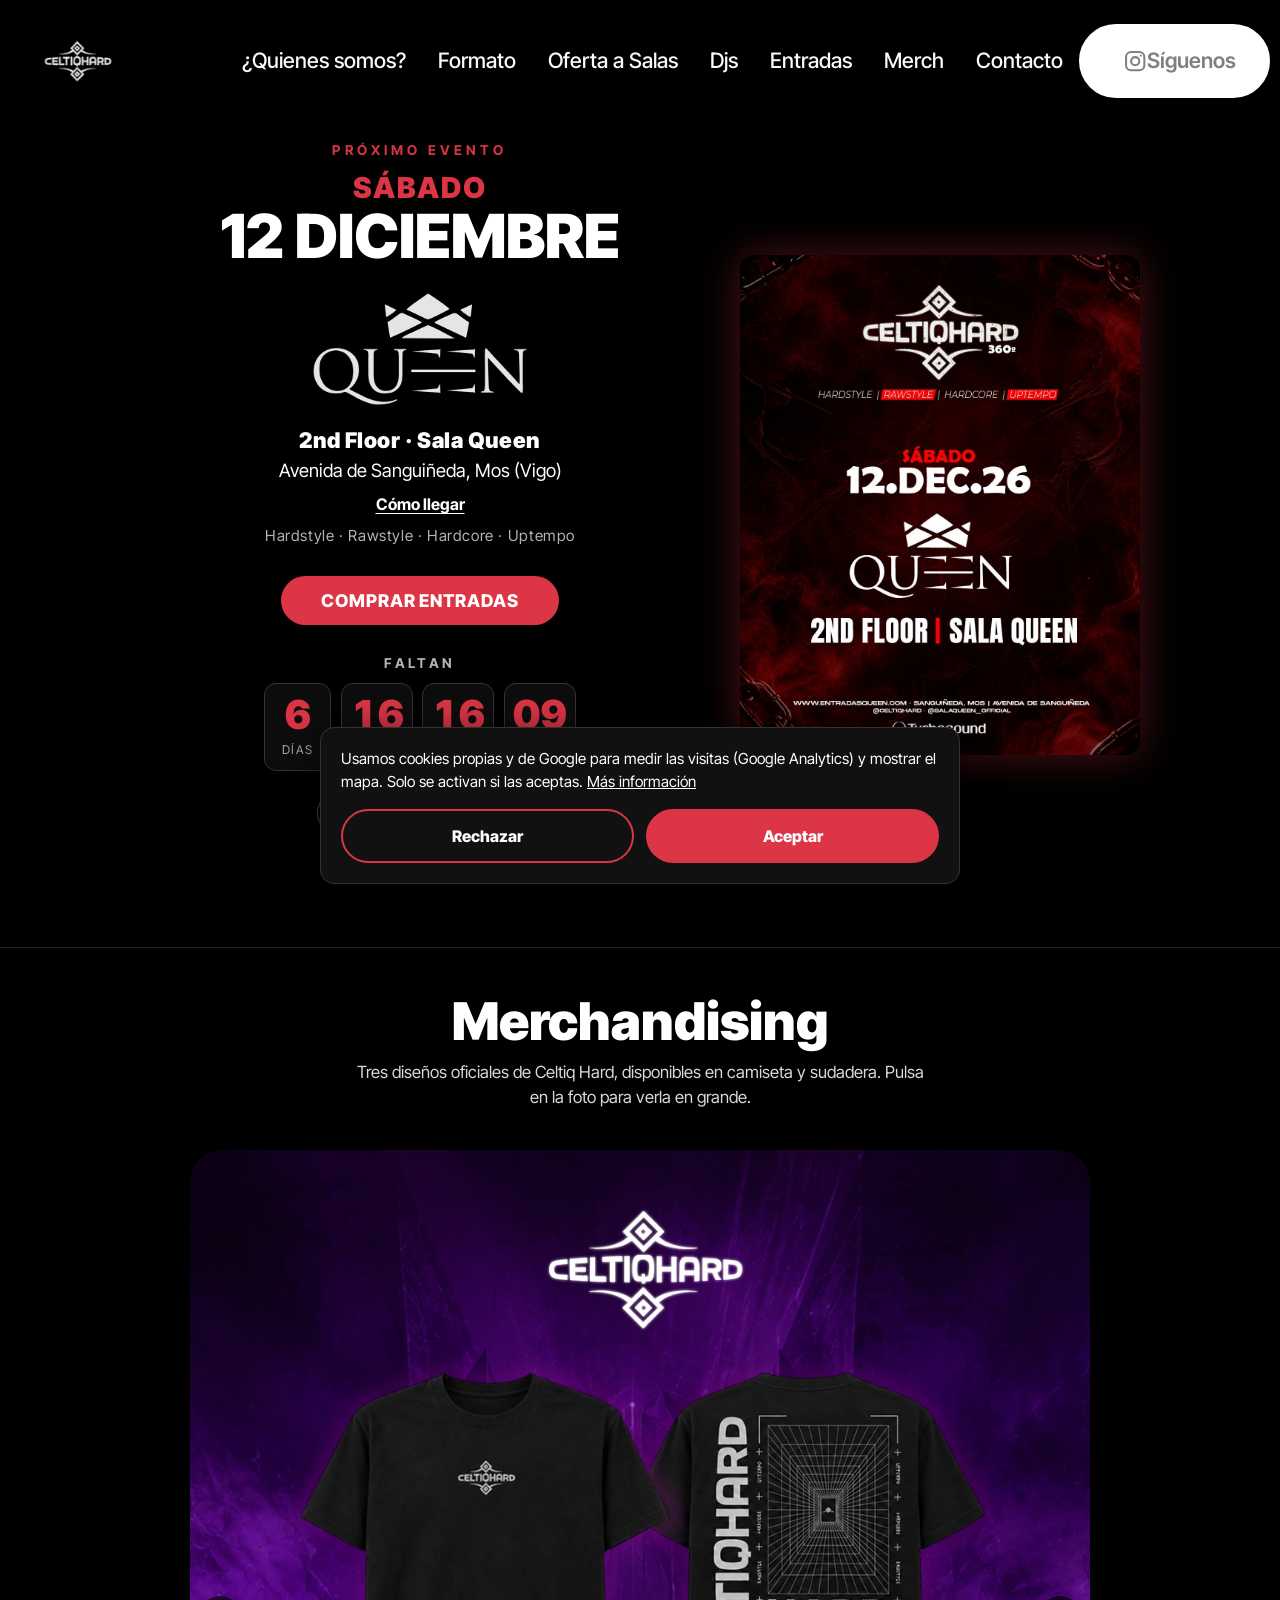
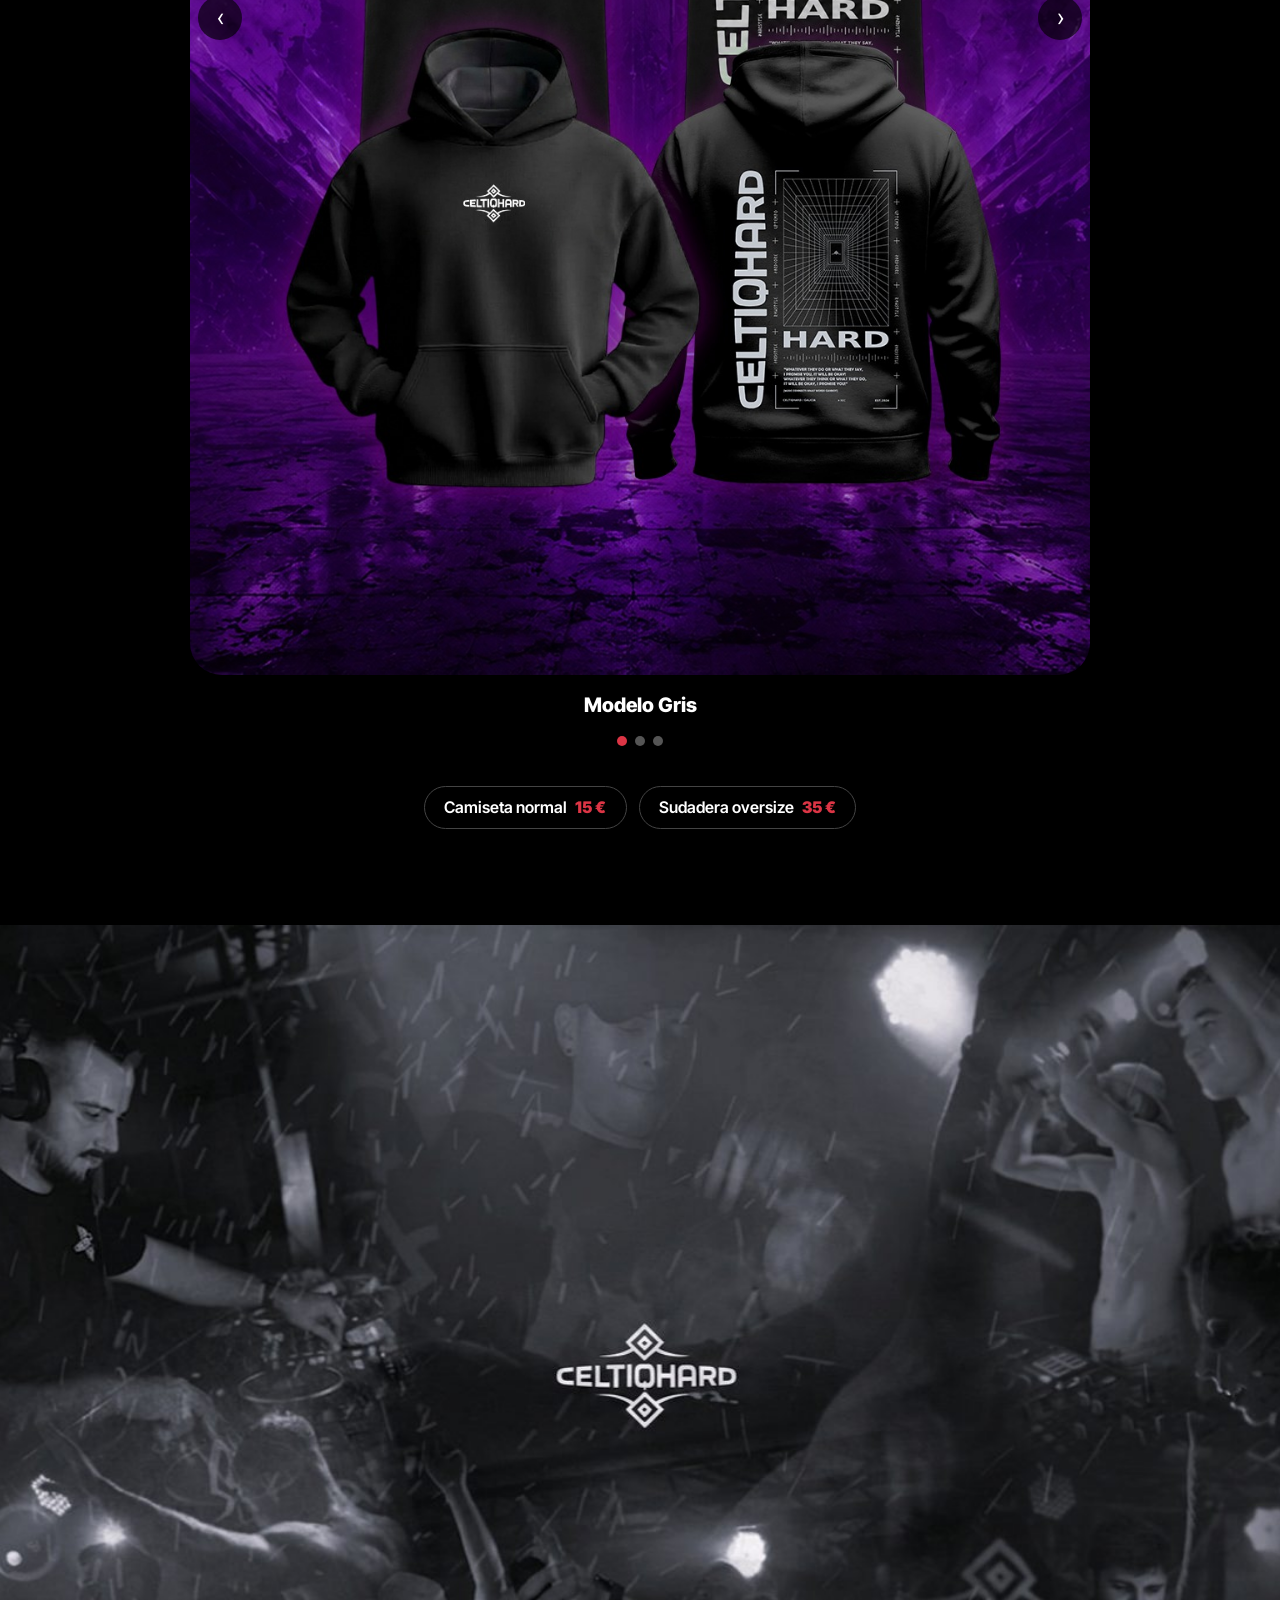
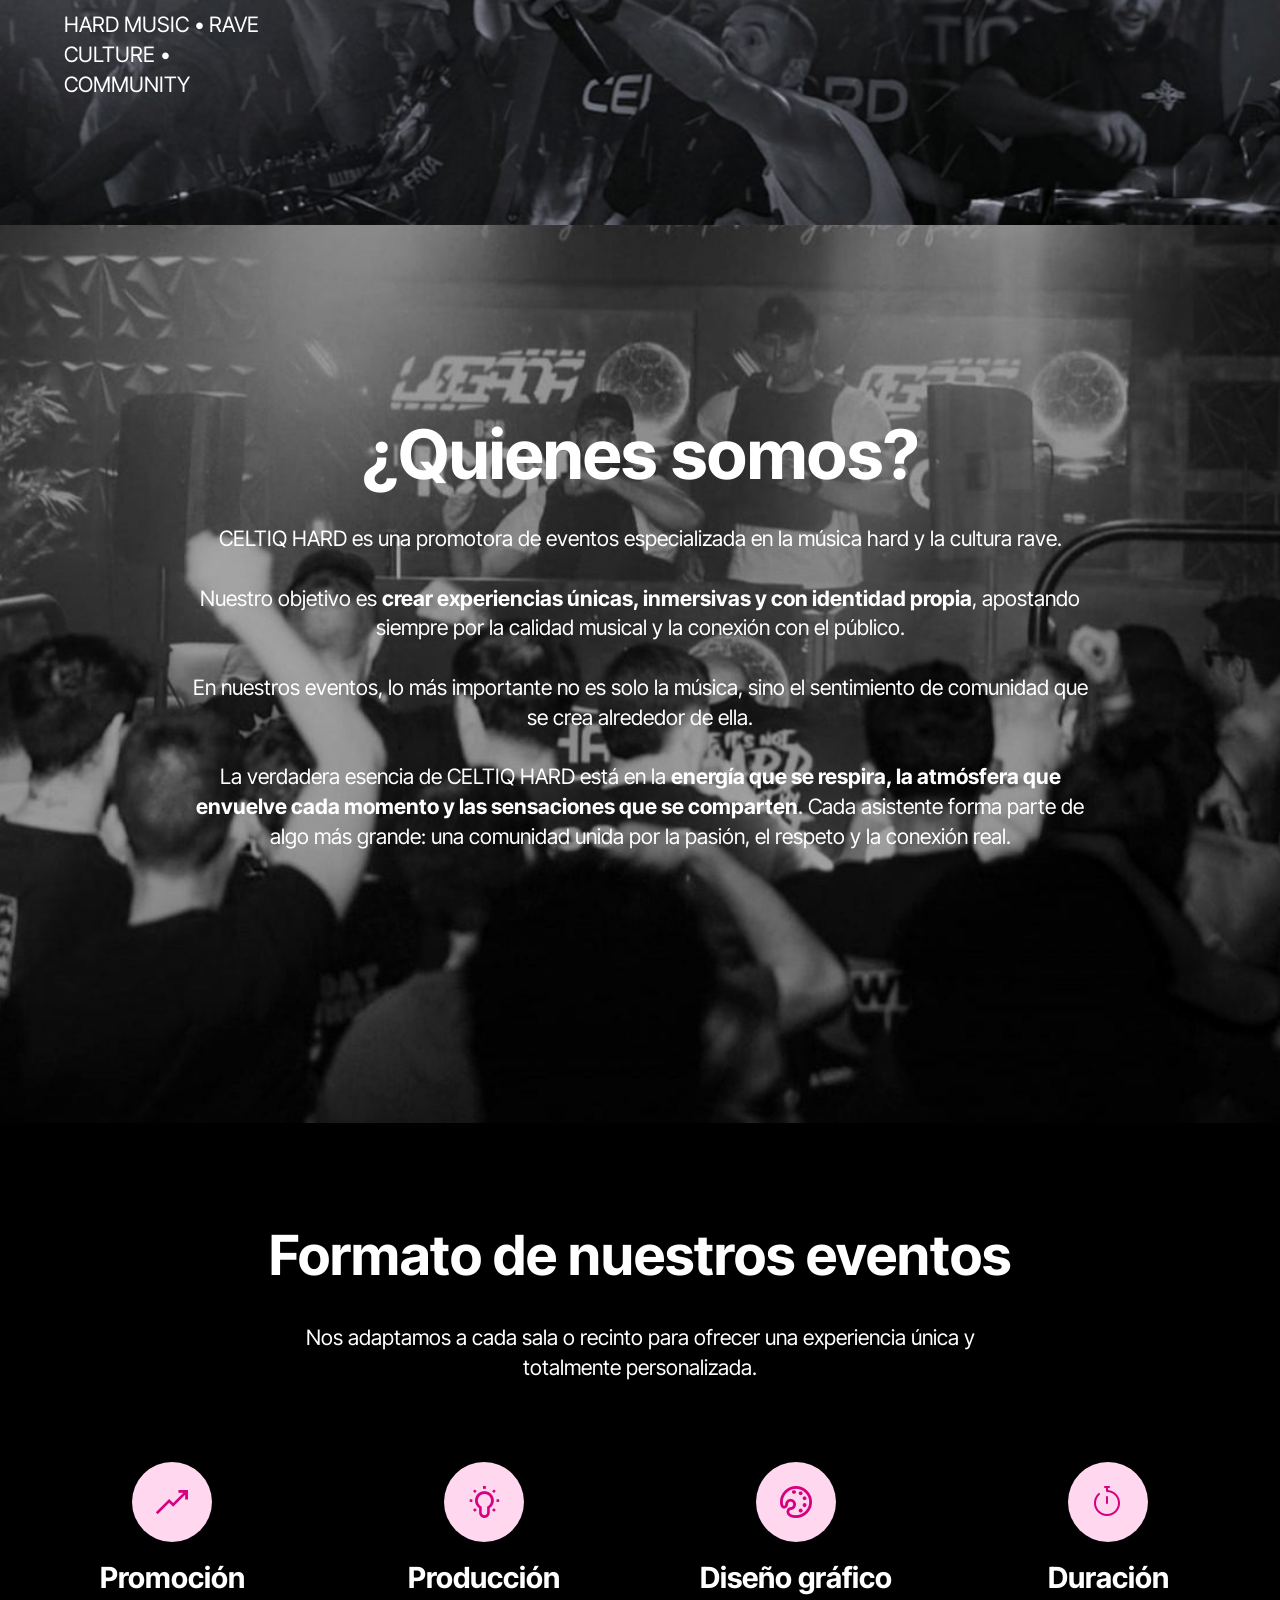
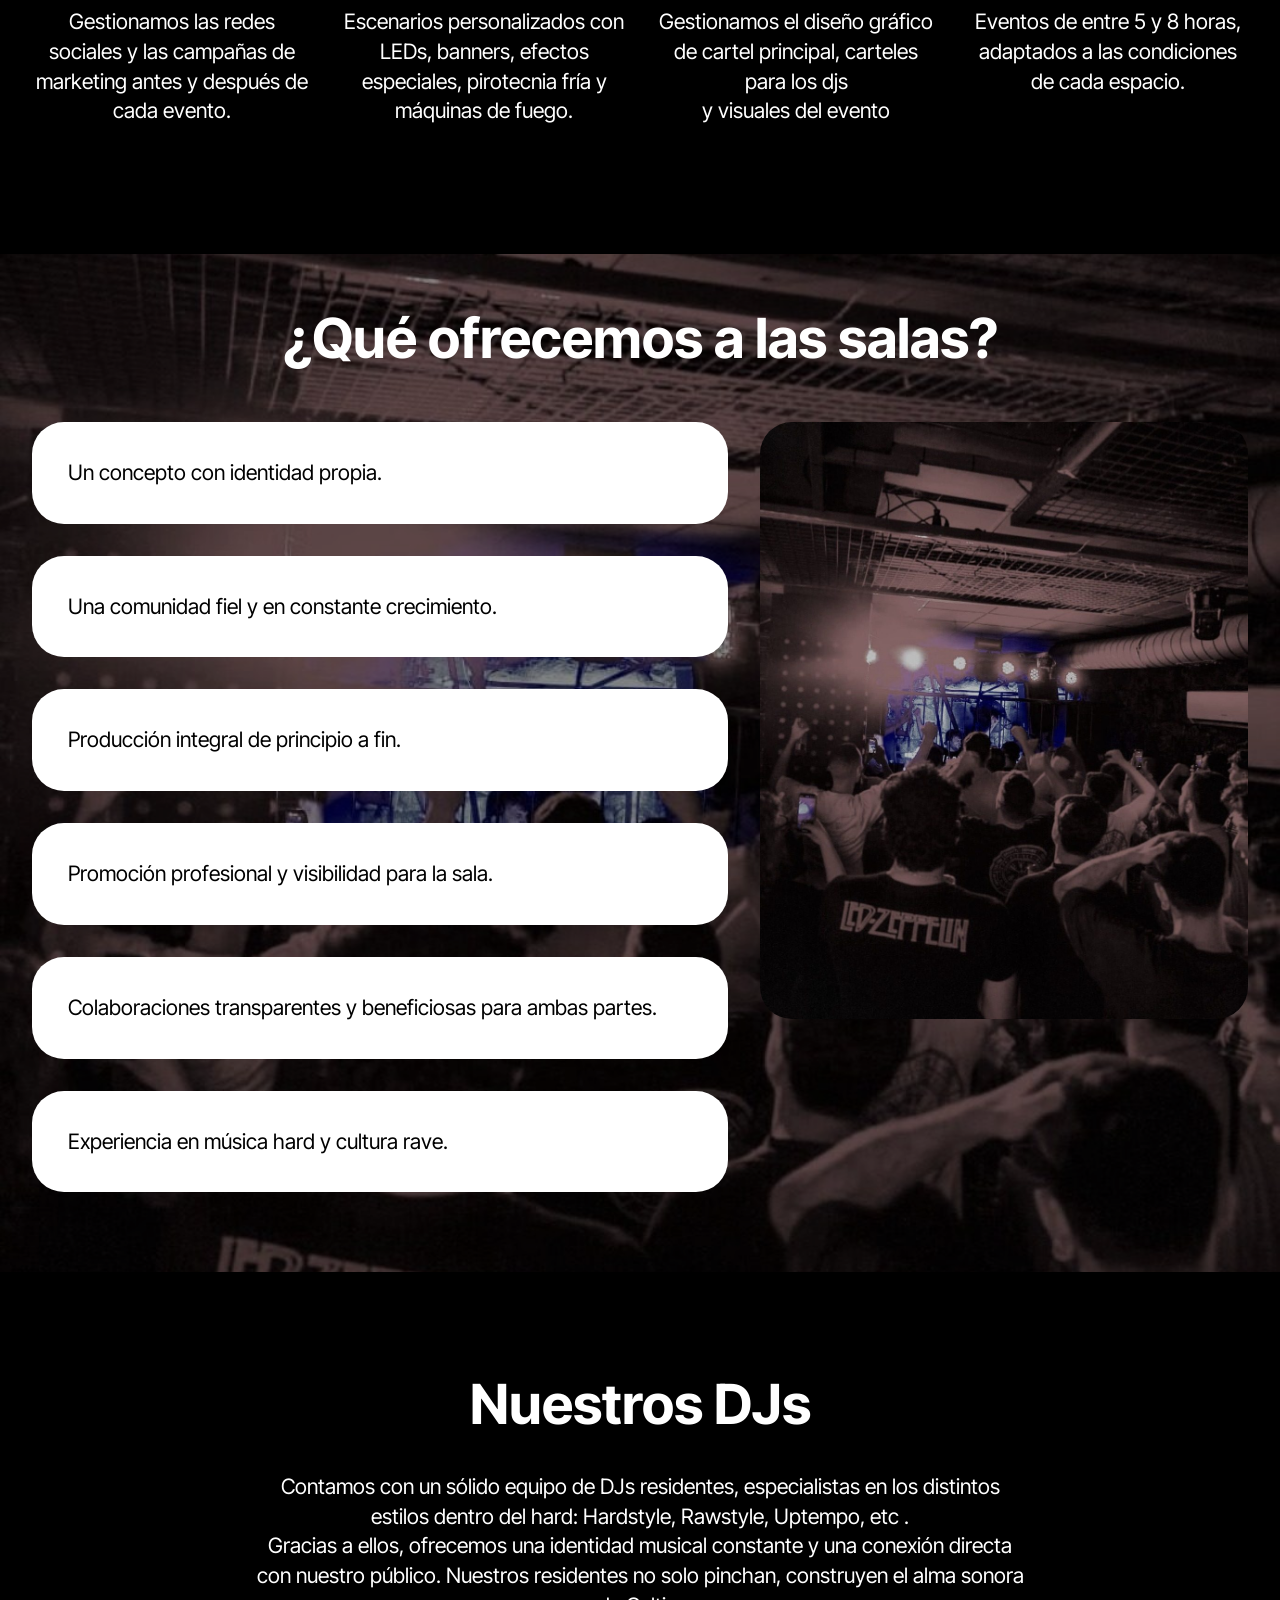
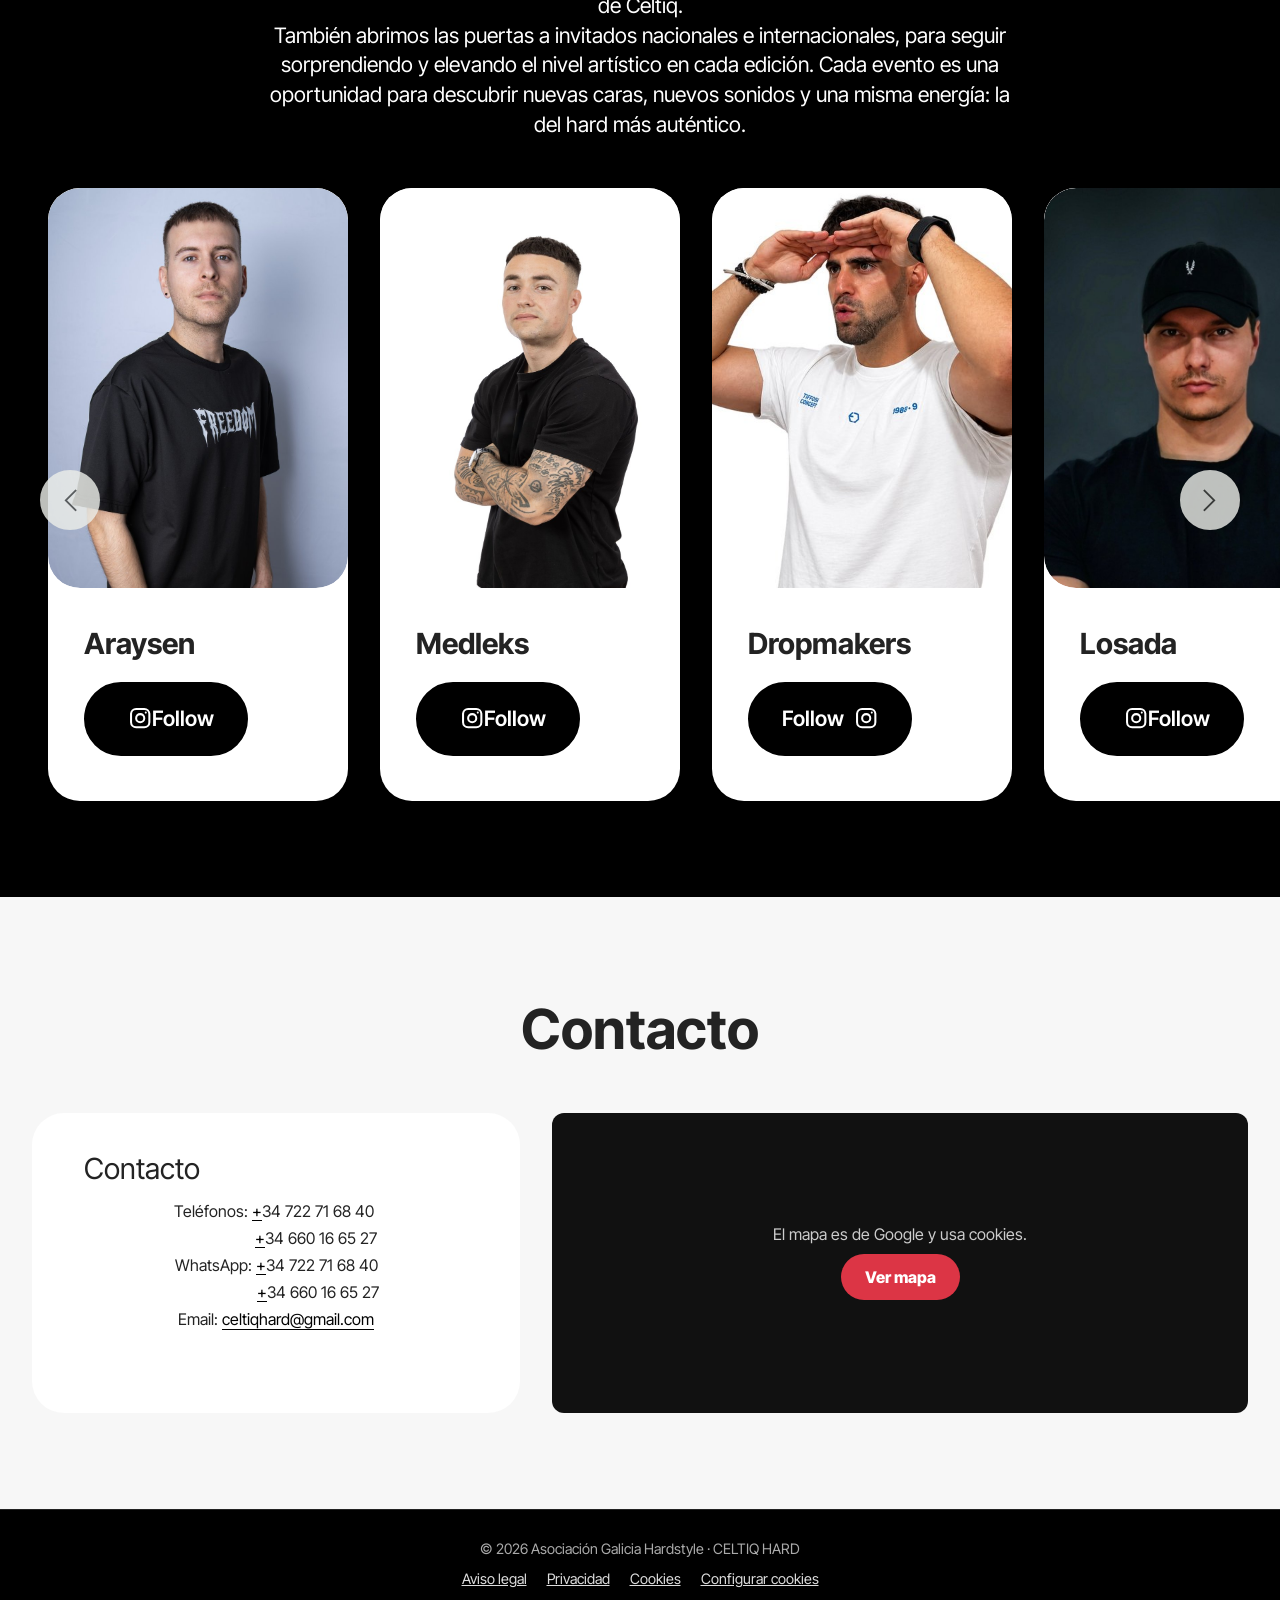
==== commit 9adeb31d: "Add files via upload" ====
--- a/index.html
+++ b/index.html
@@ -4,13 +4,26 @@
 <!-- Added by HTTrack --><meta http-equiv="content-type" content="text/html;charset=utf-8" /><!-- /Added by HTTrack -->
 <head>
   <!-- Site made with Mobirise Website Builder v6.1.12, https://mobirise.com -->
-  <link rel="icon" href="/favicon.ico" sizes>
+  <link rel="icon" href="/favicon.ico" sizes="any">
+  <link rel="icon" href="img/favicon.png" type="image/png">
+  <link rel="apple-touch-icon" href="img/favicon.png">
+  <meta property="og:type" content="website">
+  <meta property="og:site_name" content="CELTIQ HARD">
+  <meta property="og:url" content="https://celtiqhard.com/">
+  <meta property="og:title" content="CELTIQ HARD | Hardstyle, Rawstyle y Uptempo en Galicia">
+  <meta property="og:description" content="Promotora gallega de música hard. Próximo evento: sábado 12 de diciembre en Sala Queen (Mos, Vigo).">
+  <meta property="og:image" content="https://celtiqhard.com/img/og-celtiqhard.jpg?v=2">
+  <meta property="og:image:width" content="1200">
+  <meta property="og:image:height" content="630">
+  <meta property="og:image:alt" content="Logo de CELTIQ HARD">
+  <meta name="twitter:card" content="summary_large_image">
+  <meta name="twitter:image" content="https://celtiqhard.com/img/og-celtiqhard.jpg?v=2">
   <link rel="canonical" href="https://celtiqhard.com/">
   <meta charset="UTF-8">
   <meta http-equiv="X-UA-Compatible" content="IE=edge">
   <meta name="generator" content="Mobirise v6.1.12, mobirise.com">
   <meta name="viewport" content="width=device-width, initial-scale=1, minimum-scale=1">
-  <link rel="shortcut icon" href="img/logo.png" type="image/png">
+  <link rel="shortcut icon" href="img/favicon.png" type="image/png">
   <meta name="robots" content="index,follow">
   <meta name="description" content="CeltiqHard es una promotora gallega especializada en eventos de música electrónica hard, incluyendo Hardstyle, Rawstyle y Uptempo. Organizamos experiencias únicas con artistas nacionales e internacionales, creando una comunidad en constante crecimiento y reuniendo aficionados de toda Galicia en ciudades como Vigo, O Carballiño y Santiago de Compostela.">
   <meta name="keywords" content="Celtiqhard, Celtiq, Hard, Galicia, Hard Galicia, Hardstyle, Raw, Uptempo, Celtic, hard galicia, eventos, discotecas, djs, dj galicia, dj hard galicia" />
@@ -158,6 +171,7 @@
 #entradas .evento-lugar strong{font-size:1.35rem;font-weight:900;letter-spacing:.02em}
 #entradas .evento-mapa{display:inline-block;color:#fff;font-weight:700;text-decoration:underline;text-underline-offset:3px}
 #entradas .evento-mapa:hover{color:#ff6b78}
+#entradas .evento-info > .btn-entradas{margin-bottom:2rem}
 #entradas .evento-estilos{margin:1rem 0 0;font-size:.95rem;opacity:.7;letter-spacing:.04em}
 #entradas .evento-cartel{display:block;max-width:400px;margin:0 auto;border-radius:14px;overflow:hidden;box-shadow:0 0 40px rgba(220,53,69,.35);transition:transform .2s}
 #entradas .evento-cartel:hover{transform:scale(1.02)}
@@ -295,7 +309,7 @@
 			<div class="navbar-brand">
 				<span class="navbar-logo">
 					<a href="index.html#top">
-						<img src="img/logo.png" alt="CELTIQ HARD" style="height: 2.9rem;width:auto">
+						<img src="img/logo.png?v=2" alt="CELTIQ HARD" style="height: 2.9rem;width:auto">
 					</a>
 				</span>
 				<span class="navbar-caption-wrap"><a class="navbar-caption text-white display-4" href="index.html#header05-1"><br><br></a></span>
@@ -341,6 +355,7 @@
       <a class="evento-mapa" href="https://www.google.com/maps/search/?api=1&amp;query=Sala%20Queen%2C%20Avenida%20de%20Sangui%C3%B1eda%2C%20Mos%2C%20Pontevedra" target="_blank" rel="noopener">Cómo llegar</a>
       <p class="evento-estilos">Hardstyle · Rawstyle · Hardcore · Uptempo</p>
     </div>
+    <a class="btn-entradas" href="https://www.entradasqueen.com/es/sala-queen/celtiq-hard/" target="_blank" rel="noopener">Comprar entradas</a>
     <div class="cuenta-atras" data-objetivo="2026-12-12T23:59:00+01:00" data-fin="¡Ya ha empezado! Nos vemos en la pista." role="timer" aria-label="Cuenta atrás para el evento">
       <p class="cuenta-titulo">Faltan</p>
       <div class="cuenta-cajas">
@@ -360,7 +375,6 @@
         <a href="evento.ics">iPhone, Outlook y otros</a>
       </div>
     </div>
-    <a class="btn-entradas" href="https://www.entradasqueen.com/es/sala-queen/celtiq-hard/" target="_blank" rel="noopener">Comprar entradas</a>
     </div>
     <a class="evento-cartel" href="img/cartel-queen.jpg" target="_blank" rel="noopener">
       <img src="img/cartel-queen.jpg" alt="Cartel: CELTIQ HARD 360º, sábado 12 de diciembre de 2026, 2nd Floor de Sala Queen, Sanguiñeda (Mos)" width="1080" height="1350" loading="lazy">
@@ -676,7 +690,7 @@
 						<div class="slide-content">
 							<div class="item-img">
 								<div class="item-wrapper">
-									<img src="djs/medleks.jpg" alt="DJ Medleks" title="" data-slide-to="1" data-bs-slide-to="1">
+									<img src="djs/medleks.jpg?v=2" alt="DJ Medleks" title="" data-slide-to="1" data-bs-slide-to="1">
 								</div>
 							</div>
 							<div class="item-content">
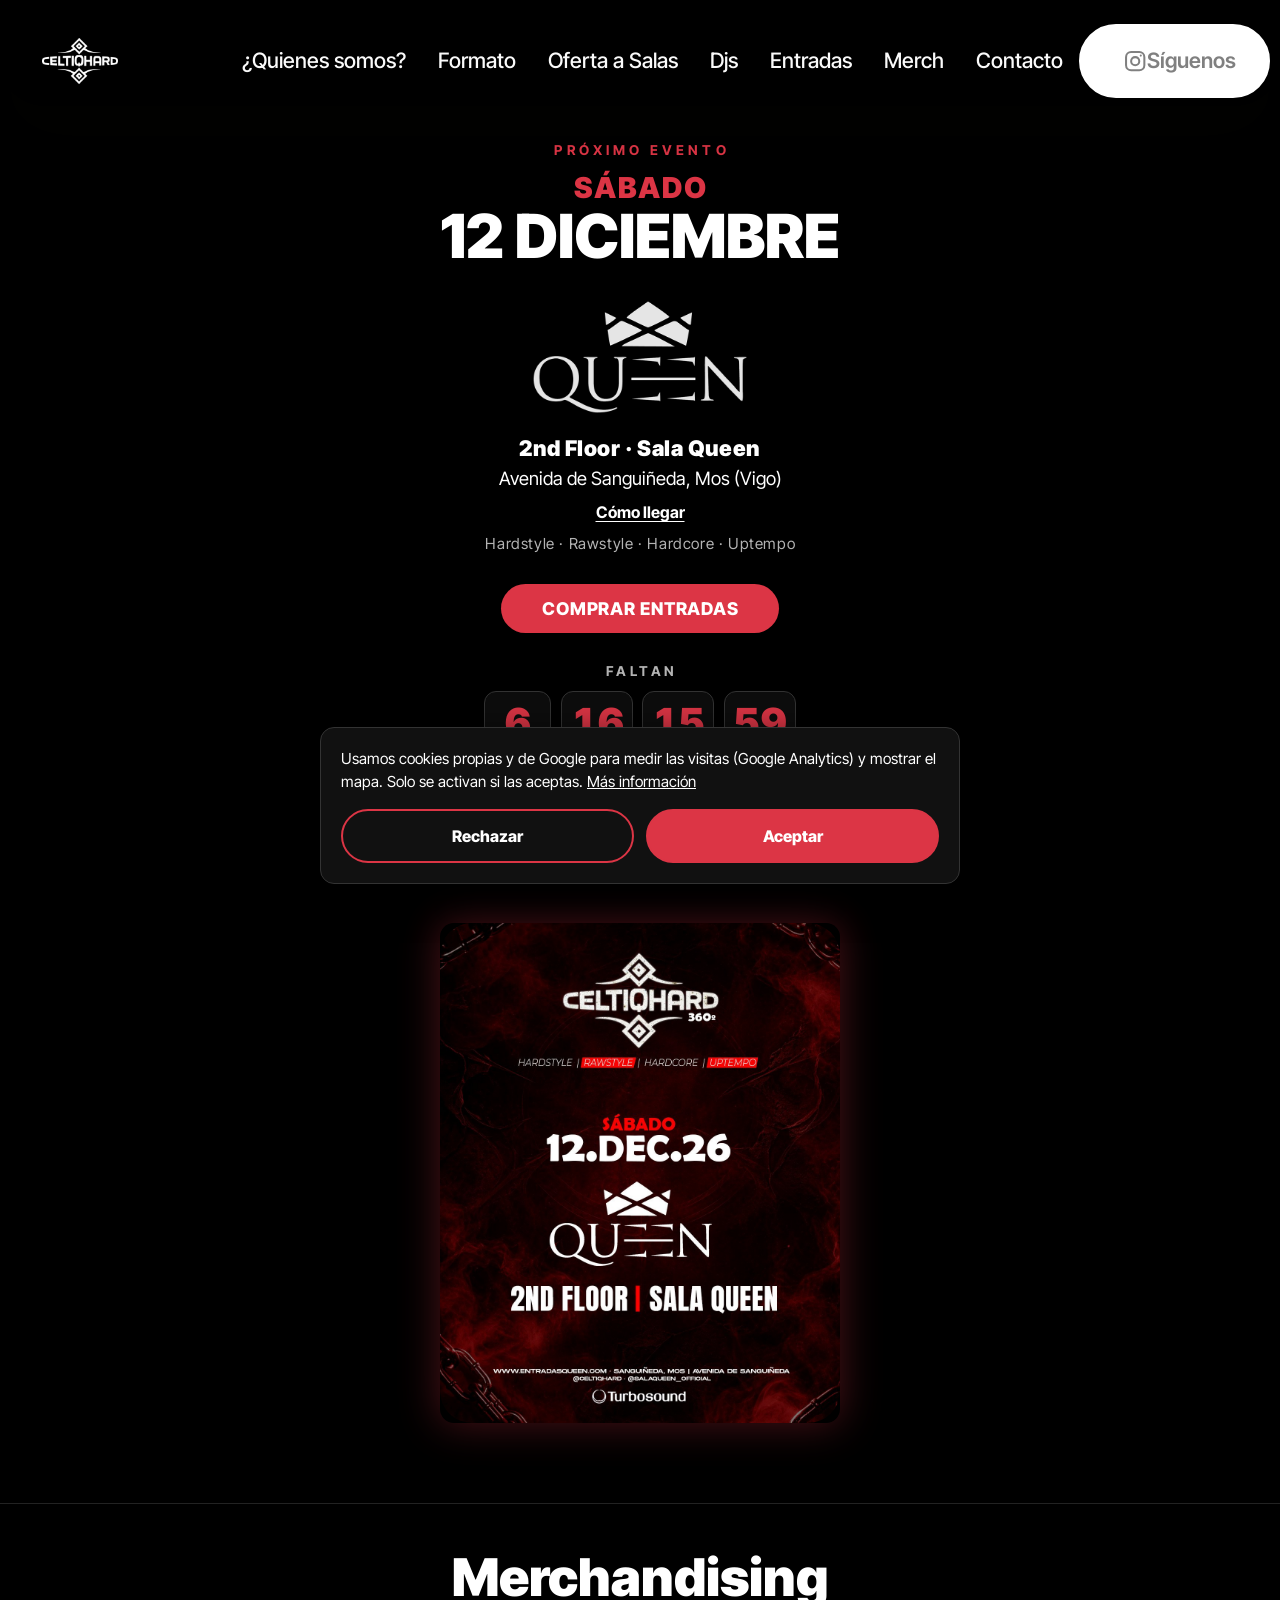
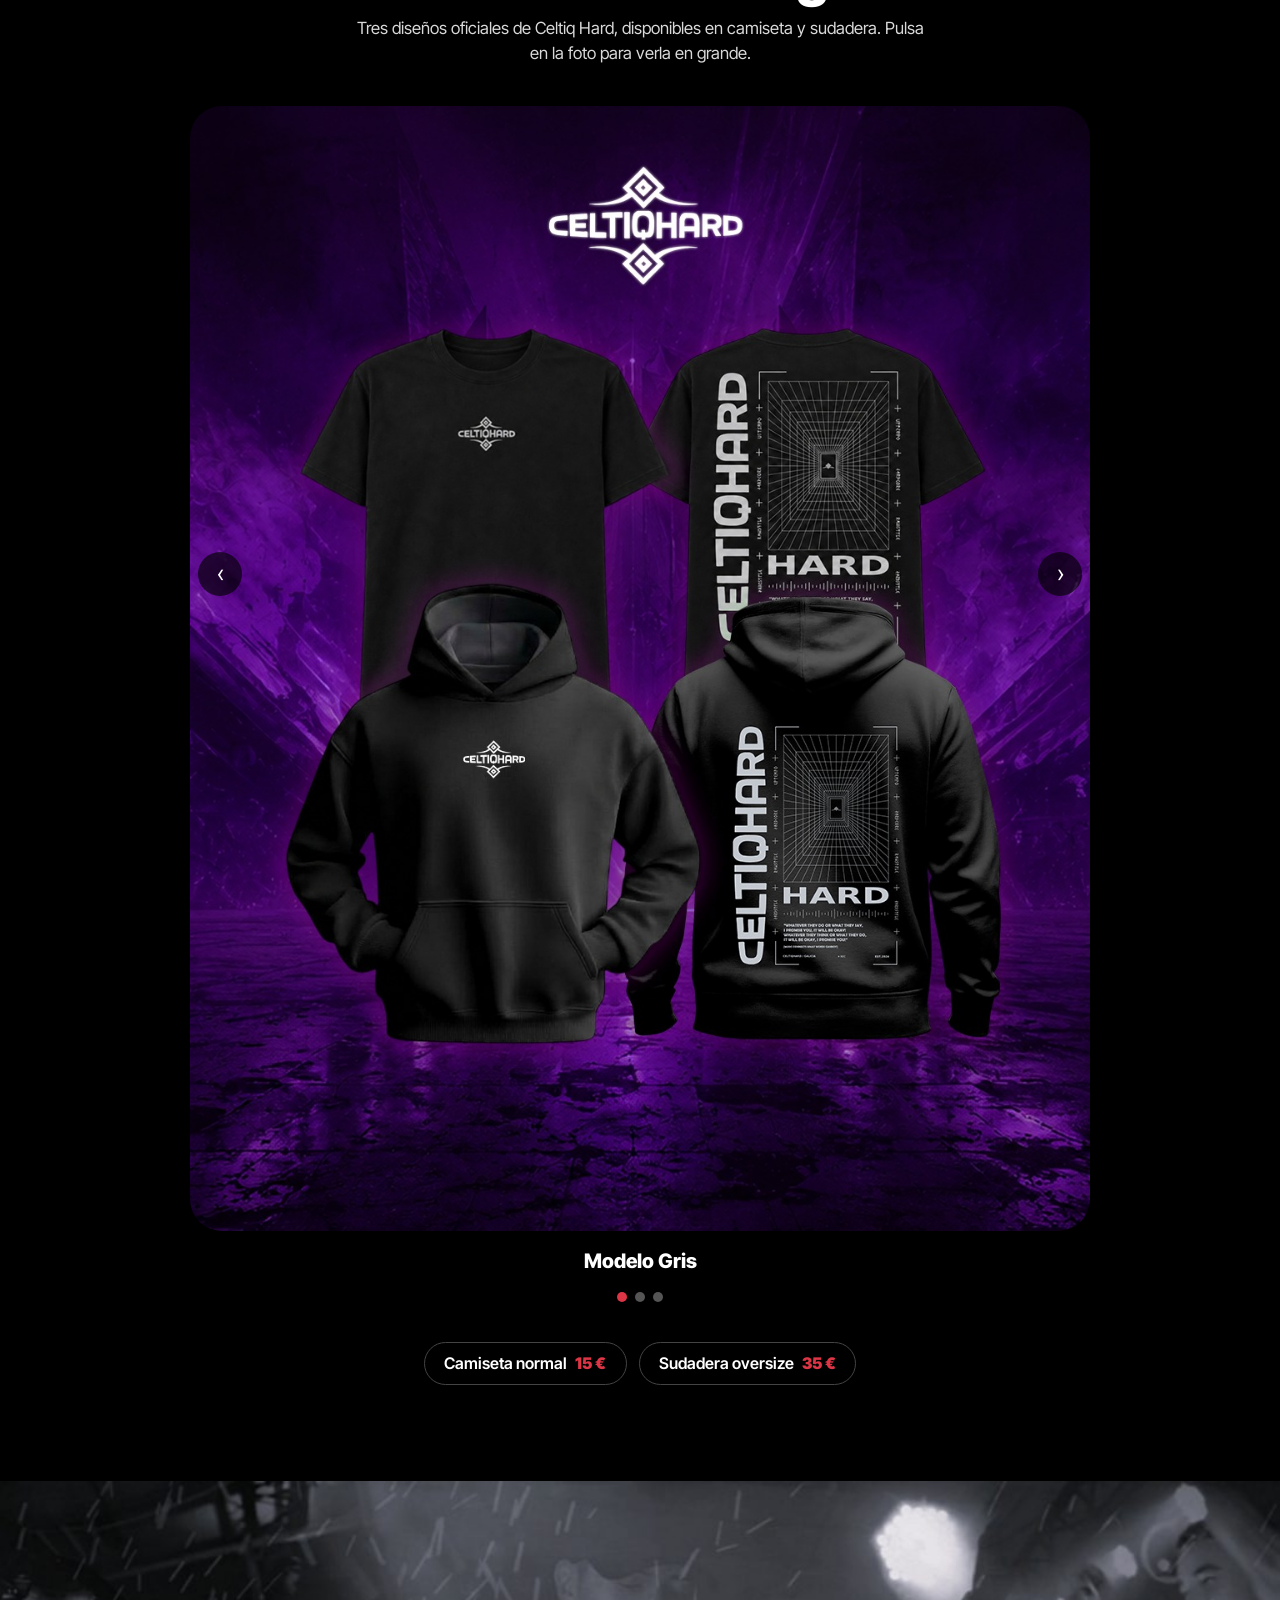
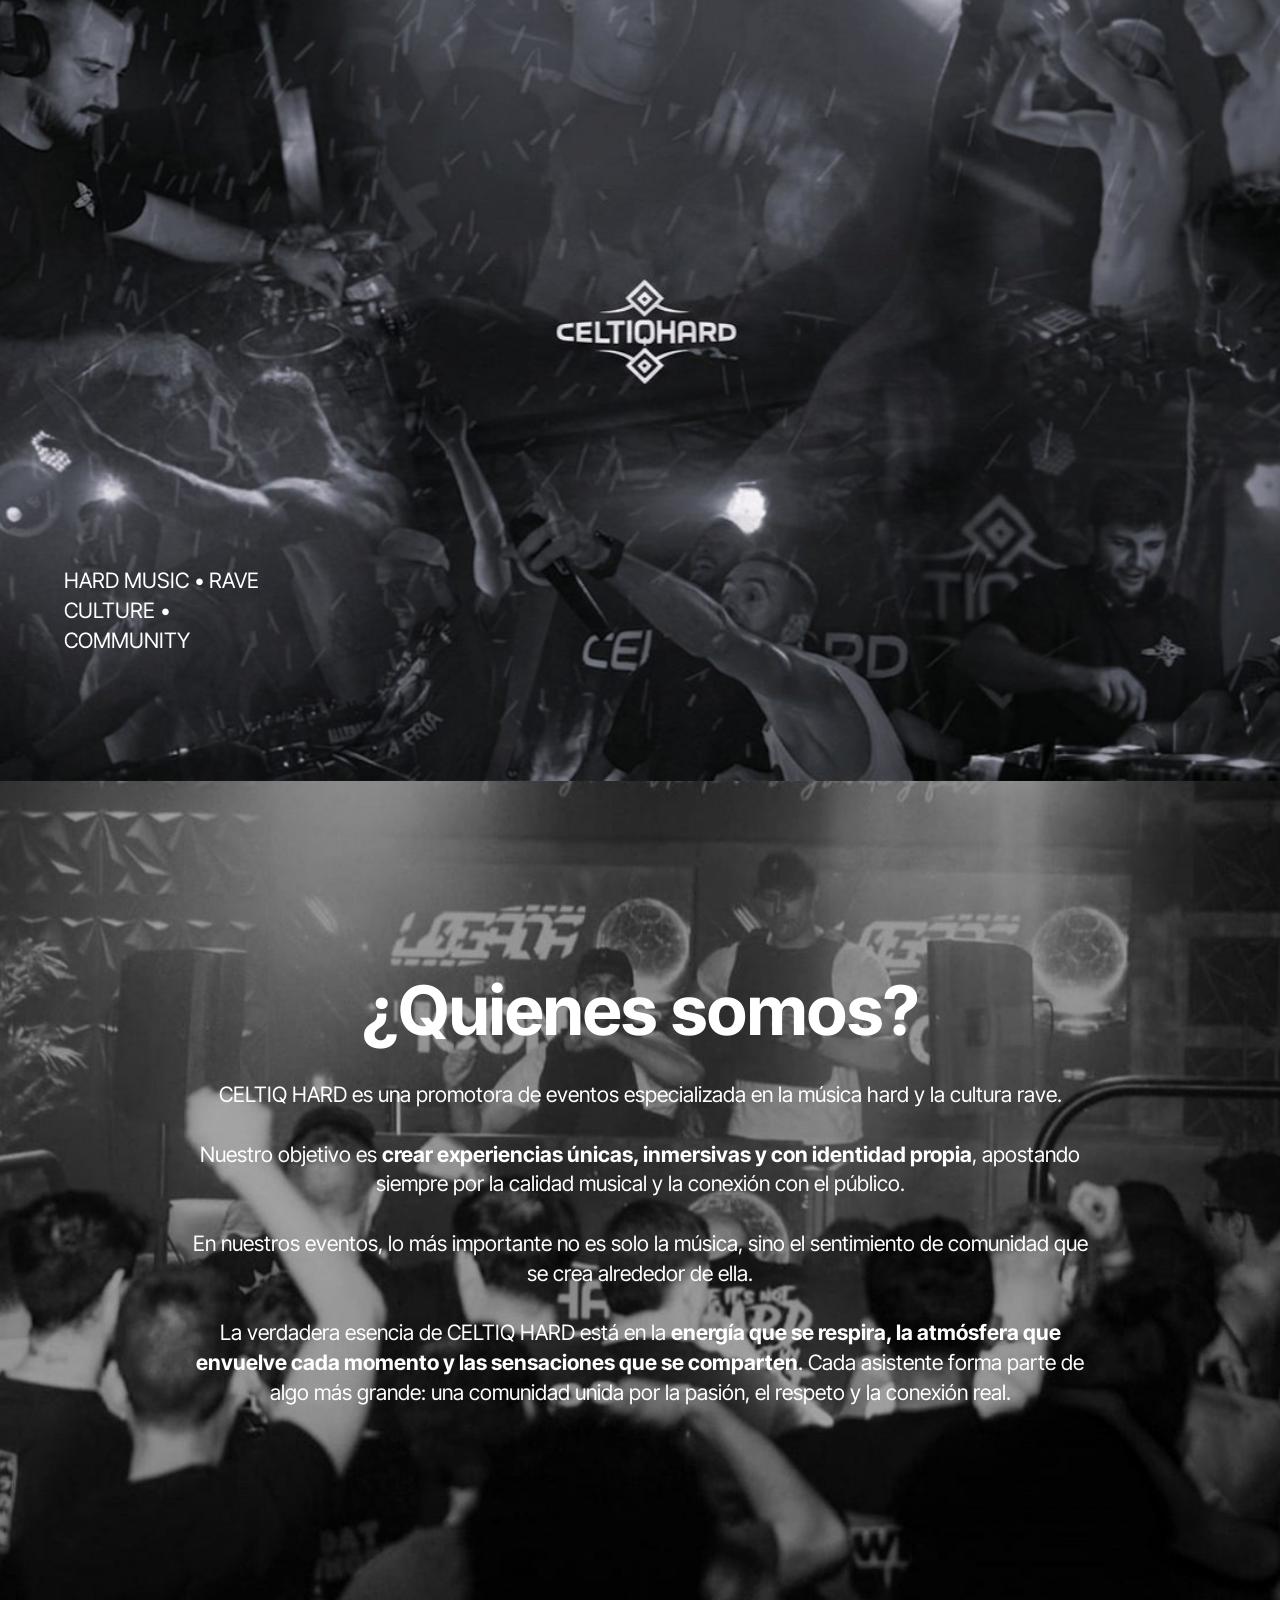
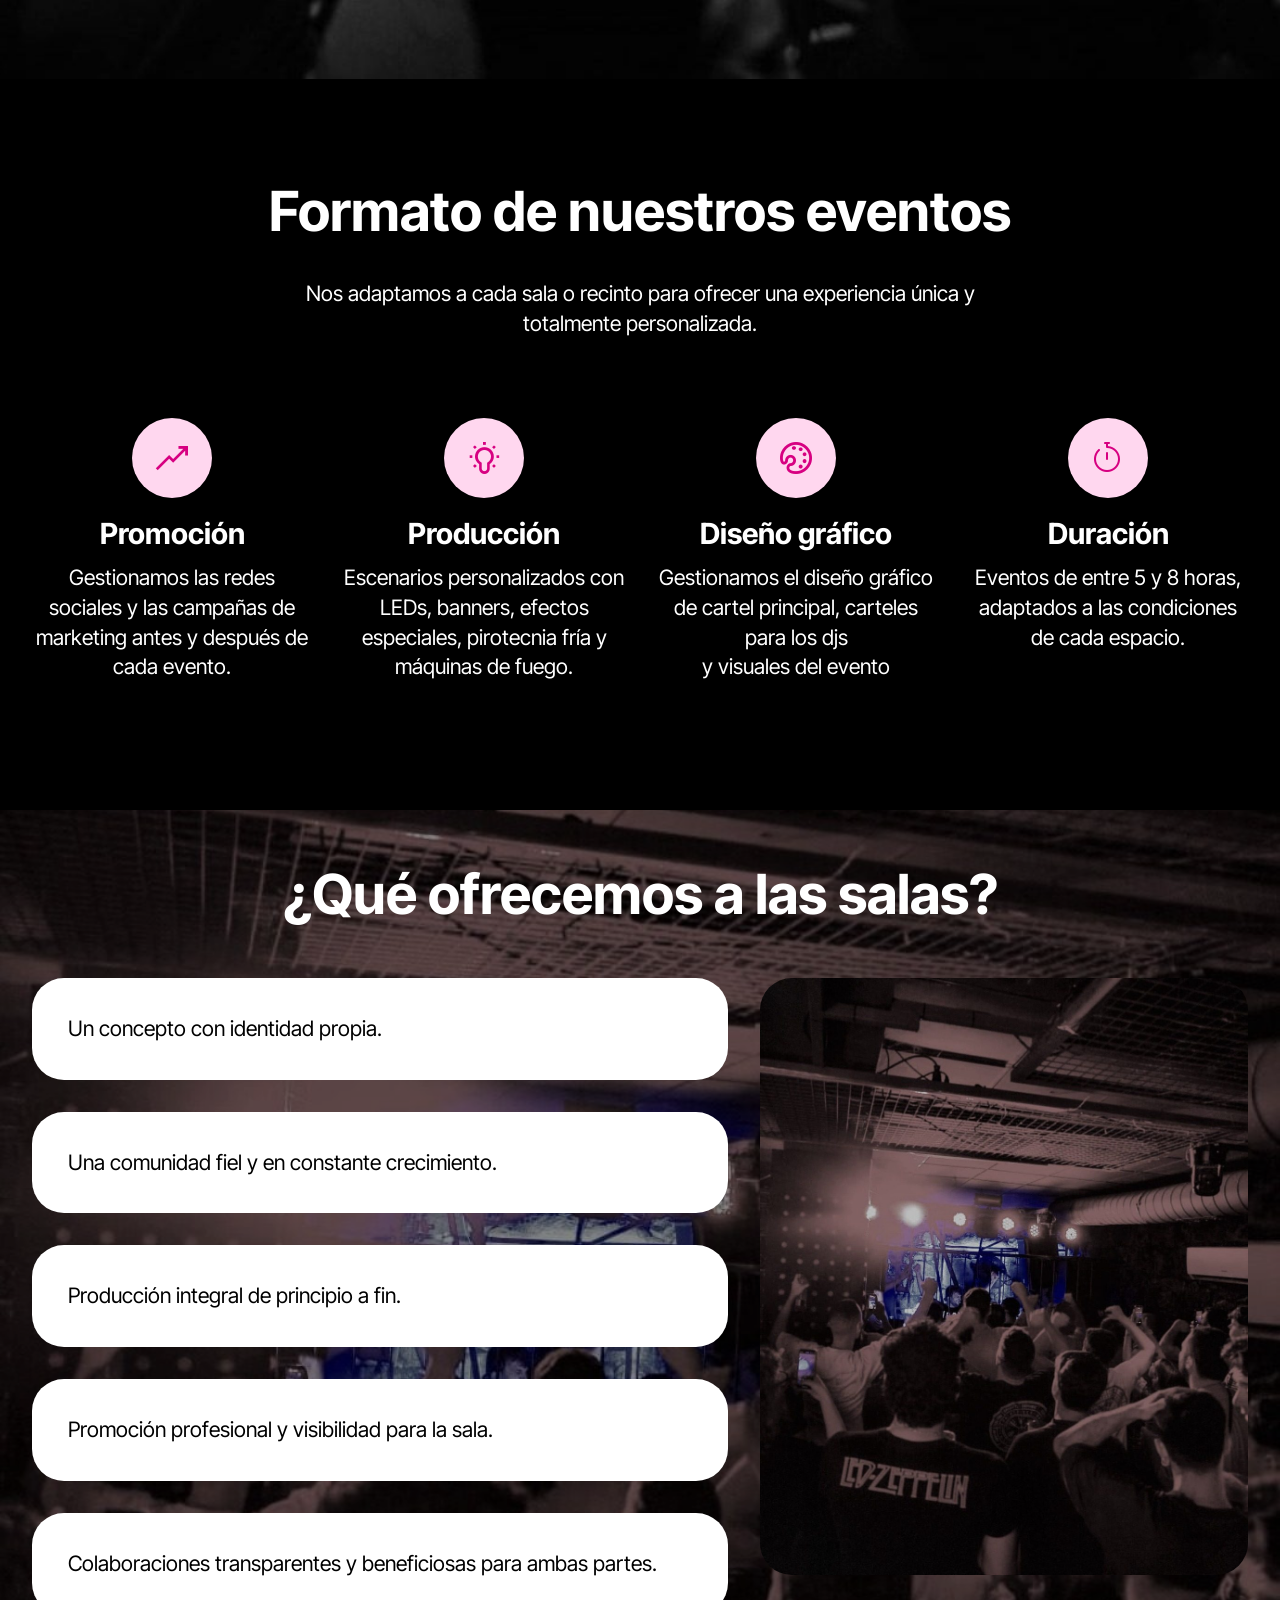
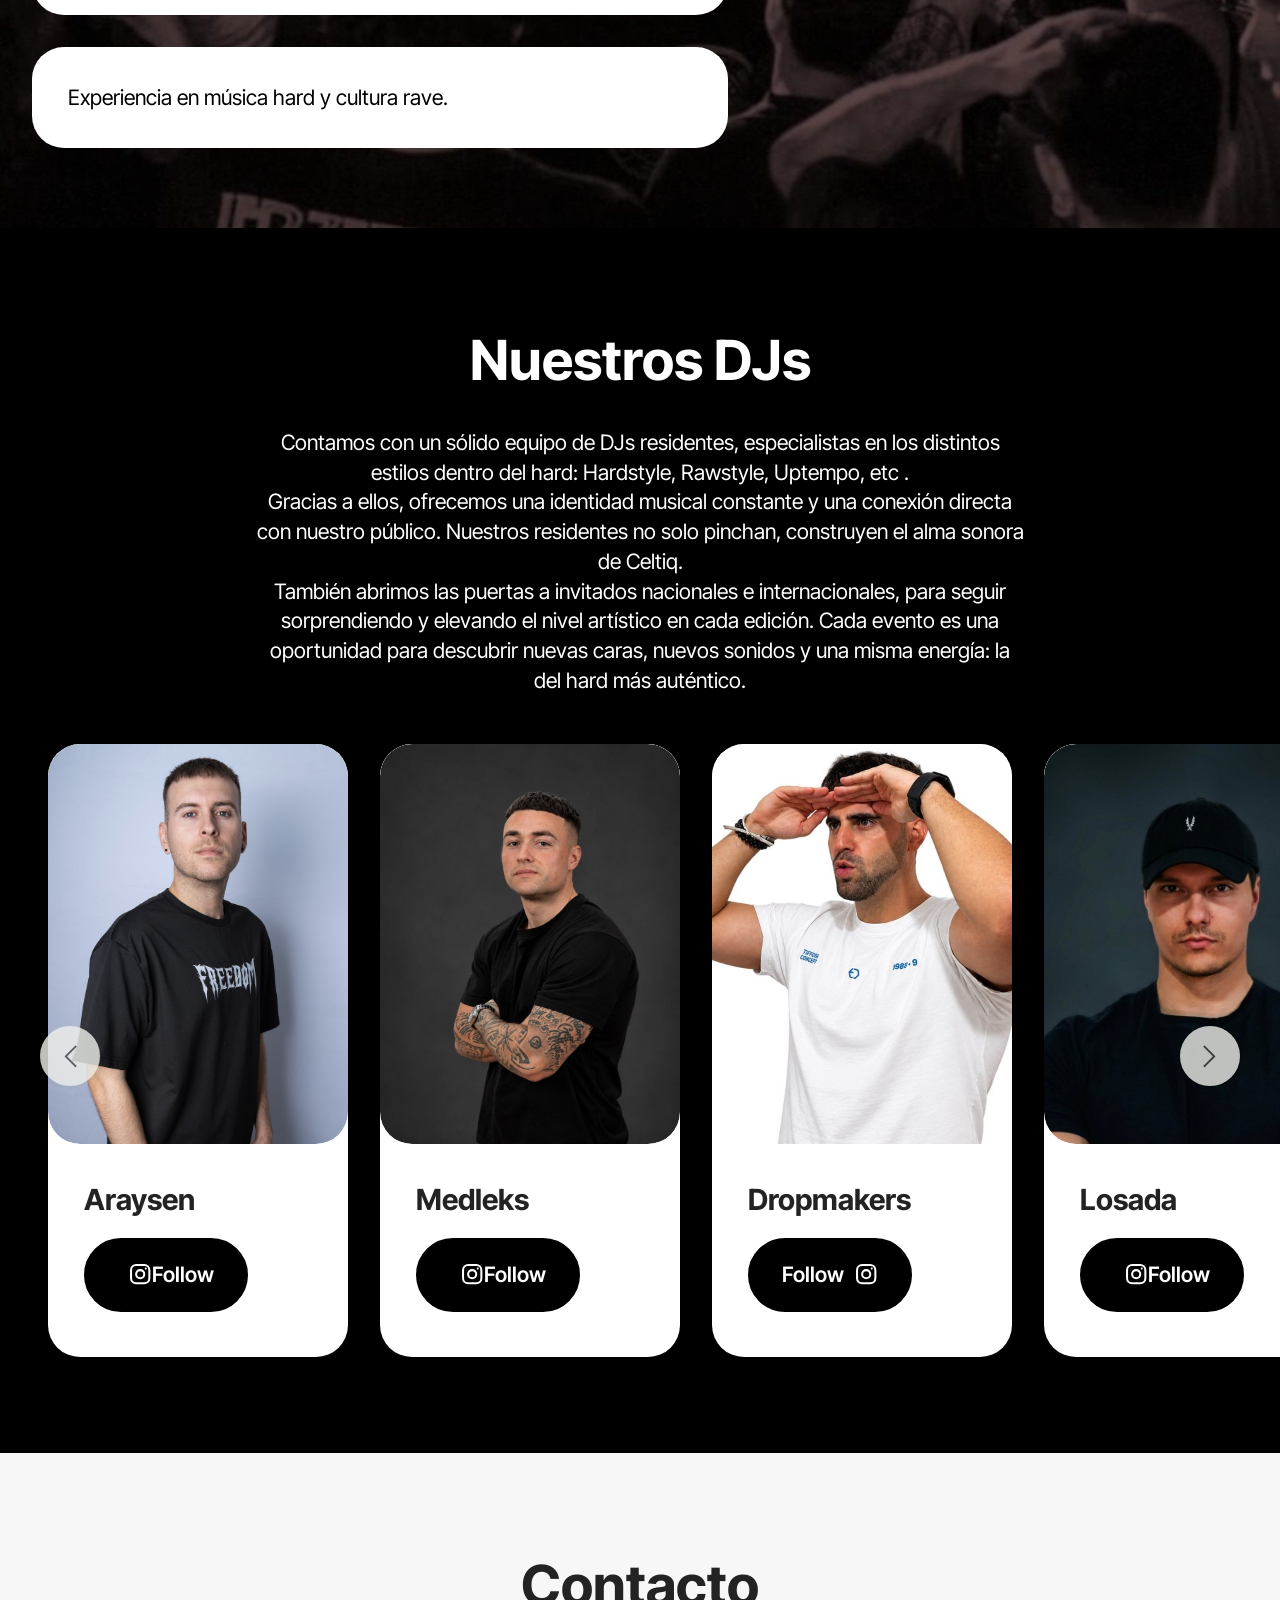
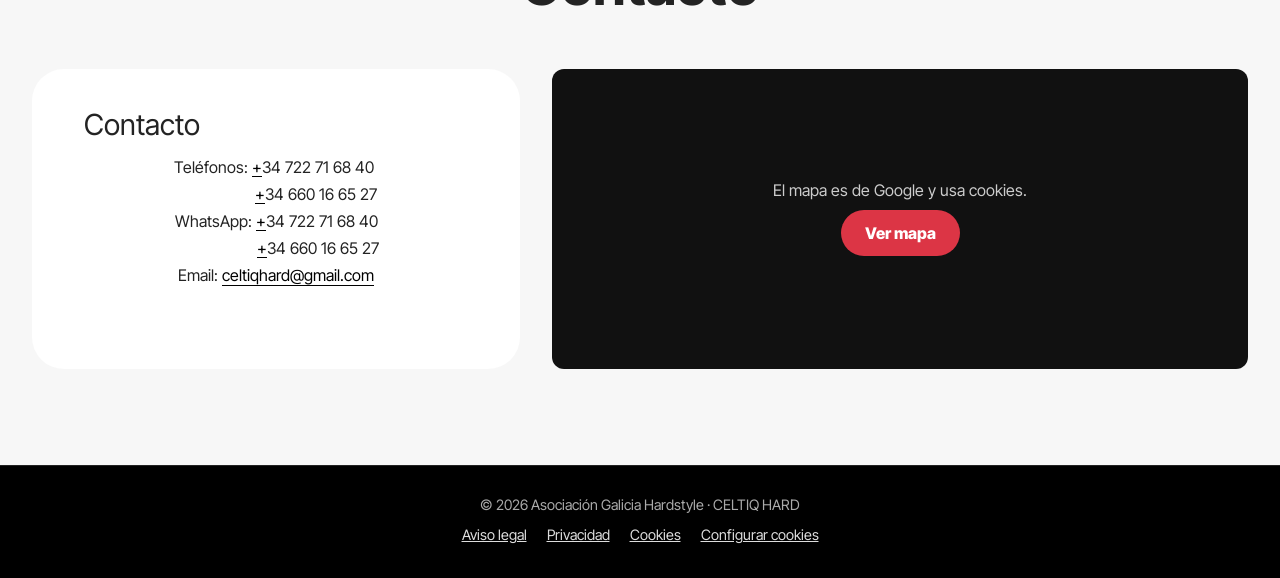
==== commit b021ef36: "Add files via upload" ====
--- a/index.html
+++ b/index.html
@@ -161,8 +161,9 @@
 /* ===== FIN SECCIÓN ENTRADAS ===== */
 
 /* ===== EVENTO SALA QUEEN (NUEVO) ===== */
-#entradas .evento-grid{display:grid;gap:2.5rem;align-items:center;max-width:1000px;margin:0 auto}
-@media (min-width:900px){#entradas .evento-grid{grid-template-columns:1fr minmax(0,400px)}}
+#entradas .evento-grid{display:flex;flex-direction:column;align-items:center;gap:3rem;max-width:640px;margin:0 auto;text-align:center}
+#entradas .evento-info{width:100%;display:flex;flex-direction:column;align-items:center}
+#entradas .evento-info > *{margin-left:auto;margin-right:auto}
 #entradas .evento-dia{color:#dc3545;font-weight:900;font-size:clamp(1.3rem,3.5vw,1.8rem);text-transform:uppercase;letter-spacing:.06em;margin:1rem 0 0}
 #entradas .evento-fecha{margin-top:.2rem;white-space:nowrap;font-size:clamp(2.4rem,10vw,3.8rem)}
 #entradas .evento-sala{margin:1.5rem auto 2rem}
@@ -177,6 +178,12 @@
 #entradas .evento-cartel:hover{transform:scale(1.02)}
 #entradas .evento-cartel img{display:block;width:100%;height:auto}
 #entradas .evento-mapa:focus-visible,#entradas .evento-cartel:focus-visible{outline:3px solid #fff;outline-offset:4px}
+#entradas .evento-tag{padding-left:.3em}
+#entradas .evento-dia{padding-left:.06em}
+#entradas .evento-estilos{padding-left:.04em}
+#entradas .btn-entradas{text-indent:.05em}
+#entradas .cuenta-titulo{padding-left:.25em}
+#entradas .evento-cartel{width:100%}
 /* ===== FIN EVENTO SALA QUEEN ===== */
 
 /* ===== CARRUSEL DJs (NUEVO) ===== */
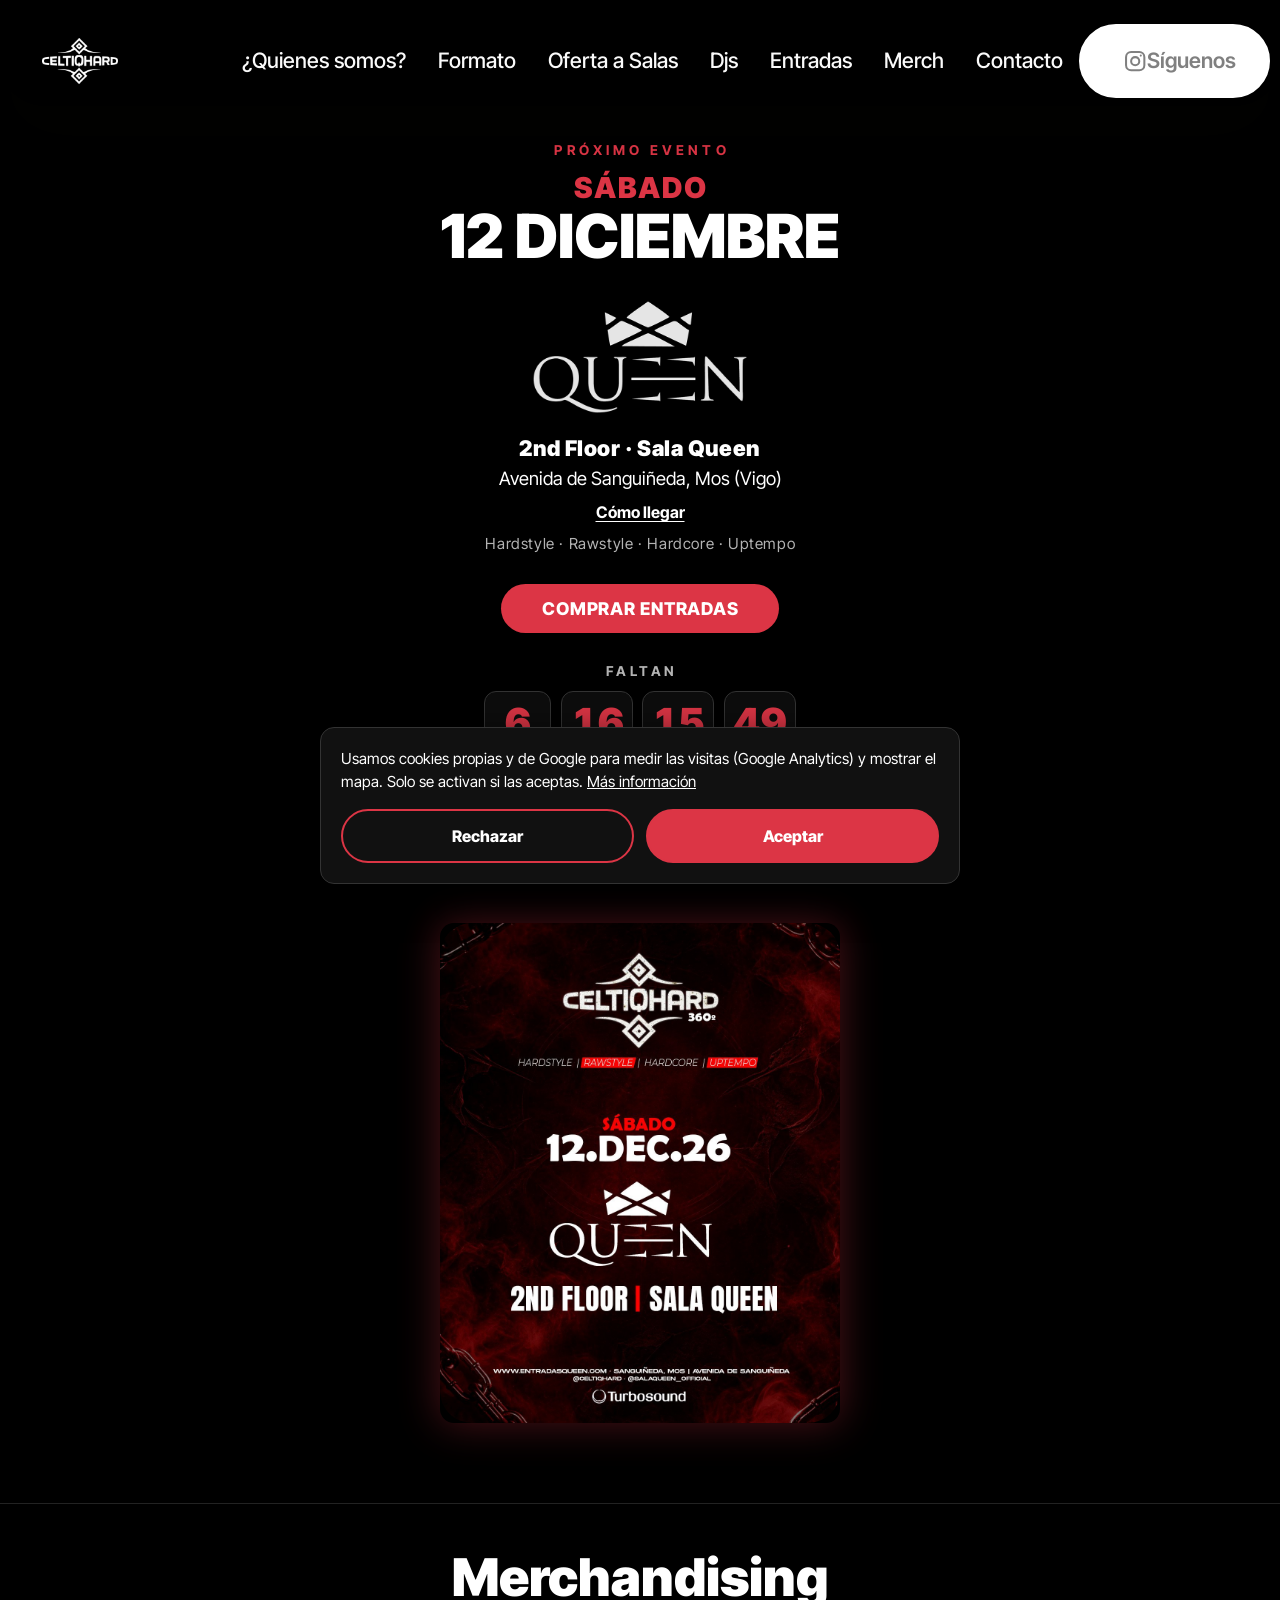
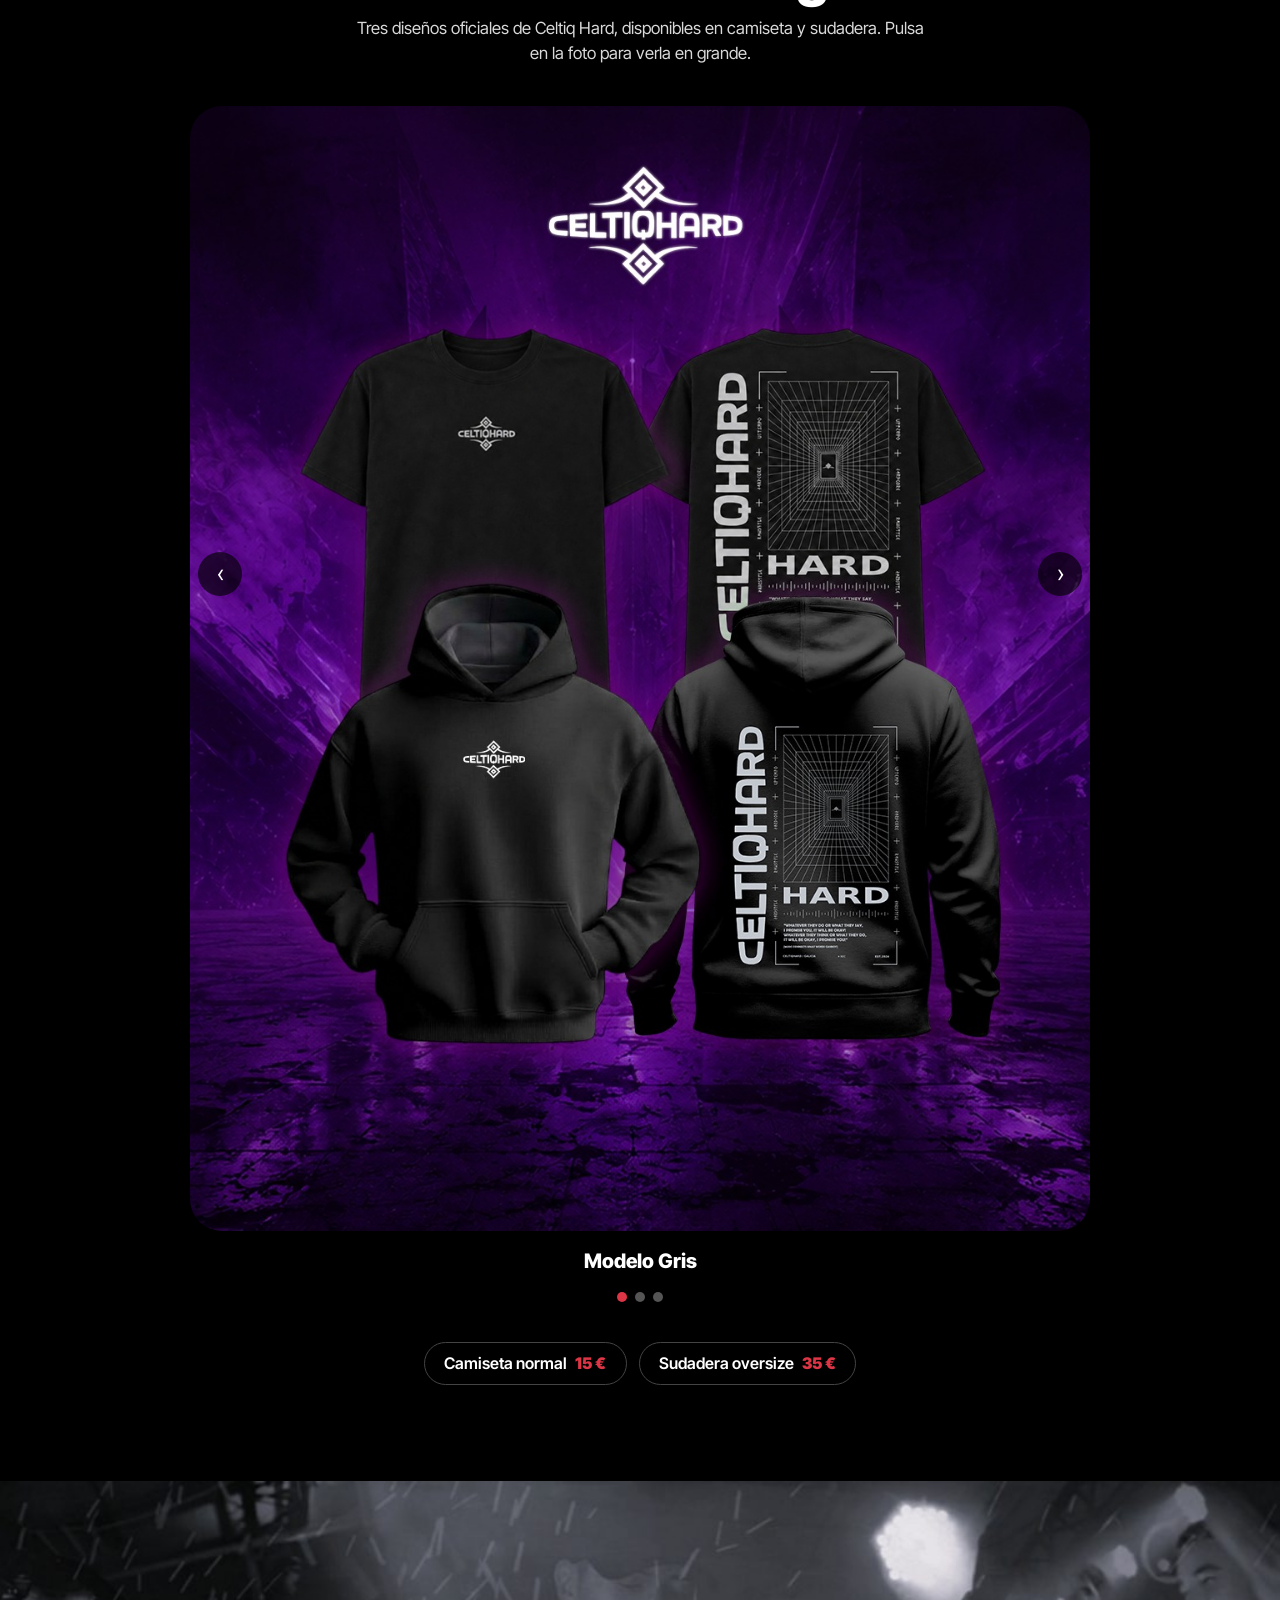
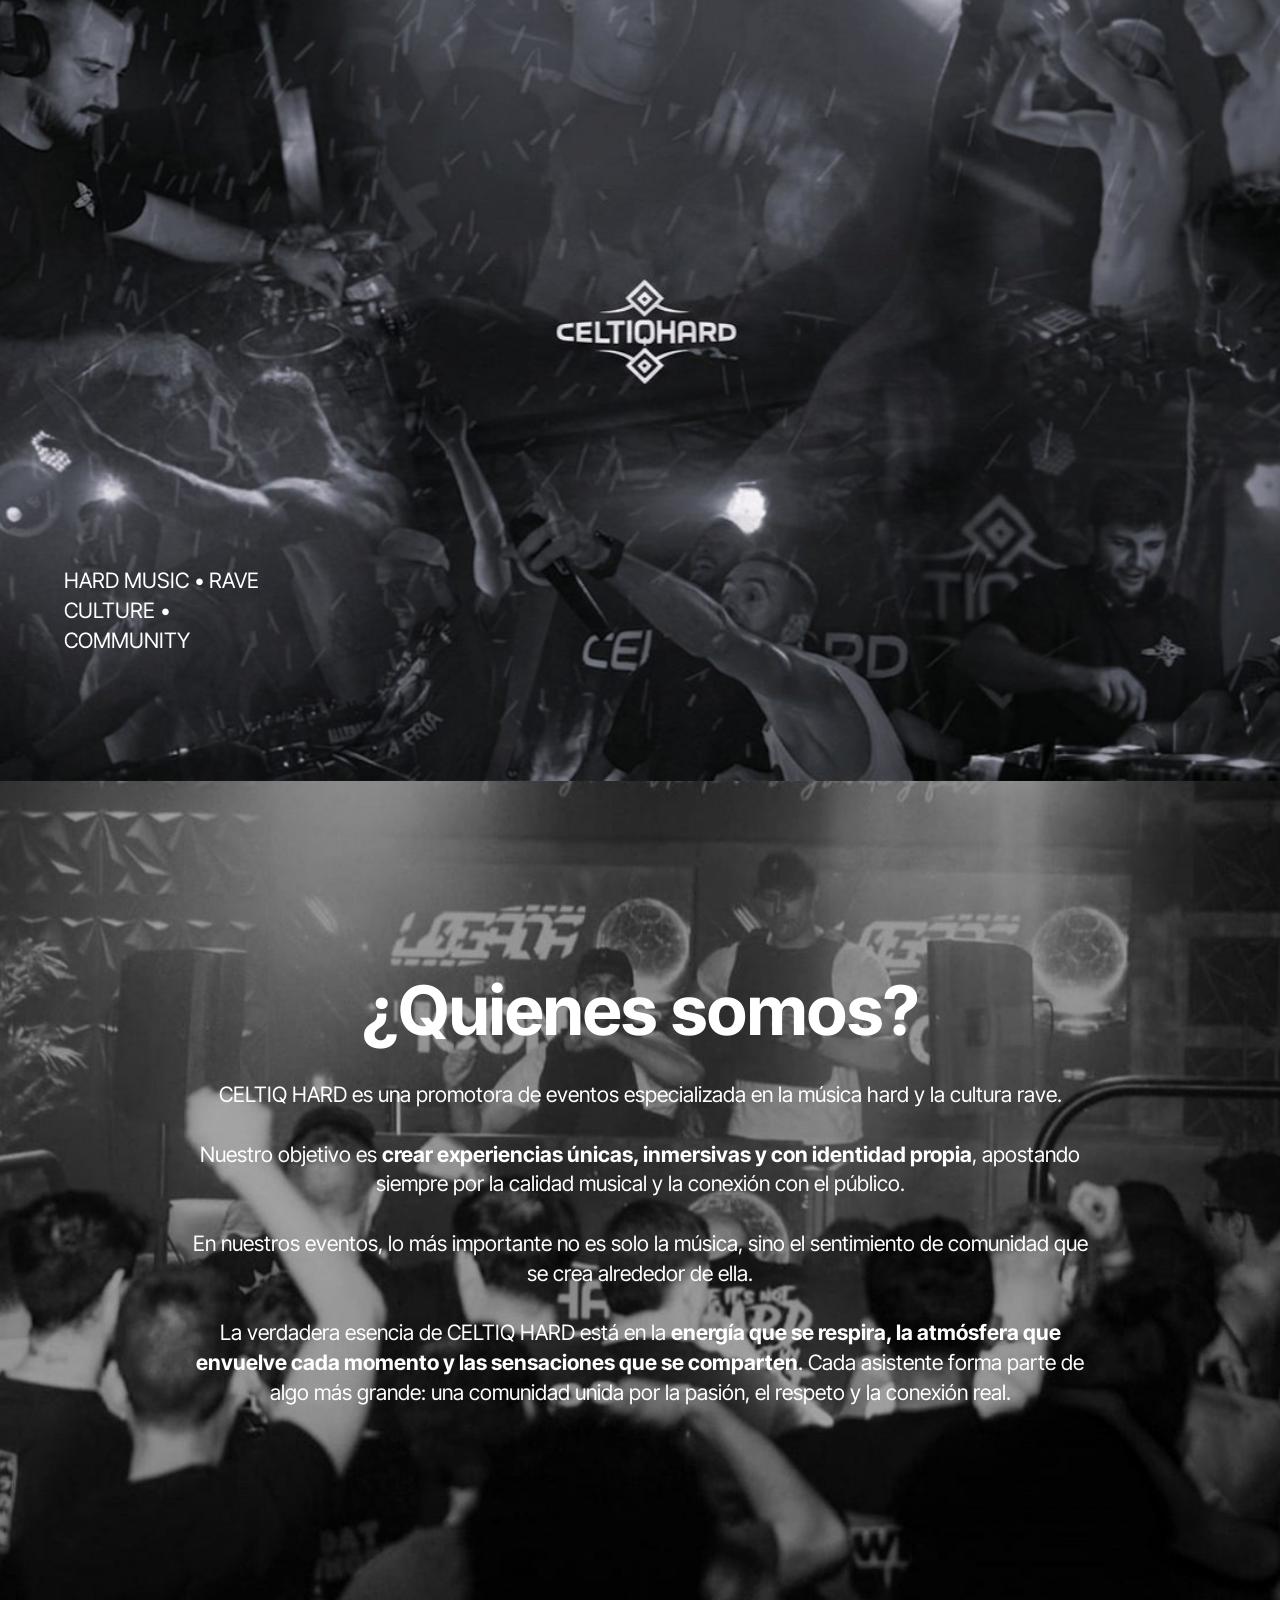
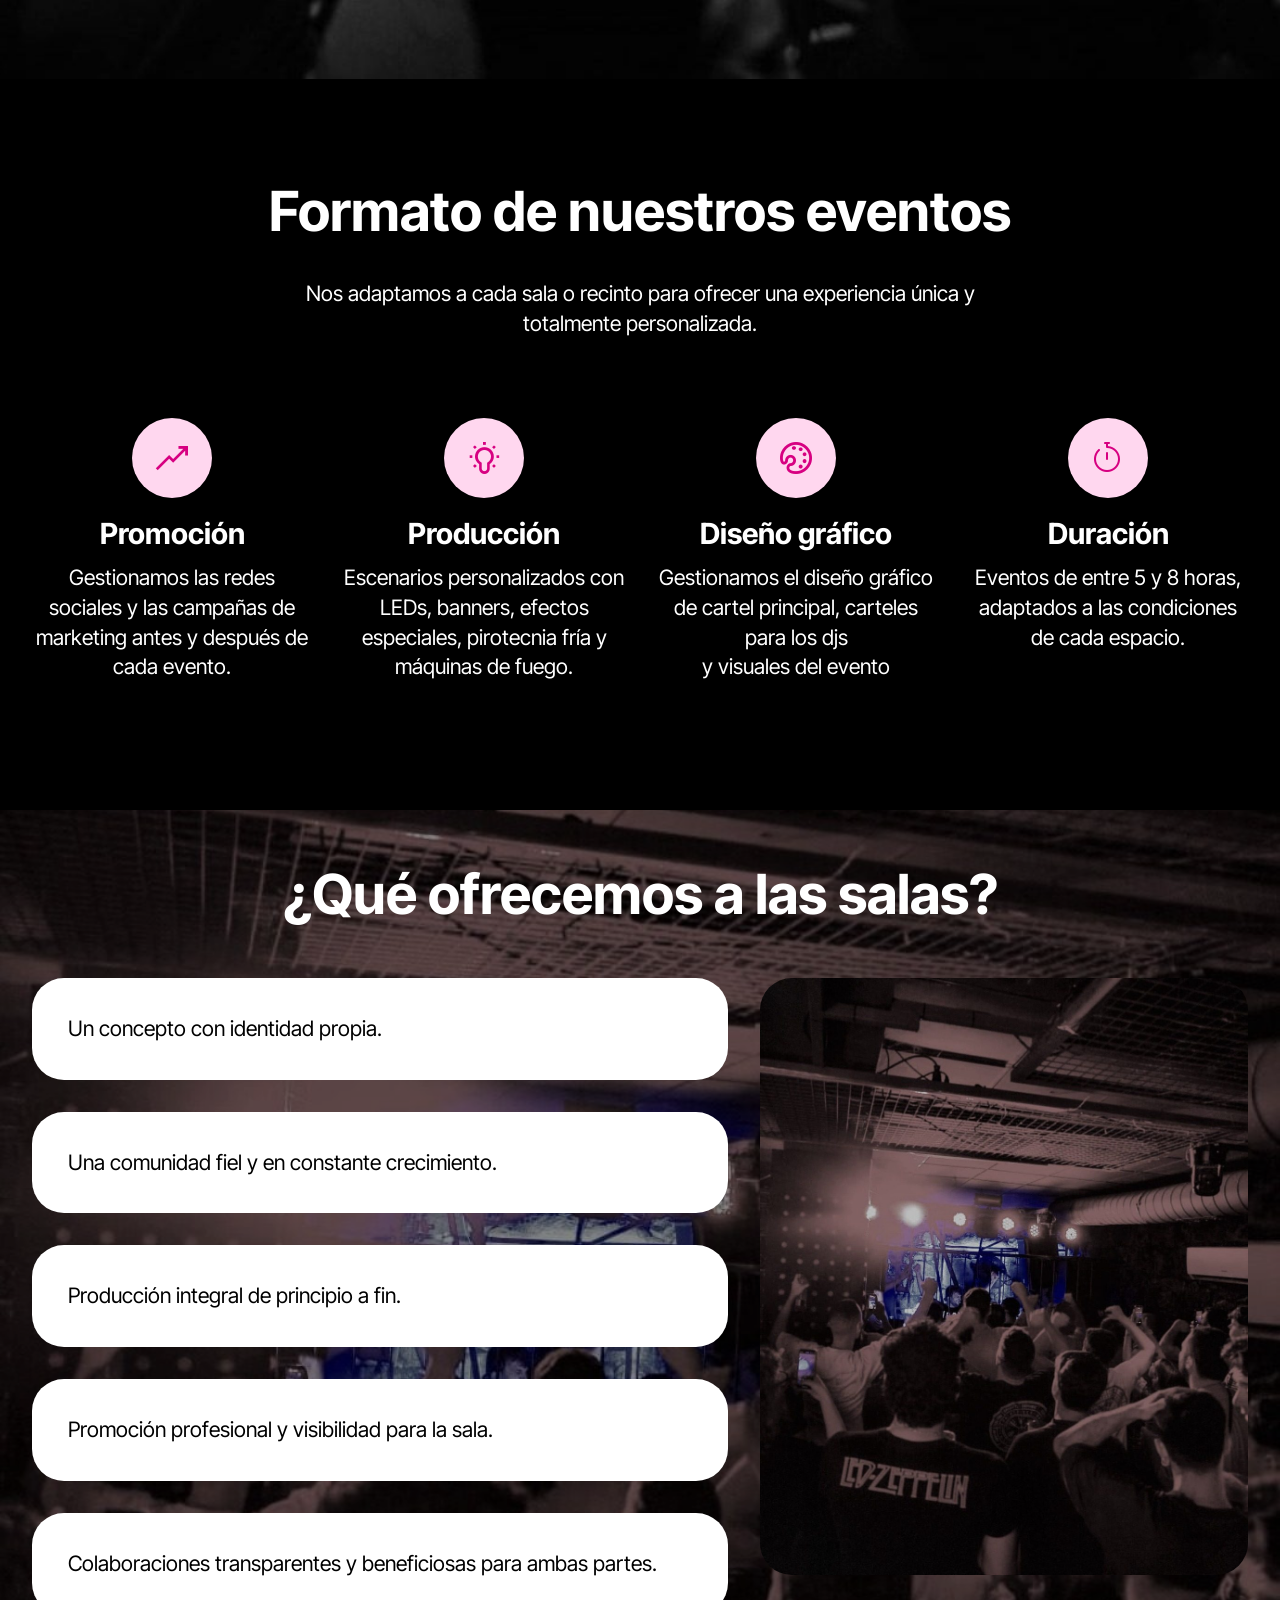
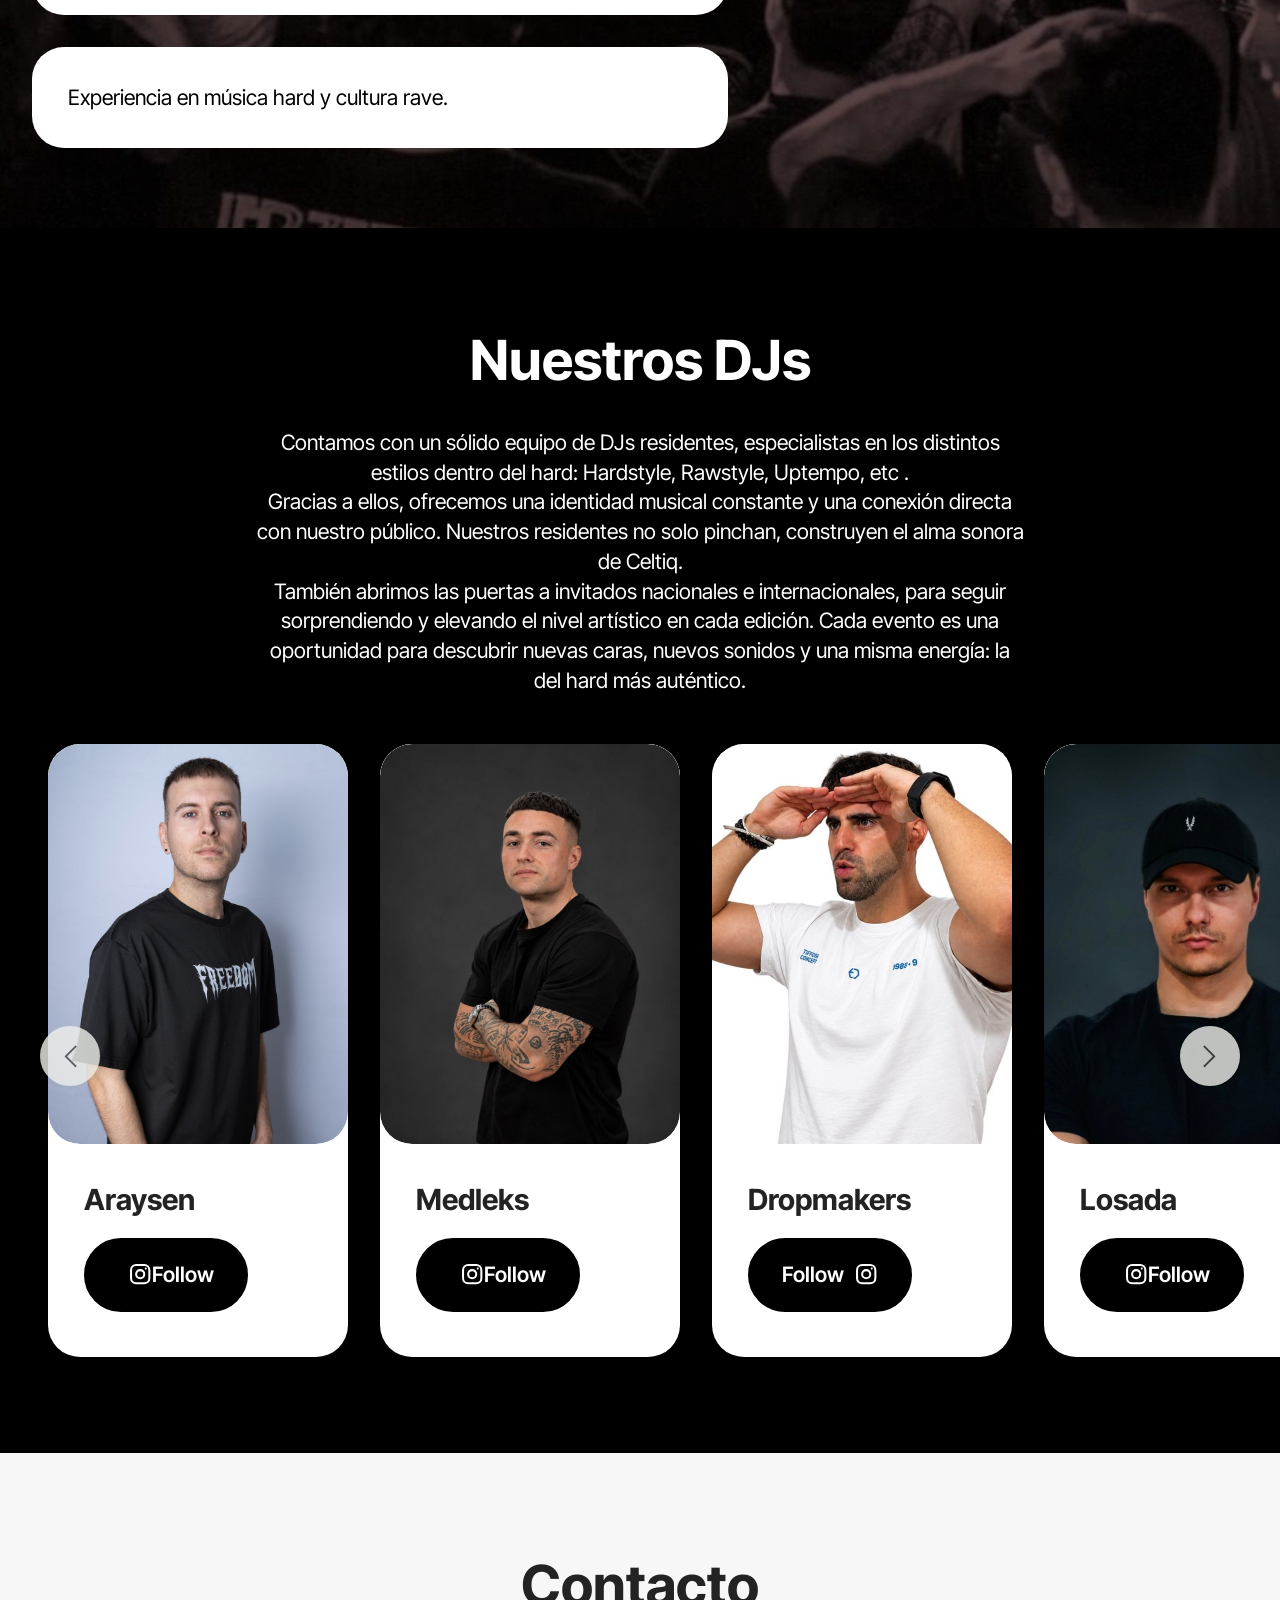
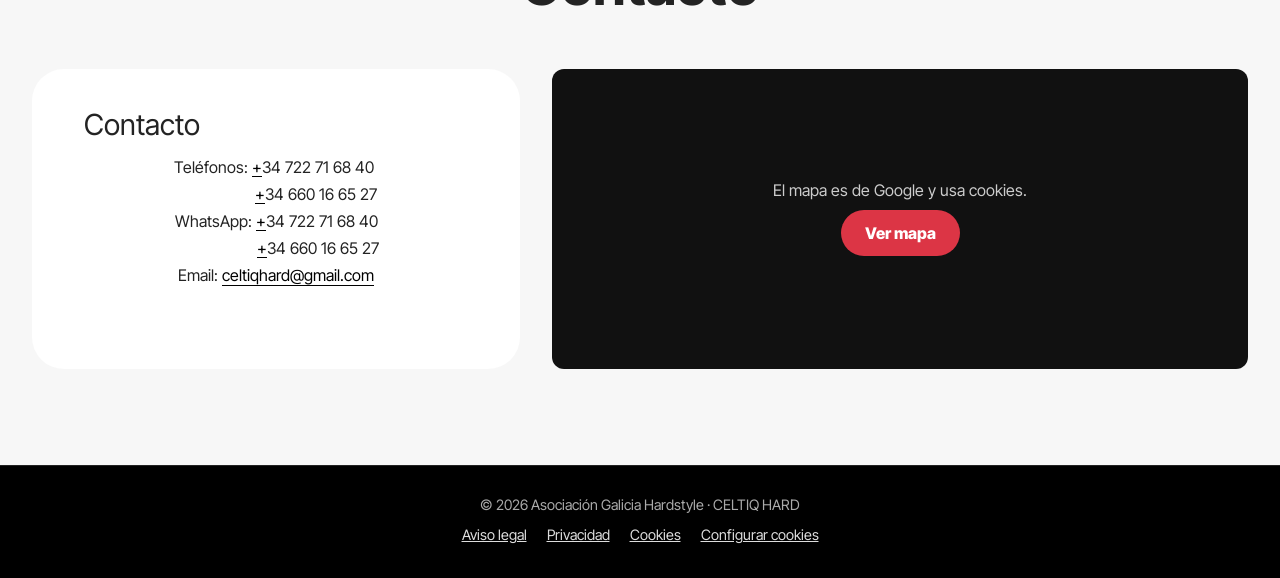
==== commit 5e16a3fe: "Add files via upload" ====
--- a/index.html
+++ b/index.html
@@ -357,7 +357,7 @@
     <p class="evento-dia">Sábado</p>
     <h2 class="evento-fecha">12 DICIEMBRE</h2>
     <div class="evento-sala">
-      <img class="logo-sala" src="img/queen-logo.png" alt="Sala Queen" width="600" height="322">
+      <img class="logo-sala" src="img/queen-logo.png?v=2" alt="Sala Queen" width="600" height="322">
       <p class="evento-lugar"><strong>2nd Floor · Sala Queen</strong><br>Avenida de Sanguiñeda, Mos (Vigo)</p>
       <a class="evento-mapa" href="https://www.google.com/maps/search/?api=1&amp;query=Sala%20Queen%2C%20Avenida%20de%20Sangui%C3%B1eda%2C%20Mos%2C%20Pontevedra" target="_blank" rel="noopener">Cómo llegar</a>
       <p class="evento-estilos">Hardstyle · Rawstyle · Hardcore · Uptempo</p>
